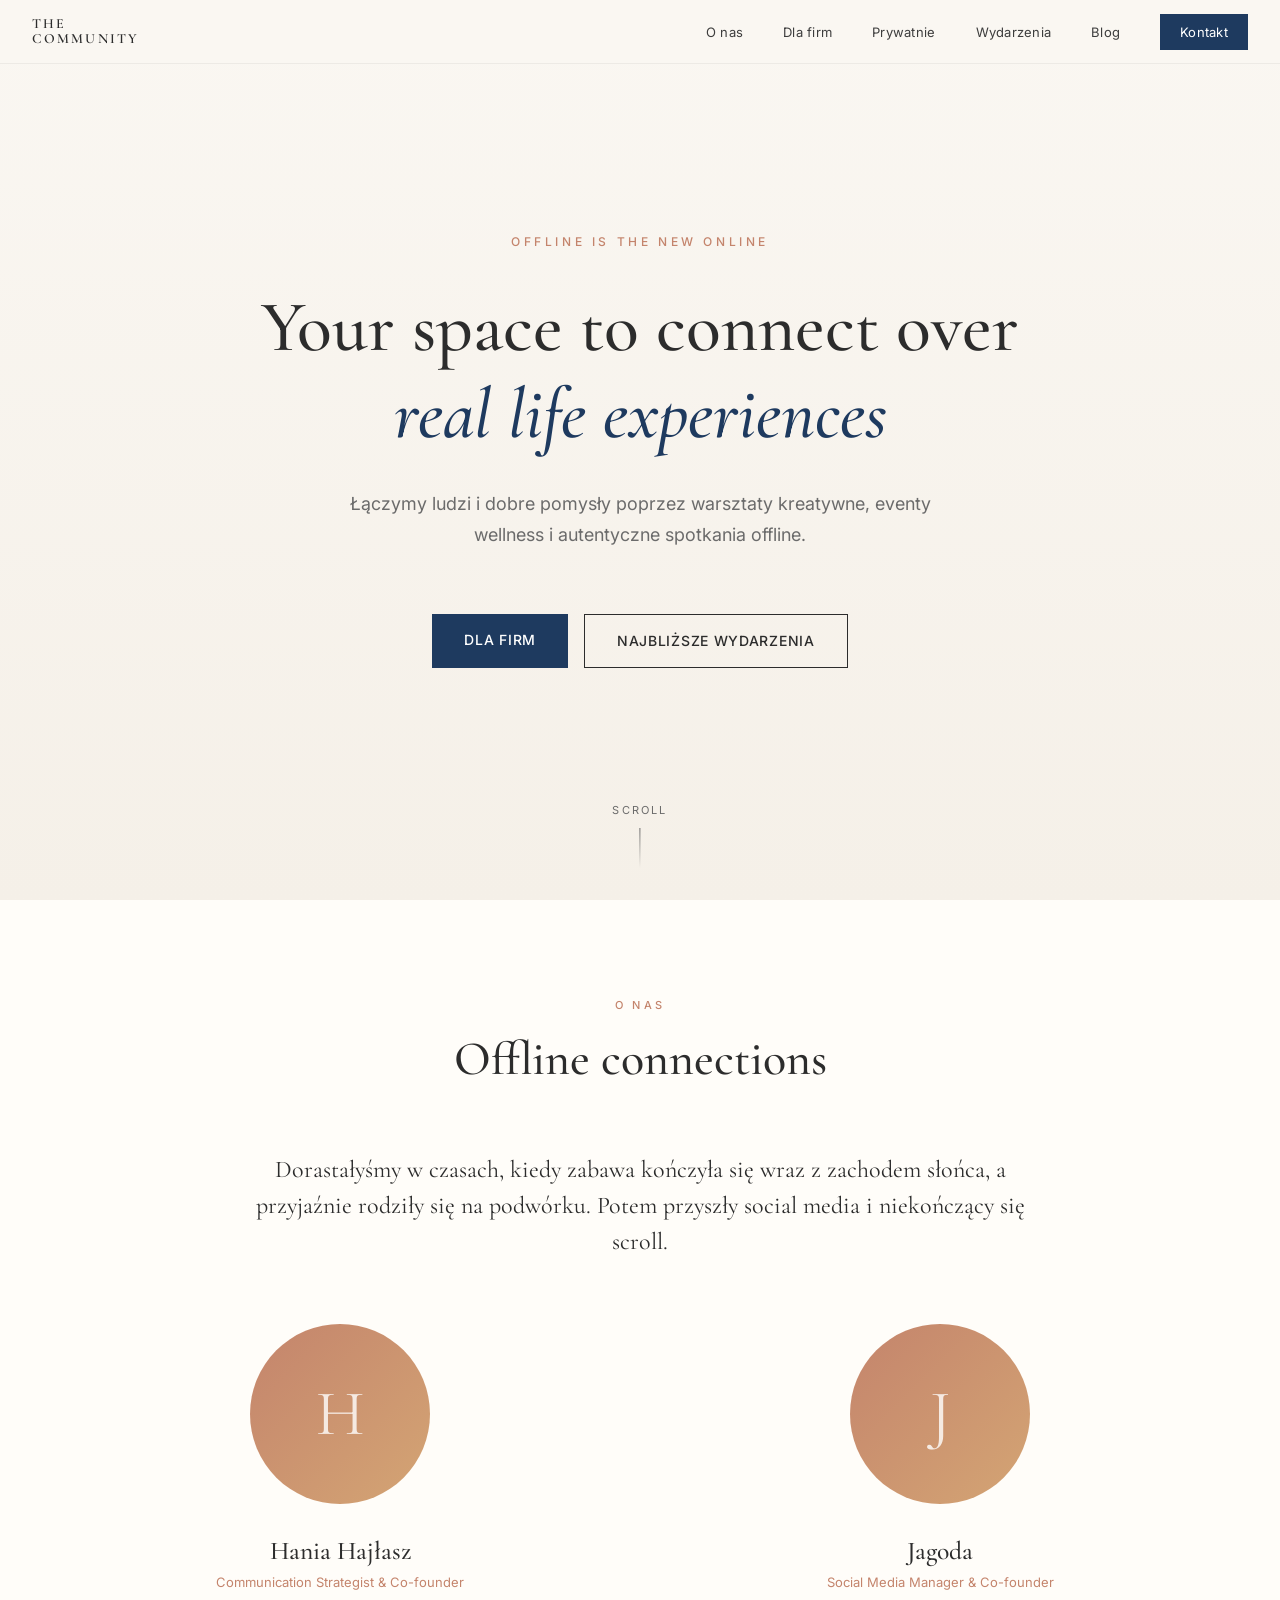
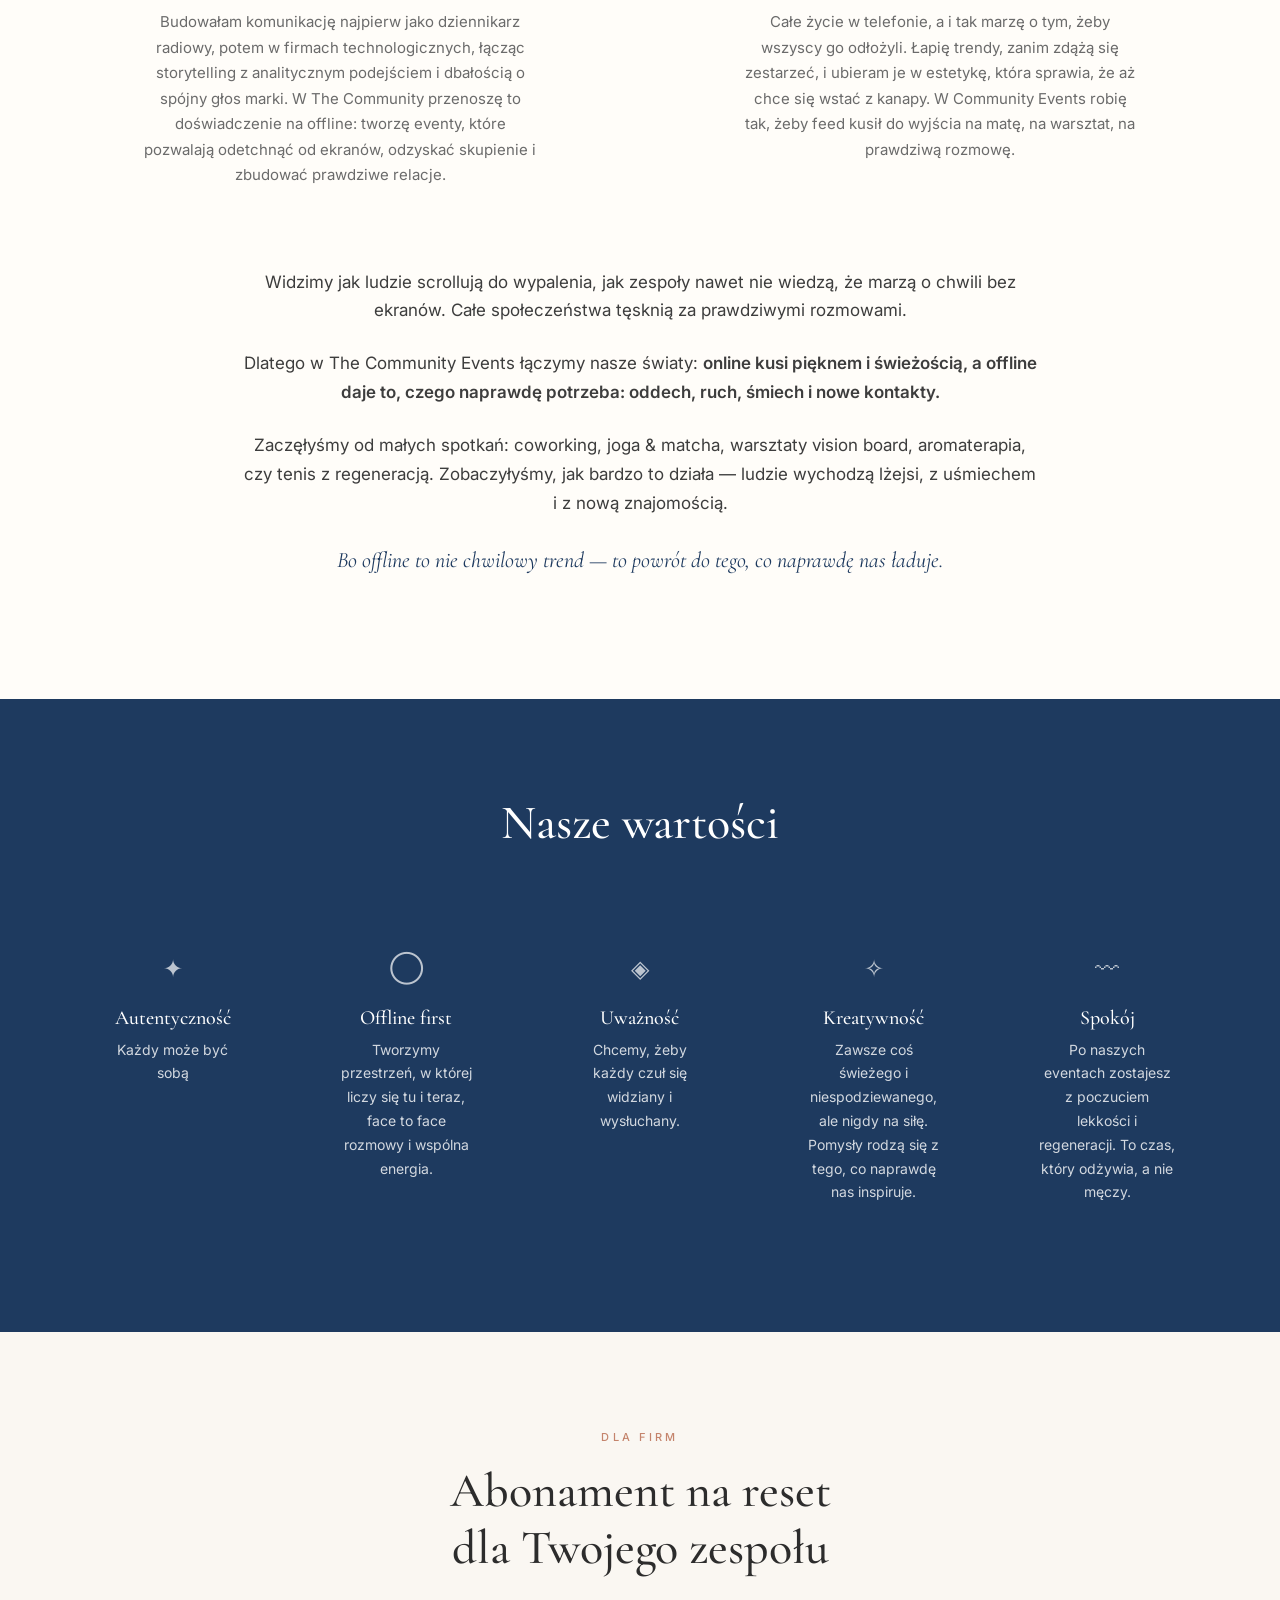
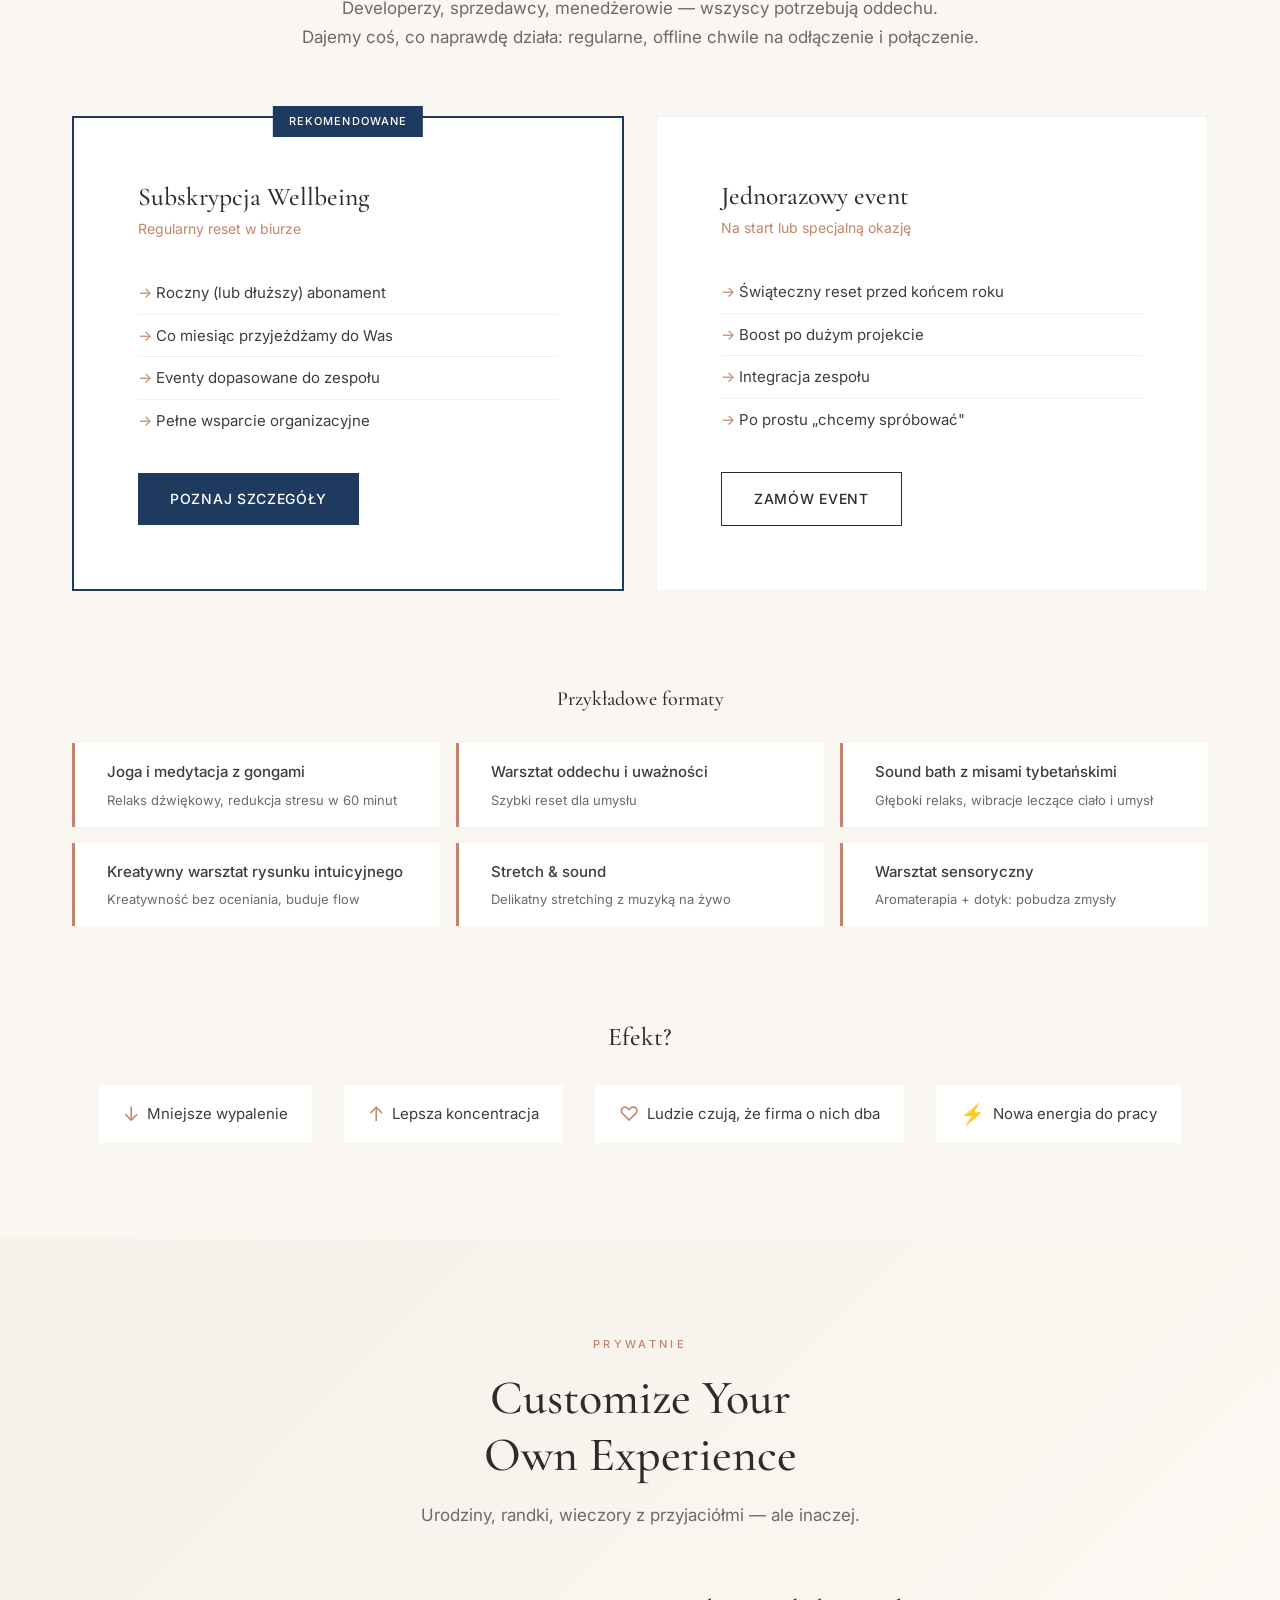
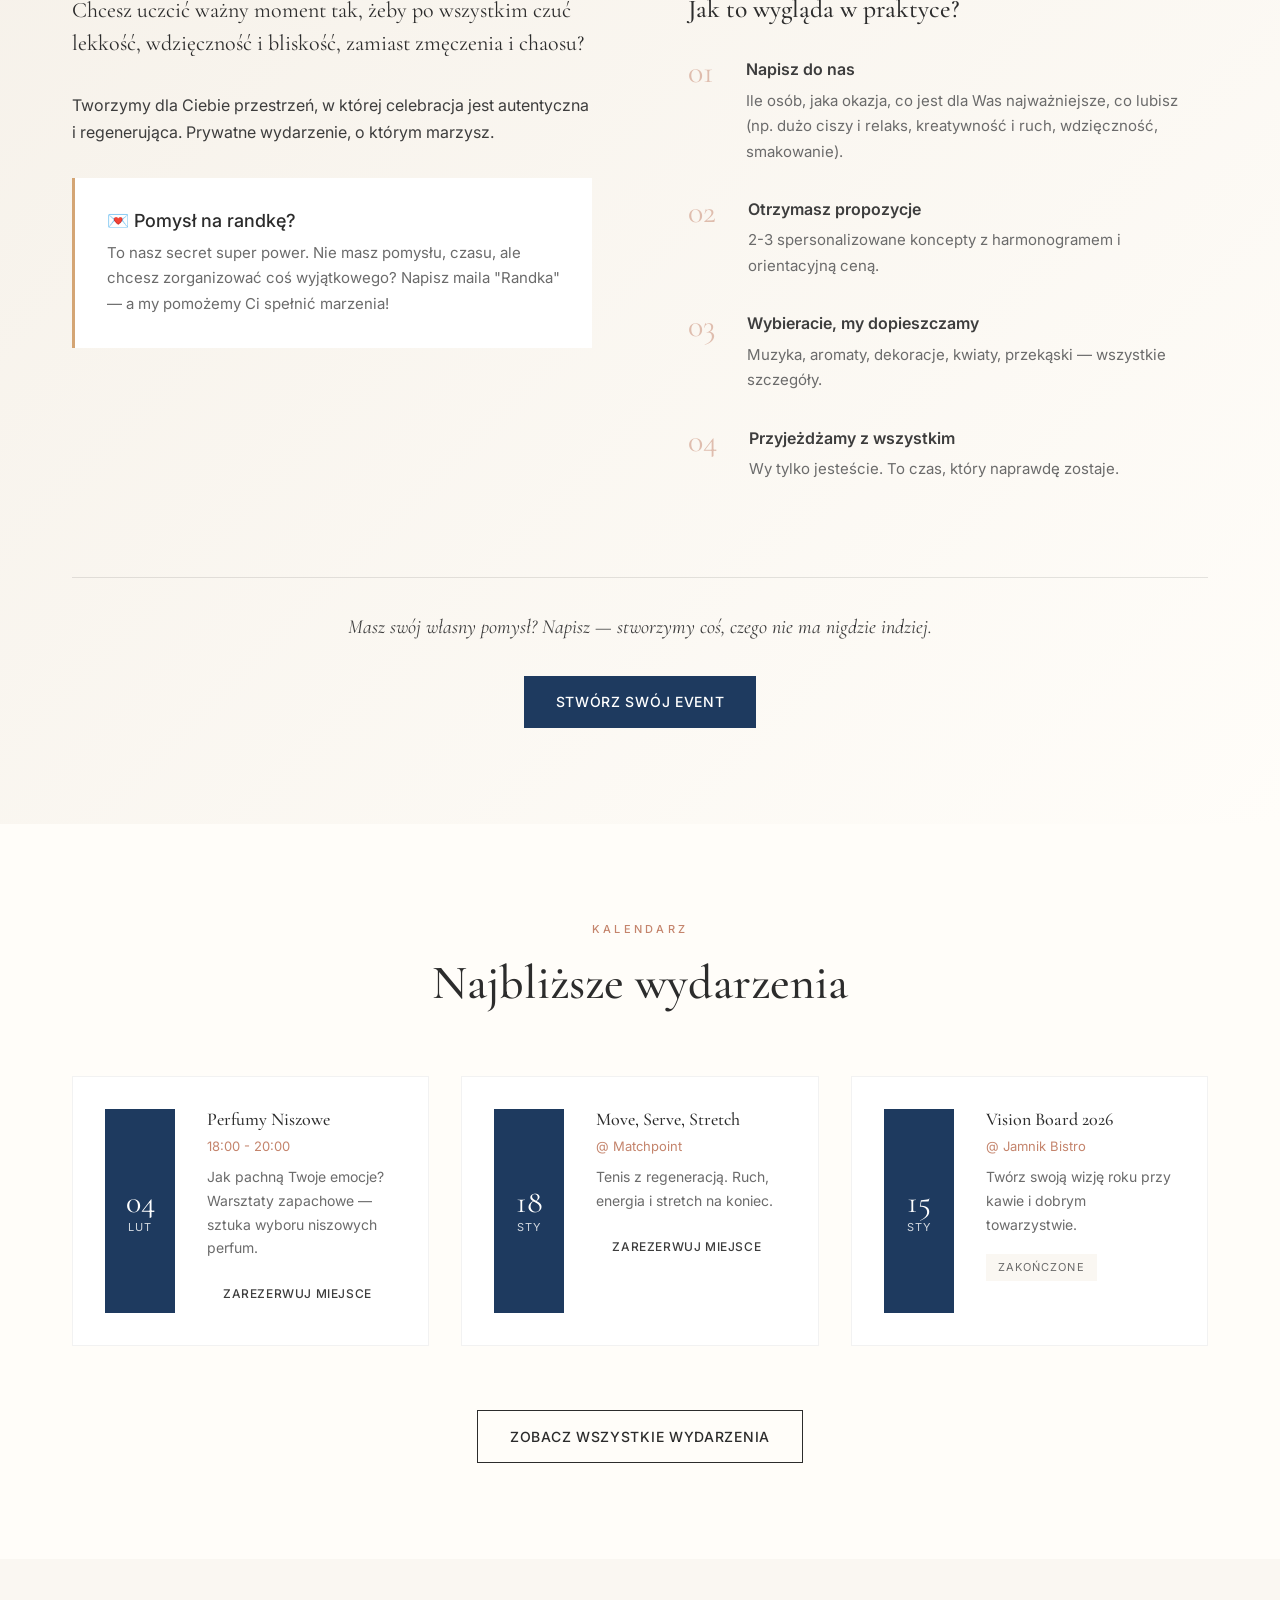
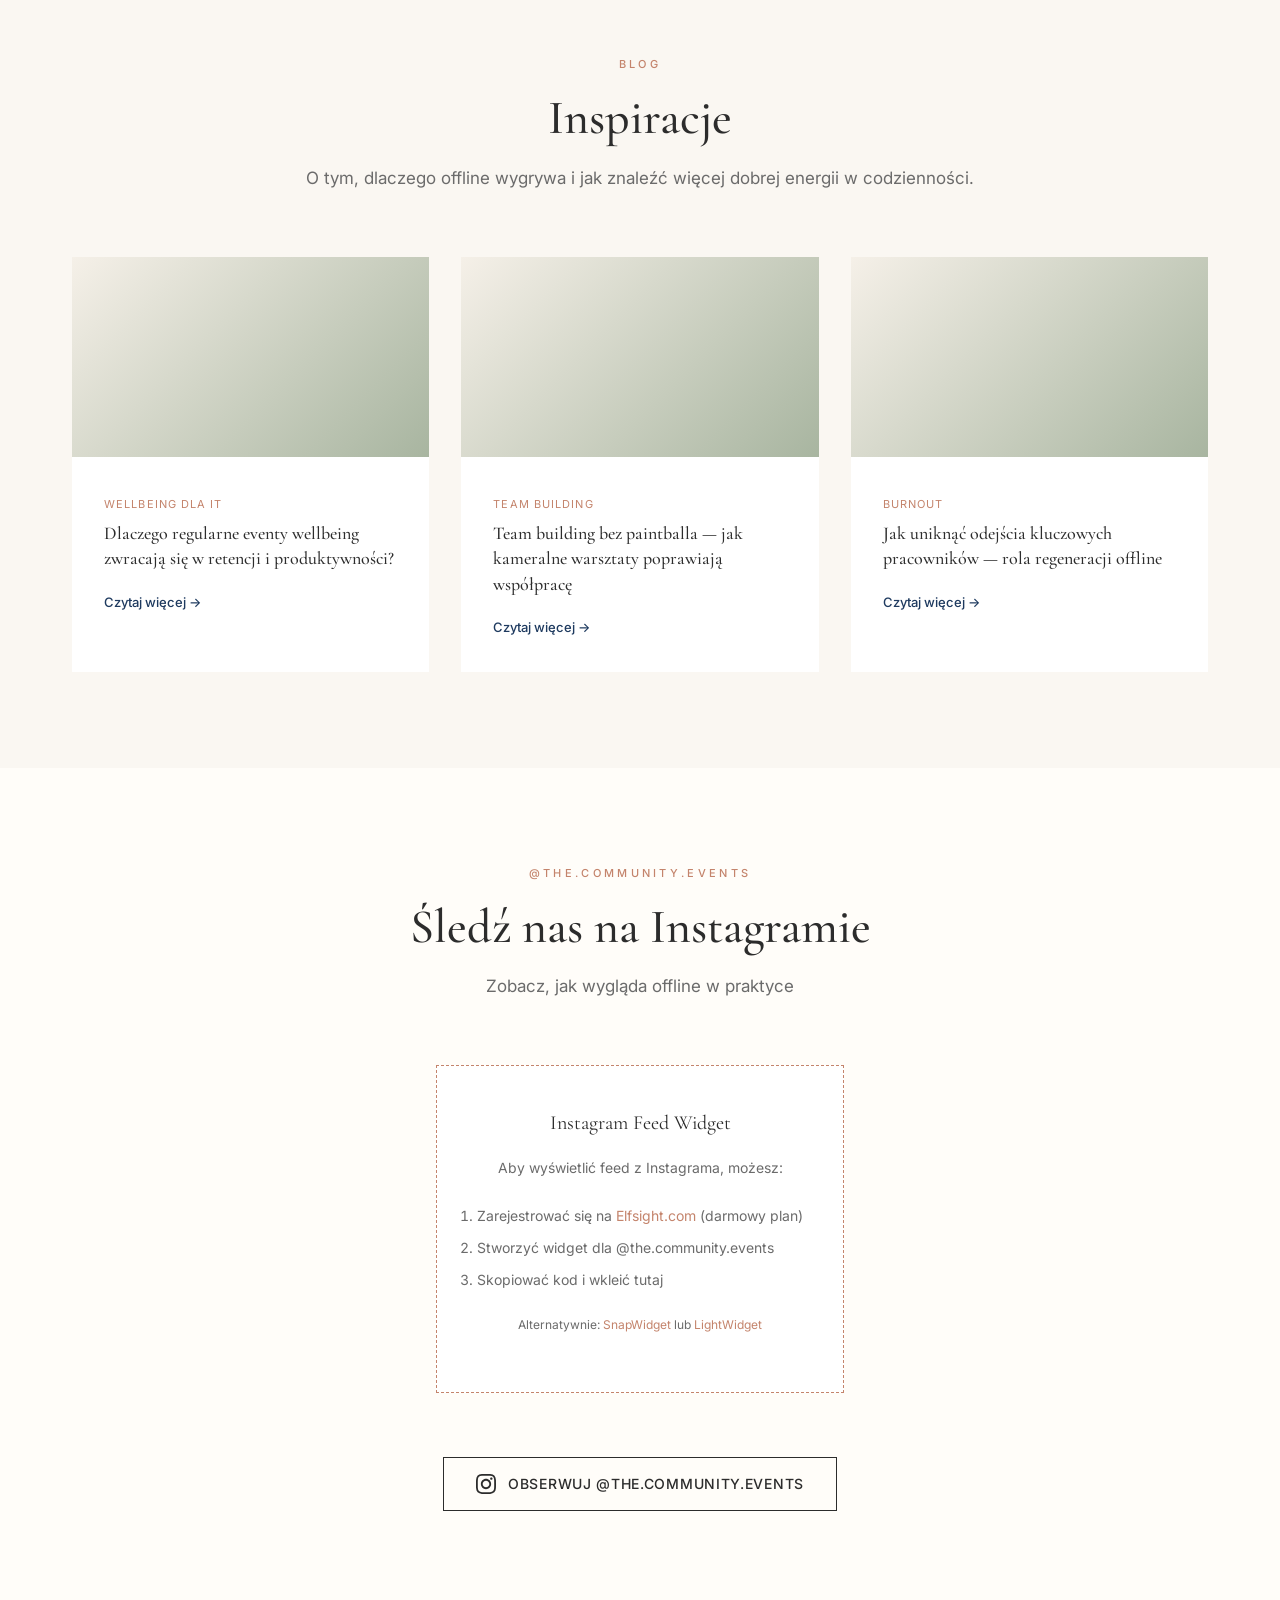
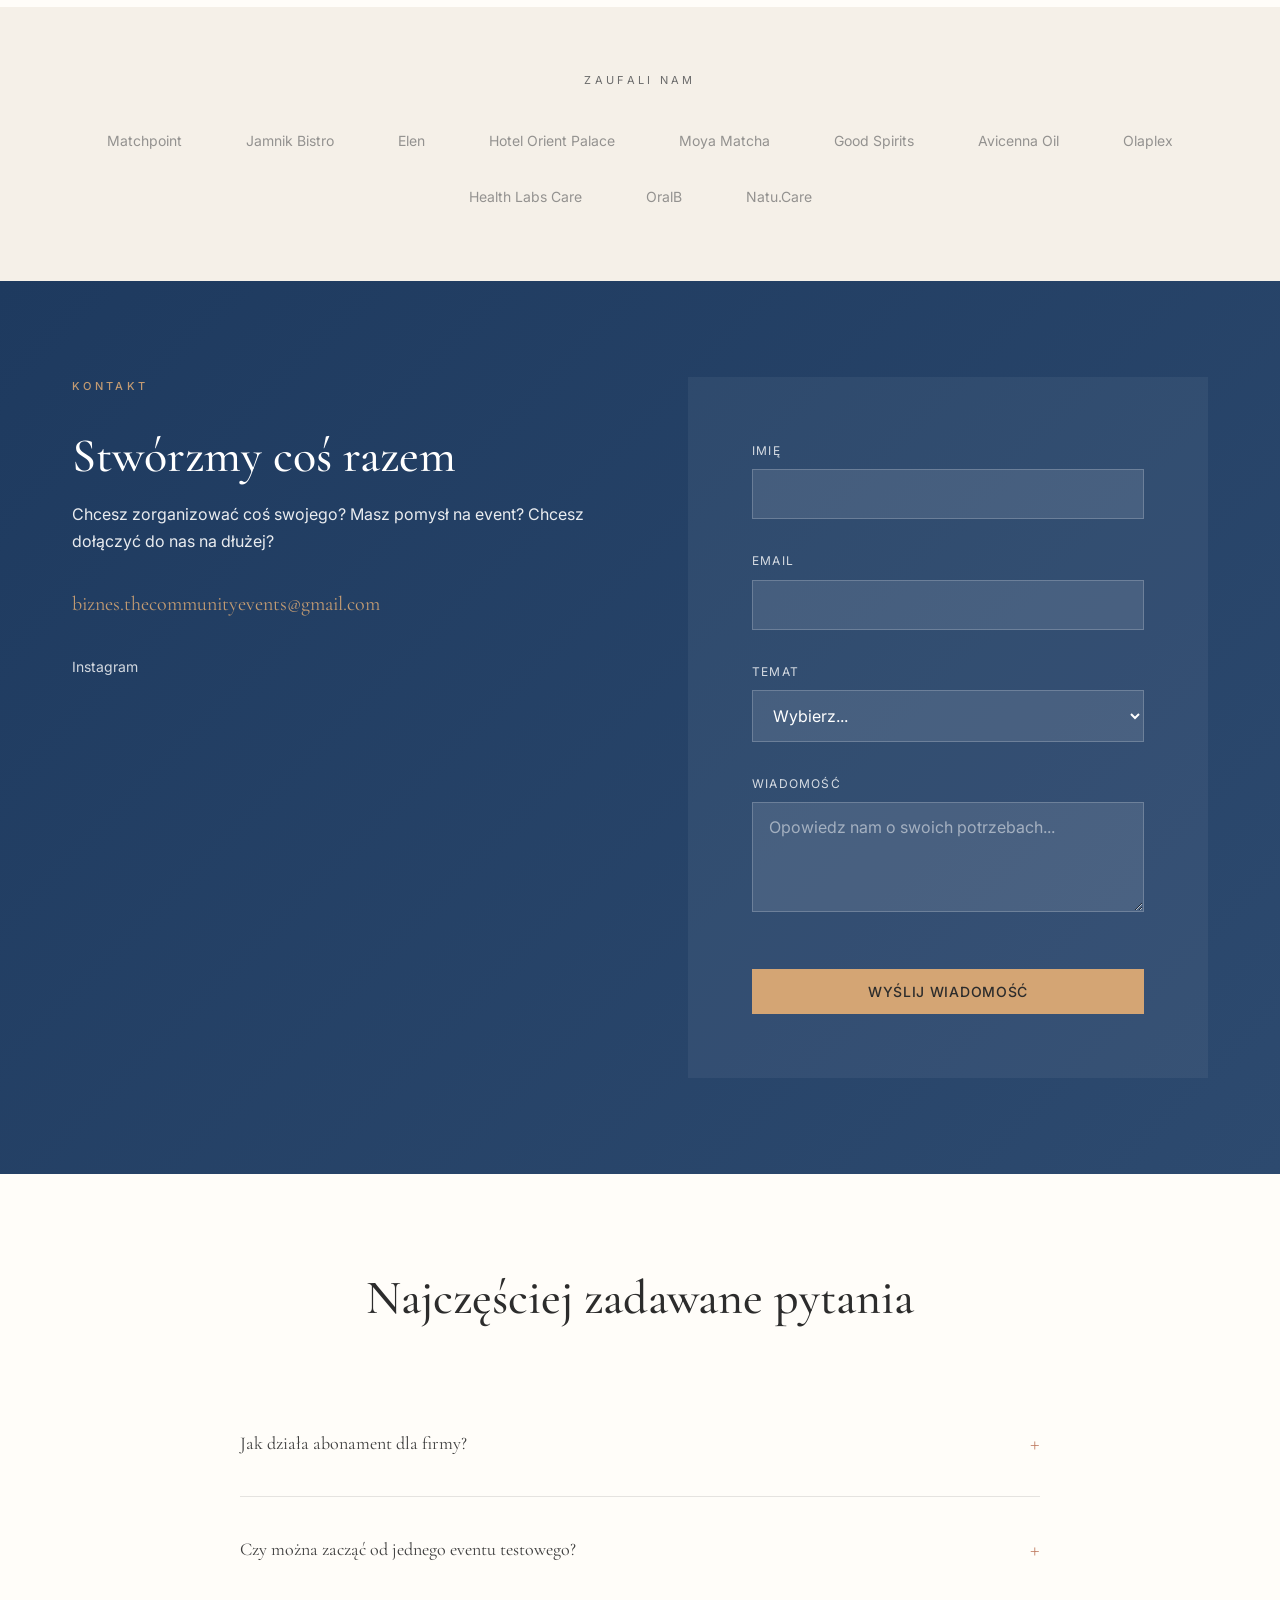
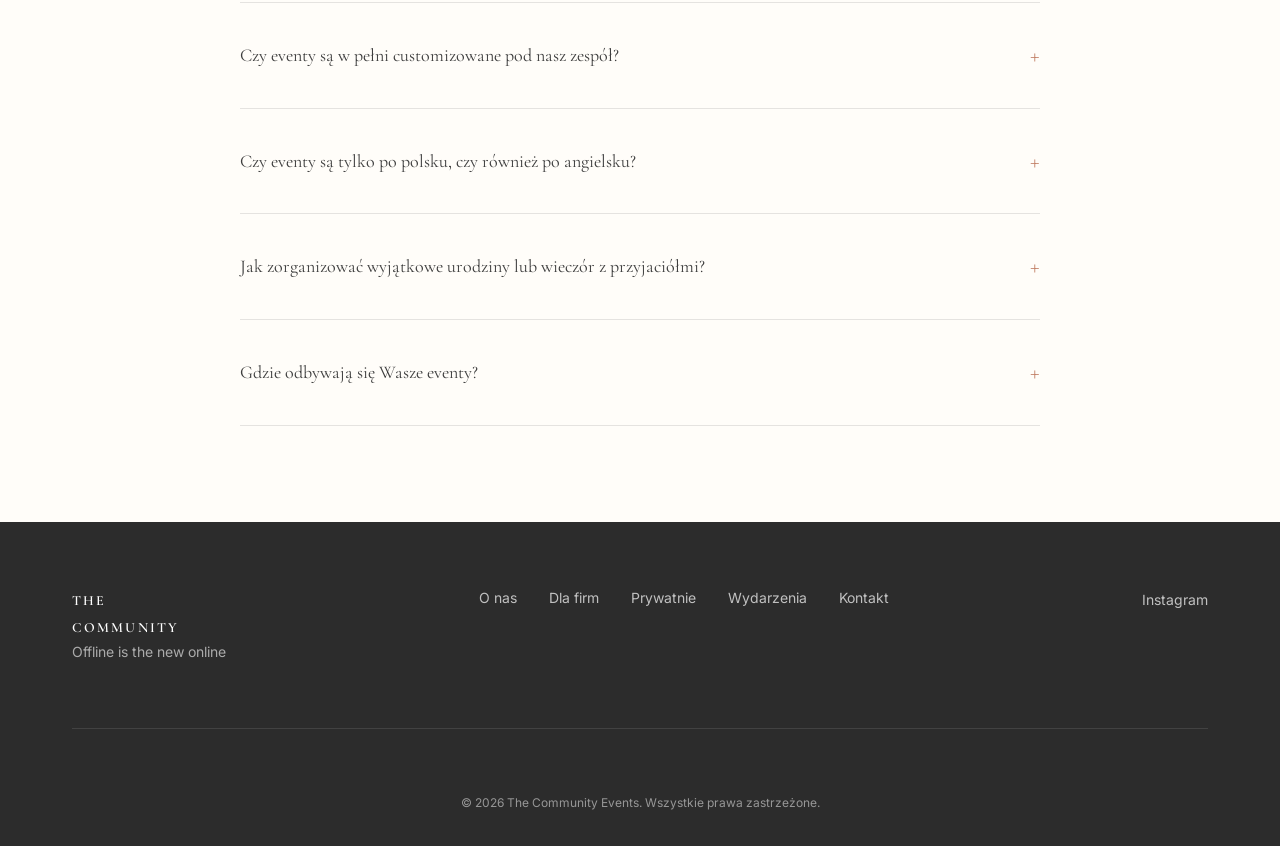
==== index.html @ f22ed038 "Initial commit: The Community landing page - Hero section with tagline "Offline is the new online" -" ====
<!DOCTYPE html>
<html lang="pl">
<head>
    <meta charset="UTF-8">
    <meta name="viewport" content="width=device-width, initial-scale=1.0">
    <title>The Community Events | Offline is the new online</title>
    <meta name="description" content="Your space to connect over real life experiences. Warsztaty kreatywne, eventy wellness i team building offline dla firm i osób prywatnych.">
    <link rel="preconnect" href="https://fonts.googleapis.com">
    <link rel="preconnect" href="https://fonts.gstatic.com" crossorigin>
    <link href="https://fonts.googleapis.com/css2?family=Cormorant+Garamond:ital,wght@0,400;0,500;0,600;1,400&family=Inter:wght@300;400;500;600&display=swap" rel="stylesheet">
    <link rel="stylesheet" href="styles.css">
</head>
<body>
    <!-- Navigation -->
    <nav class="navbar">
        <div class="nav-container">
            <a href="#" class="logo">
                <span class="logo-text">THE<br>COMMUNITY</span>
            </a>
            <button class="nav-toggle" aria-label="Toggle menu">
                <span></span>
                <span></span>
                <span></span>
            </button>
            <ul class="nav-menu">
                <li><a href="#about">O nas</a></li>
                <li><a href="#business">Dla firm</a></li>
                <li><a href="#private">Prywatnie</a></li>
                <li><a href="#events">Wydarzenia</a></li>
                <li><a href="#blog">Blog</a></li>
                <li><a href="#contact" class="nav-cta">Kontakt</a></li>
            </ul>
        </div>
    </nav>

    <!-- Hero Section -->
    <header class="hero">
        <div class="hero-content">
            <p class="hero-tagline">Offline is the new online</p>
            <h1 class="hero-title">Your space to connect over<br><em>real life experiences</em></h1>
            <p class="hero-subtitle">Łączymy ludzi i dobre pomysły poprzez warsztaty kreatywne, eventy wellness i autentyczne spotkania offline.</p>
            <div class="hero-buttons">
                <a href="#business" class="btn btn-primary">Dla firm</a>
                <a href="#events" class="btn btn-secondary">Najbliższe wydarzenia</a>
            </div>
        </div>
        <div class="hero-scroll">
            <span>Scroll</span>
            <div class="scroll-line"></div>
        </div>
    </header>

    <!-- About Section -->
    <section id="about" class="about">
        <div class="container">
            <div class="section-header">
                <p class="section-tag">O nas</p>
                <h2 class="section-title">Offline connections</h2>
            </div>

            <div class="about-intro">
                <p class="lead-text">Dorastałyśmy w czasach, kiedy zabawa kończyła się wraz z zachodem słońca, a przyjaźnie rodziły się na podwórku. Potem przyszły social media i niekończący się scroll.</p>
            </div>

            <div class="founders">
                <div class="founder-card">
                    <div class="founder-image">
                        <div class="image-placeholder">H</div>
                    </div>
                    <div class="founder-info">
                        <h3>Hania Hajłasz</h3>
                        <p class="founder-role">Communication Strategist & Co-founder</p>
                        <p class="founder-bio">Budowałam komunikację najpierw jako dziennikarz radiowy, potem w firmach technologicznych, łącząc storytelling z analitycznym podejściem i dbałością o spójny głos marki. W The Community przenoszę to doświadczenie na offline: tworzę eventy, które pozwalają odetchnąć od ekranów, odzyskać skupienie i zbudować prawdziwe relacje.</p>
                    </div>
                </div>
                <div class="founder-card">
                    <div class="founder-image">
                        <div class="image-placeholder">J</div>
                    </div>
                    <div class="founder-info">
                        <h3>Jagoda</h3>
                        <p class="founder-role">Social Media Manager & Co-founder</p>
                        <p class="founder-bio">Całe życie w telefonie, a i tak marzę o tym, żeby wszyscy go odłożyli. Łapię trendy, zanim zdążą się zestarzeć, i ubieram je w estetykę, która sprawia, że aż chce się wstać z kanapy. W Community Events robię tak, żeby feed kusił do wyjścia na matę, na warsztat, na prawdziwą rozmowę.</p>
                    </div>
                </div>
            </div>

            <div class="about-story">
                <p>Widzimy jak ludzie scrollują do wypalenia, jak zespoły nawet nie wiedzą, że marzą o chwili bez ekranów. Całe społeczeństwa tęsknią za prawdziwymi rozmowami.</p>
                <p>Dlatego w The Community Events łączymy nasze światy: <strong>online kusi pięknem i świeżością, a offline daje to, czego naprawdę potrzeba: oddech, ruch, śmiech i nowe kontakty.</strong></p>
                <p>Zaczęłyśmy od małych spotkań: coworking, joga & matcha, warsztaty vision board, aromaterapia, czy tenis z regeneracją. Zobaczyłyśmy, jak bardzo to działa — ludzie wychodzą lżejsi, z uśmiechem i z nową znajomością.</p>
                <p class="highlight-text">Bo offline to nie chwilowy trend — to powrót do tego, co naprawdę nas ładuje.</p>
            </div>
        </div>
    </section>

    <!-- Values Section -->
    <section class="values">
        <div class="container">
            <h2 class="section-title centered">Nasze wartości</h2>
            <div class="values-grid">
                <div class="value-card">
                    <div class="value-icon">✦</div>
                    <h3>Autentyczność</h3>
                    <p>Każdy może być sobą</p>
                </div>
                <div class="value-card">
                    <div class="value-icon">◯</div>
                    <h3>Offline first</h3>
                    <p>Tworzymy przestrzeń, w której liczy się tu i teraz, face to face rozmowy i wspólna energia.</p>
                </div>
                <div class="value-card">
                    <div class="value-icon">◈</div>
                    <h3>Uważność</h3>
                    <p>Chcemy, żeby każdy czuł się widziany i wysłuchany.</p>
                </div>
                <div class="value-card">
                    <div class="value-icon">✧</div>
                    <h3>Kreatywność</h3>
                    <p>Zawsze coś świeżego i niespodziewanego, ale nigdy na siłę. Pomysły rodzą się z tego, co naprawdę nas inspiruje.</p>
                </div>
                <div class="value-card">
                    <div class="value-icon">〰</div>
                    <h3>Spokój</h3>
                    <p>Po naszych eventach zostajesz z poczuciem lekkości i regeneracji. To czas, który odżywia, a nie męczy.</p>
                </div>
            </div>
        </div>
    </section>

    <!-- Business Section -->
    <section id="business" class="business">
        <div class="container">
            <div class="section-header">
                <p class="section-tag">Dla firm</p>
                <h2 class="section-title">Abonament na reset<br>dla Twojego zespołu</h2>
                <p class="section-subtitle">Developerzy, sprzedawcy, menedżerowie — wszyscy potrzebują oddechu.<br>Dajemy coś, co naprawdę działa: regularne, offline chwile na odłączenie i połączenie.</p>
            </div>

            <div class="business-options">
                <div class="business-card featured">
                    <div class="card-badge">Rekomendowane</div>
                    <h3>Subskrypcja Wellbeing</h3>
                    <p class="card-subtitle">Regularny reset w biurze</p>
                    <ul class="card-features">
                        <li>Roczny (lub dłuższy) abonament</li>
                        <li>Co miesiąc przyjeżdżamy do Was</li>
                        <li>Eventy dopasowane do zespołu</li>
                        <li>Pełne wsparcie organizacyjne</li>
                    </ul>
                    <a href="#contact" class="btn btn-primary">Poznaj szczegóły</a>
                </div>
                <div class="business-card">
                    <h3>Jednorazowy event</h3>
                    <p class="card-subtitle">Na start lub specjalną okazję</p>
                    <ul class="card-features">
                        <li>Świąteczny reset przed końcem roku</li>
                        <li>Boost po dużym projekcie</li>
                        <li>Integracja zespołu</li>
                        <li>Po prostu „chcemy spróbować"</li>
                    </ul>
                    <a href="#contact" class="btn btn-secondary">Zamów event</a>
                </div>
            </div>

            <div class="services-showcase">
                <h3 class="services-title">Przykładowe formaty</h3>
                <div class="services-grid">
                    <div class="service-item">
                        <span class="service-name">Joga i medytacja z gongami</span>
                        <span class="service-desc">Relaks dźwiękowy, redukcja stresu w 60 minut</span>
                    </div>
                    <div class="service-item">
                        <span class="service-name">Warsztat oddechu i uważności</span>
                        <span class="service-desc">Szybki reset dla umysłu</span>
                    </div>
                    <div class="service-item">
                        <span class="service-name">Sound bath z misami tybetańskimi</span>
                        <span class="service-desc">Głęboki relaks, wibracje leczące ciało i umysł</span>
                    </div>
                    <div class="service-item">
                        <span class="service-name">Kreatywny warsztat rysunku intuicyjnego</span>
                        <span class="service-desc">Kreatywność bez oceniania, buduje flow</span>
                    </div>
                    <div class="service-item">
                        <span class="service-name">Stretch & sound</span>
                        <span class="service-desc">Delikatny stretching z muzyką na żywo</span>
                    </div>
                    <div class="service-item">
                        <span class="service-name">Warsztat sensoryczny</span>
                        <span class="service-desc">Aromaterapia + dotyk: pobudza zmysły</span>
                    </div>
                </div>
            </div>

            <div class="business-results">
                <h3>Efekt?</h3>
                <div class="results-grid">
                    <div class="result-item">
                        <span class="result-icon">↓</span>
                        <span>Mniejsze wypalenie</span>
                    </div>
                    <div class="result-item">
                        <span class="result-icon">↑</span>
                        <span>Lepsza koncentracja</span>
                    </div>
                    <div class="result-item">
                        <span class="result-icon">♡</span>
                        <span>Ludzie czują, że firma o nich dba</span>
                    </div>
                    <div class="result-item">
                        <span class="result-icon">⚡</span>
                        <span>Nowa energia do pracy</span>
                    </div>
                </div>
            </div>
        </div>
    </section>

    <!-- Private Section -->
    <section id="private" class="private">
        <div class="container">
            <div class="section-header">
                <p class="section-tag">Prywatnie</p>
                <h2 class="section-title">Customize Your<br>Own Experience</h2>
                <p class="section-subtitle">Urodziny, randki, wieczory z przyjaciółmi — ale inaczej.</p>
            </div>

            <div class="private-content">
                <div class="private-text">
                    <p class="lead-text">Chcesz uczcić ważny moment tak, żeby po wszystkim czuć lekkość, wdzięczność i bliskość, zamiast zmęczenia i chaosu?</p>
                    <p>Tworzymy dla Ciebie przestrzeń, w której celebracja jest autentyczna i regenerująca. Prywatne wydarzenie, o którym marzysz.</p>

                    <div class="special-offer">
                        <h4>💌 Pomysł na randkę?</h4>
                        <p>To nasz secret super power. Nie masz pomysłu, czasu, ale chcesz zorganizować coś wyjątkowego? Napisz maila "Randka" — a my pomożemy Ci spełnić marzenia!</p>
                    </div>
                </div>

                <div class="private-process">
                    <h3>Jak to wygląda w praktyce?</h3>
                    <ol class="process-steps">
                        <li>
                            <span class="step-number">01</span>
                            <div class="step-content">
                                <strong>Napisz do nas</strong>
                                <p>Ile osób, jaka okazja, co jest dla Was najważniejsze, co lubisz (np. dużo ciszy i relaks, kreatywność i ruch, wdzięczność, smakowanie).</p>
                            </div>
                        </li>
                        <li>
                            <span class="step-number">02</span>
                            <div class="step-content">
                                <strong>Otrzymasz propozycje</strong>
                                <p>2-3 spersonalizowane koncepty z harmonogramem i orientacyjną ceną.</p>
                            </div>
                        </li>
                        <li>
                            <span class="step-number">03</span>
                            <div class="step-content">
                                <strong>Wybieracie, my dopieszczamy</strong>
                                <p>Muzyka, aromaty, dekoracje, kwiaty, przekąski — wszystkie szczegóły.</p>
                            </div>
                        </li>
                        <li>
                            <span class="step-number">04</span>
                            <div class="step-content">
                                <strong>Przyjeżdżamy z wszystkim</strong>
                                <p>Wy tylko jesteście. To czas, który naprawdę zostaje.</p>
                            </div>
                        </li>
                    </ol>
                </div>
            </div>

            <div class="private-cta">
                <p>Masz swój własny pomysł? Napisz — stworzymy coś, czego nie ma nigdzie indziej.</p>
                <a href="#contact" class="btn btn-primary">Stwórz swój event</a>
            </div>
        </div>
    </section>

    <!-- Events Section -->
    <section id="events" class="events">
        <div class="container">
            <div class="section-header">
                <p class="section-tag">Kalendarz</p>
                <h2 class="section-title">Najbliższe wydarzenia</h2>
            </div>

            <div class="events-grid">
                <div class="event-card">
                    <div class="event-date">
                        <span class="day">04</span>
                        <span class="month">LUT</span>
                    </div>
                    <div class="event-info">
                        <h3>Perfumy Niszowe</h3>
                        <p class="event-time">18:00 - 20:00</p>
                        <p class="event-desc">Jak pachną Twoje emocje? Warsztaty zapachowe — sztuka wyboru niszowych perfum.</p>
                        <a href="#" class="btn btn-small">Zarezerwuj miejsce</a>
                    </div>
                </div>
                <div class="event-card">
                    <div class="event-date">
                        <span class="day">18</span>
                        <span class="month">STY</span>
                    </div>
                    <div class="event-info">
                        <h3>Move, Serve, Stretch</h3>
                        <p class="event-time">@ Matchpoint</p>
                        <p class="event-desc">Tenis z regeneracją. Ruch, energia i stretch na koniec.</p>
                        <a href="#" class="btn btn-small">Zarezerwuj miejsce</a>
                    </div>
                </div>
                <div class="event-card">
                    <div class="event-date">
                        <span class="day">15</span>
                        <span class="month">STY</span>
                    </div>
                    <div class="event-info">
                        <h3>Vision Board 2026</h3>
                        <p class="event-time">@ Jamnik Bistro</p>
                        <p class="event-desc">Twórz swoją wizję roku przy kawie i dobrym towarzystwie.</p>
                        <span class="event-status">Zakończone</span>
                    </div>
                </div>
            </div>

            <div class="events-cta">
                <a href="https://forms.gle/rM561dA85uQMkpS98" target="_blank" class="btn btn-secondary">Zobacz wszystkie wydarzenia</a>
            </div>
        </div>
    </section>

    <!-- Blog Section -->
    <section id="blog" class="blog">
        <div class="container">
            <div class="section-header">
                <p class="section-tag">Blog</p>
                <h2 class="section-title">Inspiracje</h2>
                <p class="section-subtitle">O tym, dlaczego offline wygrywa i jak znaleźć więcej dobrej energii w codzienności.</p>
            </div>

            <div class="blog-grid">
                <article class="blog-card">
                    <div class="blog-image"></div>
                    <div class="blog-content">
                        <span class="blog-tag">Wellbeing dla IT</span>
                        <h3>Dlaczego regularne eventy wellbeing zwracają się w retencji i produktywności?</h3>
                        <a href="#" class="blog-link">Czytaj więcej →</a>
                    </div>
                </article>
                <article class="blog-card">
                    <div class="blog-image"></div>
                    <div class="blog-content">
                        <span class="blog-tag">Team building</span>
                        <h3>Team building bez paintballa — jak kameralne warsztaty poprawiają współpracę</h3>
                        <a href="#" class="blog-link">Czytaj więcej →</a>
                    </div>
                </article>
                <article class="blog-card">
                    <div class="blog-image"></div>
                    <div class="blog-content">
                        <span class="blog-tag">Burnout</span>
                        <h3>Jak uniknąć odejścia kluczowych pracowników — rola regeneracji offline</h3>
                        <a href="#" class="blog-link">Czytaj więcej →</a>
                    </div>
                </article>
            </div>
        </div>
    </section>

    <!-- Instagram Feed Section -->
    <section id="instagram" class="instagram-section">
        <div class="container">
            <div class="section-header">
                <p class="section-tag">@the.community.events</p>
                <h2 class="section-title">Śledź nas na Instagramie</h2>
                <p class="section-subtitle">Zobacz, jak wygląda offline w praktyce</p>
            </div>

            <div class="instagram-feed">
                <!-- Instagram Embed Profile Widget -->
                <div class="instagram-grid">
                    <!-- Elfsight Instagram Feed Widget - darmowy widget -->
                    <!-- Aby aktywować, zarejestruj się na elfsight.com i wklej swój kod widgetu -->
                    <div class="elfsight-app-placeholder" style="text-align: center; padding: 40px; background: white; border: 1px dashed var(--color-terracotta); max-width: 600px; margin: 0 auto;">
                        <p style="font-family: var(--font-serif); font-size: 1.25rem; color: var(--color-charcoal); margin-bottom: 1rem;">Instagram Feed Widget</p>
                        <p style="font-size: 0.875rem; color: var(--color-text-light); margin-bottom: 1.5rem;">
                            Aby wyświetlić feed z Instagrama, możesz:
                        </p>
                        <ol style="text-align: left; max-width: 400px; margin: 0 auto 1.5rem; font-size: 0.875rem; color: var(--color-text-light);">
                            <li style="margin-bottom: 0.5rem;">Zarejestrować się na <a href="https://elfsight.com/instagram-feed-widget/" target="_blank" style="color: var(--color-terracotta);">Elfsight.com</a> (darmowy plan)</li>
                            <li style="margin-bottom: 0.5rem;">Stworzyć widget dla @the.community.events</li>
                            <li style="margin-bottom: 0.5rem;">Skopiować kod i wkleić tutaj</li>
                        </ol>
                        <p style="font-size: 0.75rem; color: var(--color-text-light);">
                            Alternatywnie: <a href="https://snapwidget.com" target="_blank" style="color: var(--color-terracotta);">SnapWidget</a> lub <a href="https://lightwidget.com" target="_blank" style="color: var(--color-terracotta);">LightWidget</a>
                        </p>
                    </div>

                    <!-- Placeholder Grid - pokazuje się zawsze jako fallback -->
                    <!-- Usuń tę sekcję gdy dodasz prawdziwy widget -->
                    <!--
                    <div class="instagram-placeholder">
                        <div class="instagram-placeholder-item"></div>
                        <div class="instagram-placeholder-item"></div>
                        <div class="instagram-placeholder-item"></div>
                        <div class="instagram-placeholder-item"></div>
                        <div class="instagram-placeholder-item"></div>
                        <div class="instagram-placeholder-item"></div>
                    </div>
                    -->
                </div>

                <!-- Link to Instagram profile -->
                <div class="instagram-cta">
                    <a href="https://instagram.com/the.community.events" target="_blank" class="btn btn-secondary">
                        <span class="instagram-icon">
                            <svg width="20" height="20" viewBox="0 0 24 24" fill="currentColor">
                                <path d="M12 2.163c3.204 0 3.584.012 4.85.07 3.252.148 4.771 1.691 4.919 4.919.058 1.265.069 1.645.069 4.849 0 3.205-.012 3.584-.069 4.849-.149 3.225-1.664 4.771-4.919 4.919-1.266.058-1.644.07-4.85.07-3.204 0-3.584-.012-4.849-.07-3.26-.149-4.771-1.699-4.919-4.92-.058-1.265-.07-1.644-.07-4.849 0-3.204.013-3.583.07-4.849.149-3.227 1.664-4.771 4.919-4.919 1.266-.057 1.645-.069 4.849-.069zm0-2.163c-3.259 0-3.667.014-4.947.072-4.358.2-6.78 2.618-6.98 6.98-.059 1.281-.073 1.689-.073 4.948 0 3.259.014 3.668.072 4.948.2 4.358 2.618 6.78 6.98 6.98 1.281.058 1.689.072 4.948.072 3.259 0 3.668-.014 4.948-.072 4.354-.2 6.782-2.618 6.979-6.98.059-1.28.073-1.689.073-4.948 0-3.259-.014-3.667-.072-4.947-.196-4.354-2.617-6.78-6.979-6.98-1.281-.059-1.69-.073-4.949-.073zm0 5.838c-3.403 0-6.162 2.759-6.162 6.162s2.759 6.163 6.162 6.163 6.162-2.759 6.162-6.163c0-3.403-2.759-6.162-6.162-6.162zm0 10.162c-2.209 0-4-1.79-4-4 0-2.209 1.791-4 4-4s4 1.791 4 4c0 2.21-1.791 4-4 4zm6.406-11.845c-.796 0-1.441.645-1.441 1.44s.645 1.44 1.441 1.44c.795 0 1.439-.645 1.439-1.44s-.644-1.44-1.439-1.44z"/>
                            </svg>
                        </span>
                        Obserwuj @the.community.events
                    </a>
                </div>
            </div>
        </div>
    </section>

    <!-- Trusted By Section -->
    <section class="trusted">
        <div class="container">
            <p class="trusted-title">Zaufali nam</p>
            <div class="trusted-logos">
                <span>Matchpoint</span>
                <span>Jamnik Bistro</span>
                <span>Elen</span>
                <span>Hotel Orient Palace</span>
                <span>Moya Matcha</span>
                <span>Good Spirits</span>
                <span>Avicenna Oil</span>
                <span>Olaplex</span>
                <span>Health Labs Care</span>
                <span>OralB</span>
                <span>Natu.Care</span>
            </div>
        </div>
    </section>

    <!-- Contact Section -->
    <section id="contact" class="contact">
        <div class="container">
            <div class="contact-wrapper">
                <div class="contact-info">
                    <p class="section-tag">Kontakt</p>
                    <h2 class="section-title">Stwórzmy coś razem</h2>
                    <p>Chcesz zorganizować coś swojego? Masz pomysł na event? Chcesz dołączyć do nas na dłużej?</p>
                    <p class="contact-email">biznes.thecommunityevents@gmail.com</p>
                    <div class="contact-social">
                        <a href="https://instagram.com/the.community.events" target="_blank">Instagram</a>
                    </div>
                </div>
                <form class="contact-form" action="#" method="POST">
                    <div class="form-group">
                        <label for="name">Imię</label>
                        <input type="text" id="name" name="name" required>
                    </div>
                    <div class="form-group">
                        <label for="email">Email</label>
                        <input type="email" id="email" name="email" required>
                    </div>
                    <div class="form-group">
                        <label for="topic">Temat</label>
                        <select id="topic" name="topic">
                            <option value="">Wybierz...</option>
                            <option value="business">Abonament firmowy</option>
                            <option value="private">Event prywatny</option>
                            <option value="workshop">Warsztat otwarty</option>
                            <option value="collab">Współpraca</option>
                            <option value="other">Inne</option>
                        </select>
                    </div>
                    <div class="form-group">
                        <label for="message">Wiadomość</label>
                        <textarea id="message" name="message" rows="4" placeholder="Opowiedz nam o swoich potrzebach..."></textarea>
                    </div>
                    <button type="submit" class="btn btn-primary btn-full">Wyślij wiadomość</button>
                </form>
            </div>
        </div>
    </section>

    <!-- FAQ Section -->
    <section class="faq">
        <div class="container">
            <h2 class="section-title centered">Najczęściej zadawane pytania</h2>
            <div class="faq-list">
                <details class="faq-item">
                    <summary>Jak działa abonament dla firmy?</summary>
                    <p>Podpisujecie z nami roczny (lub dłuższy) abonament. Co miesiąc przyjeżdżamy do Was do biura lub w inne wybrane miejsce i organizujemy event dopasowany do potrzeb zespołu.</p>
                </details>
                <details class="faq-item">
                    <summary>Czy można zacząć od jednego eventu testowego?</summary>
                    <p>Tak! Możecie zacząć od pojedynczego wydarzenia, żeby przetestować i zobaczyć efekty. To świetna opcja na start.</p>
                </details>
                <details class="faq-item">
                    <summary>Czy eventy są w pełni customizowane pod nasz zespół?</summary>
                    <p>Absolutnie. Każdy event dopasowujemy do wielkości zespołu, jego potrzeb i wyzwań (wypalenie, integracja, redukcja stresu, budowanie relacji).</p>
                </details>
                <details class="faq-item">
                    <summary>Czy eventy są tylko po polsku, czy również po angielsku?</summary>
                    <p>Prowadzimy eventy zarówno po polsku, jak i po angielsku — w zależności od potrzeb Waszego zespołu.</p>
                </details>
                <details class="faq-item">
                    <summary>Jak zorganizować wyjątkowe urodziny lub wieczór z przyjaciółmi?</summary>
                    <p>Napisz do nas ile osób, jaka okazja i co jest dla Was najważniejsze. Otrzymasz 2-3 spersonalizowane propozycje z harmonogramem i orientacyjną ceną.</p>
                </details>
                <details class="faq-item">
                    <summary>Gdzie odbywają się Wasze eventy?</summary>
                    <p>Eventy firmowe organizujemy u Was w biurze lub w wybranym przez Was miejscu. Eventy otwarte odbywają się w różnych lokalizacjach — sprawdź nasz kalendarz wydarzeń.</p>
                </details>
            </div>
        </div>
    </section>

    <!-- Footer -->
    <footer class="footer">
        <div class="container">
            <div class="footer-content">
                <div class="footer-brand">
                    <span class="logo-text">THE<br>COMMUNITY</span>
                    <p>Offline is the new online</p>
                </div>
                <div class="footer-links">
                    <a href="#about">O nas</a>
                    <a href="#business">Dla firm</a>
                    <a href="#private">Prywatnie</a>
                    <a href="#events">Wydarzenia</a>
                    <a href="#contact">Kontakt</a>
                </div>
                <div class="footer-social">
                    <a href="https://instagram.com/the.community.events" target="_blank">Instagram</a>
                </div>
            </div>
            <div class="footer-bottom">
                <p>&copy; 2026 The Community Events. Wszystkie prawa zastrzeżone.</p>
            </div>
        </div>
    </footer>

    <script src="script.js"></script>
    <!-- Instagram Embed Script -->
    <script async src="//www.instagram.com/embed.js"></script>
</body>
</html>
---- styles.css ----
/* ===================================
   THE COMMUNITY - Landing Page Styles
   Aesthetic: Warm, elegant, vintage meets modern
   =================================== */

/* CSS Variables */
:root {
    /* Colors - warm, earthy palette inspired by Instagram feed */
    --color-cream: #FAF7F2;
    --color-cream-dark: #F5F0E8;
    --color-warm-white: #FFFDF9;
    --color-terracotta: #C4846C;
    --color-terracotta-dark: #A66B54;
    --color-navy: #1E3A5F;
    --color-navy-light: #2D4A6F;
    --color-charcoal: #2C2C2C;
    --color-text: #3D3D3D;
    --color-text-light: #6B6B6B;
    --color-gold: #D4A574;
    --color-sage: #A8B5A0;

    /* Typography */
    --font-serif: 'Cormorant Garamond', Georgia, serif;
    --font-sans: 'Inter', -apple-system, BlinkMacSystemFont, sans-serif;

    /* Spacing */
    --space-xs: 0.5rem;
    --space-sm: 1rem;
    --space-md: 2rem;
    --space-lg: 4rem;
    --space-xl: 6rem;
    --space-xxl: 10rem;

    /* Transitions */
    --transition-fast: 0.2s ease;
    --transition-normal: 0.3s ease;
    --transition-slow: 0.5s ease;
}

/* Reset & Base */
*, *::before, *::after {
    box-sizing: border-box;
    margin: 0;
    padding: 0;
}

html {
    scroll-behavior: smooth;
    font-size: 16px;
}

body {
    font-family: var(--font-sans);
    font-size: 1rem;
    line-height: 1.7;
    color: var(--color-text);
    background-color: var(--color-cream);
    -webkit-font-smoothing: antialiased;
    -moz-osx-font-smoothing: grayscale;
}

img {
    max-width: 100%;
    height: auto;
    display: block;
}

a {
    color: inherit;
    text-decoration: none;
    transition: var(--transition-fast);
}

/* Typography */
h1, h2, h3, h4 {
    font-family: var(--font-serif);
    font-weight: 500;
    line-height: 1.2;
    color: var(--color-charcoal);
}

h1 { font-size: clamp(2.5rem, 6vw, 4.5rem); }
h2 { font-size: clamp(2rem, 4vw, 3rem); }
h3 { font-size: clamp(1.25rem, 2vw, 1.75rem); }
h4 { font-size: 1.125rem; }

p {
    margin-bottom: 1rem;
}

em {
    font-style: italic;
}

strong {
    font-weight: 600;
}

/* Layout */
.container {
    width: 100%;
    max-width: 1200px;
    margin: 0 auto;
    padding: 0 var(--space-md);
}

/* Buttons */
.btn {
    display: inline-block;
    padding: 0.875rem 2rem;
    font-family: var(--font-sans);
    font-size: 0.875rem;
    font-weight: 500;
    letter-spacing: 0.05em;
    text-transform: uppercase;
    border: none;
    border-radius: 0;
    cursor: pointer;
    transition: var(--transition-normal);
}

.btn-primary {
    background-color: var(--color-navy);
    color: white;
}

.btn-primary:hover {
    background-color: var(--color-navy-light);
    transform: translateY(-2px);
}

.btn-secondary {
    background-color: transparent;
    color: var(--color-charcoal);
    border: 1px solid var(--color-charcoal);
}

.btn-secondary:hover {
    background-color: var(--color-charcoal);
    color: white;
}

.btn-small {
    padding: 0.5rem 1rem;
    font-size: 0.75rem;
}

.btn-full {
    width: 100%;
}

/* ===================================
   NAVIGATION
   =================================== */
.navbar {
    position: fixed;
    top: 0;
    left: 0;
    right: 0;
    z-index: 1000;
    background-color: rgba(250, 247, 242, 0.95);
    backdrop-filter: blur(10px);
    border-bottom: 1px solid rgba(0,0,0,0.05);
    transition: var(--transition-normal);
}

.nav-container {
    display: flex;
    justify-content: space-between;
    align-items: center;
    max-width: 1400px;
    margin: 0 auto;
    padding: 1rem 2rem;
}

.logo {
    display: flex;
    align-items: center;
}

.logo-text {
    font-family: var(--font-serif);
    font-size: 0.875rem;
    font-weight: 600;
    letter-spacing: 0.15em;
    line-height: 1.1;
    text-transform: uppercase;
    color: var(--color-charcoal);
}

.nav-menu {
    display: flex;
    align-items: center;
    gap: 2.5rem;
    list-style: none;
}

.nav-menu a {
    font-size: 0.8125rem;
    font-weight: 400;
    letter-spacing: 0.02em;
    color: var(--color-text);
}

.nav-menu a:hover {
    color: var(--color-terracotta);
}

.nav-cta {
    padding: 0.625rem 1.25rem;
    background-color: var(--color-navy);
    color: white !important;
}

.nav-cta:hover {
    background-color: var(--color-navy-light);
}

.nav-toggle {
    display: none;
    flex-direction: column;
    gap: 5px;
    background: none;
    border: none;
    cursor: pointer;
    padding: 5px;
}

.nav-toggle span {
    display: block;
    width: 24px;
    height: 2px;
    background-color: var(--color-charcoal);
    transition: var(--transition-fast);
}

/* ===================================
   HERO SECTION
   =================================== */
.hero {
    min-height: 100vh;
    display: flex;
    flex-direction: column;
    justify-content: center;
    align-items: center;
    text-align: center;
    padding: var(--space-xxl) var(--space-md);
    background: linear-gradient(180deg, var(--color-cream) 0%, var(--color-cream-dark) 100%);
    position: relative;
}

.hero-content {
    max-width: 900px;
}

.hero-tagline {
    font-family: var(--font-sans);
    font-size: 0.75rem;
    font-weight: 500;
    letter-spacing: 0.3em;
    text-transform: uppercase;
    color: var(--color-terracotta);
    margin-bottom: var(--space-md);
}

.hero-title {
    margin-bottom: var(--space-md);
    color: var(--color-charcoal);
}

.hero-title em {
    color: var(--color-navy);
}

.hero-subtitle {
    font-size: 1.125rem;
    color: var(--color-text-light);
    max-width: 600px;
    margin: 0 auto var(--space-lg);
}

.hero-buttons {
    display: flex;
    gap: var(--space-sm);
    justify-content: center;
    flex-wrap: wrap;
}

.hero-scroll {
    position: absolute;
    bottom: 2rem;
    left: 50%;
    transform: translateX(-50%);
    display: flex;
    flex-direction: column;
    align-items: center;
    gap: 0.5rem;
}

.hero-scroll span {
    font-size: 0.6875rem;
    letter-spacing: 0.2em;
    text-transform: uppercase;
    color: var(--color-text-light);
}

.scroll-line {
    width: 1px;
    height: 40px;
    background: linear-gradient(to bottom, var(--color-text-light), transparent);
    animation: scrollPulse 2s ease-in-out infinite;
}

@keyframes scrollPulse {
    0%, 100% { opacity: 0.3; transform: scaleY(1); }
    50% { opacity: 1; transform: scaleY(1.2); }
}

/* ===================================
   SECTION STYLES
   =================================== */
section {
    padding: var(--space-xl) 0;
}

.section-header {
    text-align: center;
    max-width: 700px;
    margin: 0 auto var(--space-lg);
}

.section-tag {
    font-size: 0.6875rem;
    font-weight: 500;
    letter-spacing: 0.3em;
    text-transform: uppercase;
    color: var(--color-terracotta);
    margin-bottom: var(--space-sm);
}

.section-title {
    margin-bottom: var(--space-sm);
}

.section-title.centered {
    text-align: center;
}

.section-subtitle {
    font-size: 1.0625rem;
    color: var(--color-text-light);
}

/* ===================================
   ABOUT SECTION
   =================================== */
.about {
    background-color: var(--color-warm-white);
}

.about-intro {
    max-width: 800px;
    margin: 0 auto var(--space-lg);
    text-align: center;
}

.lead-text {
    font-family: var(--font-serif);
    font-size: 1.5rem;
    font-weight: 400;
    line-height: 1.5;
    color: var(--color-charcoal);
}

.founders {
    display: grid;
    grid-template-columns: repeat(auto-fit, minmax(300px, 1fr));
    gap: var(--space-lg);
    margin-bottom: var(--space-lg);
}

.founder-card {
    display: flex;
    flex-direction: column;
    align-items: center;
    text-align: center;
}

.founder-image {
    width: 180px;
    height: 180px;
    border-radius: 50%;
    overflow: hidden;
    margin-bottom: var(--space-md);
    background: linear-gradient(135deg, var(--color-terracotta) 0%, var(--color-gold) 100%);
}

.image-placeholder {
    width: 100%;
    height: 100%;
    display: flex;
    align-items: center;
    justify-content: center;
    font-family: var(--font-serif);
    font-size: 4rem;
    color: white;
    opacity: 0.8;
}

.founder-info h3 {
    margin-bottom: 0.25rem;
}

.founder-role {
    font-size: 0.8125rem;
    color: var(--color-terracotta);
    margin-bottom: var(--space-sm);
}

.founder-bio {
    font-size: 0.9375rem;
    color: var(--color-text-light);
    max-width: 400px;
}

.about-story {
    max-width: 800px;
    margin: 0 auto;
    text-align: center;
}

.about-story p {
    font-size: 1.0625rem;
    margin-bottom: 1.5rem;
}

.highlight-text {
    font-family: var(--font-serif);
    font-size: 1.375rem !important;
    font-style: italic;
    color: var(--color-navy);
}

/* ===================================
   VALUES SECTION
   =================================== */
.values {
    background-color: var(--color-navy);
    color: white;
    padding: var(--space-xl) 0;
}

.values .section-title {
    color: white;
    margin-bottom: var(--space-lg);
}

.values-grid {
    display: grid;
    grid-template-columns: repeat(auto-fit, minmax(200px, 1fr));
    gap: var(--space-md);
}

.value-card {
    text-align: center;
    padding: var(--space-md);
}

.value-icon {
    font-size: 1.5rem;
    margin-bottom: var(--space-sm);
    opacity: 0.7;
}

.value-card h3 {
    color: white;
    font-size: 1.25rem;
    margin-bottom: 0.5rem;
}

.value-card p {
    font-size: 0.875rem;
    opacity: 0.8;
    margin-bottom: 0;
}

/* ===================================
   BUSINESS SECTION
   =================================== */
.business {
    background-color: var(--color-cream);
}

.business-options {
    display: grid;
    grid-template-columns: repeat(auto-fit, minmax(300px, 1fr));
    gap: var(--space-md);
    margin-bottom: var(--space-xl);
}

.business-card {
    background: white;
    padding: var(--space-lg);
    position: relative;
    border: 1px solid rgba(0,0,0,0.05);
    transition: var(--transition-normal);
}

.business-card:hover {
    transform: translateY(-5px);
    box-shadow: 0 20px 40px rgba(0,0,0,0.08);
}

.business-card.featured {
    border: 2px solid var(--color-navy);
}

.card-badge {
    position: absolute;
    top: -12px;
    left: 50%;
    transform: translateX(-50%);
    background: var(--color-navy);
    color: white;
    font-size: 0.6875rem;
    font-weight: 500;
    letter-spacing: 0.1em;
    text-transform: uppercase;
    padding: 0.375rem 1rem;
}

.business-card h3 {
    margin-bottom: 0.25rem;
}

.card-subtitle {
    font-size: 0.875rem;
    color: var(--color-terracotta);
    margin-bottom: var(--space-md);
}

.card-features {
    list-style: none;
    margin-bottom: var(--space-md);
}

.card-features li {
    padding: 0.5rem 0;
    font-size: 0.9375rem;
    border-bottom: 1px solid rgba(0,0,0,0.05);
}

.card-features li:last-child {
    border-bottom: none;
}

.card-features li::before {
    content: "→ ";
    color: var(--color-terracotta);
}

/* Services Showcase */
.services-showcase {
    margin-bottom: var(--space-xl);
}

.services-title {
    text-align: center;
    margin-bottom: var(--space-md);
    font-size: 1.25rem;
}

.services-grid {
    display: grid;
    grid-template-columns: repeat(auto-fit, minmax(280px, 1fr));
    gap: var(--space-sm);
}

.service-item {
    display: flex;
    flex-direction: column;
    padding: var(--space-sm) var(--space-md);
    background: white;
    border-left: 3px solid var(--color-terracotta);
}

.service-name {
    font-weight: 500;
    font-size: 0.9375rem;
    margin-bottom: 0.25rem;
}

.service-desc {
    font-size: 0.8125rem;
    color: var(--color-text-light);
}

/* Business Results */
.business-results {
    text-align: center;
}

.business-results h3 {
    margin-bottom: var(--space-md);
}

.results-grid {
    display: flex;
    flex-wrap: wrap;
    justify-content: center;
    gap: var(--space-md);
}

.result-item {
    display: flex;
    align-items: center;
    gap: 0.5rem;
    padding: 0.75rem 1.5rem;
    background: white;
    font-size: 0.9375rem;
}

.result-icon {
    font-size: 1.25rem;
    color: var(--color-terracotta);
}

/* ===================================
   PRIVATE SECTION
   =================================== */
.private {
    background: linear-gradient(135deg, var(--color-cream-dark) 0%, var(--color-warm-white) 100%);
}

.private-content {
    display: grid;
    grid-template-columns: 1fr 1fr;
    gap: var(--space-xl);
    margin-bottom: var(--space-lg);
}

.private-text .lead-text {
    font-size: 1.375rem;
    margin-bottom: var(--space-md);
}

.special-offer {
    background: white;
    padding: var(--space-md);
    margin-top: var(--space-md);
    border-left: 3px solid var(--color-gold);
}

.special-offer h4 {
    font-family: var(--font-sans);
    margin-bottom: 0.5rem;
}

.special-offer p {
    font-size: 0.9375rem;
    color: var(--color-text-light);
    margin-bottom: 0;
}

/* Process Steps */
.private-process h3 {
    margin-bottom: var(--space-md);
}

.process-steps {
    list-style: none;
}

.process-steps li {
    display: flex;
    gap: var(--space-md);
    margin-bottom: var(--space-md);
}

.step-number {
    font-family: var(--font-serif);
    font-size: 2rem;
    color: var(--color-terracotta);
    opacity: 0.5;
    line-height: 1;
}

.step-content strong {
    display: block;
    margin-bottom: 0.25rem;
}

.step-content p {
    font-size: 0.9375rem;
    color: var(--color-text-light);
    margin-bottom: 0;
}

.private-cta {
    text-align: center;
    padding-top: var(--space-md);
    border-top: 1px solid rgba(0,0,0,0.1);
}

.private-cta p {
    font-family: var(--font-serif);
    font-size: 1.25rem;
    font-style: italic;
    margin-bottom: var(--space-md);
}

/* ===================================
   EVENTS SECTION
   =================================== */
.events {
    background-color: var(--color-warm-white);
}

.events-grid {
    display: grid;
    grid-template-columns: repeat(auto-fit, minmax(300px, 1fr));
    gap: var(--space-md);
    margin-bottom: var(--space-lg);
}

.event-card {
    display: flex;
    gap: var(--space-md);
    background: white;
    padding: var(--space-md);
    border: 1px solid rgba(0,0,0,0.05);
    transition: var(--transition-normal);
}

.event-card:hover {
    transform: translateY(-3px);
    box-shadow: 0 10px 30px rgba(0,0,0,0.08);
}

.event-date {
    display: flex;
    flex-direction: column;
    align-items: center;
    justify-content: center;
    min-width: 70px;
    padding: var(--space-sm);
    background: var(--color-navy);
    color: white;
    text-align: center;
}

.event-date .day {
    font-family: var(--font-serif);
    font-size: 2rem;
    line-height: 1;
}

.event-date .month {
    font-size: 0.6875rem;
    letter-spacing: 0.1em;
    text-transform: uppercase;
    opacity: 0.8;
}

.event-info h3 {
    font-size: 1.125rem;
    margin-bottom: 0.25rem;
}

.event-time {
    font-size: 0.8125rem;
    color: var(--color-terracotta);
    margin-bottom: 0.5rem;
}

.event-desc {
    font-size: 0.875rem;
    color: var(--color-text-light);
    margin-bottom: var(--space-sm);
}

.event-status {
    display: inline-block;
    font-size: 0.6875rem;
    letter-spacing: 0.1em;
    text-transform: uppercase;
    color: var(--color-text-light);
    padding: 0.25rem 0.75rem;
    background: var(--color-cream);
}

.events-cta {
    text-align: center;
}

/* ===================================
   BLOG SECTION
   =================================== */
.blog {
    background-color: var(--color-cream);
}

.blog-grid {
    display: grid;
    grid-template-columns: repeat(auto-fit, minmax(300px, 1fr));
    gap: var(--space-md);
}

.blog-card {
    background: white;
    overflow: hidden;
    transition: var(--transition-normal);
}

.blog-card:hover {
    transform: translateY(-5px);
    box-shadow: 0 15px 40px rgba(0,0,0,0.1);
}

.blog-image {
    height: 200px;
    background: linear-gradient(135deg, var(--color-cream-dark) 0%, var(--color-sage) 100%);
}

.blog-content {
    padding: var(--space-md);
}

.blog-tag {
    display: inline-block;
    font-size: 0.6875rem;
    letter-spacing: 0.1em;
    text-transform: uppercase;
    color: var(--color-terracotta);
    margin-bottom: 0.5rem;
}

.blog-card h3 {
    font-size: 1.125rem;
    margin-bottom: var(--space-sm);
    line-height: 1.4;
}

.blog-link {
    font-size: 0.8125rem;
    font-weight: 500;
    color: var(--color-navy);
}

.blog-link:hover {
    color: var(--color-terracotta);
}

/* ===================================
   INSTAGRAM SECTION
   =================================== */
.instagram-section {
    background-color: var(--color-warm-white);
    padding: var(--space-xl) 0;
}

.instagram-feed {
    max-width: 100%;
}

.instagram-grid {
    display: flex;
    justify-content: center;
    margin-bottom: var(--space-lg);
}

.instagram-grid .instagram-media {
    max-width: 540px !important;
    min-width: 326px !important;
    width: 100% !important;
    margin: 0 auto !important;
}

.instagram-cta {
    text-align: center;
}

.instagram-cta .btn {
    display: inline-flex;
    align-items: center;
    gap: 0.75rem;
}

.instagram-icon {
    display: flex;
    align-items: center;
}

.instagram-icon svg {
    width: 20px;
    height: 20px;
}

/* Instagram Embed Placeholder Styling */
.instagram-placeholder {
    display: grid;
    grid-template-columns: repeat(3, 1fr);
    gap: 4px;
    max-width: 600px;
    margin: 0 auto var(--space-lg);
}

.instagram-placeholder-item {
    aspect-ratio: 1;
    background: linear-gradient(135deg, var(--color-cream-dark) 0%, var(--color-sage) 50%, var(--color-terracotta) 100%);
    background-size: 200% 200%;
    animation: gradientShift 3s ease infinite;
    opacity: 0.6;
}

.instagram-placeholder-item:nth-child(2) {
    animation-delay: 0.5s;
}

.instagram-placeholder-item:nth-child(3) {
    animation-delay: 1s;
}

.instagram-placeholder-item:nth-child(4) {
    animation-delay: 1.5s;
}

.instagram-placeholder-item:nth-child(5) {
    animation-delay: 2s;
}

.instagram-placeholder-item:nth-child(6) {
    animation-delay: 2.5s;
}

@keyframes gradientShift {
    0% { background-position: 0% 50%; }
    50% { background-position: 100% 50%; }
    100% { background-position: 0% 50%; }
}

/* ===================================
   TRUSTED SECTION
   =================================== */
.trusted {
    padding: var(--space-lg) 0;
    background-color: var(--color-cream-dark);
    text-align: center;
}

.trusted-title {
    font-size: 0.6875rem;
    letter-spacing: 0.3em;
    text-transform: uppercase;
    color: var(--color-text-light);
    margin-bottom: var(--space-md);
}

.trusted-logos {
    display: flex;
    flex-wrap: wrap;
    justify-content: center;
    gap: var(--space-sm) var(--space-md);
}

.trusted-logos span {
    font-size: 0.875rem;
    color: var(--color-text-light);
    padding: 0.5rem 1rem;
    opacity: 0.7;
    transition: var(--transition-fast);
}

.trusted-logos span:hover {
    opacity: 1;
    color: var(--color-charcoal);
}

/* ===================================
   CONTACT SECTION
   =================================== */
.contact {
    background: linear-gradient(135deg, var(--color-navy) 0%, var(--color-navy-light) 100%);
    color: white;
}

.contact .section-tag {
    color: var(--color-gold);
}

.contact .section-title {
    color: white;
}

.contact-wrapper {
    display: grid;
    grid-template-columns: 1fr 1fr;
    gap: var(--space-xl);
    align-items: start;
}

.contact-info p {
    opacity: 0.9;
    margin-bottom: var(--space-md);
}

.contact-email {
    font-family: var(--font-serif);
    font-size: 1.25rem;
    color: var(--color-gold);
    margin-bottom: var(--space-md);
}

.contact-social a {
    font-size: 0.875rem;
    opacity: 0.8;
}

.contact-social a:hover {
    opacity: 1;
    color: var(--color-gold);
}

/* Contact Form */
.contact-form {
    background: rgba(255,255,255,0.05);
    padding: var(--space-lg);
}

.form-group {
    margin-bottom: var(--space-md);
}

.form-group label {
    display: block;
    font-size: 0.75rem;
    letter-spacing: 0.1em;
    text-transform: uppercase;
    margin-bottom: 0.5rem;
    opacity: 0.8;
}

.form-group input,
.form-group select,
.form-group textarea {
    width: 100%;
    padding: 0.875rem 1rem;
    font-family: var(--font-sans);
    font-size: 1rem;
    color: white;
    background: rgba(255,255,255,0.1);
    border: 1px solid rgba(255,255,255,0.2);
    transition: var(--transition-fast);
}

.form-group input::placeholder,
.form-group textarea::placeholder {
    color: rgba(255,255,255,0.5);
}

.form-group input:focus,
.form-group select:focus,
.form-group textarea:focus {
    outline: none;
    border-color: var(--color-gold);
    background: rgba(255,255,255,0.15);
}

.form-group select {
    cursor: pointer;
}

.form-group select option {
    color: var(--color-charcoal);
    background: white;
}

.contact-form .btn-primary {
    background: var(--color-gold);
    color: var(--color-charcoal);
    margin-top: var(--space-sm);
}

.contact-form .btn-primary:hover {
    background: white;
}

/* ===================================
   FAQ SECTION
   =================================== */
.faq {
    background-color: var(--color-warm-white);
    padding: var(--space-xl) 0;
}

.faq .section-title {
    margin-bottom: var(--space-lg);
}

.faq-list {
    max-width: 800px;
    margin: 0 auto;
}

.faq-item {
    border-bottom: 1px solid rgba(0,0,0,0.1);
}

.faq-item summary {
    padding: var(--space-md) 0;
    font-family: var(--font-serif);
    font-size: 1.125rem;
    cursor: pointer;
    list-style: none;
    display: flex;
    justify-content: space-between;
    align-items: center;
}

.faq-item summary::-webkit-details-marker {
    display: none;
}

.faq-item summary::after {
    content: "+";
    font-size: 1.5rem;
    font-weight: 300;
    color: var(--color-terracotta);
    transition: var(--transition-fast);
}

.faq-item[open] summary::after {
    transform: rotate(45deg);
}

.faq-item p {
    padding: 0 0 var(--space-md);
    color: var(--color-text-light);
    font-size: 0.9375rem;
}

/* ===================================
   FOOTER
   =================================== */
.footer {
    background-color: var(--color-charcoal);
    color: white;
    padding: var(--space-lg) 0 var(--space-md);
}

.footer-content {
    display: flex;
    justify-content: space-between;
    align-items: start;
    flex-wrap: wrap;
    gap: var(--space-lg);
    margin-bottom: var(--space-lg);
    padding-bottom: var(--space-lg);
    border-bottom: 1px solid rgba(255,255,255,0.1);
}

.footer-brand .logo-text {
    color: white;
    margin-bottom: 0.5rem;
}

.footer-brand p {
    font-size: 0.875rem;
    opacity: 0.6;
    margin-bottom: 0;
}

.footer-links {
    display: flex;
    flex-wrap: wrap;
    gap: var(--space-sm) var(--space-md);
}

.footer-links a {
    font-size: 0.875rem;
    opacity: 0.7;
}

.footer-links a:hover {
    opacity: 1;
}

.footer-social a {
    font-size: 0.875rem;
    opacity: 0.7;
}

.footer-social a:hover {
    opacity: 1;
}

.footer-bottom {
    text-align: center;
}

.footer-bottom p {
    font-size: 0.75rem;
    opacity: 0.5;
    margin-bottom: 0;
}

/* ===================================
   RESPONSIVE DESIGN
   =================================== */
@media (max-width: 992px) {
    .private-content {
        grid-template-columns: 1fr;
    }

    .contact-wrapper {
        grid-template-columns: 1fr;
    }
}

@media (max-width: 768px) {
    :root {
        --space-xl: 4rem;
        --space-xxl: 6rem;
    }

    .nav-menu {
        position: fixed;
        top: 0;
        right: -100%;
        width: 80%;
        max-width: 300px;
        height: 100vh;
        flex-direction: column;
        justify-content: center;
        background-color: var(--color-cream);
        padding: var(--space-lg);
        gap: var(--space-md);
        transition: var(--transition-normal);
        box-shadow: -10px 0 30px rgba(0,0,0,0.1);
    }

    .nav-menu.active {
        right: 0;
    }

    .nav-toggle {
        display: flex;
        z-index: 1001;
    }

    .nav-toggle.active span:nth-child(1) {
        transform: rotate(45deg) translate(5px, 5px);
    }

    .nav-toggle.active span:nth-child(2) {
        opacity: 0;
    }

    .nav-toggle.active span:nth-child(3) {
        transform: rotate(-45deg) translate(5px, -5px);
    }

    .hero-buttons {
        flex-direction: column;
        align-items: center;
    }

    .founders {
        grid-template-columns: 1fr;
    }

    .business-options {
        grid-template-columns: 1fr;
    }

    .events-grid {
        grid-template-columns: 1fr;
    }

    .blog-grid {
        grid-template-columns: 1fr;
    }

    .footer-content {
        flex-direction: column;
        text-align: center;
    }

    .footer-links {
        justify-content: center;
    }
}

@media (max-width: 480px) {
    .container {
        padding: 0 var(--space-sm);
    }

    .btn {
        padding: 0.75rem 1.5rem;
    }

    .founder-image {
        width: 140px;
        height: 140px;
    }

    .event-card {
        flex-direction: column;
    }

    .event-date {
        flex-direction: row;
        gap: var(--space-sm);
        justify-content: flex-start;
    }

    .contact-form {
        padding: var(--space-md);
    }
}

/* ===================================
   ANIMATIONS
   =================================== */
@keyframes fadeInUp {
    from {
        opacity: 0;
        transform: translateY(30px);
    }
    to {
        opacity: 1;
        transform: translateY(0);
    }
}

.fade-in-up {
    animation: fadeInUp 0.6s ease forwards;
}

/* Smooth reveal on scroll */
.reveal {
    opacity: 0;
    transform: translateY(20px);
    transition: opacity 0.6s ease, transform 0.6s ease;
}

.reveal.visible {
    opacity: 1;
    transform: translateY(0);
}
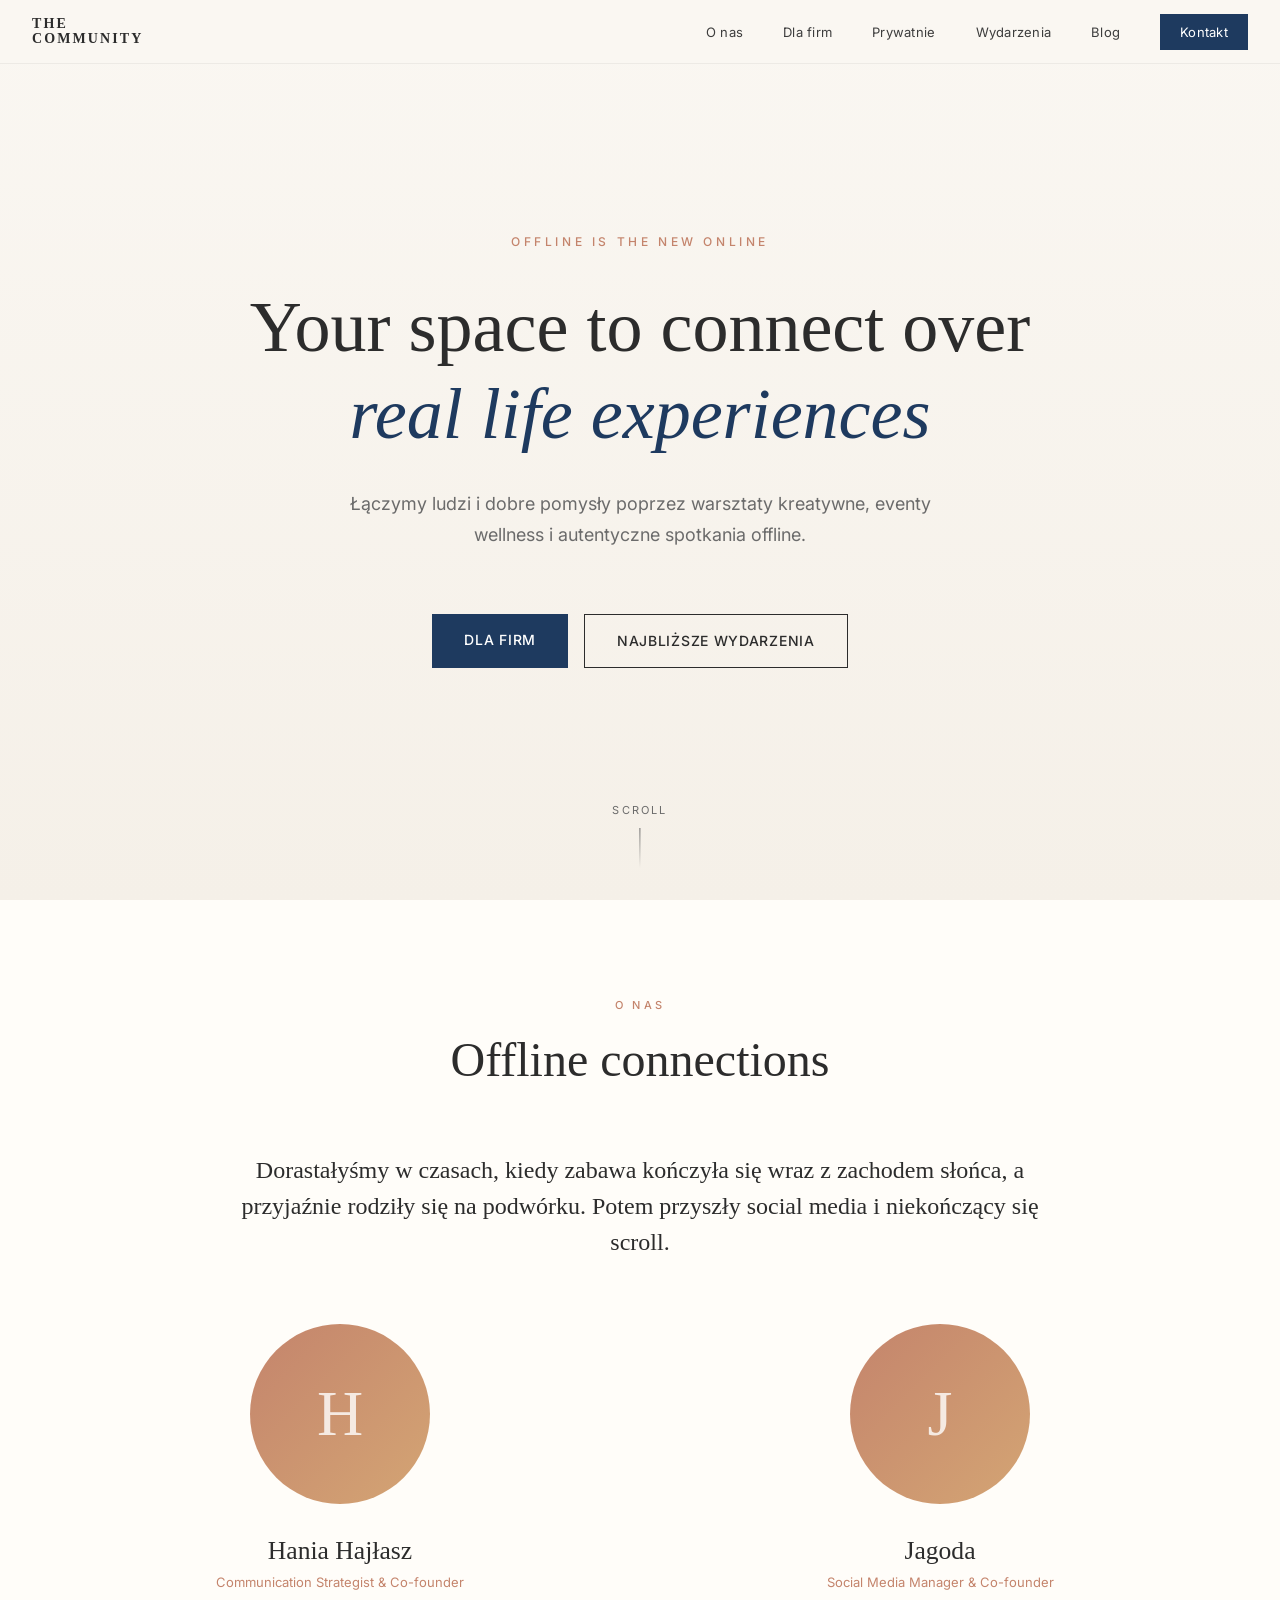
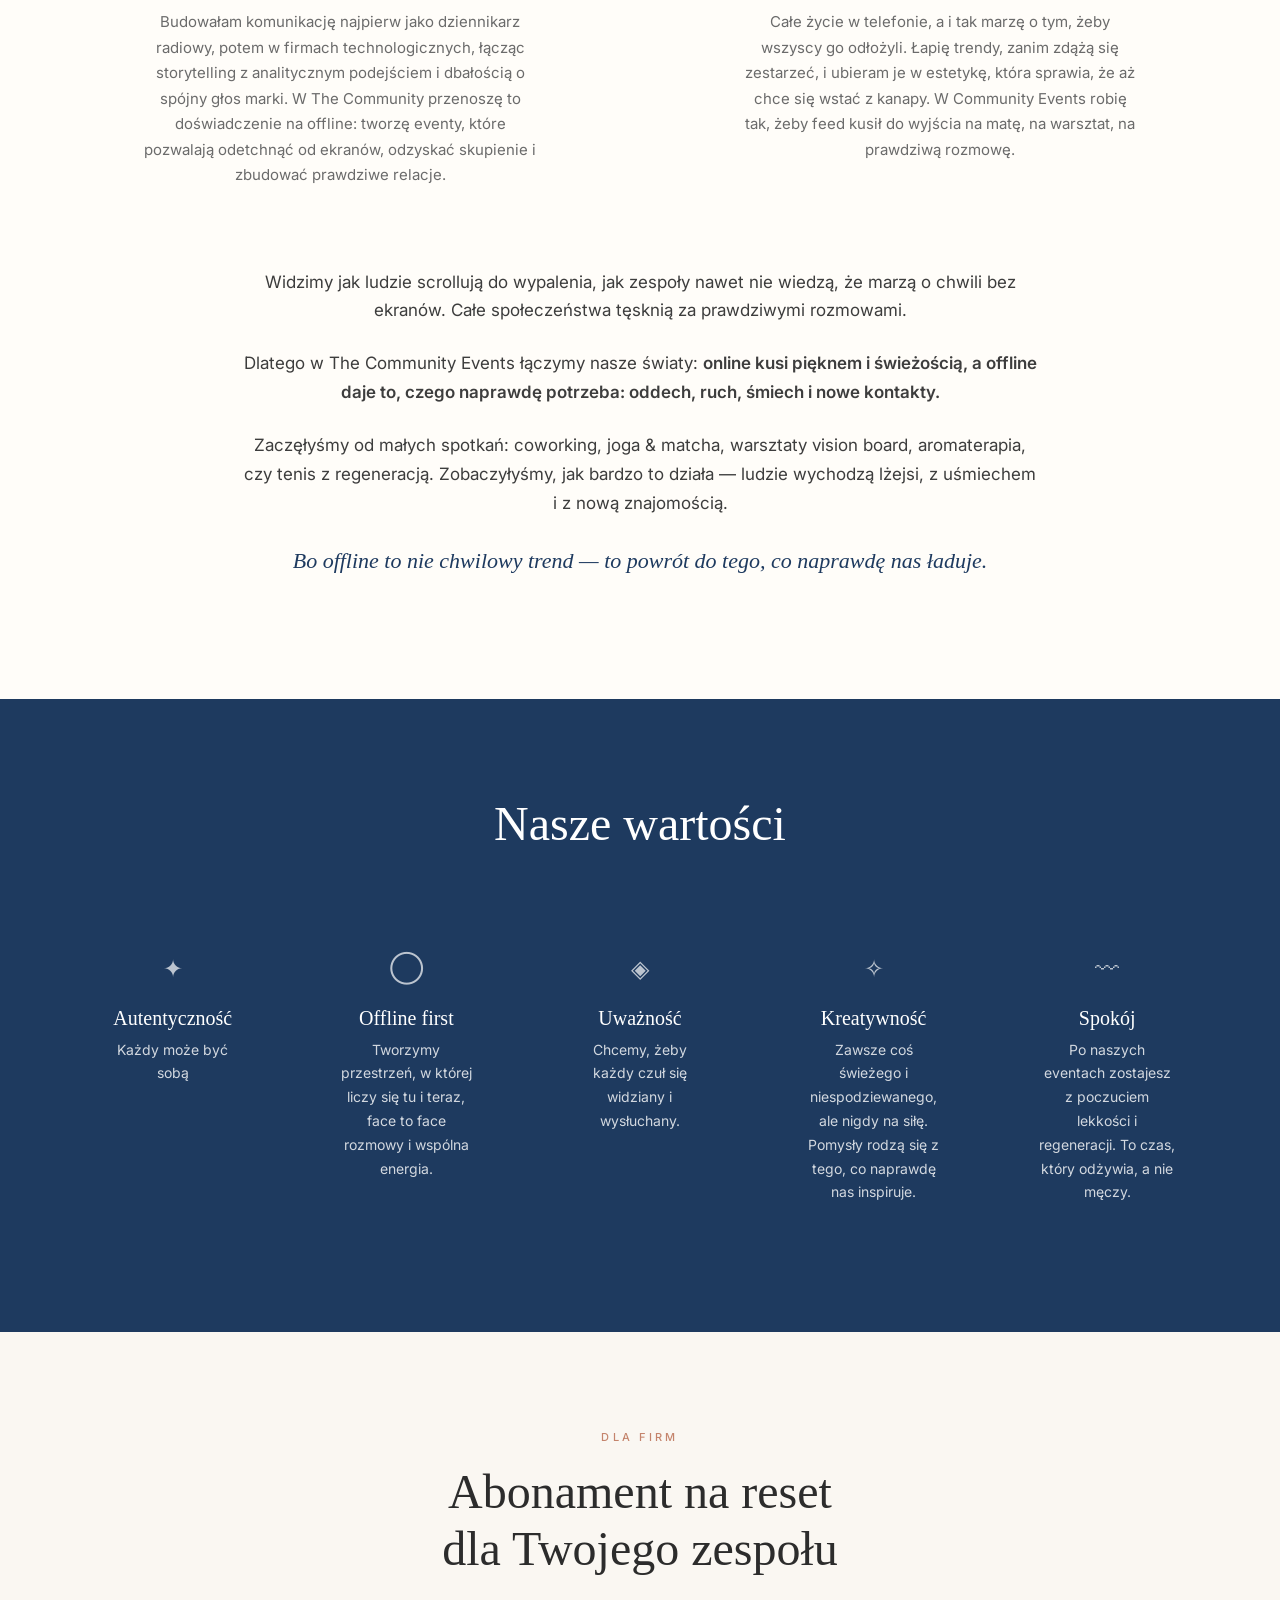
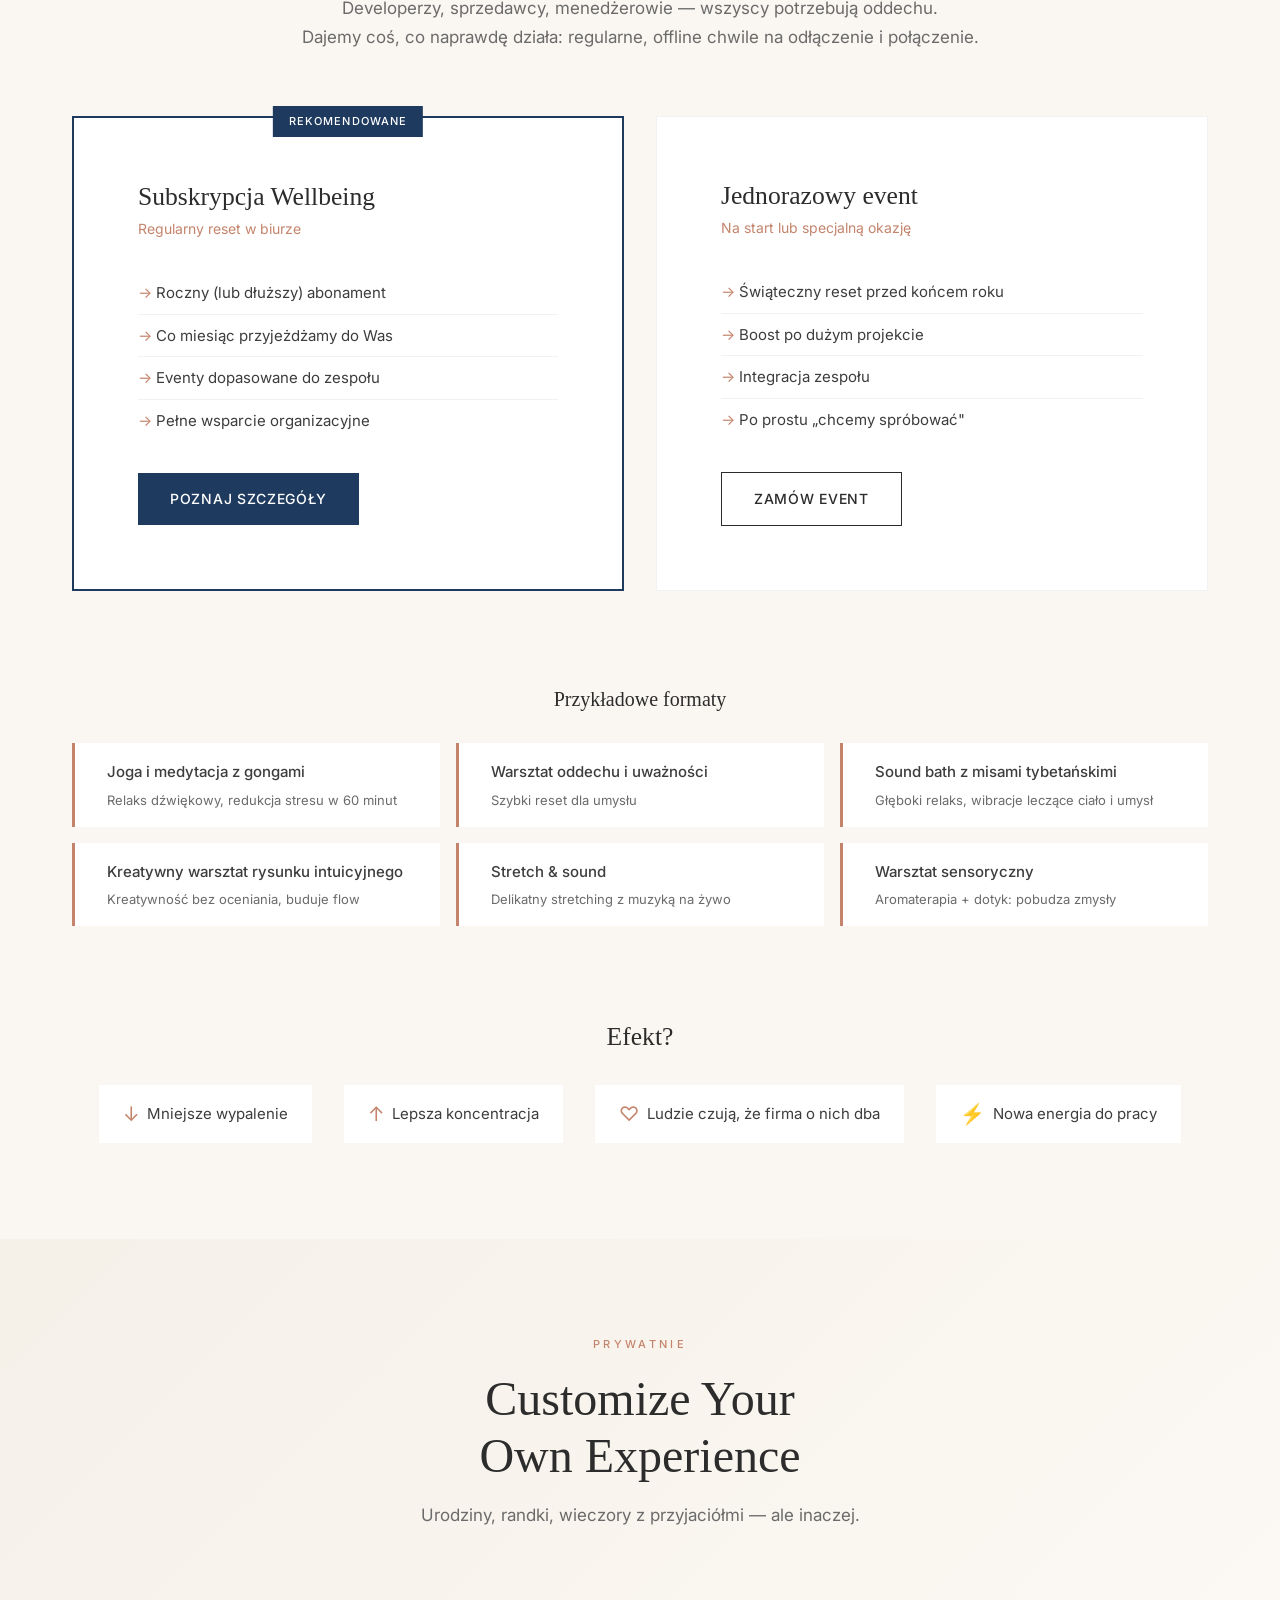
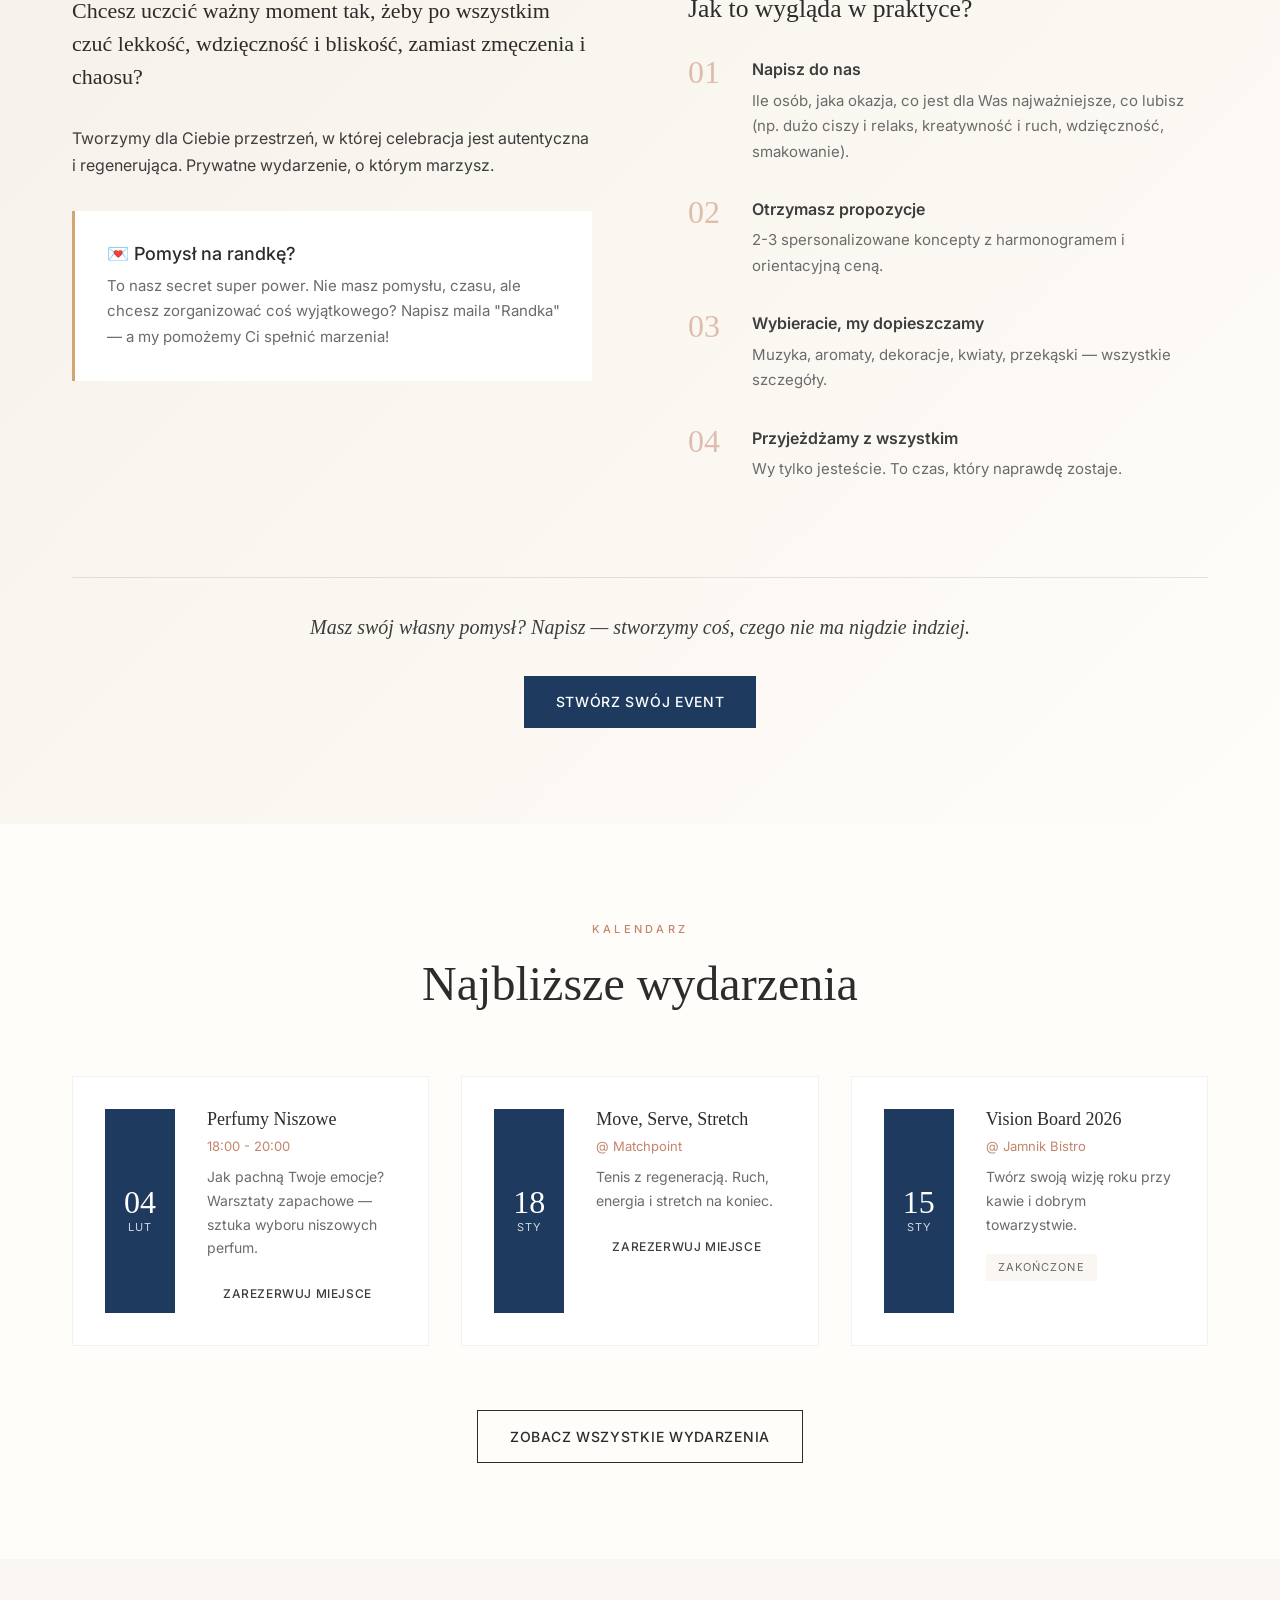
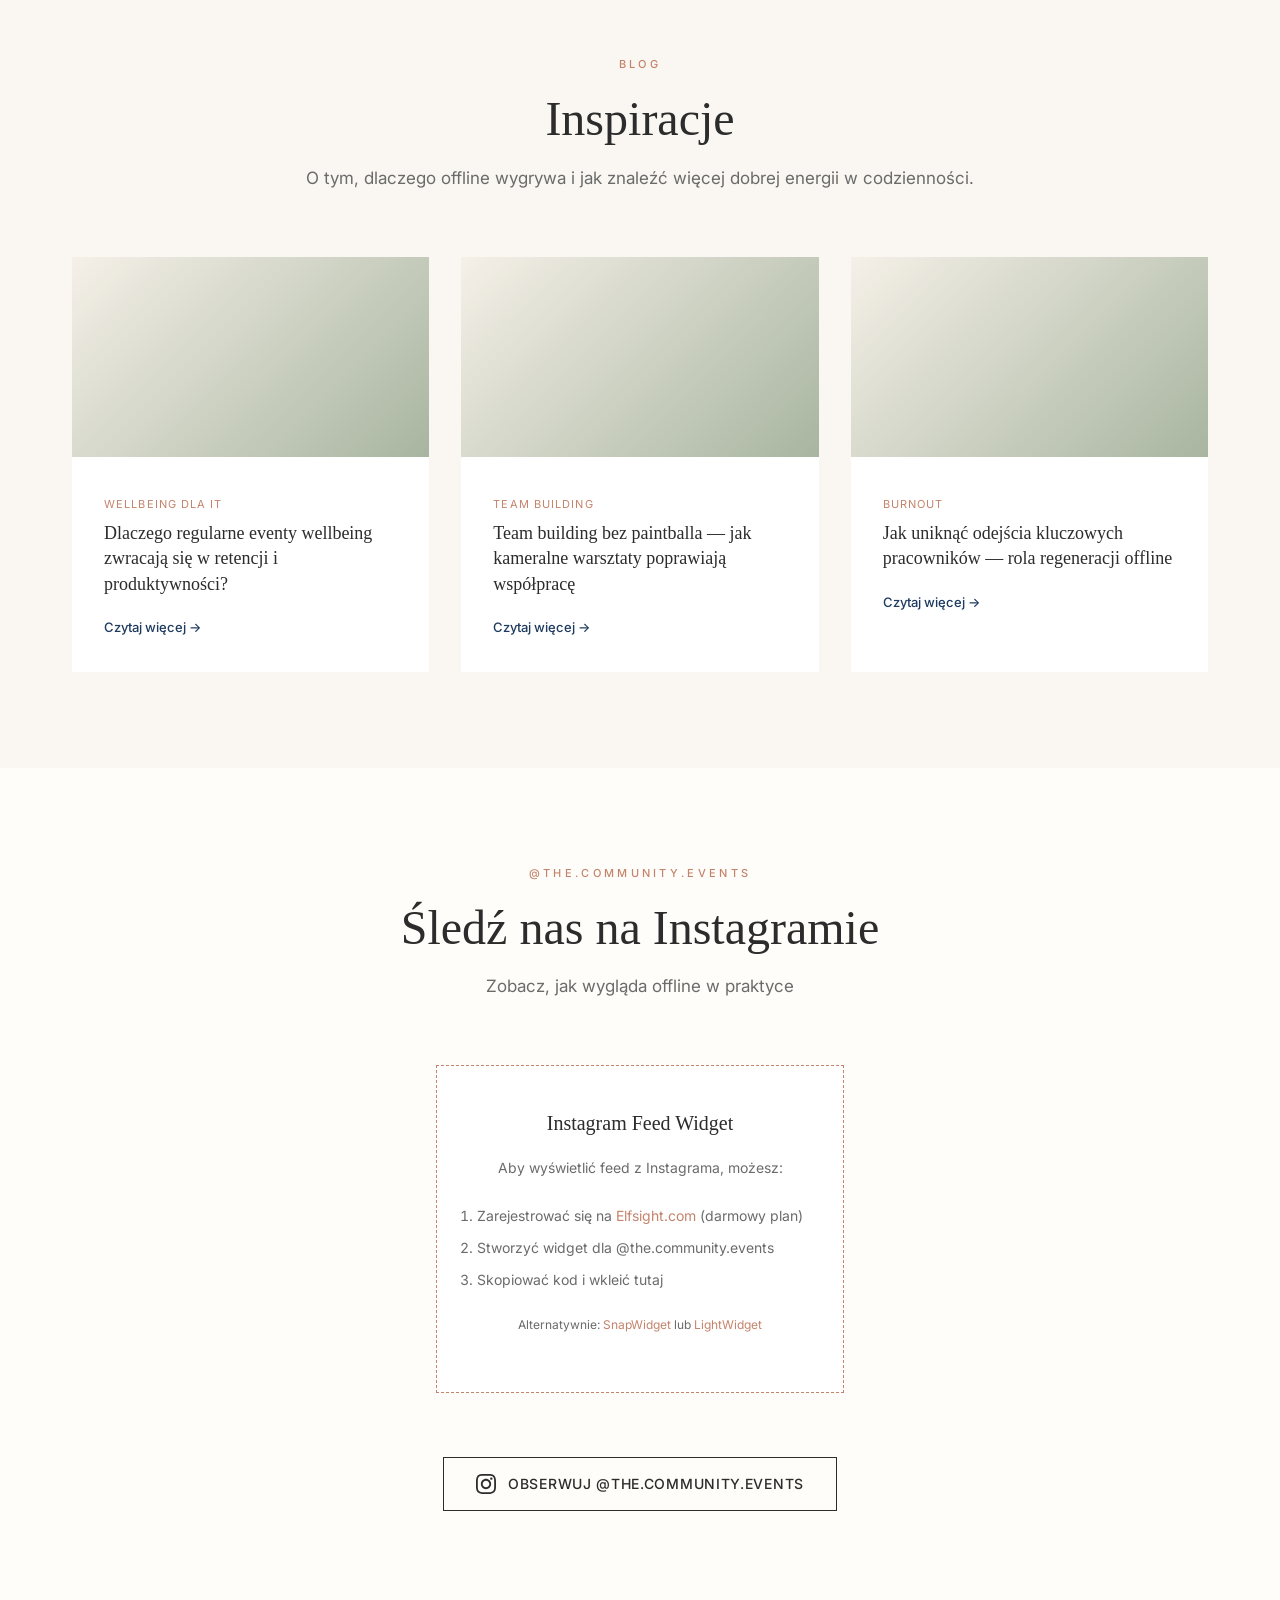
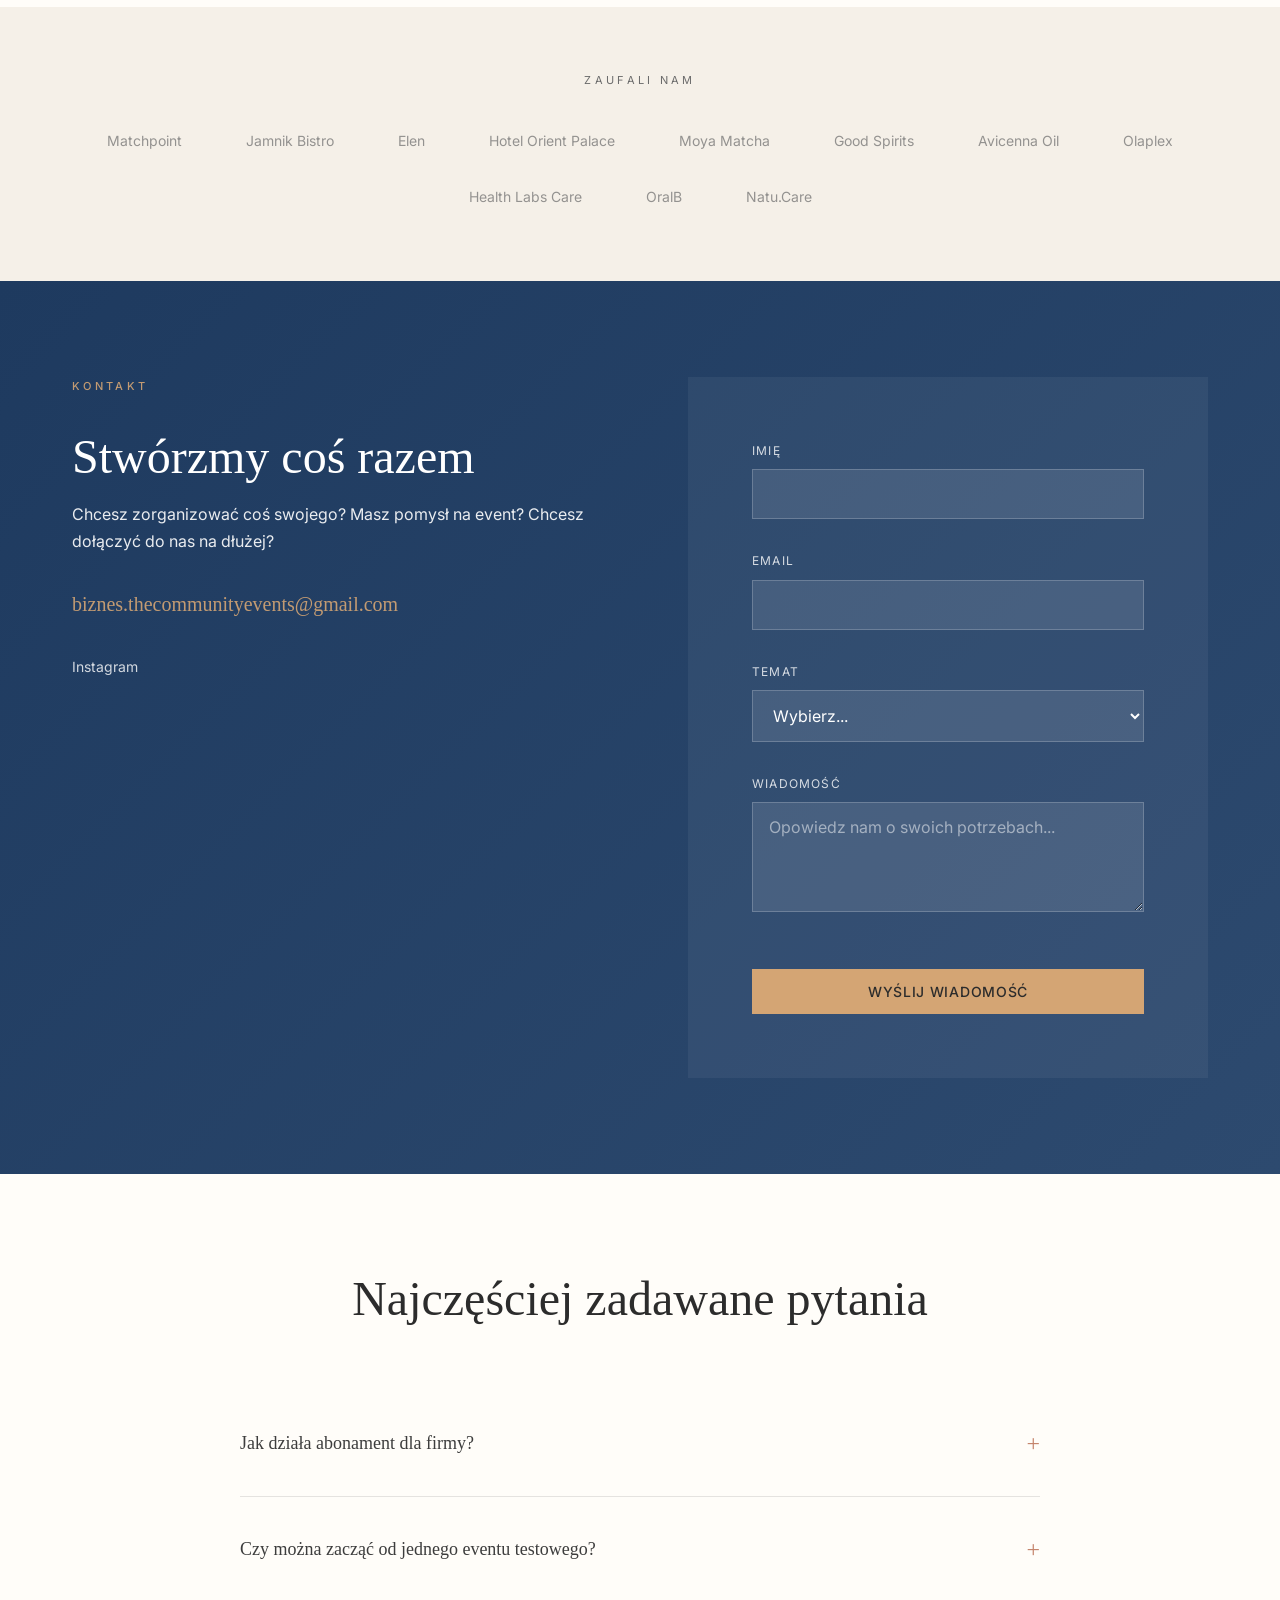
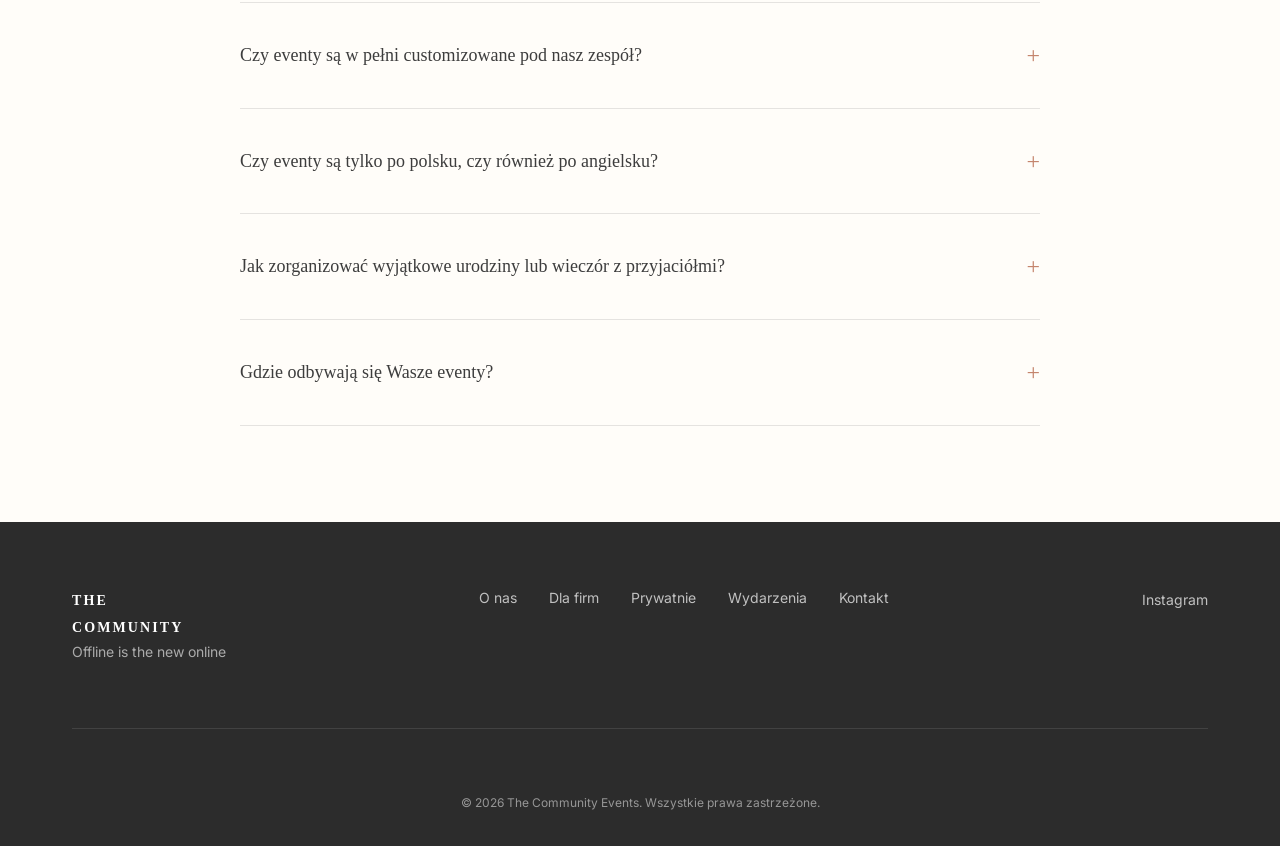
==== commit 7de8111d: "Replace Cormorant Garamond with Old Standard TT serif font Co-Authored-By: Claude Opus 4.6 <noreply@" ====
--- a/index.html
+++ b/index.html
@@ -7,7 +7,7 @@
     <meta name="description" content="Your space to connect over real life experiences. Warsztaty kreatywne, eventy wellness i team building offline dla firm i osób prywatnych.">
     <link rel="preconnect" href="https://fonts.googleapis.com">
     <link rel="preconnect" href="https://fonts.gstatic.com" crossorigin>
-    <link href="https://fonts.googleapis.com/css2?family=Cormorant+Garamond:ital,wght@0,400;0,500;0,600;1,400&family=Inter:wght@300;400;500;600&display=swap" rel="stylesheet">
+    <link href="https://fonts.googleapis.com/css2?family=Old+Standard+TT:ital,wght@0,400;0,700;1,400&family=Inter:wght@300;400;500;600&display=swap" rel="stylesheet">
     <link rel="stylesheet" href="styles.css">
 </head>
 <body>
--- a/styles.css
+++ b/styles.css
@@ -20,7 +20,7 @@
     --color-sage: #A8B5A0;
 
     /* Typography */
-    --font-serif: 'Cormorant Garamond', Georgia, serif;
+    --font-serif: 'Old Standard TT', Georgia, serif;
     --font-sans: 'Inter', -apple-system, BlinkMacSystemFont, sans-serif;
 
     /* Spacing */
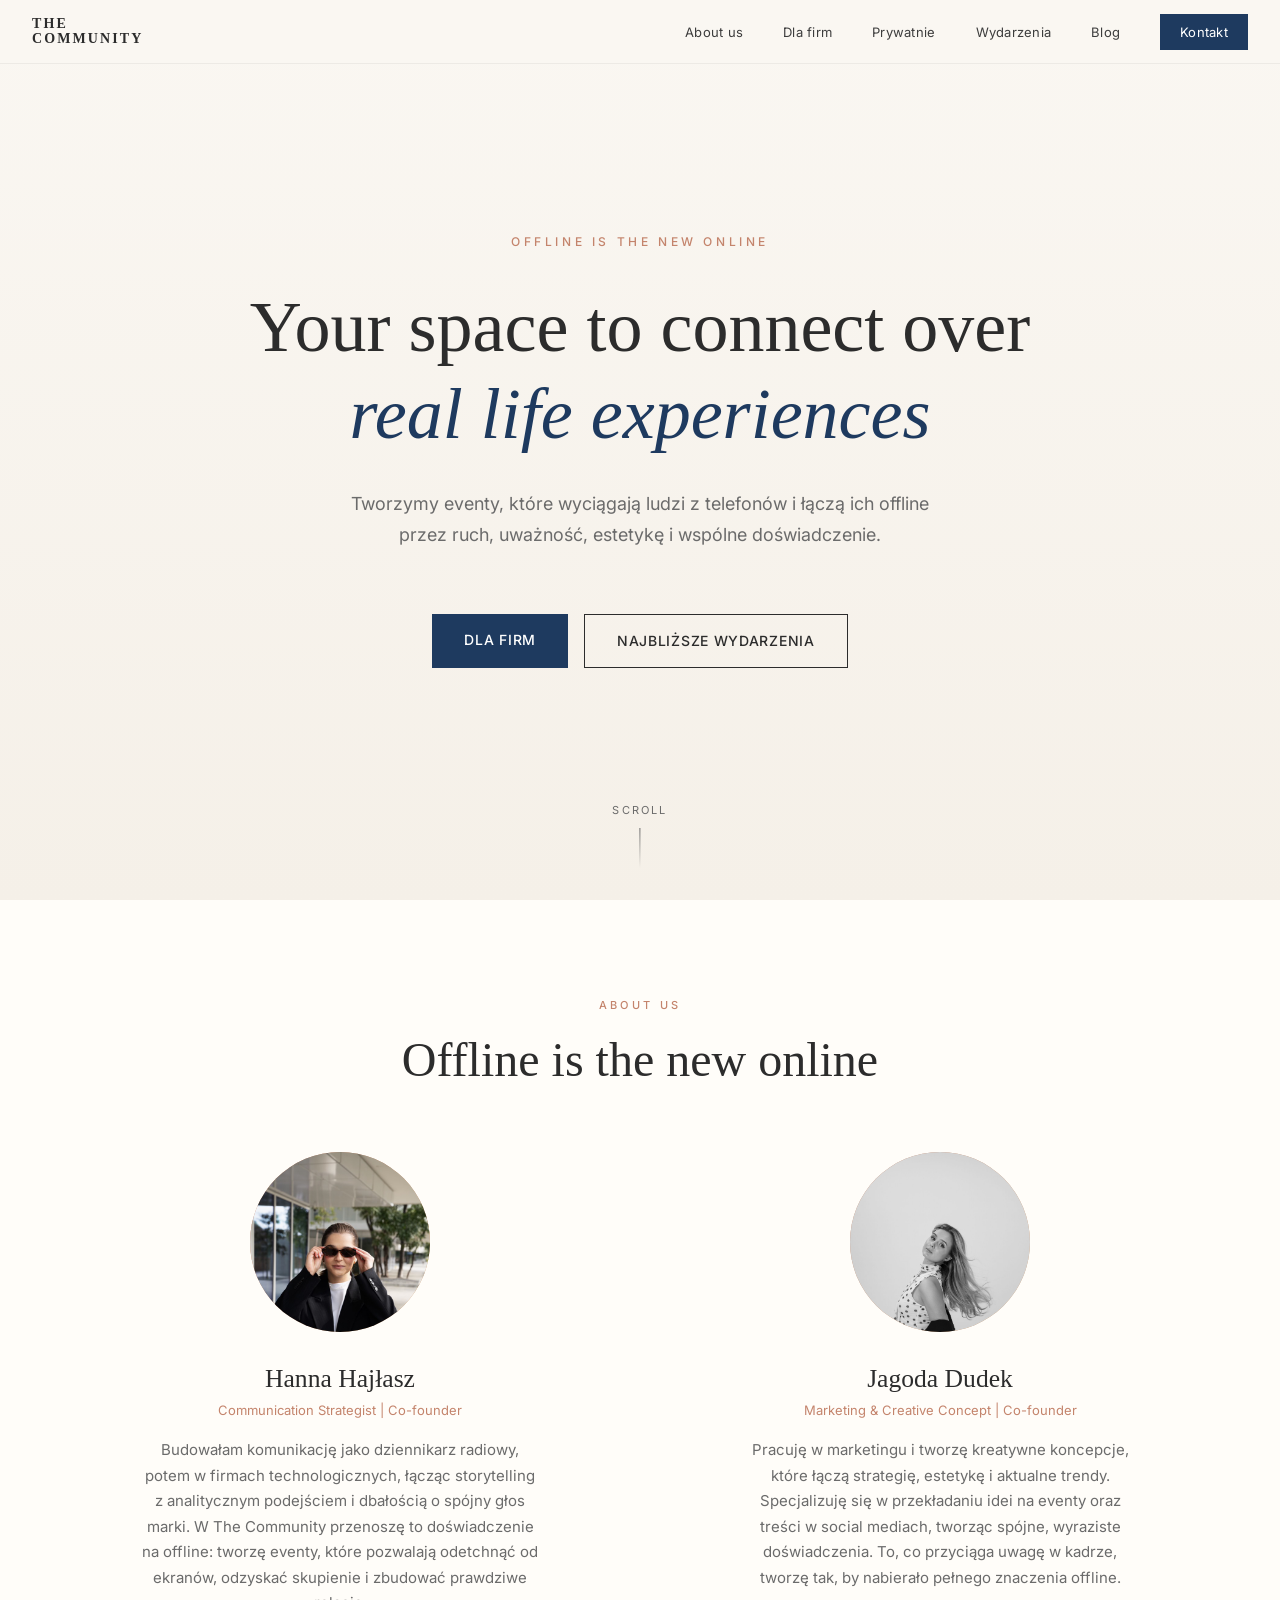
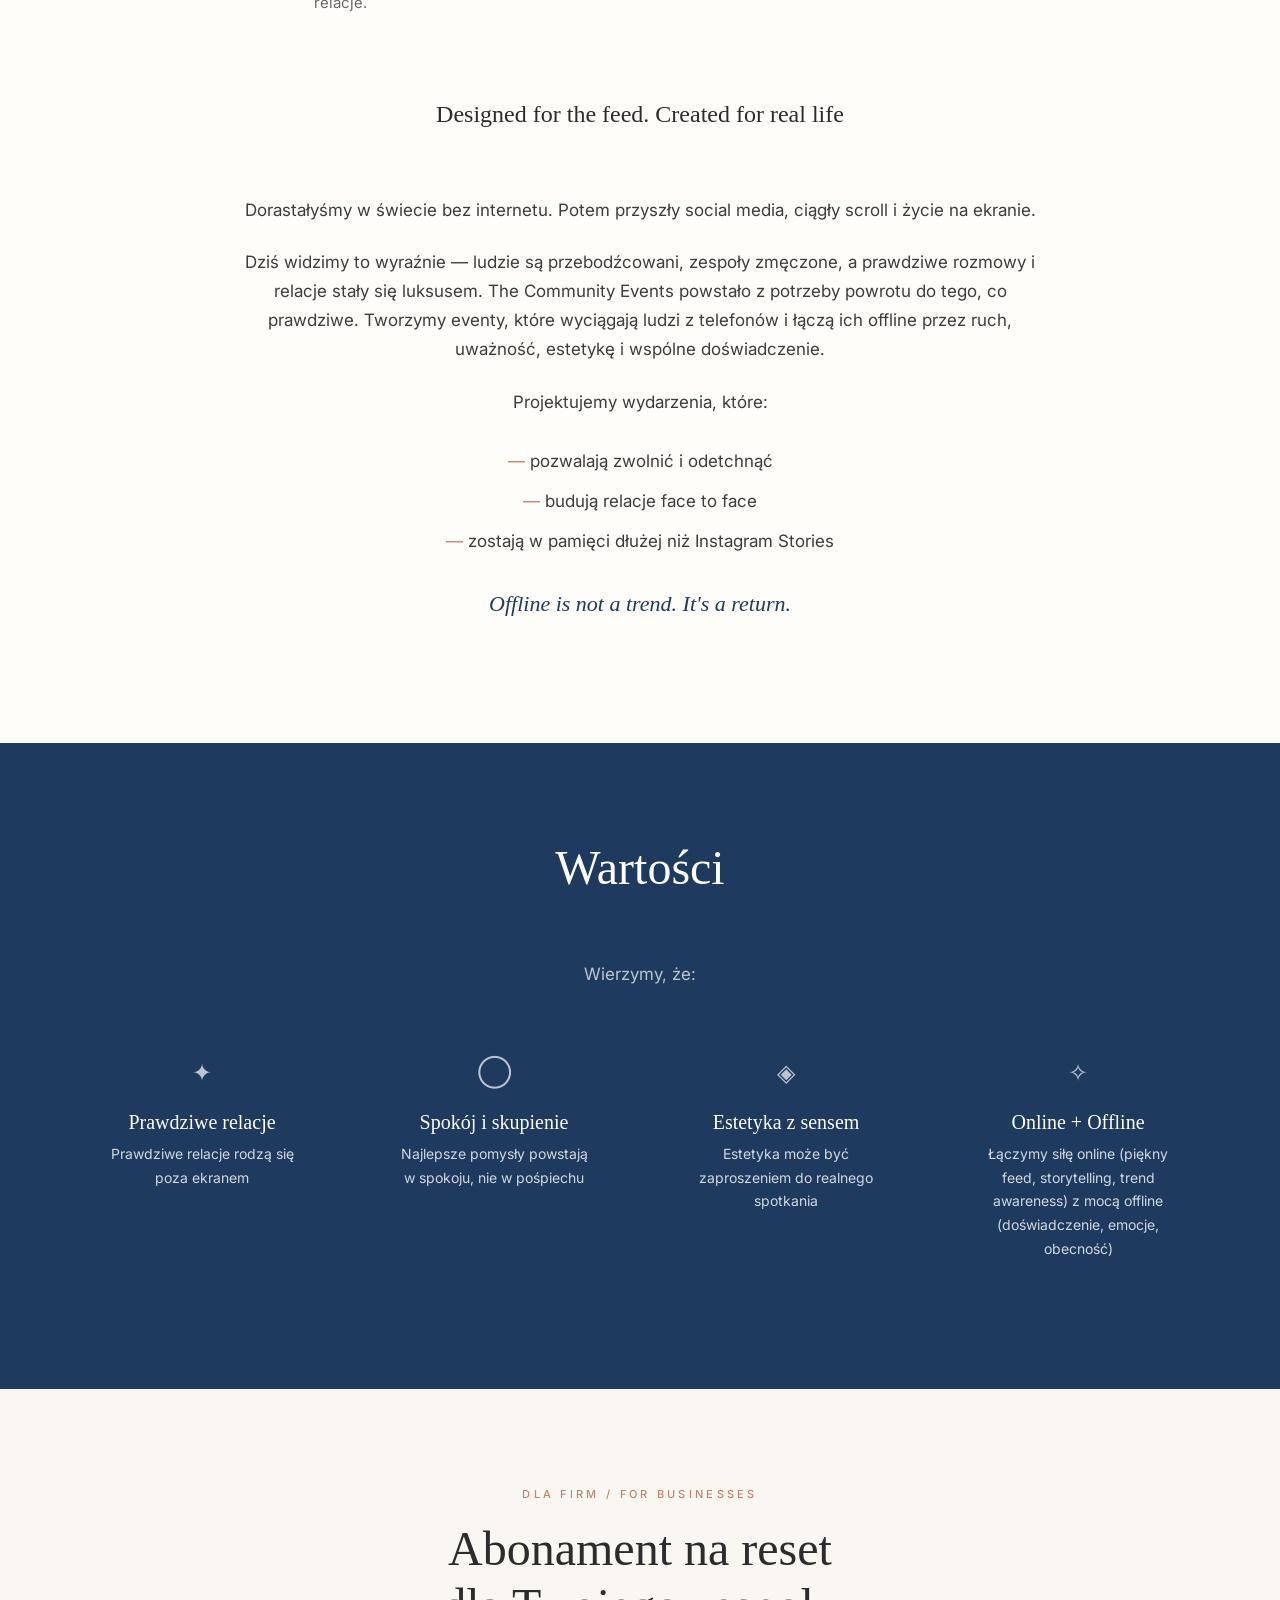
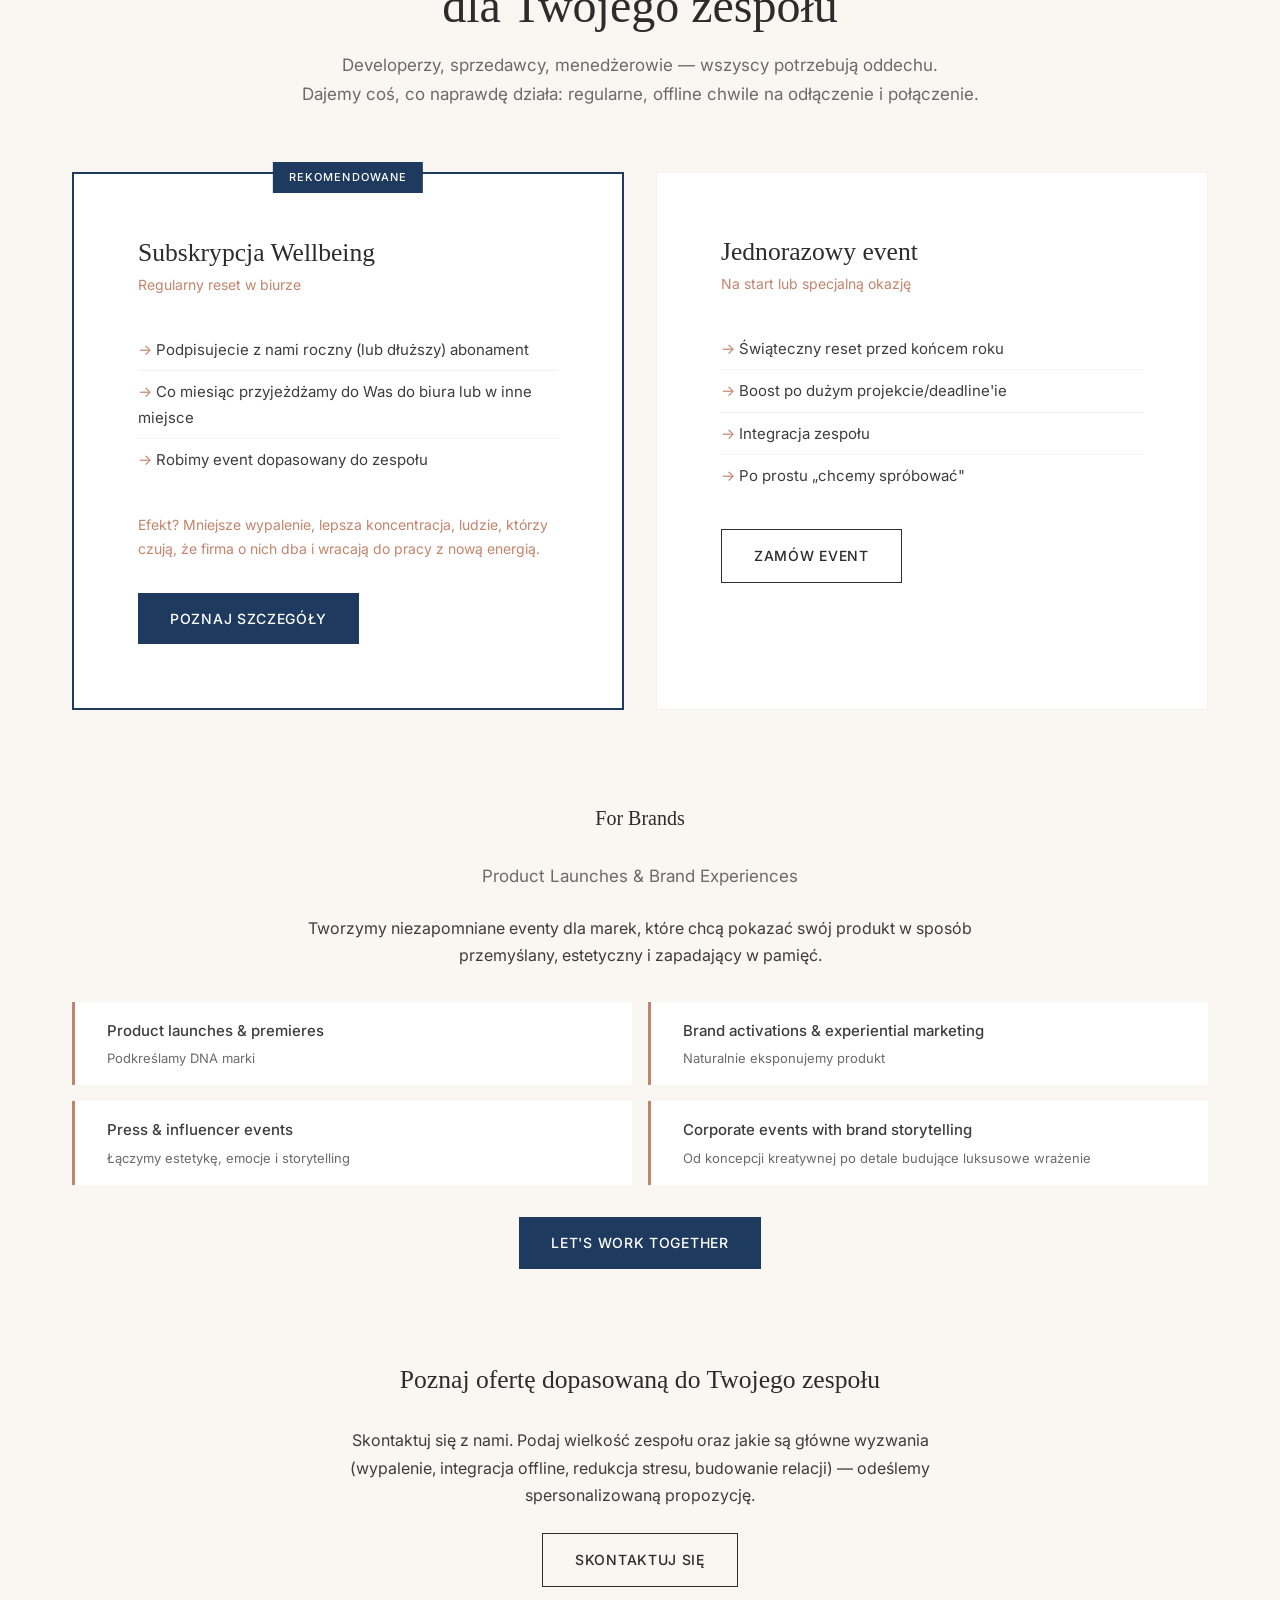
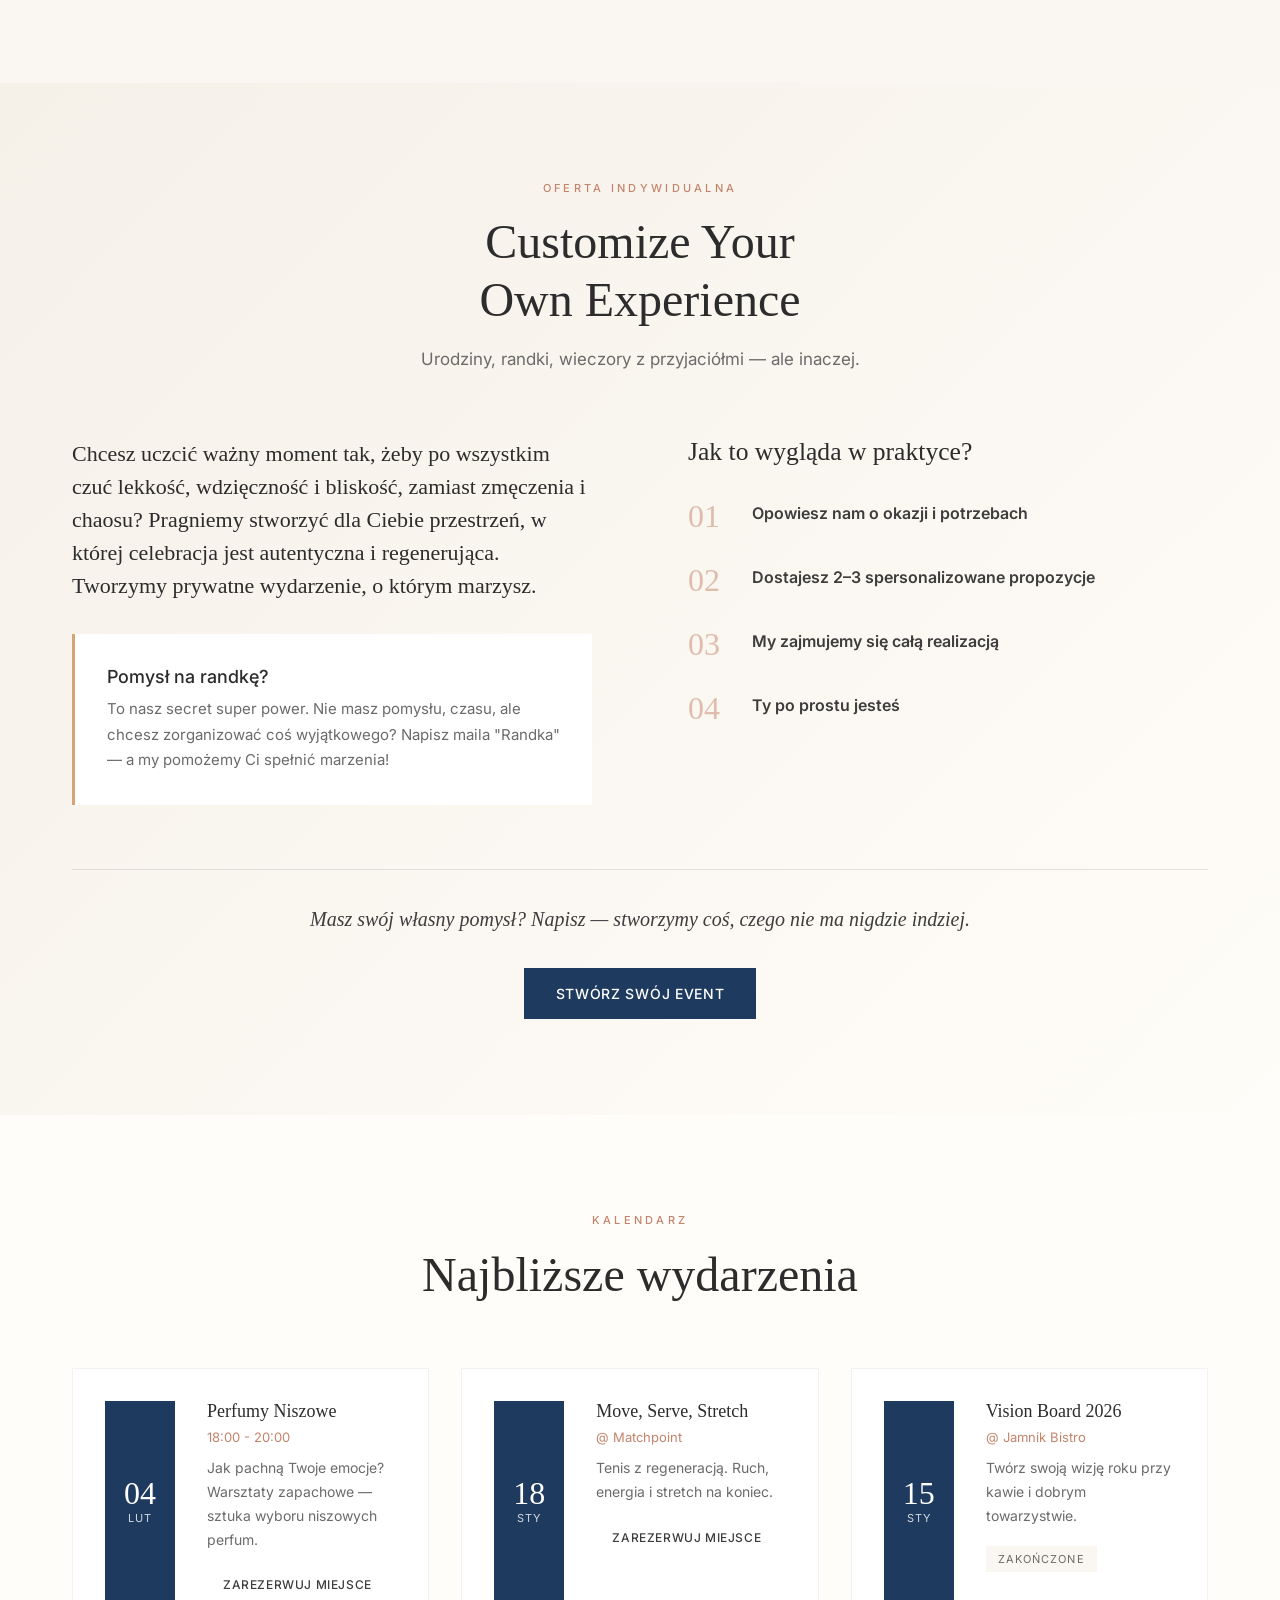
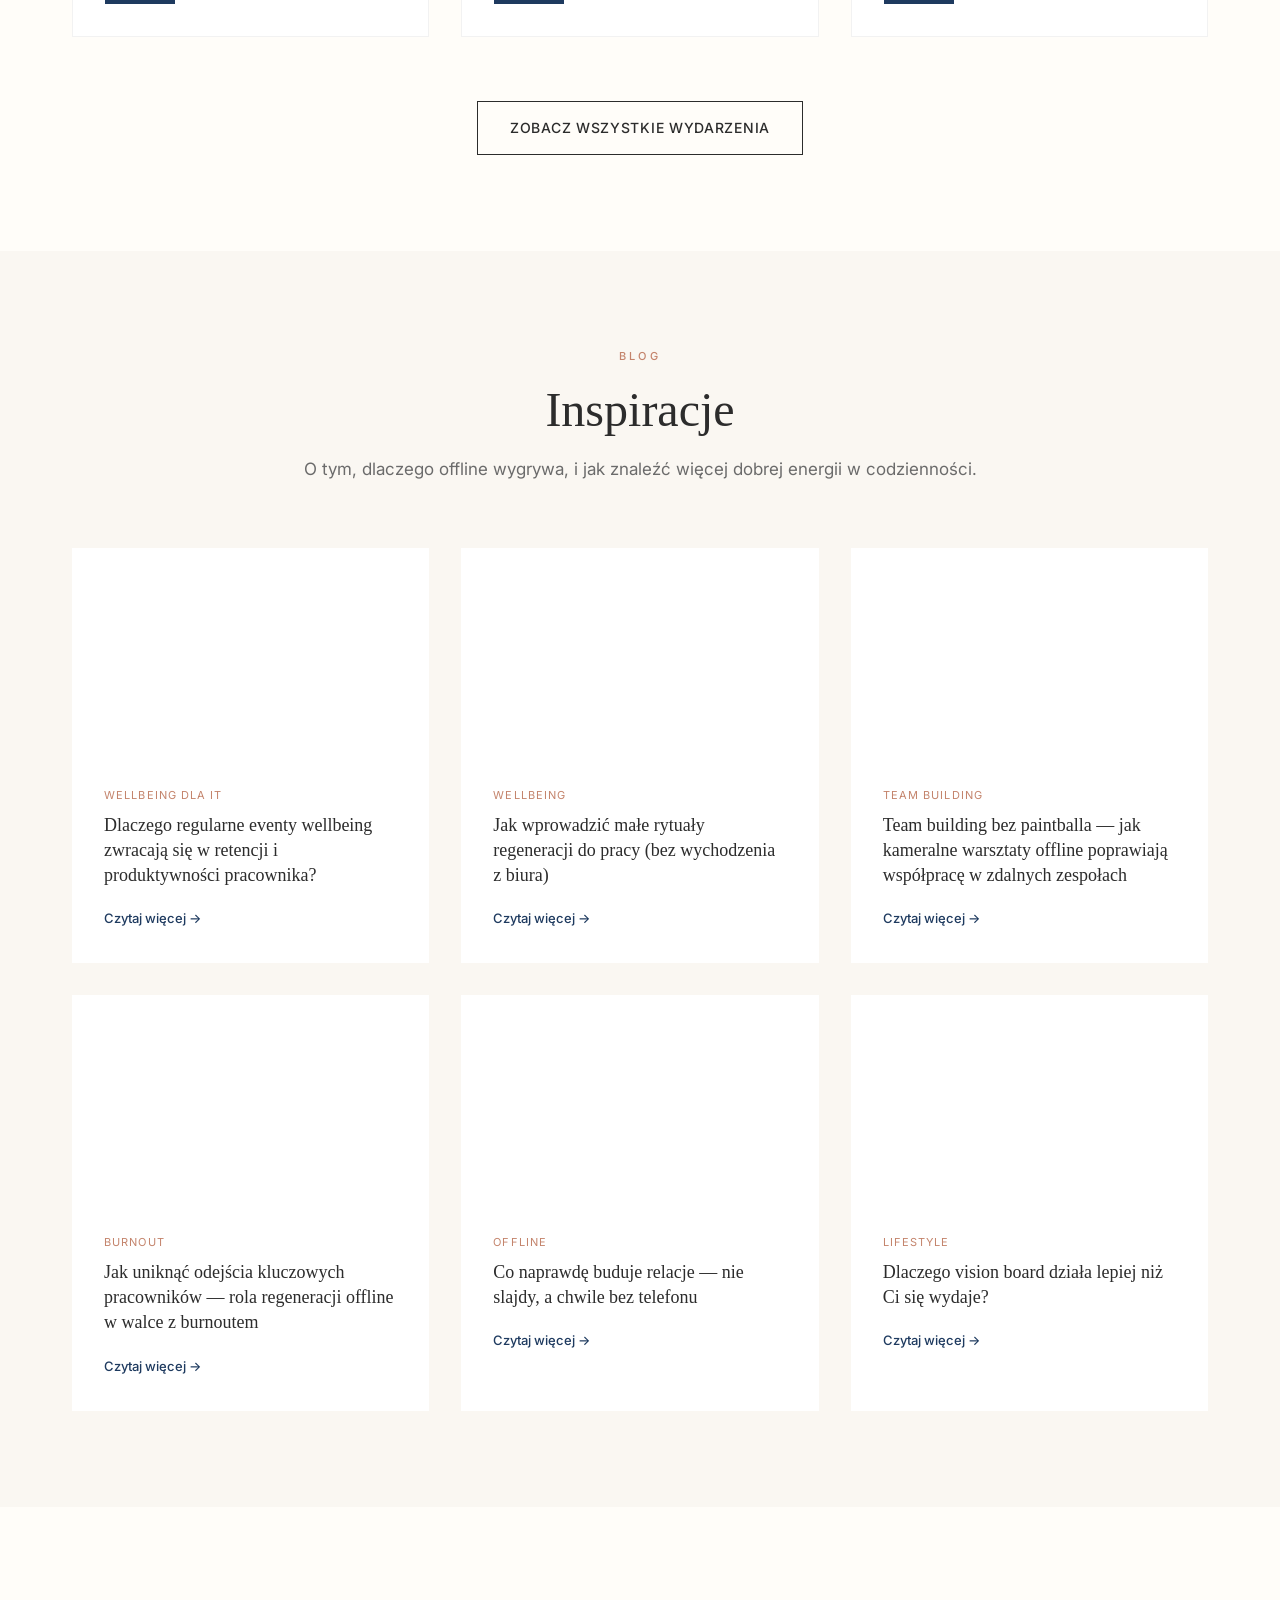
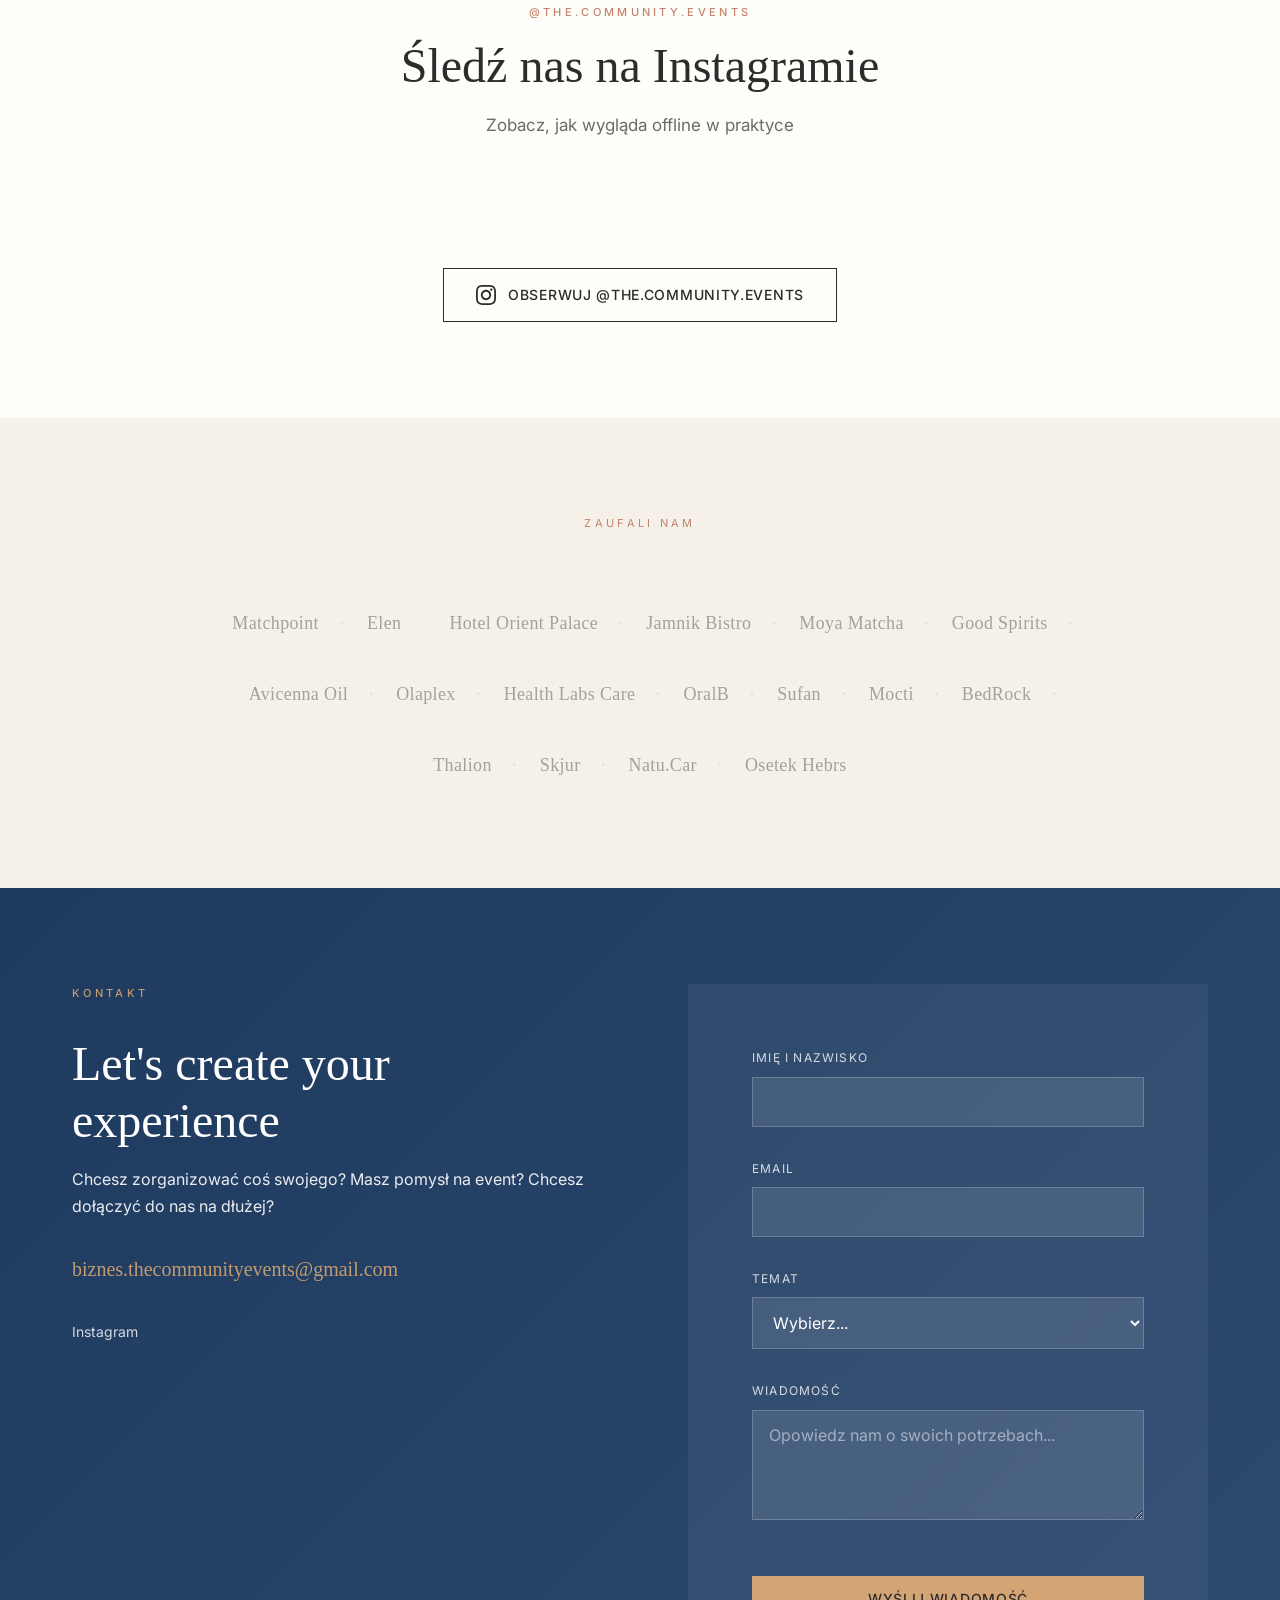
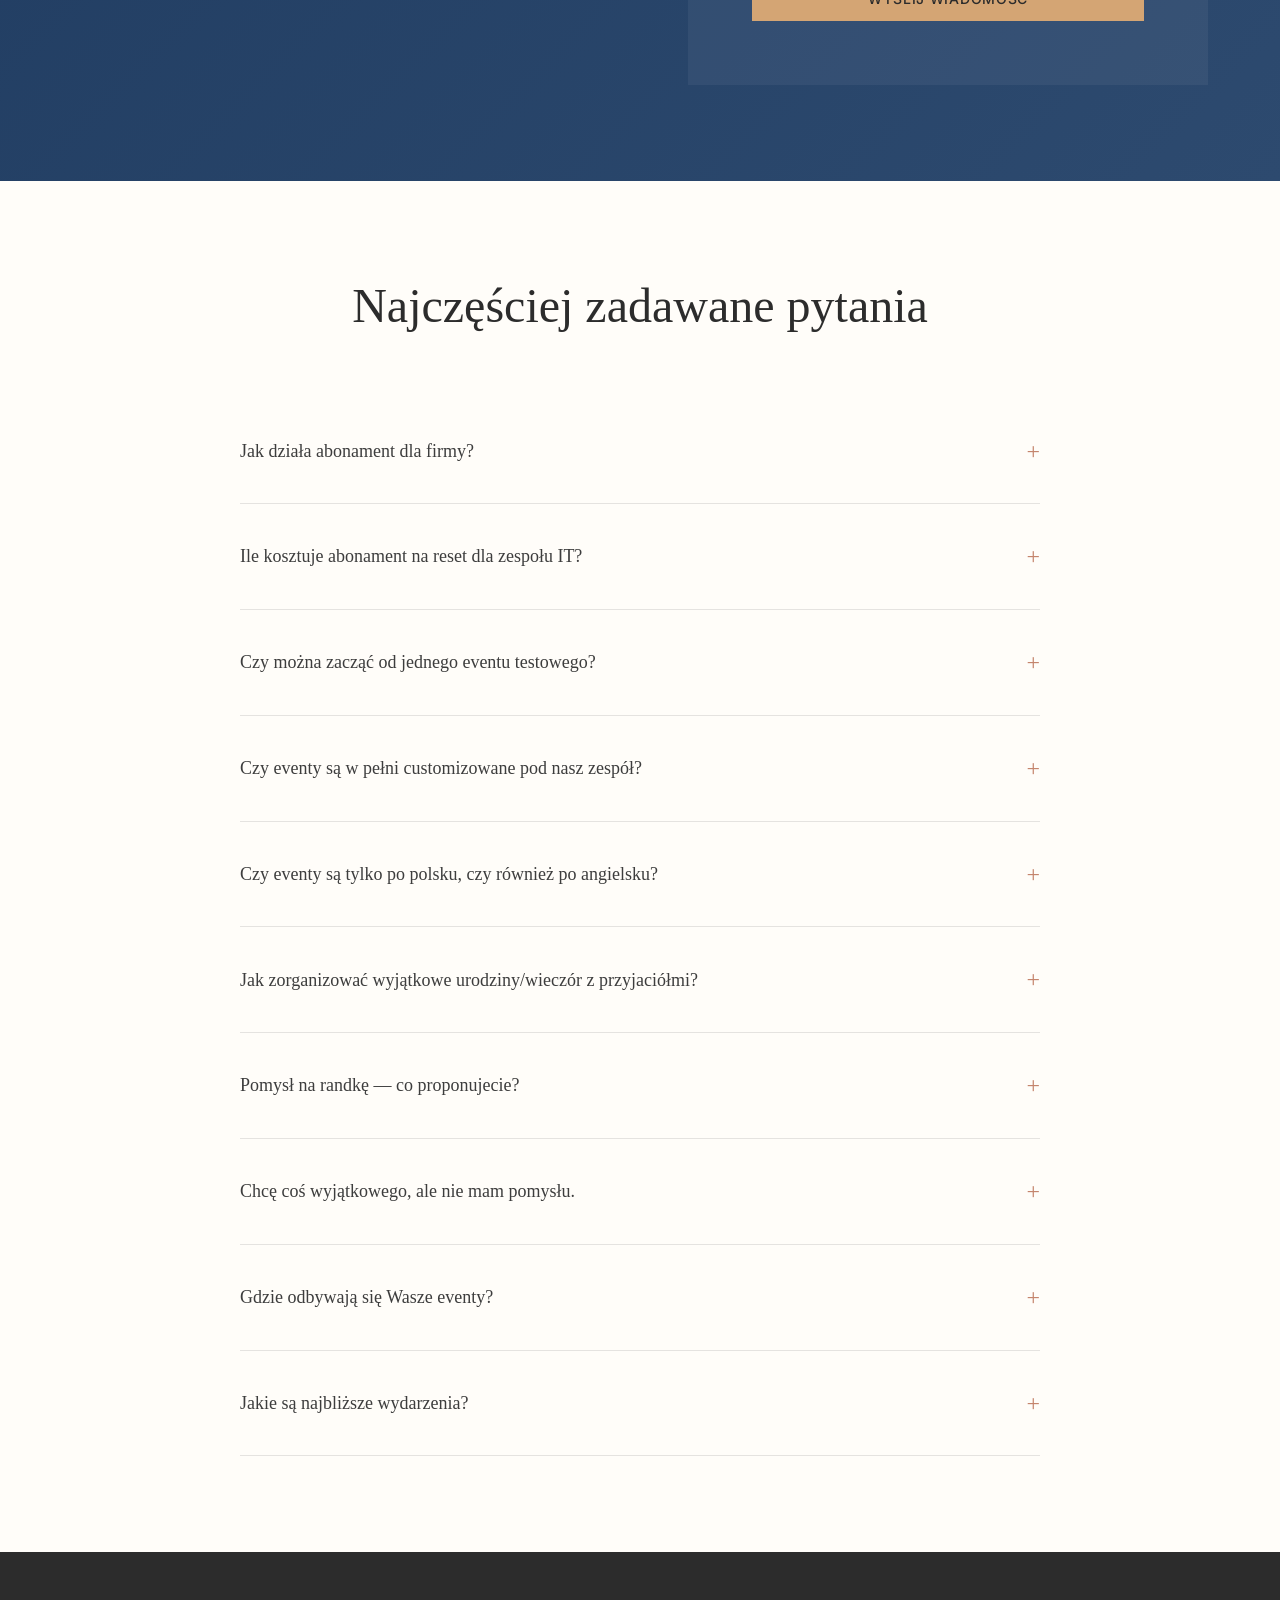
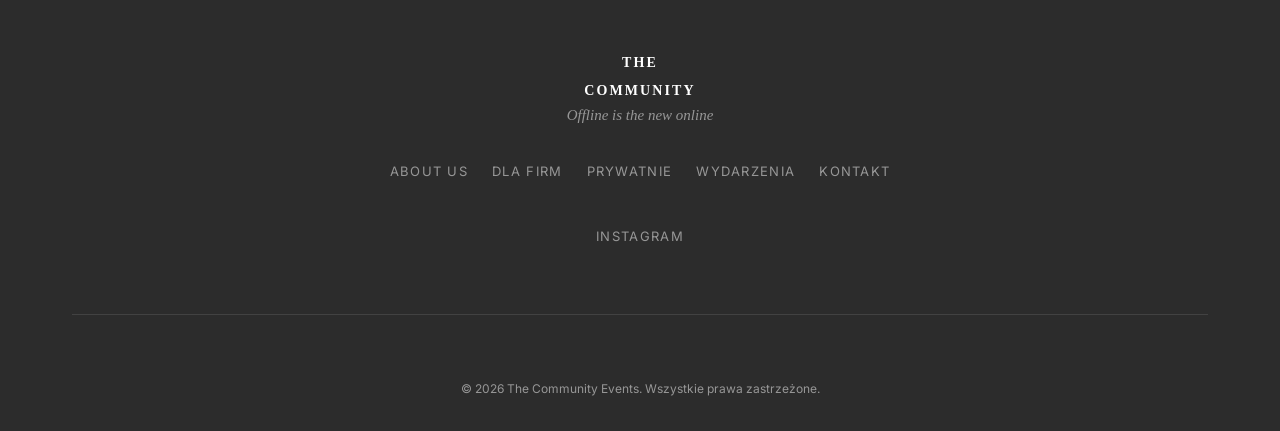
==== commit 4acd3ddc: "Update landing page copy, design and features - Replace copy with new content from brand document (a" ====
--- a/index.html
+++ b/index.html
@@ -4,7 +4,7 @@
     <meta charset="UTF-8">
     <meta name="viewport" content="width=device-width, initial-scale=1.0">
     <title>The Community Events | Offline is the new online</title>
-    <meta name="description" content="Your space to connect over real life experiences. Warsztaty kreatywne, eventy wellness i team building offline dla firm i osób prywatnych.">
+    <meta name="description" content="Your space to connect over real life experiences. Tworzymy eventy, które wyciągają ludzi z telefonów i łączą ich offline przez ruch, uważność, estetykę i wspólne doświadczenie.">
     <link rel="preconnect" href="https://fonts.googleapis.com">
     <link rel="preconnect" href="https://fonts.gstatic.com" crossorigin>
     <link href="https://fonts.googleapis.com/css2?family=Old+Standard+TT:ital,wght@0,400;0,700;1,400&family=Inter:wght@300;400;500;600&display=swap" rel="stylesheet">
@@ -23,7 +23,7 @@
                 <span></span>
             </button>
             <ul class="nav-menu">
-                <li><a href="#about">O nas</a></li>
+                <li><a href="#about">About us</a></li>
                 <li><a href="#business">Dla firm</a></li>
                 <li><a href="#private">Prywatnie</a></li>
                 <li><a href="#events">Wydarzenia</a></li>
@@ -38,7 +38,7 @@
         <div class="hero-content">
             <p class="hero-tagline">Offline is the new online</p>
             <h1 class="hero-title">Your space to connect over<br><em>real life experiences</em></h1>
-            <p class="hero-subtitle">Łączymy ludzi i dobre pomysły poprzez warsztaty kreatywne, eventy wellness i autentyczne spotkania offline.</p>
+            <p class="hero-subtitle">Tworzymy eventy, które wyciągają ludzi z telefonów i łączą ich offline przez ruch, uważność, estetykę i wspólne doświadczenie.</p>
             <div class="hero-buttons">
                 <a href="#business" class="btn btn-primary">Dla firm</a>
                 <a href="#events" class="btn btn-secondary">Najbliższe wydarzenia</a>
@@ -54,42 +54,47 @@
     <section id="about" class="about">
         <div class="container">
             <div class="section-header">
-                <p class="section-tag">O nas</p>
-                <h2 class="section-title">Offline connections</h2>
-            </div>
-
-            <div class="about-intro">
-                <p class="lead-text">Dorastałyśmy w czasach, kiedy zabawa kończyła się wraz z zachodem słońca, a przyjaźnie rodziły się na podwórku. Potem przyszły social media i niekończący się scroll.</p>
+                <p class="section-tag">About us</p>
+                <h2 class="section-title">Offline is the new online</h2>
             </div>
 
             <div class="founders">
                 <div class="founder-card">
                     <div class="founder-image">
-                        <div class="image-placeholder">H</div>
+                        <img src="images/hania.jpg" alt="Hanna Hajłasz">
                     </div>
                     <div class="founder-info">
-                        <h3>Hania Hajłasz</h3>
-                        <p class="founder-role">Communication Strategist & Co-founder</p>
-                        <p class="founder-bio">Budowałam komunikację najpierw jako dziennikarz radiowy, potem w firmach technologicznych, łącząc storytelling z analitycznym podejściem i dbałością o spójny głos marki. W The Community przenoszę to doświadczenie na offline: tworzę eventy, które pozwalają odetchnąć od ekranów, odzyskać skupienie i zbudować prawdziwe relacje.</p>
+                        <h3>Hanna Hajłasz</h3>
+                        <p class="founder-role">Communication Strategist | Co-founder</p>
+                        <p class="founder-bio">Budowałam komunikację jako dziennikarz radiowy, potem w firmach technologicznych, łącząc storytelling z analitycznym podejściem i dbałością o spójny głos marki. W The Community przenoszę to doświadczenie na offline: tworzę eventy, które pozwalają odetchnąć od ekranów, odzyskać skupienie i zbudować prawdziwe relacje.</p>
                     </div>
                 </div>
                 <div class="founder-card">
                     <div class="founder-image">
-                        <div class="image-placeholder">J</div>
+                        <img src="images/jagoda.jpg" alt="Jagoda Dudek">
                     </div>
                     <div class="founder-info">
-                        <h3>Jagoda</h3>
-                        <p class="founder-role">Social Media Manager & Co-founder</p>
-                        <p class="founder-bio">Całe życie w telefonie, a i tak marzę o tym, żeby wszyscy go odłożyli. Łapię trendy, zanim zdążą się zestarzeć, i ubieram je w estetykę, która sprawia, że aż chce się wstać z kanapy. W Community Events robię tak, żeby feed kusił do wyjścia na matę, na warsztat, na prawdziwą rozmowę.</p>
-                    </div>
-                </div>
+                        <h3>Jagoda Dudek</h3>
+                        <p class="founder-role">Marketing & Creative Concept | Co-founder</p>
+                        <p class="founder-bio">Pracuję w marketingu i tworzę kreatywne koncepcje, które łączą strategię, estetykę i aktualne trendy. Specjalizuję się w przekładaniu idei na eventy oraz treści w social mediach, tworząc spójne, wyraziste doświadczenia. To, co przyciąga uwagę w kadrze, tworzę tak, by nabierało pełnego znaczenia offline.</p>
+                    </div>
+                </div>
+            </div>
+
+            <div class="about-intro">
+                <p class="lead-text">Designed for the feed. Created for real life</p>
             </div>
 
             <div class="about-story">
-                <p>Widzimy jak ludzie scrollują do wypalenia, jak zespoły nawet nie wiedzą, że marzą o chwili bez ekranów. Całe społeczeństwa tęsknią za prawdziwymi rozmowami.</p>
-                <p>Dlatego w The Community Events łączymy nasze światy: <strong>online kusi pięknem i świeżością, a offline daje to, czego naprawdę potrzeba: oddech, ruch, śmiech i nowe kontakty.</strong></p>
-                <p>Zaczęłyśmy od małych spotkań: coworking, joga & matcha, warsztaty vision board, aromaterapia, czy tenis z regeneracją. Zobaczyłyśmy, jak bardzo to działa — ludzie wychodzą lżejsi, z uśmiechem i z nową znajomością.</p>
-                <p class="highlight-text">Bo offline to nie chwilowy trend — to powrót do tego, co naprawdę nas ładuje.</p>
+                <p>Dorastałyśmy w świecie bez internetu. Potem przyszły social media, ciągły scroll i życie na ekranie.</p>
+                <p>Dziś widzimy to wyraźnie — ludzie są przebodźcowani, zespoły zmęczone, a prawdziwe rozmowy i relacje stały się luksusem. The Community Events powstało z potrzeby powrotu do tego, co prawdziwe. Tworzymy eventy, które wyciągają ludzi z telefonów i łączą ich offline przez ruch, uważność, estetykę i wspólne doświadczenie.</p>
+                <p>Projektujemy wydarzenia, które:</p>
+                <ul>
+                    <li>pozwalają zwolnić i odetchnąć</li>
+                    <li>budują relacje face to face</li>
+                    <li>zostają w pamięci dłużej niż Instagram Stories</li>
+                </ul>
+                <p class="highlight-text">Offline is not a trend. It's a return.</p>
             </div>
         </div>
     </section>
@@ -97,32 +102,28 @@
     <!-- Values Section -->
     <section class="values">
         <div class="container">
-            <h2 class="section-title centered">Nasze wartości</h2>
+            <h2 class="section-title centered">Wartości</h2>
+            <p style="text-align: center; color: rgba(255,255,255,0.7); font-size: 1.0625rem; margin-bottom: 2rem;">Wierzymy, że:</p>
             <div class="values-grid">
                 <div class="value-card">
                     <div class="value-icon">✦</div>
-                    <h3>Autentyczność</h3>
-                    <p>Każdy może być sobą</p>
+                    <h3>Prawdziwe relacje</h3>
+                    <p>Prawdziwe relacje rodzą się poza ekranem</p>
                 </div>
                 <div class="value-card">
                     <div class="value-icon">◯</div>
-                    <h3>Offline first</h3>
-                    <p>Tworzymy przestrzeń, w której liczy się tu i teraz, face to face rozmowy i wspólna energia.</p>
+                    <h3>Spokój i skupienie</h3>
+                    <p>Najlepsze pomysły powstają w spokoju, nie w pośpiechu</p>
                 </div>
                 <div class="value-card">
                     <div class="value-icon">◈</div>
-                    <h3>Uważność</h3>
-                    <p>Chcemy, żeby każdy czuł się widziany i wysłuchany.</p>
+                    <h3>Estetyka z sensem</h3>
+                    <p>Estetyka może być zaproszeniem do realnego spotkania</p>
                 </div>
                 <div class="value-card">
                     <div class="value-icon">✧</div>
-                    <h3>Kreatywność</h3>
-                    <p>Zawsze coś świeżego i niespodziewanego, ale nigdy na siłę. Pomysły rodzą się z tego, co naprawdę nas inspiruje.</p>
-                </div>
-                <div class="value-card">
-                    <div class="value-icon">〰</div>
-                    <h3>Spokój</h3>
-                    <p>Po naszych eventach zostajesz z poczuciem lekkości i regeneracji. To czas, który odżywia, a nie męczy.</p>
+                    <h3>Online + Offline</h3>
+                    <p>Łączymy siłę online (piękny feed, storytelling, trend awareness) z mocą offline (doświadczenie, emocje, obecność)</p>
                 </div>
             </div>
         </div>
@@ -132,7 +133,7 @@
     <section id="business" class="business">
         <div class="container">
             <div class="section-header">
-                <p class="section-tag">Dla firm</p>
+                <p class="section-tag">Dla firm / For Businesses</p>
                 <h2 class="section-title">Abonament na reset<br>dla Twojego zespołu</h2>
                 <p class="section-subtitle">Developerzy, sprzedawcy, menedżerowie — wszyscy potrzebują oddechu.<br>Dajemy coś, co naprawdę działa: regularne, offline chwile na odłączenie i połączenie.</p>
             </div>
@@ -143,11 +144,11 @@
                     <h3>Subskrypcja Wellbeing</h3>
                     <p class="card-subtitle">Regularny reset w biurze</p>
                     <ul class="card-features">
-                        <li>Roczny (lub dłuższy) abonament</li>
-                        <li>Co miesiąc przyjeżdżamy do Was</li>
-                        <li>Eventy dopasowane do zespołu</li>
-                        <li>Pełne wsparcie organizacyjne</li>
+                        <li>Podpisujecie z nami roczny (lub dłuższy) abonament</li>
+                        <li>Co miesiąc przyjeżdżamy do Was do biura lub w inne miejsce</li>
+                        <li>Robimy event dopasowany do zespołu</li>
                     </ul>
+                    <p class="card-subtitle" style="margin-top: 1rem;">Efekt? Mniejsze wypalenie, lepsza koncentracja, ludzie, którzy czują, że firma o nich dba i wracają do pracy z nową energią.</p>
                     <a href="#contact" class="btn btn-primary">Poznaj szczegóły</a>
                 </div>
                 <div class="business-card">
@@ -155,7 +156,7 @@
                     <p class="card-subtitle">Na start lub specjalną okazję</p>
                     <ul class="card-features">
                         <li>Świąteczny reset przed końcem roku</li>
-                        <li>Boost po dużym projekcie</li>
+                        <li>Boost po dużym projekcie/deadline'ie</li>
                         <li>Integracja zespołu</li>
                         <li>Po prostu „chcemy spróbować"</li>
                     </ul>
@@ -164,54 +165,37 @@
             </div>
 
             <div class="services-showcase">
-                <h3 class="services-title">Przykładowe formaty</h3>
+                <h3 class="services-title">For Brands</h3>
+                <p style="text-align: center; font-size: 1.0625rem; color: var(--color-text-light); margin-bottom: 1.5rem;">Product Launches & Brand Experiences</p>
+                <p style="max-width: 700px; margin: 0 auto 2rem; color: var(--color-text); text-align: center;">Tworzymy niezapomniane eventy dla marek, które chcą pokazać swój produkt w sposób przemyślany, estetyczny i zapadający w pamięć.</p>
                 <div class="services-grid">
                     <div class="service-item">
-                        <span class="service-name">Joga i medytacja z gongami</span>
-                        <span class="service-desc">Relaks dźwiękowy, redukcja stresu w 60 minut</span>
+                        <span class="service-name">Product launches & premieres</span>
+                        <span class="service-desc">Podkreślamy DNA marki</span>
                     </div>
                     <div class="service-item">
-                        <span class="service-name">Warsztat oddechu i uważności</span>
-                        <span class="service-desc">Szybki reset dla umysłu</span>
+                        <span class="service-name">Brand activations & experiential marketing</span>
+                        <span class="service-desc">Naturalnie eksponujemy produkt</span>
                     </div>
                     <div class="service-item">
-                        <span class="service-name">Sound bath z misami tybetańskimi</span>
-                        <span class="service-desc">Głęboki relaks, wibracje leczące ciało i umysł</span>
+                        <span class="service-name">Press & influencer events</span>
+                        <span class="service-desc">Łączymy estetykę, emocje i storytelling</span>
                     </div>
                     <div class="service-item">
-                        <span class="service-name">Kreatywny warsztat rysunku intuicyjnego</span>
-                        <span class="service-desc">Kreatywność bez oceniania, buduje flow</span>
-                    </div>
-                    <div class="service-item">
-                        <span class="service-name">Stretch & sound</span>
-                        <span class="service-desc">Delikatny stretching z muzyką na żywo</span>
-                    </div>
-                    <div class="service-item">
-                        <span class="service-name">Warsztat sensoryczny</span>
-                        <span class="service-desc">Aromaterapia + dotyk: pobudza zmysły</span>
-                    </div>
+                        <span class="service-name">Corporate events with brand storytelling</span>
+                        <span class="service-desc">Od koncepcji kreatywnej po detale budujące luksusowe wrażenie</span>
+                    </div>
+                </div>
+                <div style="text-align: center; margin-top: 2rem;">
+                    <a href="#contact" class="btn btn-primary">Let's work together</a>
                 </div>
             </div>
 
             <div class="business-results">
-                <h3>Efekt?</h3>
-                <div class="results-grid">
-                    <div class="result-item">
-                        <span class="result-icon">↓</span>
-                        <span>Mniejsze wypalenie</span>
-                    </div>
-                    <div class="result-item">
-                        <span class="result-icon">↑</span>
-                        <span>Lepsza koncentracja</span>
-                    </div>
-                    <div class="result-item">
-                        <span class="result-icon">♡</span>
-                        <span>Ludzie czują, że firma o nich dba</span>
-                    </div>
-                    <div class="result-item">
-                        <span class="result-icon">⚡</span>
-                        <span>Nowa energia do pracy</span>
-                    </div>
+                <h3>Poznaj ofertę dopasowaną do Twojego zespołu</h3>
+                <p style="text-align: center; max-width: 600px; margin: 1rem auto;">Skontaktuj się z nami. Podaj wielkość zespołu oraz jakie są główne wyzwania (wypalenie, integracja offline, redukcja stresu, budowanie relacji) — odeślemy spersonalizowaną propozycję.</p>
+                <div style="text-align: center; margin-top: 1.5rem;">
+                    <a href="#contact" class="btn btn-secondary">Skontaktuj się</a>
                 </div>
             </div>
         </div>
@@ -221,18 +205,17 @@
     <section id="private" class="private">
         <div class="container">
             <div class="section-header">
-                <p class="section-tag">Prywatnie</p>
+                <p class="section-tag">Oferta Indywidualna</p>
                 <h2 class="section-title">Customize Your<br>Own Experience</h2>
                 <p class="section-subtitle">Urodziny, randki, wieczory z przyjaciółmi — ale inaczej.</p>
             </div>
 
             <div class="private-content">
                 <div class="private-text">
-                    <p class="lead-text">Chcesz uczcić ważny moment tak, żeby po wszystkim czuć lekkość, wdzięczność i bliskość, zamiast zmęczenia i chaosu?</p>
-                    <p>Tworzymy dla Ciebie przestrzeń, w której celebracja jest autentyczna i regenerująca. Prywatne wydarzenie, o którym marzysz.</p>
+                    <p class="lead-text">Chcesz uczcić ważny moment tak, żeby po wszystkim czuć lekkość, wdzięczność i bliskość, zamiast zmęczenia i chaosu? Pragniemy stworzyć dla Ciebie przestrzeń, w której celebracja jest autentyczna i regenerująca. Tworzymy prywatne wydarzenie, o którym marzysz.</p>
 
                     <div class="special-offer">
-                        <h4>💌 Pomysł na randkę?</h4>
+                        <h4>Pomysł na randkę?</h4>
                         <p>To nasz secret super power. Nie masz pomysłu, czasu, ale chcesz zorganizować coś wyjątkowego? Napisz maila "Randka" — a my pomożemy Ci spełnić marzenia!</p>
                     </div>
                 </div>
@@ -243,29 +226,25 @@
                         <li>
                             <span class="step-number">01</span>
                             <div class="step-content">
-                                <strong>Napisz do nas</strong>
-                                <p>Ile osób, jaka okazja, co jest dla Was najważniejsze, co lubisz (np. dużo ciszy i relaks, kreatywność i ruch, wdzięczność, smakowanie).</p>
+                                <strong>Opowiesz nam o okazji i potrzebach</strong>
                             </div>
                         </li>
                         <li>
                             <span class="step-number">02</span>
                             <div class="step-content">
-                                <strong>Otrzymasz propozycje</strong>
-                                <p>2-3 spersonalizowane koncepty z harmonogramem i orientacyjną ceną.</p>
+                                <strong>Dostajesz 2–3 spersonalizowane propozycje</strong>
                             </div>
                         </li>
                         <li>
                             <span class="step-number">03</span>
                             <div class="step-content">
-                                <strong>Wybieracie, my dopieszczamy</strong>
-                                <p>Muzyka, aromaty, dekoracje, kwiaty, przekąski — wszystkie szczegóły.</p>
+                                <strong>My zajmujemy się całą realizacją</strong>
                             </div>
                         </li>
                         <li>
                             <span class="step-number">04</span>
                             <div class="step-content">
-                                <strong>Przyjeżdżamy z wszystkim</strong>
-                                <p>Wy tylko jesteście. To czas, który naprawdę zostaje.</p>
+                                <strong>Ty po prostu jesteś</strong>
                             </div>
                         </li>
                     </ol>
@@ -338,31 +317,55 @@
             <div class="section-header">
                 <p class="section-tag">Blog</p>
                 <h2 class="section-title">Inspiracje</h2>
-                <p class="section-subtitle">O tym, dlaczego offline wygrywa i jak znaleźć więcej dobrej energii w codzienności.</p>
+                <p class="section-subtitle">O tym, dlaczego offline wygrywa, i jak znaleźć więcej dobrej energii w codzienności.</p>
             </div>
 
             <div class="blog-grid">
                 <article class="blog-card">
-                    <div class="blog-image"></div>
+                    <div class="blog-image" style="background-image: url('https://images.unsplash.com/photo-1632146639278-c2203c404d89?w=600&h=400&fit=crop');"></div>
                     <div class="blog-content">
                         <span class="blog-tag">Wellbeing dla IT</span>
-                        <h3>Dlaczego regularne eventy wellbeing zwracają się w retencji i produktywności?</h3>
+                        <h3>Dlaczego regularne eventy wellbeing zwracają się w retencji i produktywności pracownika?</h3>
                         <a href="#" class="blog-link">Czytaj więcej →</a>
                     </div>
                 </article>
                 <article class="blog-card">
-                    <div class="blog-image"></div>
+                    <div class="blog-image" style="background-image: url('https://images.unsplash.com/photo-1749104953222-9d6ed76e4bf0?w=600&h=400&fit=crop');"></div>
+                    <div class="blog-content">
+                        <span class="blog-tag">Wellbeing</span>
+                        <h3>Jak wprowadzić małe rytuały regeneracji do pracy (bez wychodzenia z biura)</h3>
+                        <a href="#" class="blog-link">Czytaj więcej →</a>
+                    </div>
+                </article>
+                <article class="blog-card">
+                    <div class="blog-image" style="background-image: url('https://images.unsplash.com/photo-1739430170523-29f7a6c7093f?w=600&h=400&fit=crop');"></div>
                     <div class="blog-content">
                         <span class="blog-tag">Team building</span>
-                        <h3>Team building bez paintballa — jak kameralne warsztaty poprawiają współpracę</h3>
+                        <h3>Team building bez paintballa — jak kameralne warsztaty offline poprawiają współpracę w zdalnych zespołach</h3>
                         <a href="#" class="blog-link">Czytaj więcej →</a>
                     </div>
                 </article>
                 <article class="blog-card">
-                    <div class="blog-image"></div>
+                    <div class="blog-image" style="background-image: url('https://images.unsplash.com/photo-1758237782492-be2393b4d945?w=600&h=400&fit=crop');"></div>
                     <div class="blog-content">
                         <span class="blog-tag">Burnout</span>
-                        <h3>Jak uniknąć odejścia kluczowych pracowników — rola regeneracji offline</h3>
+                        <h3>Jak uniknąć odejścia kluczowych pracowników — rola regeneracji offline w walce z burnoutem</h3>
+                        <a href="#" class="blog-link">Czytaj więcej →</a>
+                    </div>
+                </article>
+                <article class="blog-card">
+                    <div class="blog-image" style="background-image: url('https://images.unsplash.com/photo-1758525225745-c91556434170?w=600&h=400&fit=crop');"></div>
+                    <div class="blog-content">
+                        <span class="blog-tag">Offline</span>
+                        <h3>Co naprawdę buduje relacje — nie slajdy, a chwile bez telefonu</h3>
+                        <a href="#" class="blog-link">Czytaj więcej →</a>
+                    </div>
+                </article>
+                <article class="blog-card">
+                    <div class="blog-image" style="background-image: url('https://images.unsplash.com/photo-1690733546551-1007bc0a3414?w=600&h=400&fit=crop');"></div>
+                    <div class="blog-content">
+                        <span class="blog-tag">Lifestyle</span>
+                        <h3>Dlaczego vision board działa lepiej niż Ci się wydaje?</h3>
                         <a href="#" class="blog-link">Czytaj więcej →</a>
                     </div>
                 </article>
@@ -382,35 +385,8 @@
             <div class="instagram-feed">
                 <!-- Instagram Embed Profile Widget -->
                 <div class="instagram-grid">
-                    <!-- Elfsight Instagram Feed Widget - darmowy widget -->
-                    <!-- Aby aktywować, zarejestruj się na elfsight.com i wklej swój kod widgetu -->
-                    <div class="elfsight-app-placeholder" style="text-align: center; padding: 40px; background: white; border: 1px dashed var(--color-terracotta); max-width: 600px; margin: 0 auto;">
-                        <p style="font-family: var(--font-serif); font-size: 1.25rem; color: var(--color-charcoal); margin-bottom: 1rem;">Instagram Feed Widget</p>
-                        <p style="font-size: 0.875rem; color: var(--color-text-light); margin-bottom: 1.5rem;">
-                            Aby wyświetlić feed z Instagrama, możesz:
-                        </p>
-                        <ol style="text-align: left; max-width: 400px; margin: 0 auto 1.5rem; font-size: 0.875rem; color: var(--color-text-light);">
-                            <li style="margin-bottom: 0.5rem;">Zarejestrować się na <a href="https://elfsight.com/instagram-feed-widget/" target="_blank" style="color: var(--color-terracotta);">Elfsight.com</a> (darmowy plan)</li>
-                            <li style="margin-bottom: 0.5rem;">Stworzyć widget dla @the.community.events</li>
-                            <li style="margin-bottom: 0.5rem;">Skopiować kod i wkleić tutaj</li>
-                        </ol>
-                        <p style="font-size: 0.75rem; color: var(--color-text-light);">
-                            Alternatywnie: <a href="https://snapwidget.com" target="_blank" style="color: var(--color-terracotta);">SnapWidget</a> lub <a href="https://lightwidget.com" target="_blank" style="color: var(--color-terracotta);">LightWidget</a>
-                        </p>
-                    </div>
-
-                    <!-- Placeholder Grid - pokazuje się zawsze jako fallback -->
-                    <!-- Usuń tę sekcję gdy dodasz prawdziwy widget -->
-                    <!--
-                    <div class="instagram-placeholder">
-                        <div class="instagram-placeholder-item"></div>
-                        <div class="instagram-placeholder-item"></div>
-                        <div class="instagram-placeholder-item"></div>
-                        <div class="instagram-placeholder-item"></div>
-                        <div class="instagram-placeholder-item"></div>
-                        <div class="instagram-placeholder-item"></div>
-                    </div>
-                    -->
+                    <script src="https://elfsightcdn.com/platform.js" async></script>
+                    <div class="elfsight-app-535de3e3-f8a9-46e5-823b-0073999b1a4b" data-elfsight-app-lazy></div>
                 </div>
 
                 <!-- Link to Instagram profile -->
@@ -434,16 +410,22 @@
             <p class="trusted-title">Zaufali nam</p>
             <div class="trusted-logos">
                 <span>Matchpoint</span>
-                <span>Jamnik Bistro</span>
                 <span>Elen</span>
                 <span>Hotel Orient Palace</span>
+                <span>Jamnik Bistro</span>
                 <span>Moya Matcha</span>
                 <span>Good Spirits</span>
                 <span>Avicenna Oil</span>
                 <span>Olaplex</span>
                 <span>Health Labs Care</span>
                 <span>OralB</span>
-                <span>Natu.Care</span>
+                <span>Sufan</span>
+                <span>Mocti</span>
+                <span>BedRock</span>
+                <span>Thalion</span>
+                <span>Skjur</span>
+                <span>Natu.Car</span>
+                <span>Osetek Hebrs</span>
             </div>
         </div>
     </section>
@@ -454,16 +436,20 @@
             <div class="contact-wrapper">
                 <div class="contact-info">
                     <p class="section-tag">Kontakt</p>
-                    <h2 class="section-title">Stwórzmy coś razem</h2>
+                    <h2 class="section-title">Let's create your experience</h2>
                     <p>Chcesz zorganizować coś swojego? Masz pomysł na event? Chcesz dołączyć do nas na dłużej?</p>
                     <p class="contact-email">biznes.thecommunityevents@gmail.com</p>
                     <div class="contact-social">
                         <a href="https://instagram.com/the.community.events" target="_blank">Instagram</a>
                     </div>
                 </div>
-                <form class="contact-form" action="#" method="POST">
+                <form class="contact-form" action="https://formsubmit.co/biznes.thecommunityevents@gmail.com" method="POST">
+                    <input type="hidden" name="_subject" value="Nowe zgłoszenie z The Community Events">
+                    <input type="hidden" name="_captcha" value="false">
+                    <input type="hidden" name="_next" value="https://thecommunityevents.com/#contact">
+                    <input type="text" name="_honey" style="display:none">
                     <div class="form-group">
-                        <label for="name">Imię</label>
+                        <label for="name">Imię i Nazwisko</label>
                         <input type="text" id="name" name="name" required>
                     </div>
                     <div class="form-group">
@@ -501,6 +487,10 @@
                     <p>Podpisujecie z nami roczny (lub dłuższy) abonament. Co miesiąc przyjeżdżamy do Was do biura lub w inne wybrane miejsce i organizujemy event dopasowany do potrzeb zespołu.</p>
                 </details>
                 <details class="faq-item">
+                    <summary>Ile kosztuje abonament na reset dla zespołu IT?</summary>
+                    <p>Cena zależy od wielkości zespołu, częstotliwości i rodzaju eventów. Skontaktuj się z nami — przygotujemy spersonalizowaną ofertę dopasowaną do Waszych potrzeb i budżetu.</p>
+                </details>
+                <details class="faq-item">
                     <summary>Czy można zacząć od jednego eventu testowego?</summary>
                     <p>Tak! Możecie zacząć od pojedynczego wydarzenia, żeby przetestować i zobaczyć efekty. To świetna opcja na start.</p>
                 </details>
@@ -513,12 +503,24 @@
                     <p>Prowadzimy eventy zarówno po polsku, jak i po angielsku — w zależności od potrzeb Waszego zespołu.</p>
                 </details>
                 <details class="faq-item">
-                    <summary>Jak zorganizować wyjątkowe urodziny lub wieczór z przyjaciółmi?</summary>
-                    <p>Napisz do nas ile osób, jaka okazja i co jest dla Was najważniejsze. Otrzymasz 2-3 spersonalizowane propozycje z harmonogramem i orientacyjną ceną.</p>
+                    <summary>Jak zorganizować wyjątkowe urodziny/wieczór z przyjaciółmi?</summary>
+                    <p>Napisz do nas ile osób, jaka okazja i co jest dla Was najważniejsze. Otrzymasz 2–3 spersonalizowane propozycje z harmonogramem i orientacyjną ceną.</p>
+                </details>
+                <details class="faq-item">
+                    <summary>Pomysł na randkę — co proponujecie?</summary>
+                    <p>To nasz secret super power! Napisz maila z tematem „Randka" — a my przygotujemy coś wyjątkowego, dopasowanego do Waszych gustów i okazji.</p>
+                </details>
+                <details class="faq-item">
+                    <summary>Chcę coś wyjątkowego, ale nie mam pomysłu.</summary>
+                    <p>Idealna sytuacja dla nas! Opowiedz nam o okazji i osobach, a my zaproponujemy 2–3 unikalne koncepcje. Tworzymy doświadczenia, których nie ma nigdzie indziej.</p>
                 </details>
                 <details class="faq-item">
                     <summary>Gdzie odbywają się Wasze eventy?</summary>
                     <p>Eventy firmowe organizujemy u Was w biurze lub w wybranym przez Was miejscu. Eventy otwarte odbywają się w różnych lokalizacjach — sprawdź nasz kalendarz wydarzeń.</p>
+                </details>
+                <details class="faq-item">
+                    <summary>Jakie są najbliższe wydarzenia?</summary>
+                    <p>Aktualny kalendarz wydarzeń znajdziesz w sekcji „Najbliższe wydarzenia" na naszej stronie. Obserwuj nas też na Instagramie, żeby nie przegapić nowych terminów!</p>
                 </details>
             </div>
         </div>
@@ -533,7 +535,7 @@
                     <p>Offline is the new online</p>
                 </div>
                 <div class="footer-links">
-                    <a href="#about">O nas</a>
+                    <a href="#about">About us</a>
                     <a href="#business">Dla firm</a>
                     <a href="#private">Prywatnie</a>
                     <a href="#events">Wydarzenia</a>
@@ -550,7 +552,5 @@
     </footer>
 
     <script src="script.js"></script>
-    <!-- Instagram Embed Script -->
-    <script async src="//www.instagram.com/embed.js"></script>
 </body>
 </html>
--- a/styles.css
+++ b/styles.css
@@ -178,6 +178,11 @@
     align-items: center;
 }
 
+.logo-img {
+    height: 80px;
+    width: auto;
+}
+
 .logo-text {
     font-family: var(--font-serif);
     font-size: 0.875rem;
@@ -247,6 +252,7 @@
     padding: var(--space-xxl) var(--space-md);
     background: linear-gradient(180deg, var(--color-cream) 0%, var(--color-cream-dark) 100%);
     position: relative;
+    overflow: hidden;
 }
 
 .hero-content {
@@ -407,6 +413,13 @@
     opacity: 0.8;
 }
 
+.founder-image img {
+    width: 100%;
+    height: 100%;
+    object-fit: cover;
+    object-position: center top;
+}
+
 .founder-info h3 {
     margin-bottom: 0.25rem;
 }
@@ -432,6 +445,23 @@
 .about-story p {
     font-size: 1.0625rem;
     margin-bottom: 1.5rem;
+}
+
+.about-story ul {
+    list-style: none;
+    padding: 0;
+    margin: 0 auto 1.5rem;
+    max-width: 400px;
+}
+
+.about-story ul li {
+    font-size: 1.0625rem;
+    padding: 0.35rem 0;
+}
+
+.about-story ul li::before {
+    content: "— ";
+    color: var(--color-terracotta);
 }
 
 .highlight-text {
@@ -572,7 +602,7 @@
 
 .services-grid {
     display: grid;
-    grid-template-columns: repeat(auto-fit, minmax(280px, 1fr));
+    grid-template-columns: repeat(2, 1fr);
     gap: var(--space-sm);
 }
 
@@ -820,6 +850,8 @@
 .blog-image {
     height: 200px;
     background: linear-gradient(135deg, var(--color-cream-dark) 0%, var(--color-sage) 100%);
+    background-size: cover;
+    background-position: center;
 }
 
 .blog-content {
@@ -943,7 +975,7 @@
    TRUSTED SECTION
    =================================== */
 .trusted {
-    padding: var(--space-lg) 0;
+    padding: var(--space-xl) 0;
     background-color: var(--color-cream-dark);
     text-align: center;
 }
@@ -952,28 +984,50 @@
     font-size: 0.6875rem;
     letter-spacing: 0.3em;
     text-transform: uppercase;
-    color: var(--color-text-light);
-    margin-bottom: var(--space-md);
+    color: var(--color-terracotta);
+    margin-bottom: var(--space-lg);
 }
 
 .trusted-logos {
     display: flex;
     flex-wrap: wrap;
     justify-content: center;
-    gap: var(--space-sm) var(--space-md);
+    align-items: center;
+    gap: var(--space-sm) 0;
+    max-width: 900px;
+    margin: 0 auto;
 }
 
 .trusted-logos span {
-    font-size: 0.875rem;
-    color: var(--color-text-light);
-    padding: 0.5rem 1rem;
-    opacity: 0.7;
+    font-family: var(--font-serif);
+    font-size: 1.125rem;
+    font-weight: 400;
+    color: var(--color-charcoal);
+    padding: 0.75rem 1.5rem;
+    opacity: 0.4;
     transition: var(--transition-fast);
+    letter-spacing: 0.02em;
+    position: relative;
 }
 
 .trusted-logos span:hover {
     opacity: 1;
-    color: var(--color-charcoal);
+    color: var(--color-navy);
+}
+
+.trusted-logos span::after {
+    content: "·";
+    position: absolute;
+    right: -0.1rem;
+    top: 50%;
+    transform: translateY(-50%);
+    color: var(--color-terracotta);
+    opacity: 0.5;
+    font-size: 1.25rem;
+}
+
+.trusted-logos span:last-child::after {
+    content: none;
 }
 
 /* ===================================
@@ -1145,53 +1199,73 @@
 .footer {
     background-color: var(--color-charcoal);
     color: white;
-    padding: var(--space-lg) 0 var(--space-md);
+    padding: var(--space-xl) 0 var(--space-md);
 }
 
 .footer-content {
     display: flex;
-    justify-content: space-between;
-    align-items: start;
-    flex-wrap: wrap;
-    gap: var(--space-lg);
+    flex-direction: column;
+    align-items: center;
+    text-align: center;
+    gap: var(--space-md);
     margin-bottom: var(--space-lg);
     padding-bottom: var(--space-lg);
     border-bottom: 1px solid rgba(255,255,255,0.1);
 }
 
+.footer-logo-img {
+    height: 50px;
+    width: auto;
+    filter: brightness(0) invert(1);
+    margin-bottom: 0.5rem;
+}
+
 .footer-brand .logo-text {
     color: white;
     margin-bottom: 0.5rem;
 }
 
 .footer-brand p {
-    font-size: 0.875rem;
-    opacity: 0.6;
+    font-size: 0.9375rem;
+    font-style: italic;
+    font-family: var(--font-serif);
+    opacity: 0.5;
     margin-bottom: 0;
 }
 
 .footer-links {
     display: flex;
     flex-wrap: wrap;
-    gap: var(--space-sm) var(--space-md);
+    justify-content: center;
+    gap: 0.5rem 1.5rem;
 }
 
 .footer-links a {
-    font-size: 0.875rem;
-    opacity: 0.7;
+    font-size: 0.8125rem;
+    letter-spacing: 0.1em;
+    text-transform: uppercase;
+    opacity: 0.5;
 }
 
 .footer-links a:hover {
     opacity: 1;
+    color: var(--color-terracotta);
+}
+
+.footer-social {
+    margin-top: 0.5rem;
 }
 
 .footer-social a {
-    font-size: 0.875rem;
-    opacity: 0.7;
+    font-size: 0.8125rem;
+    letter-spacing: 0.1em;
+    text-transform: uppercase;
+    opacity: 0.5;
 }
 
 .footer-social a:hover {
     opacity: 1;
+    color: var(--color-terracotta);
 }
 
 .footer-bottom {
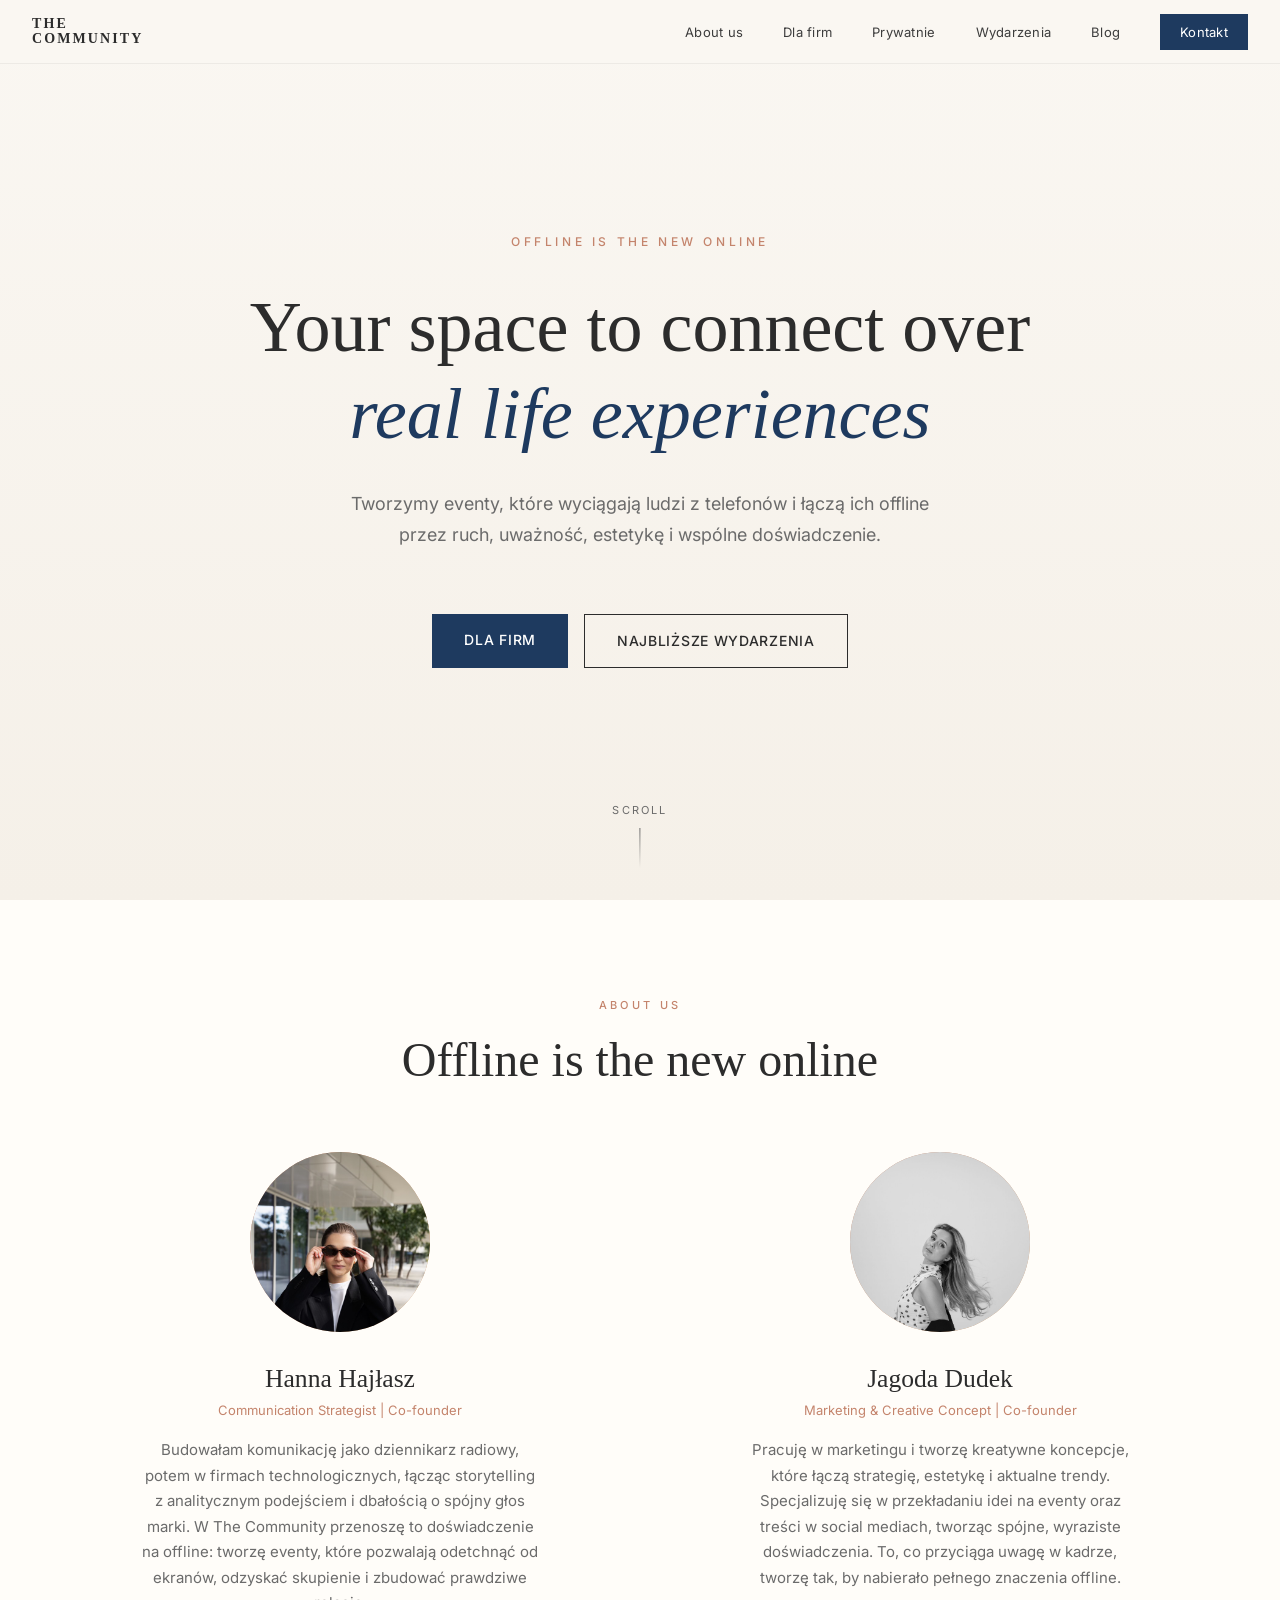
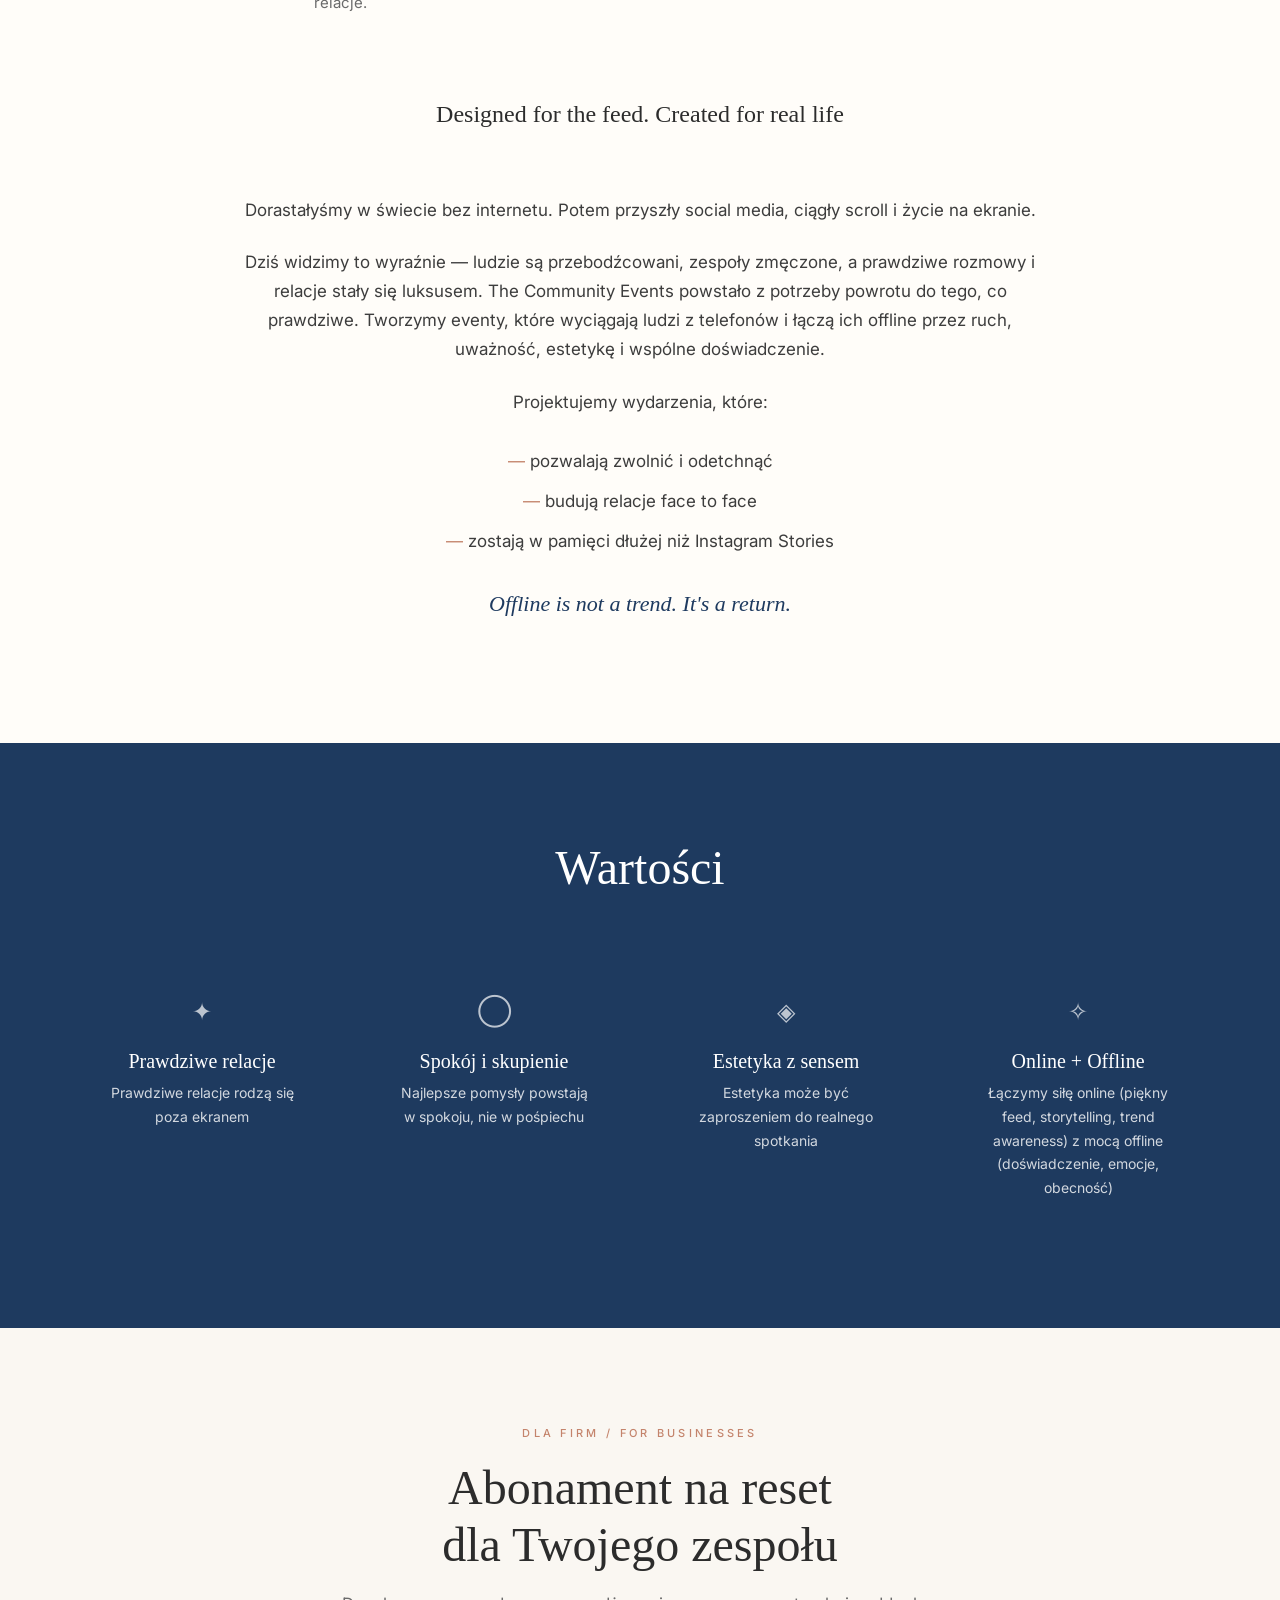
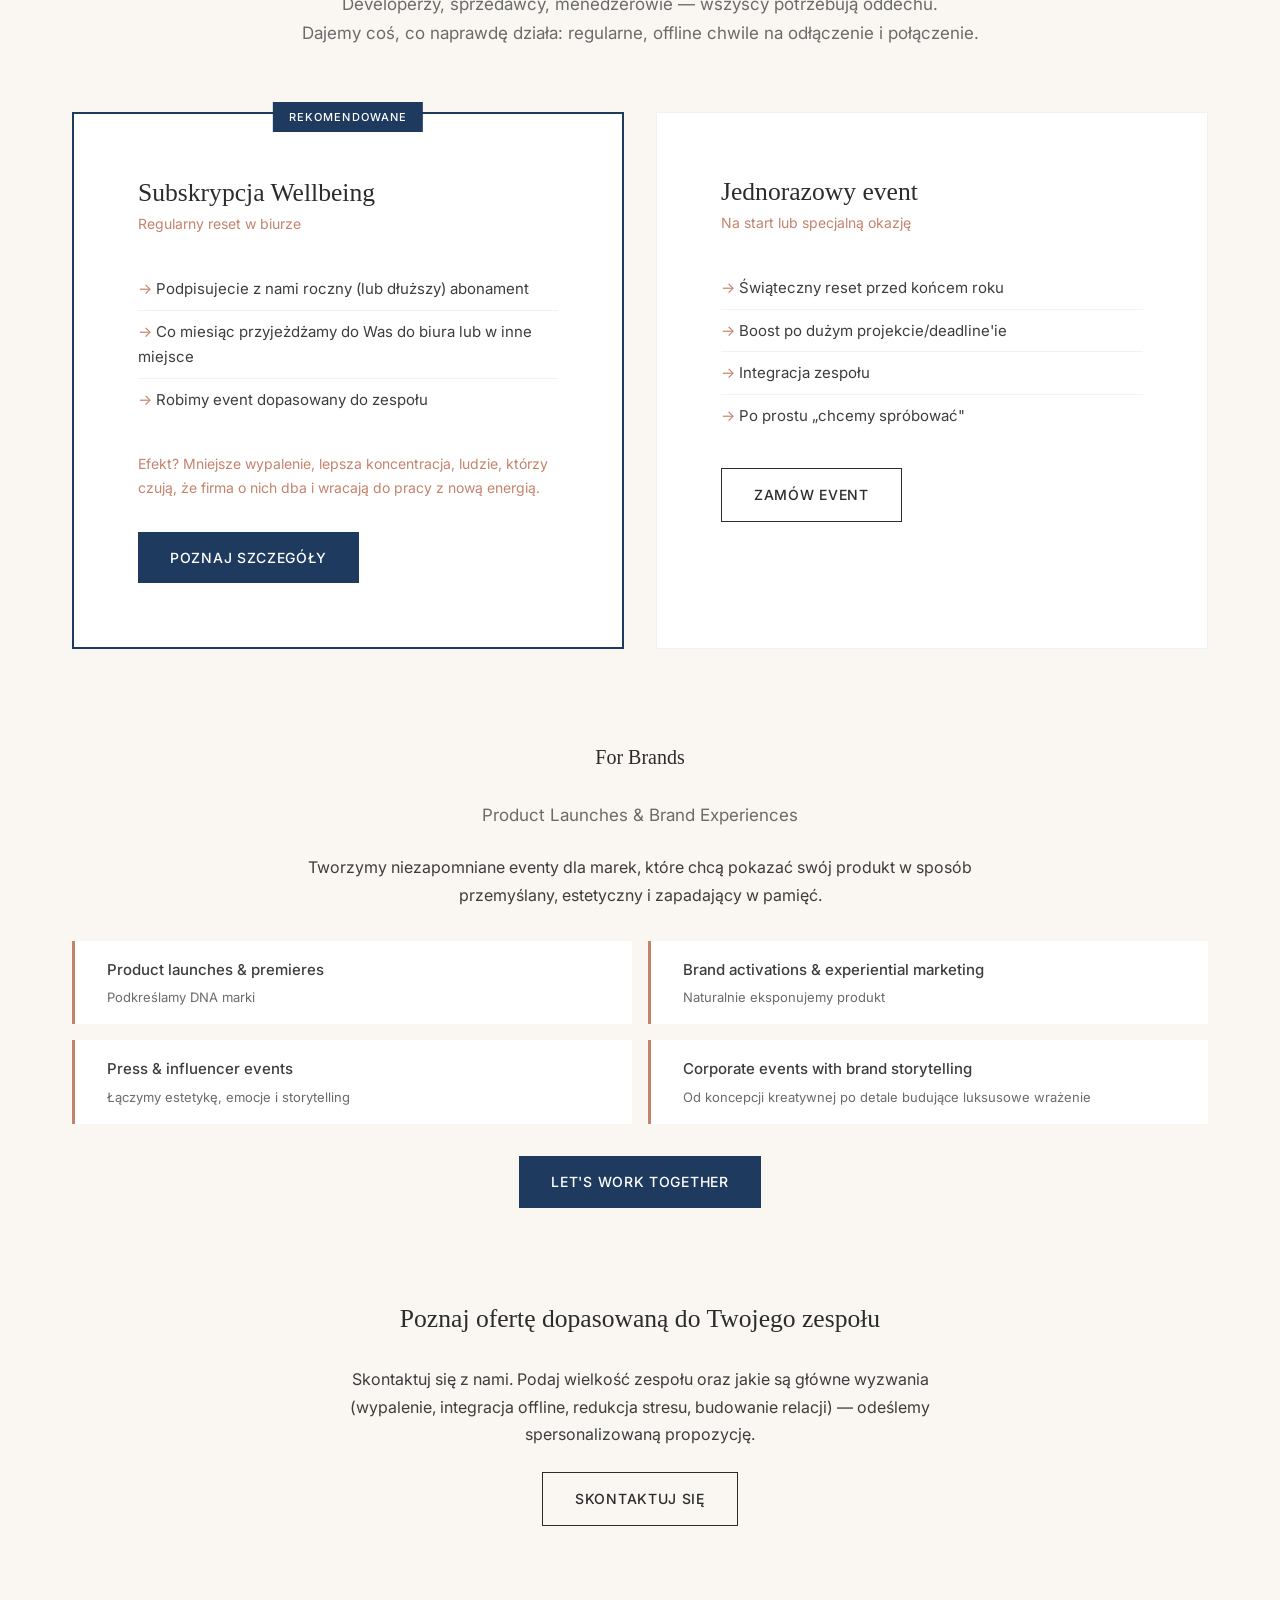
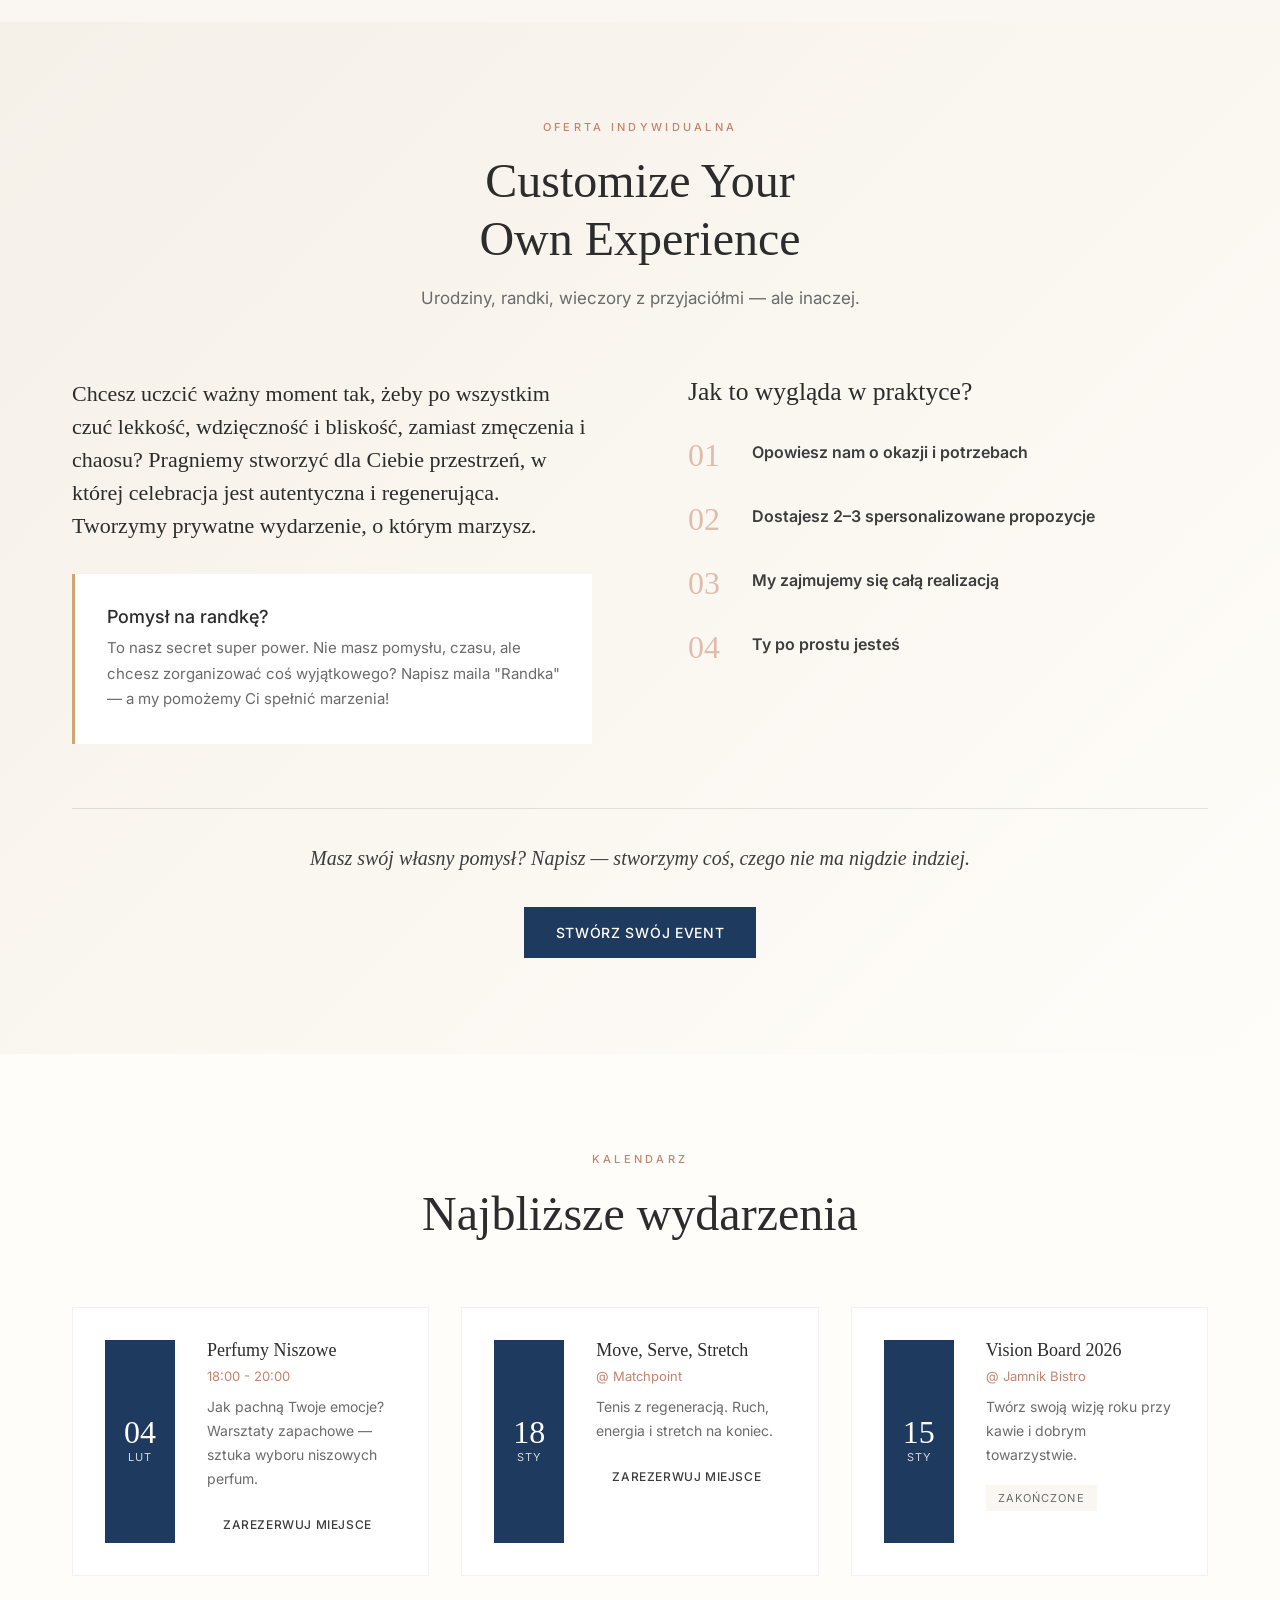
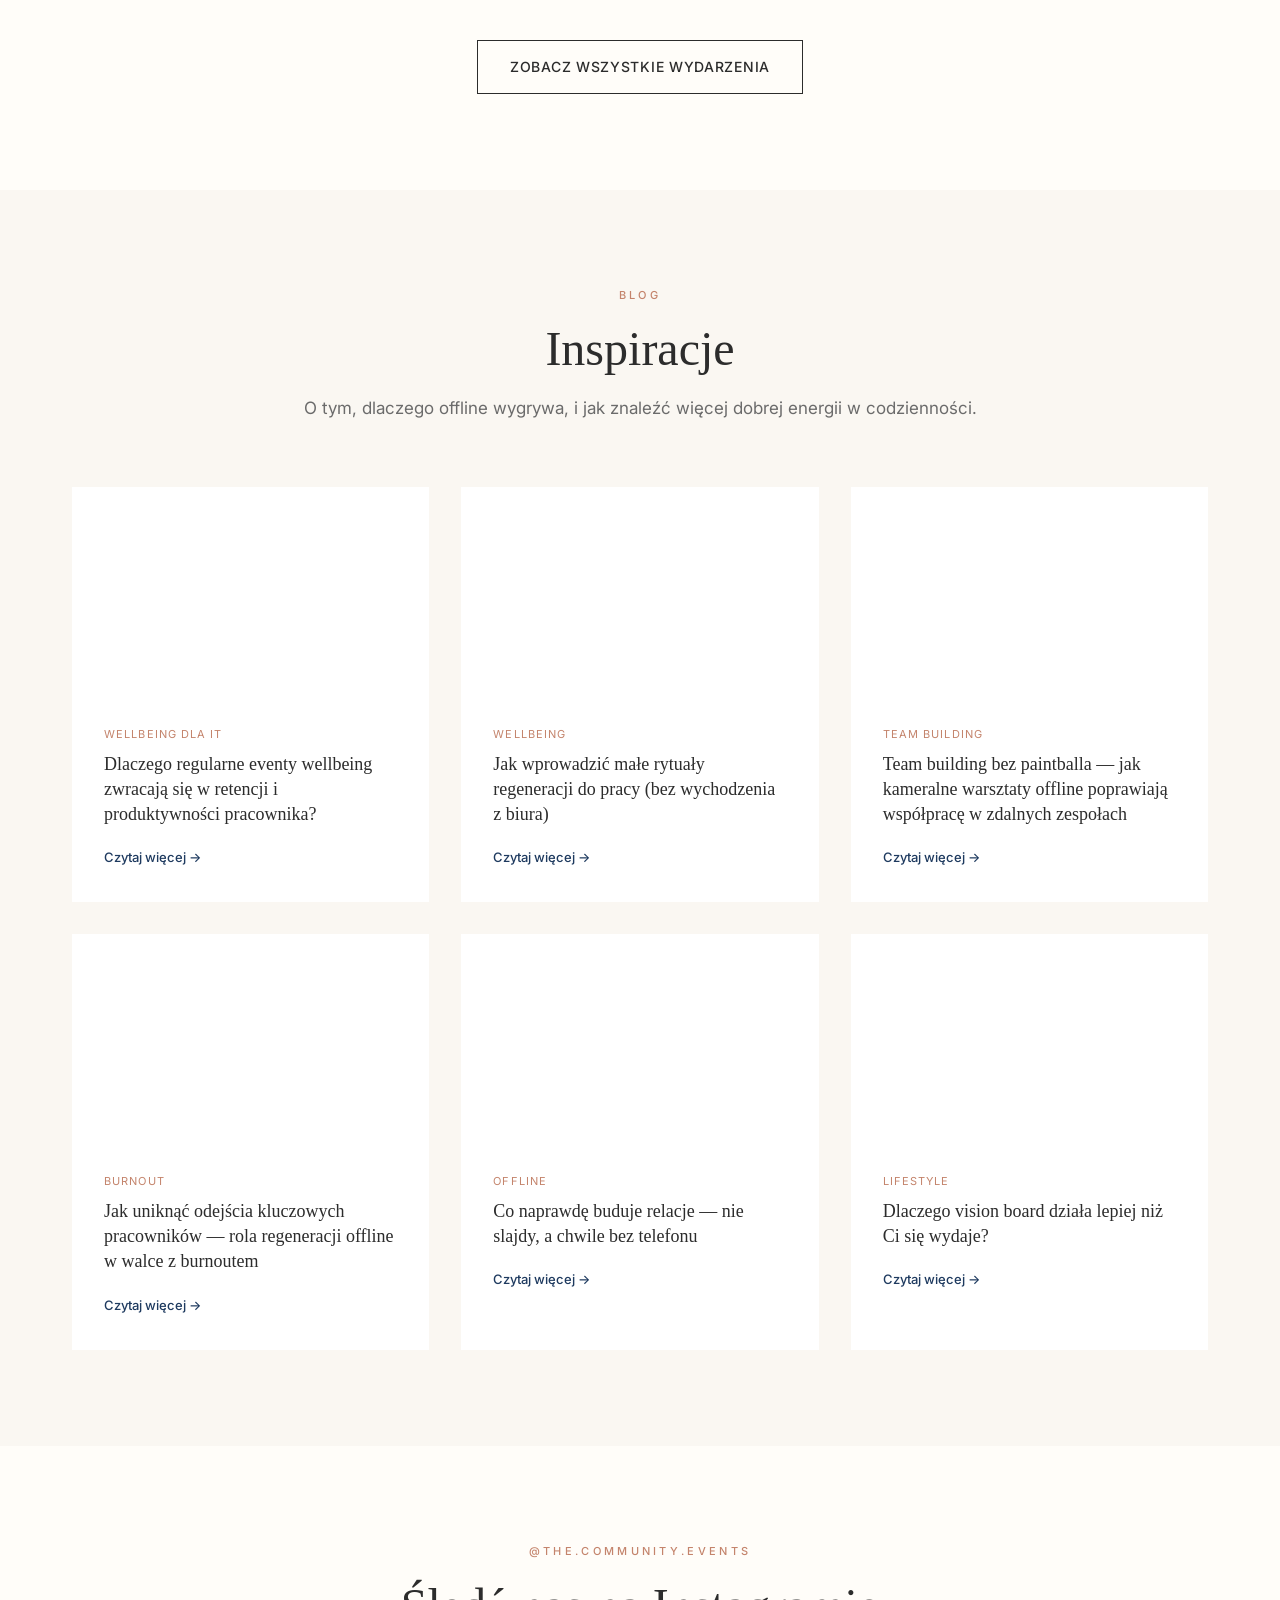
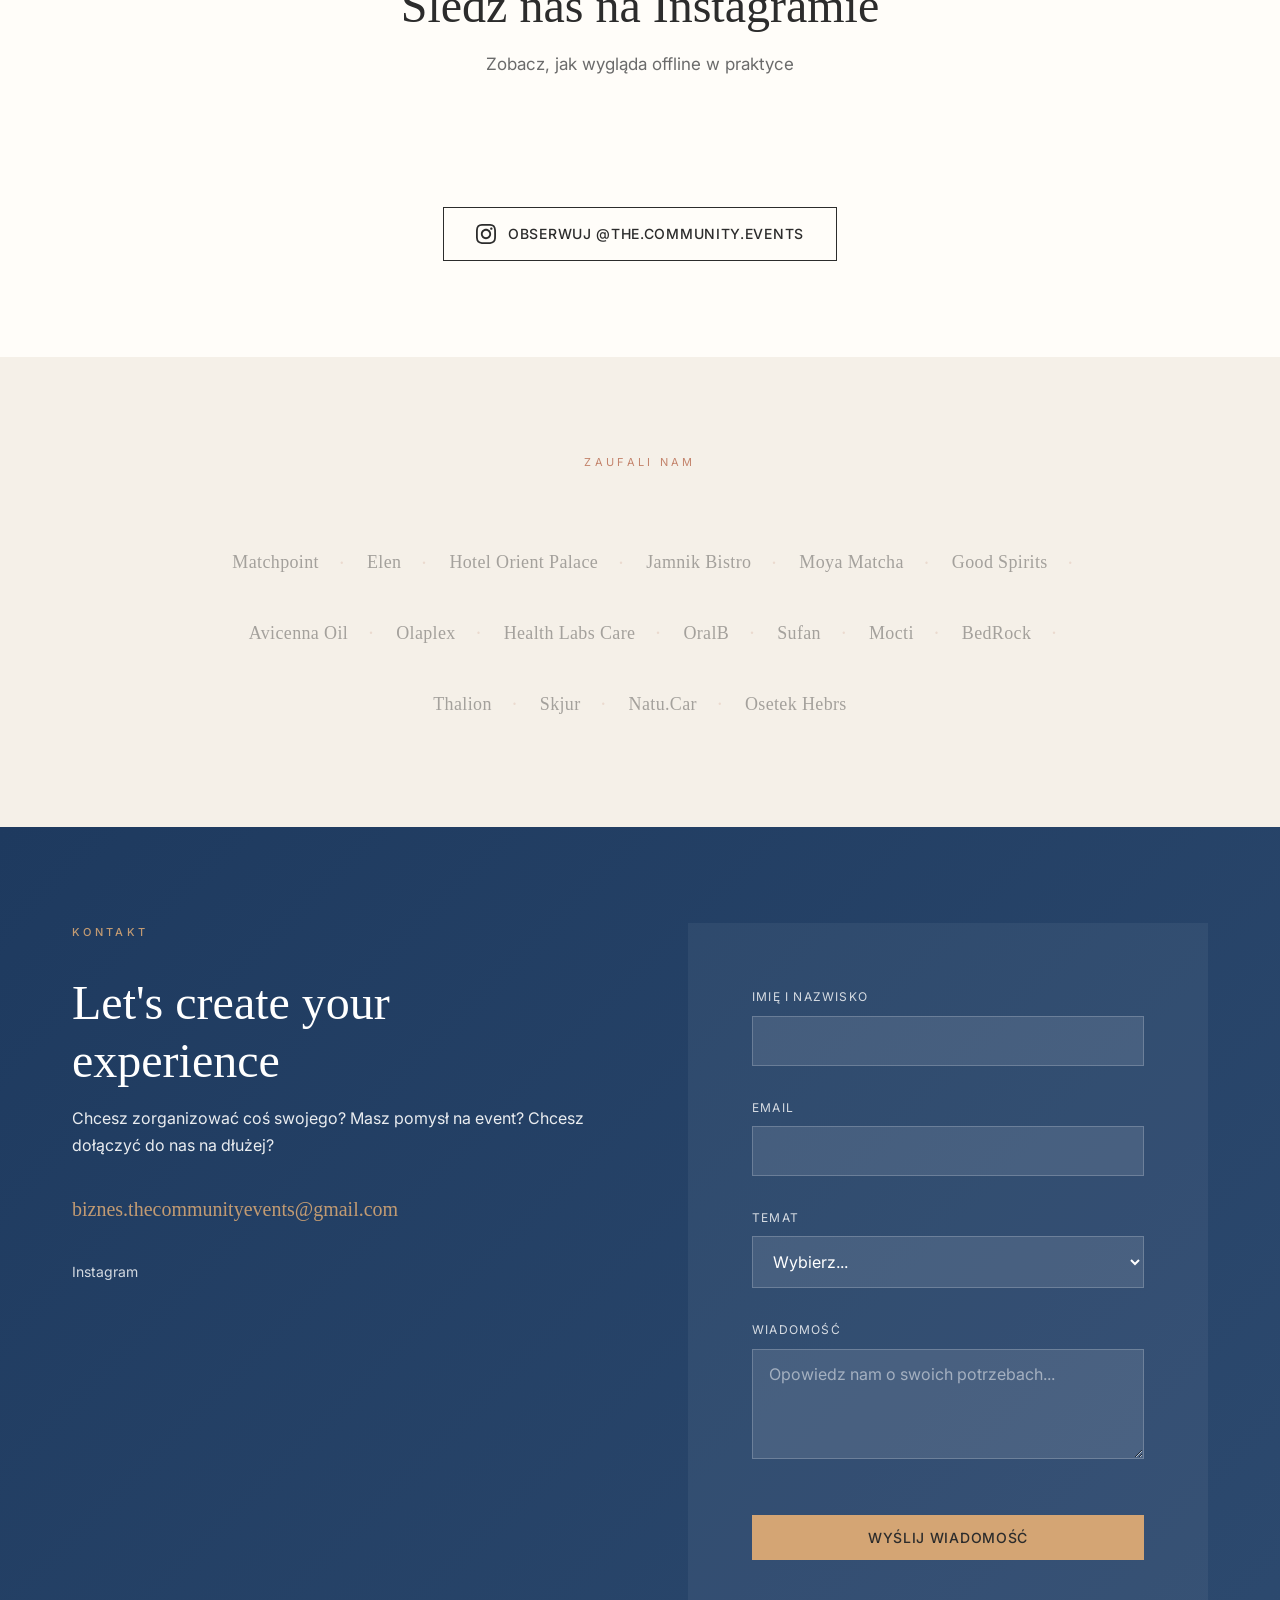
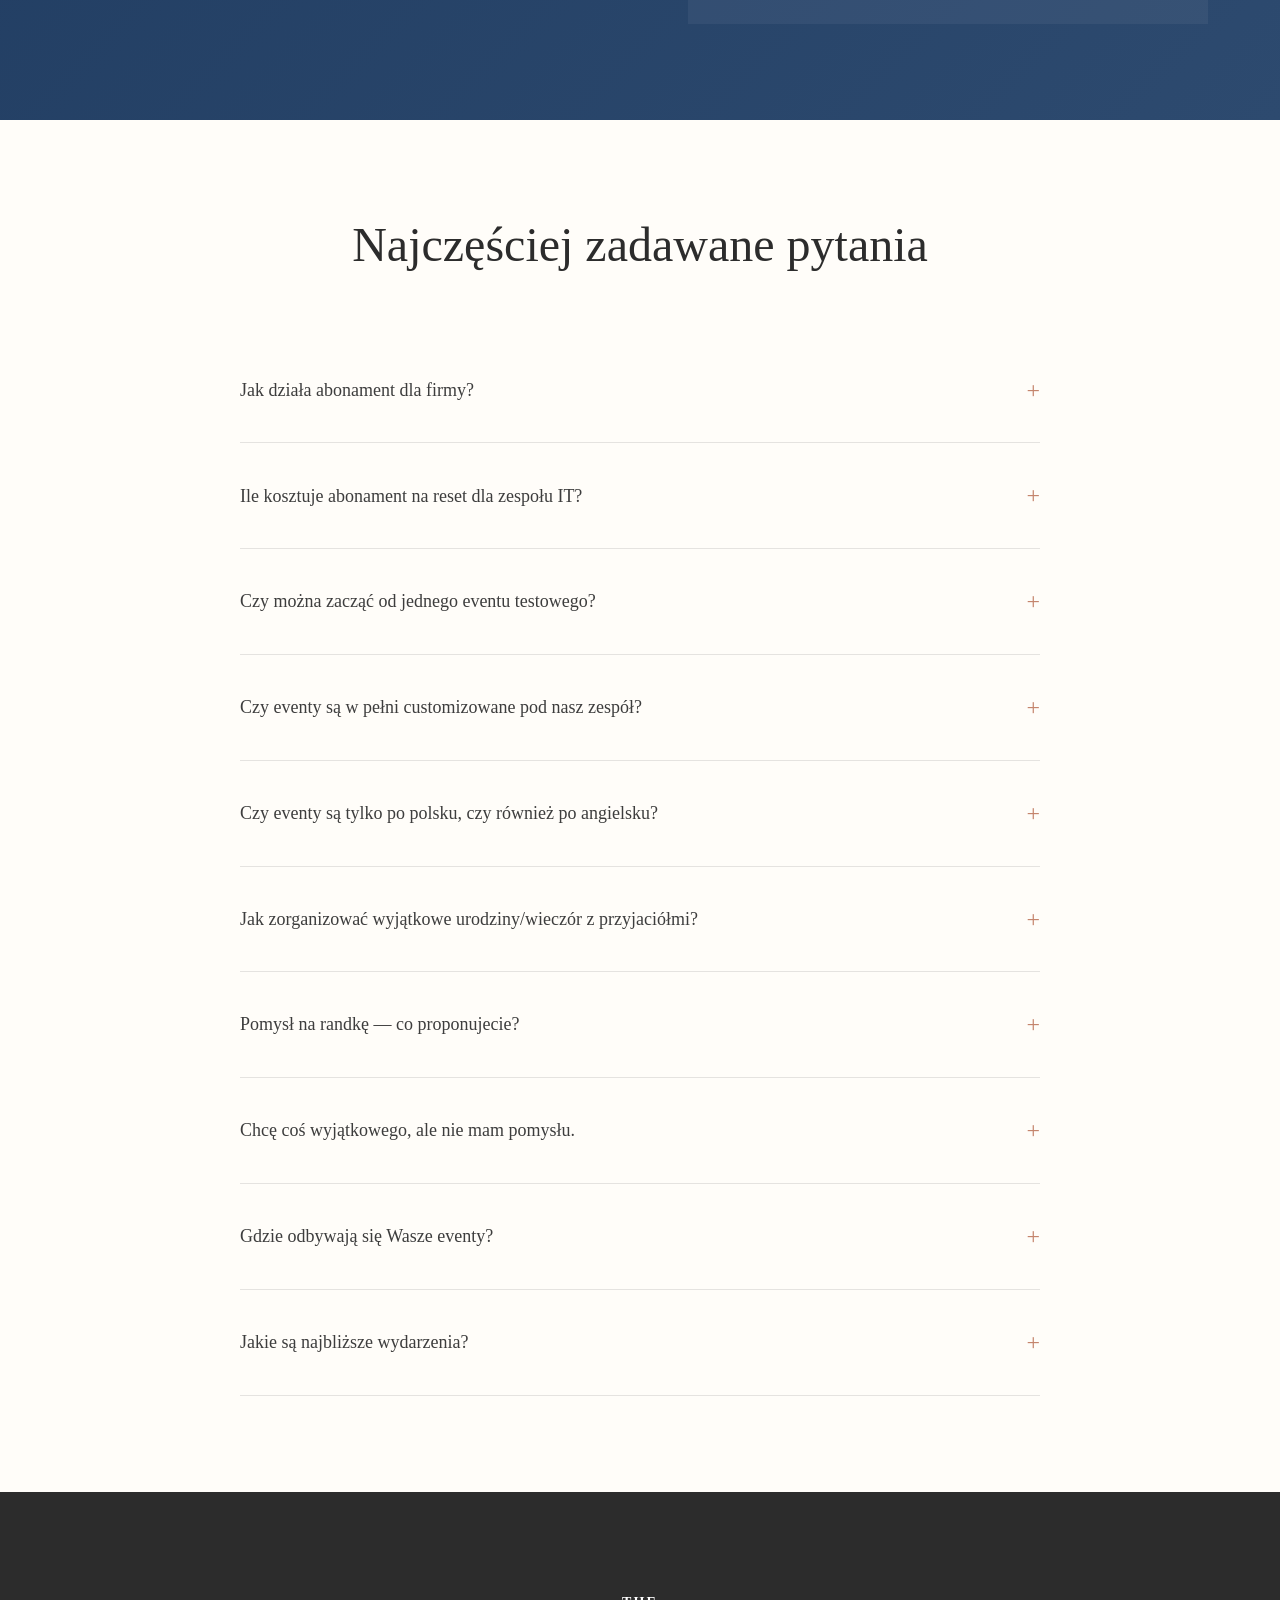
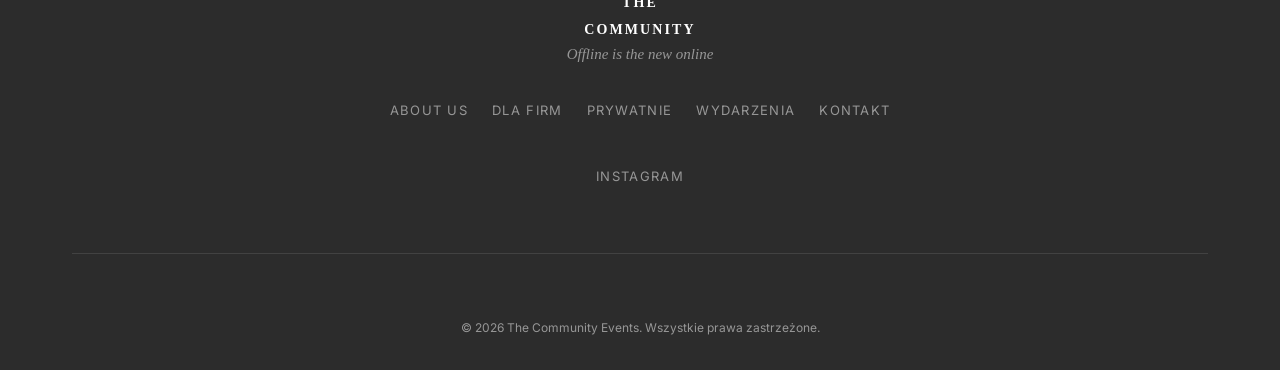
==== commit 1da582f4: "Remove "Wierzymy, że:" subtitle from values section Co-Authored-By: Claude Opus 4.6 <noreply@anthrop" ====
--- a/index.html
+++ b/index.html
@@ -103,7 +103,6 @@
     <section class="values">
         <div class="container">
             <h2 class="section-title centered">Wartości</h2>
-            <p style="text-align: center; color: rgba(255,255,255,0.7); font-size: 1.0625rem; margin-bottom: 2rem;">Wierzymy, że:</p>
             <div class="values-grid">
                 <div class="value-card">
                     <div class="value-icon">✦</div>
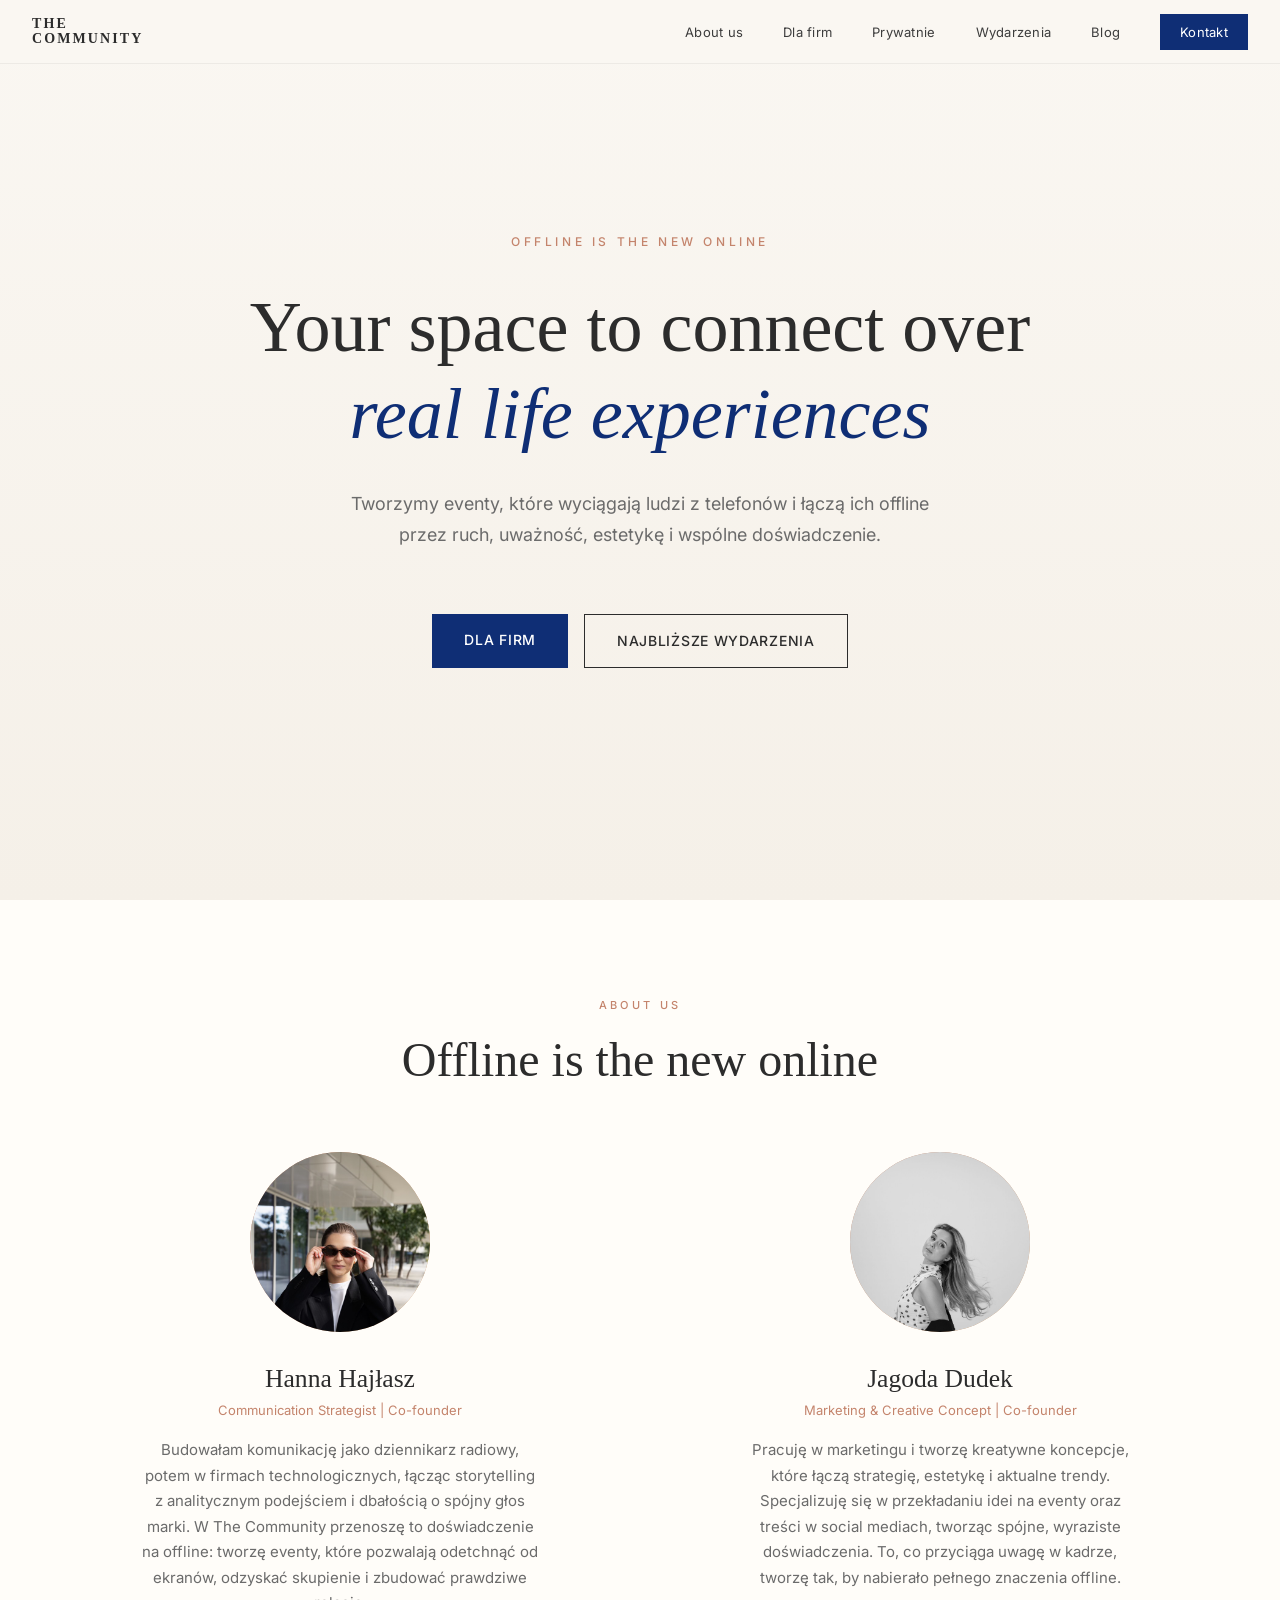
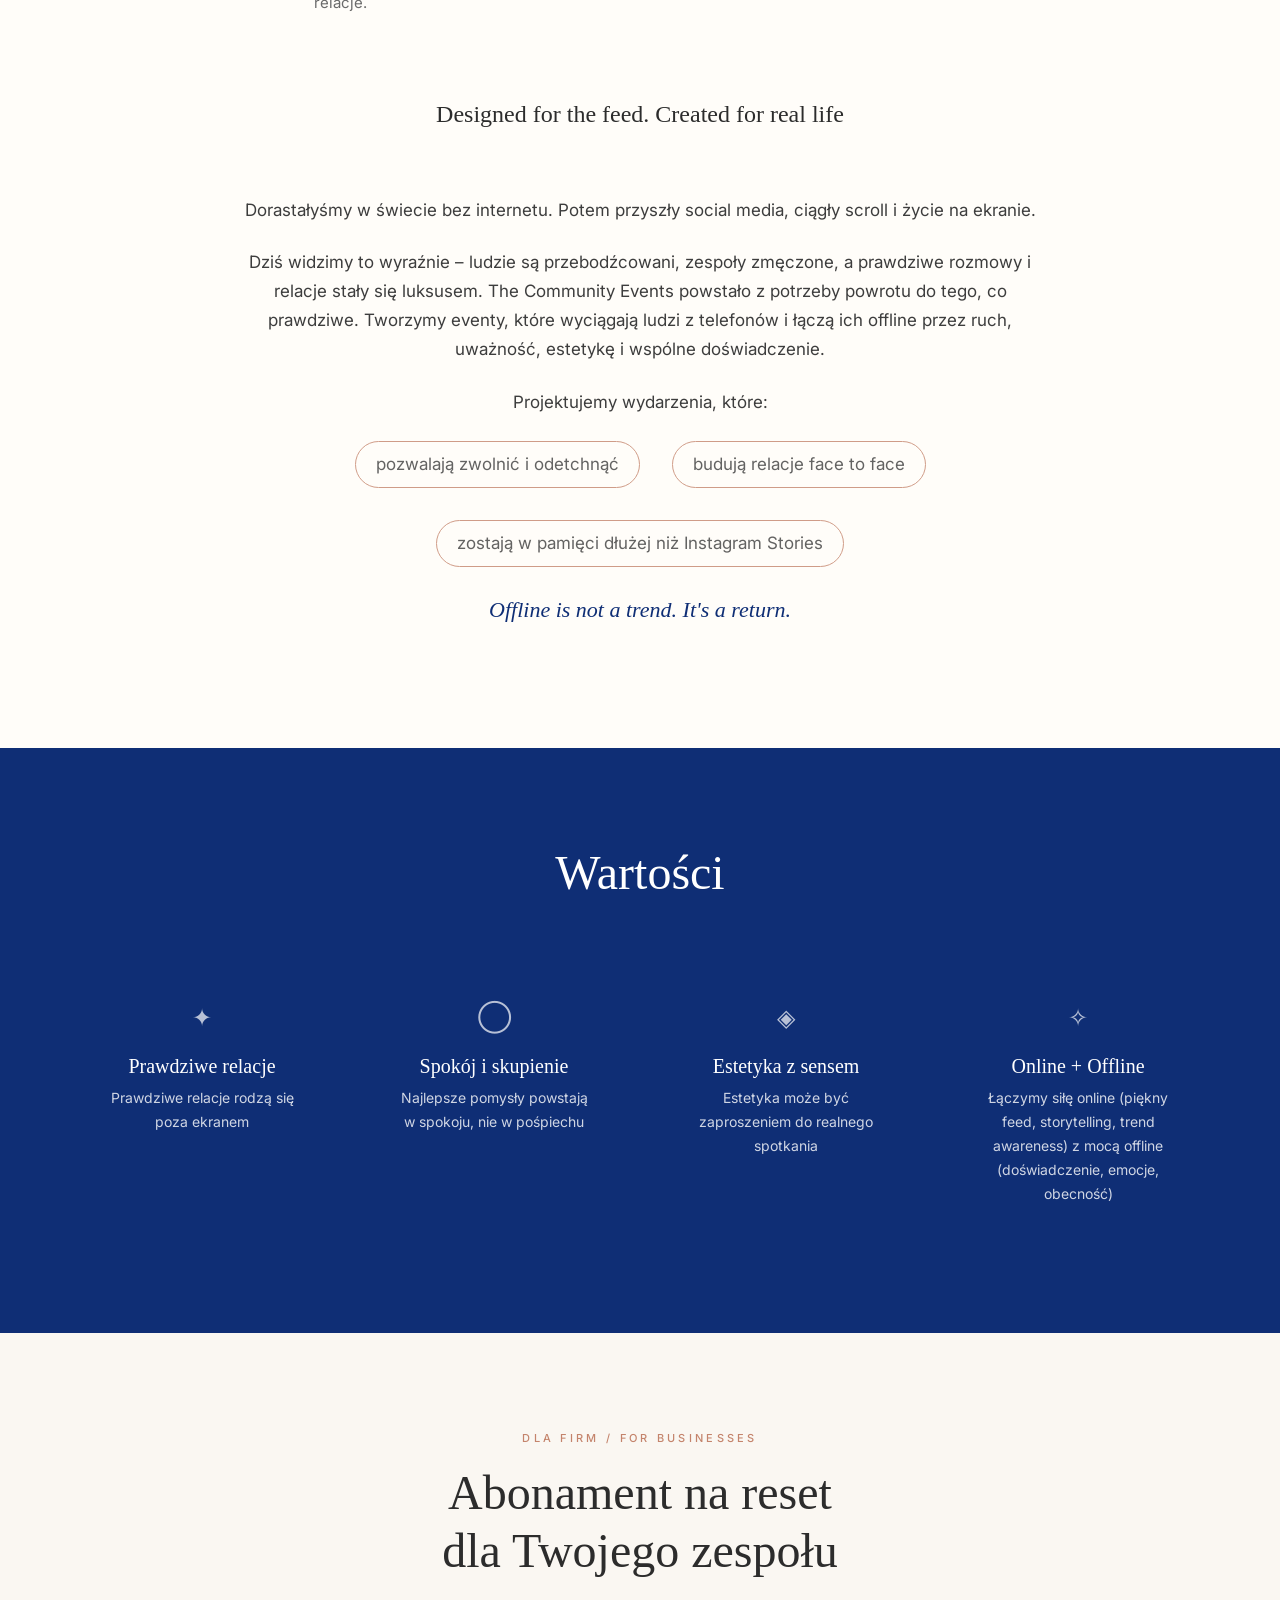
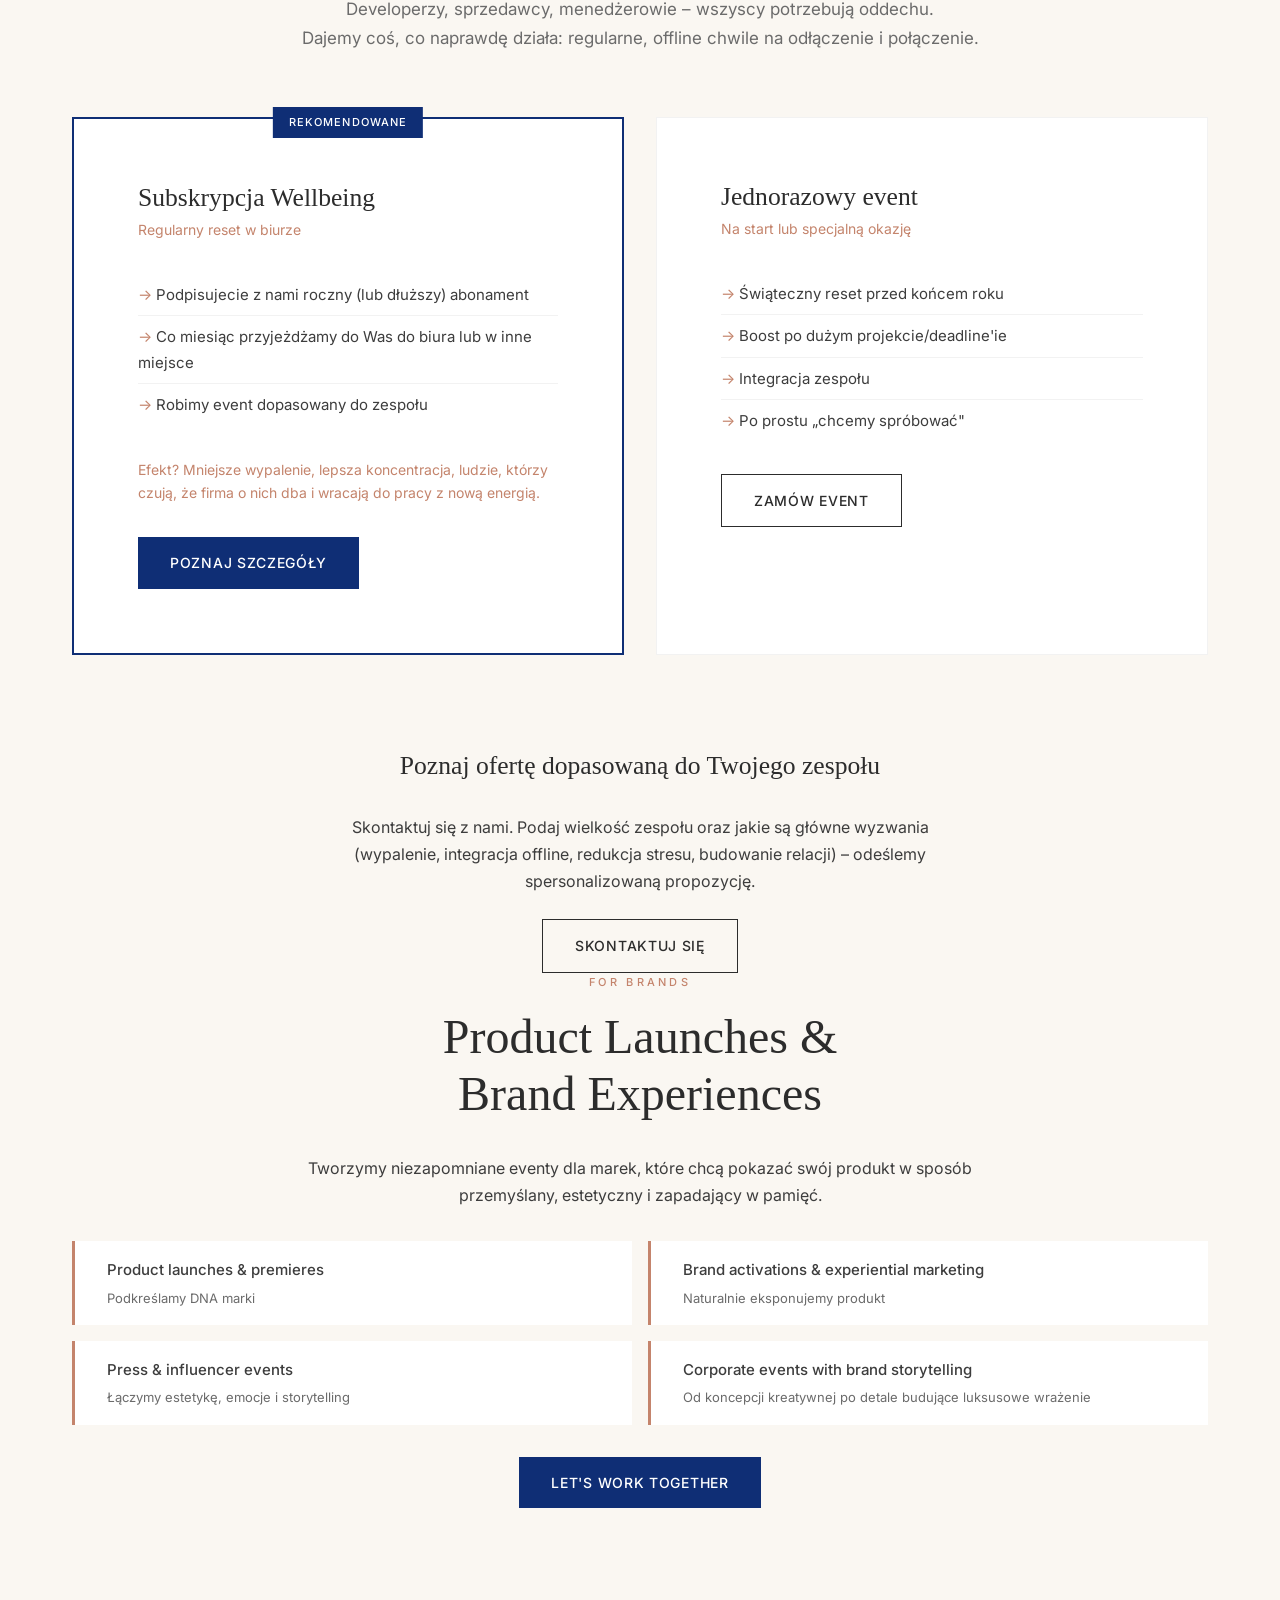
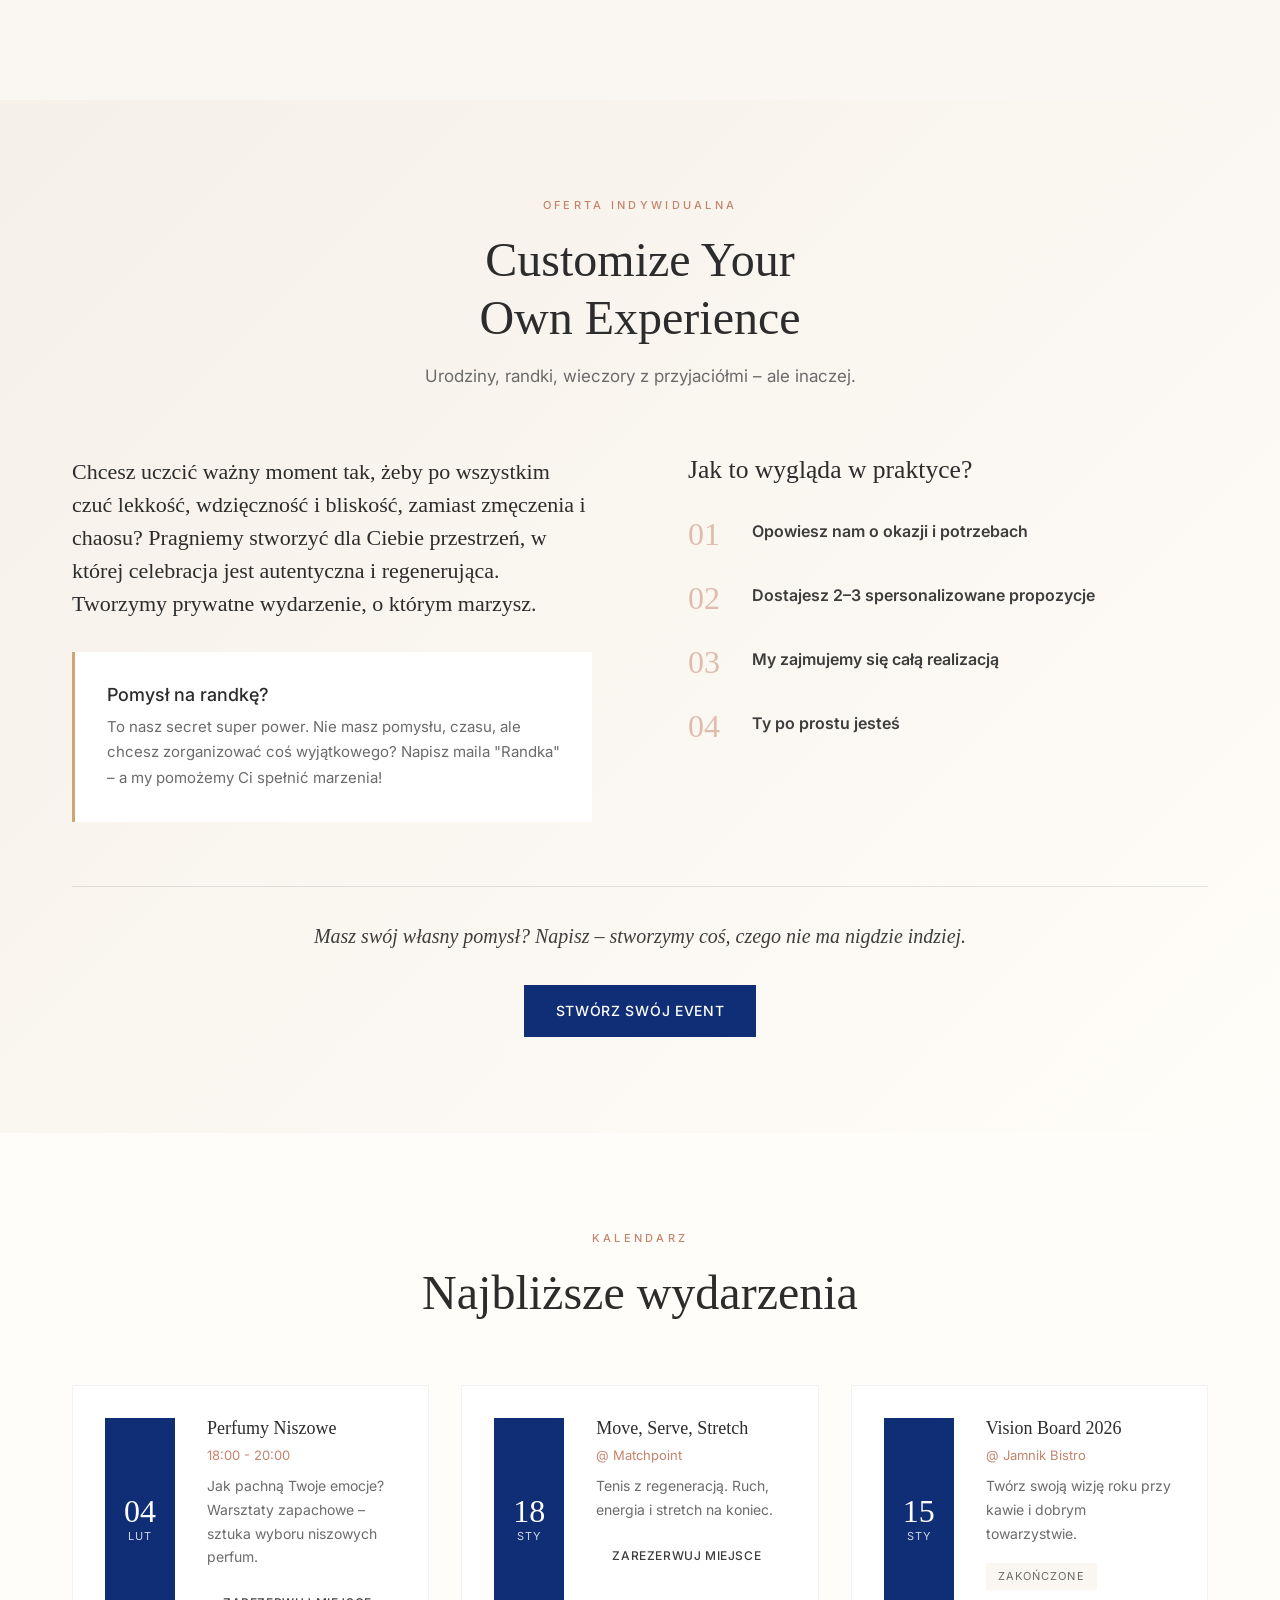
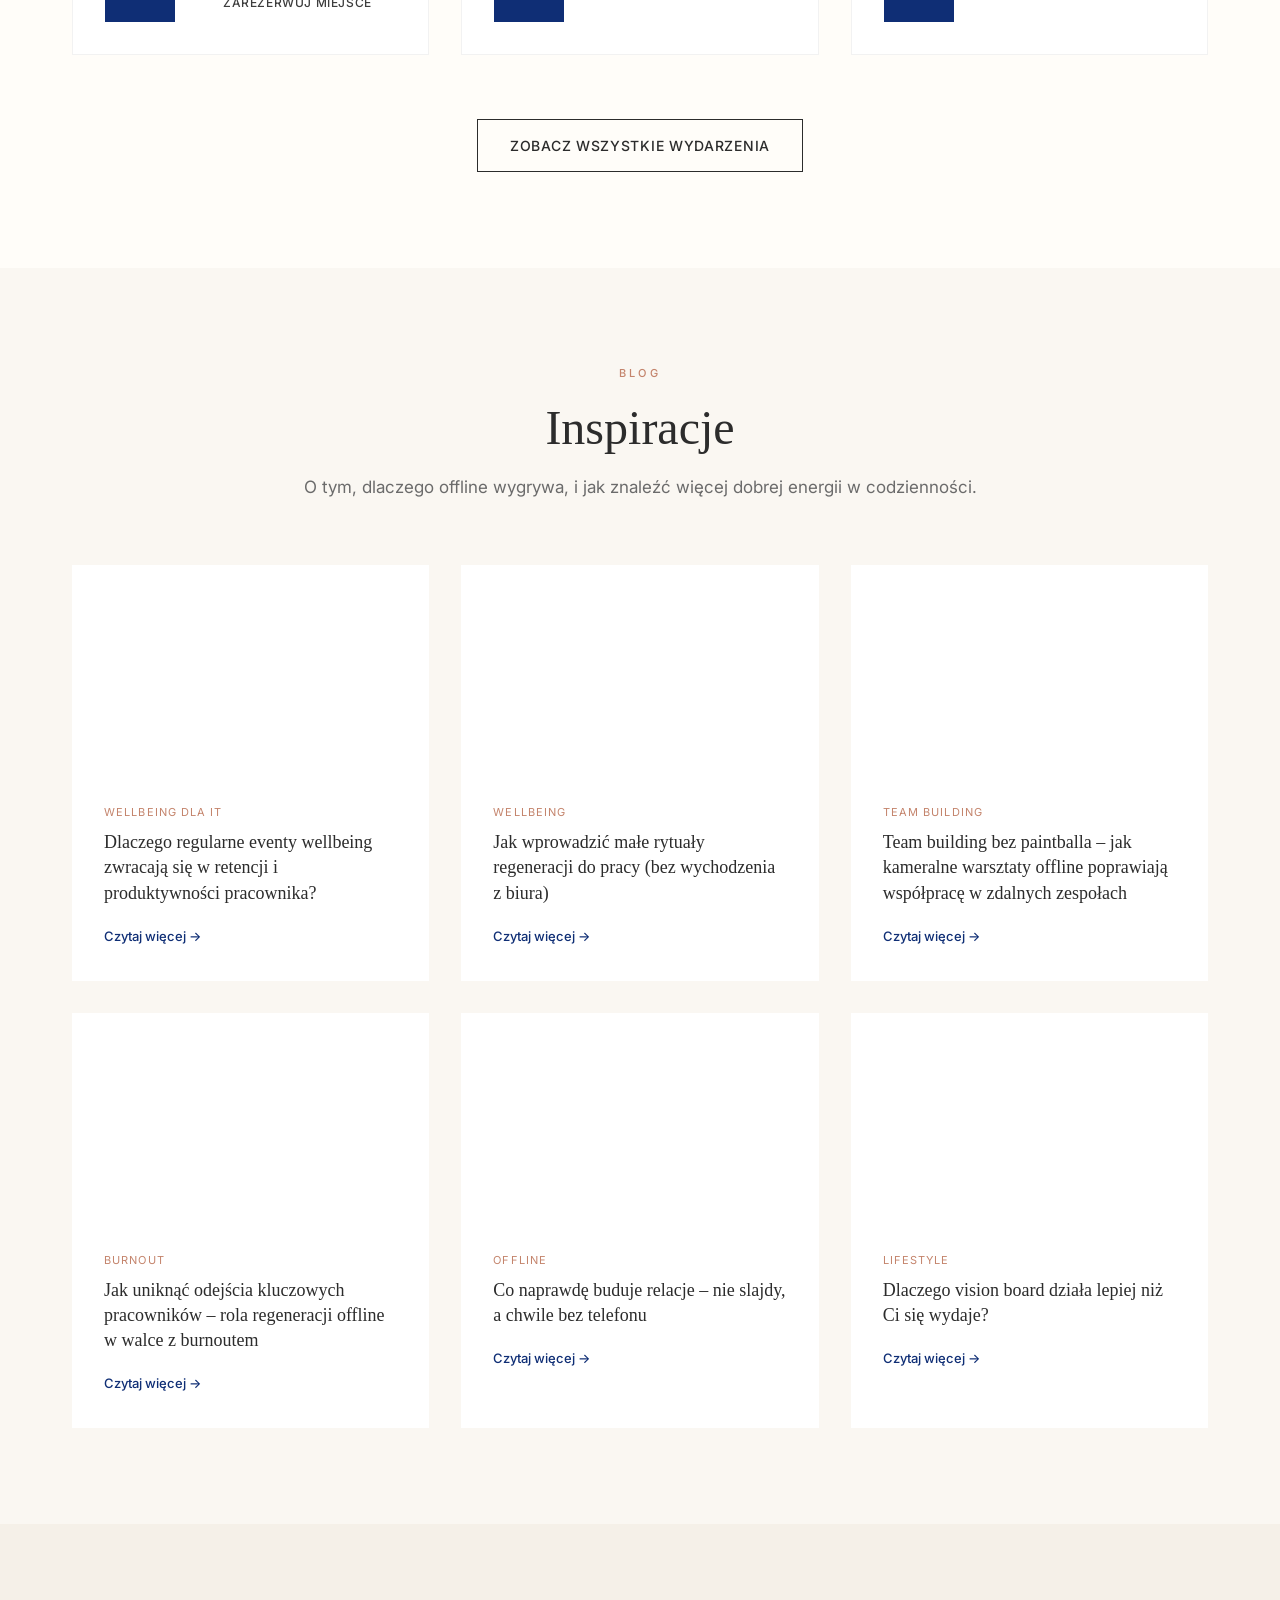
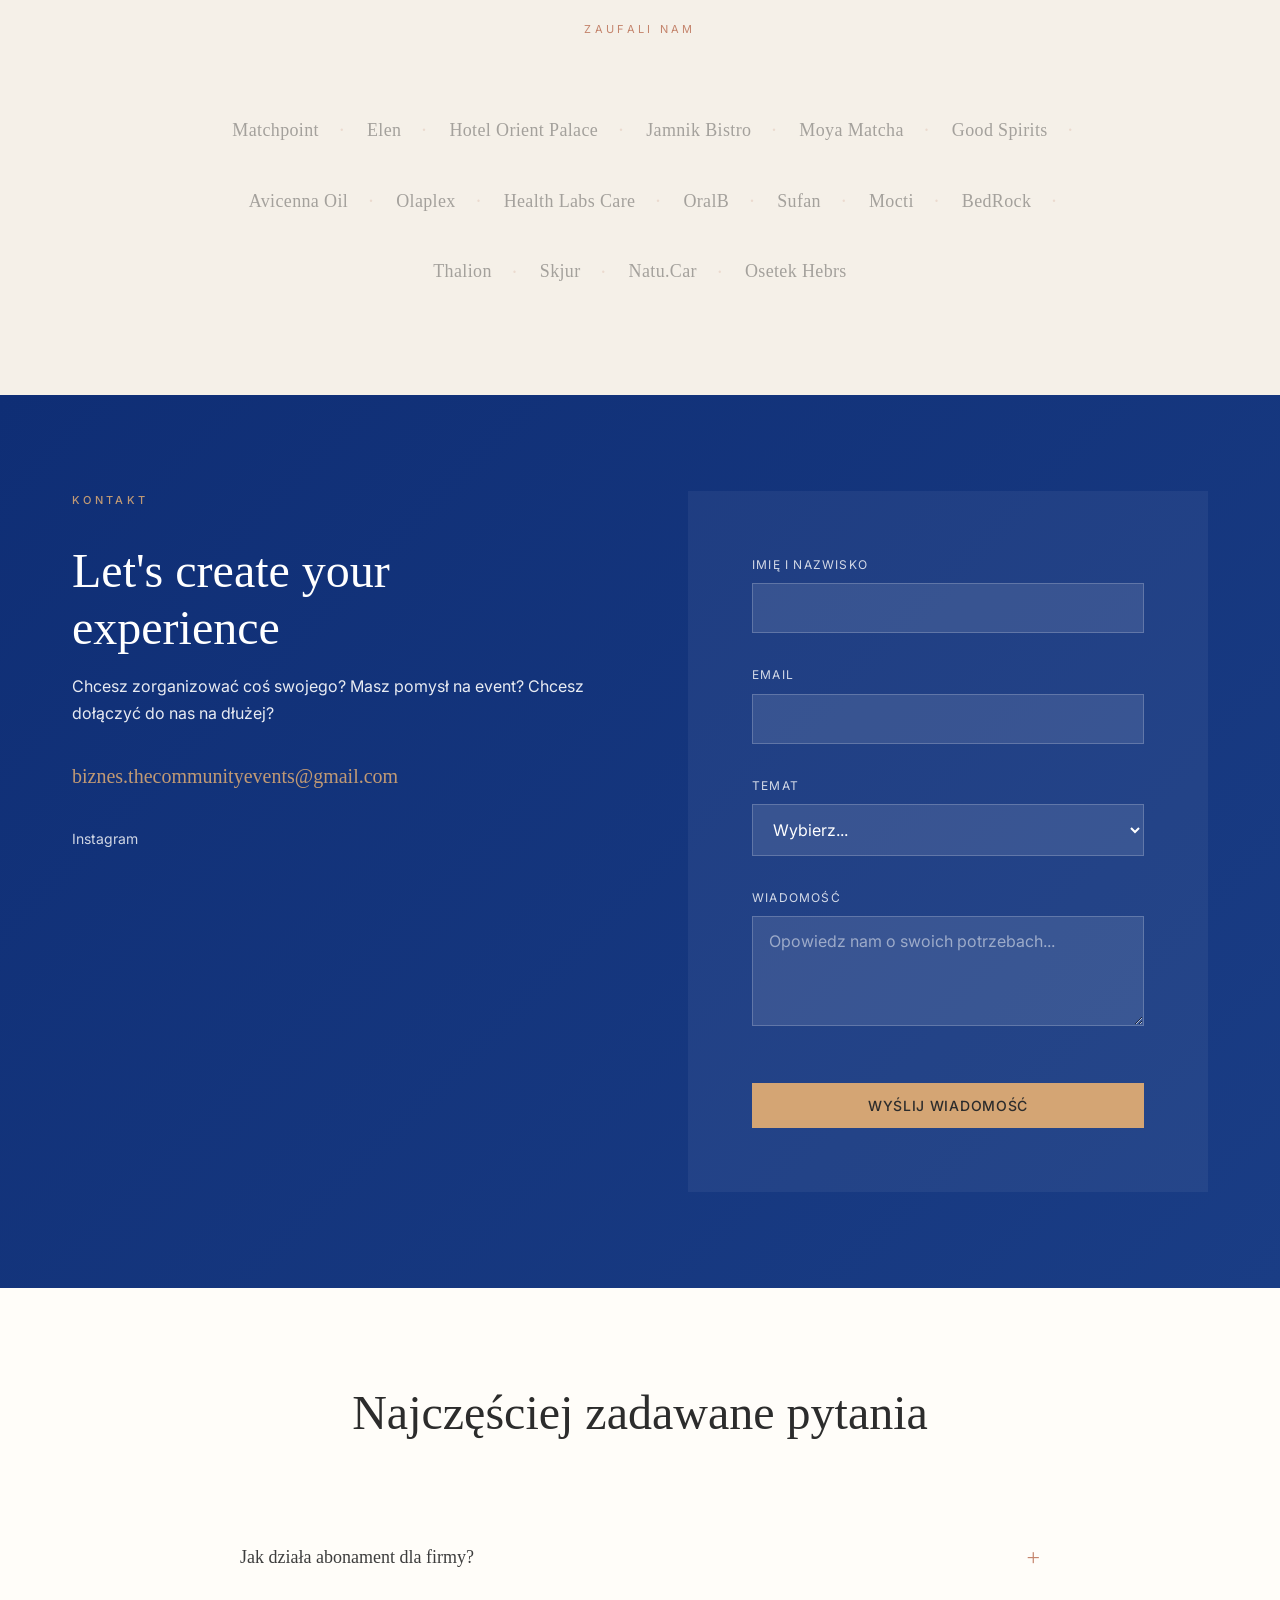
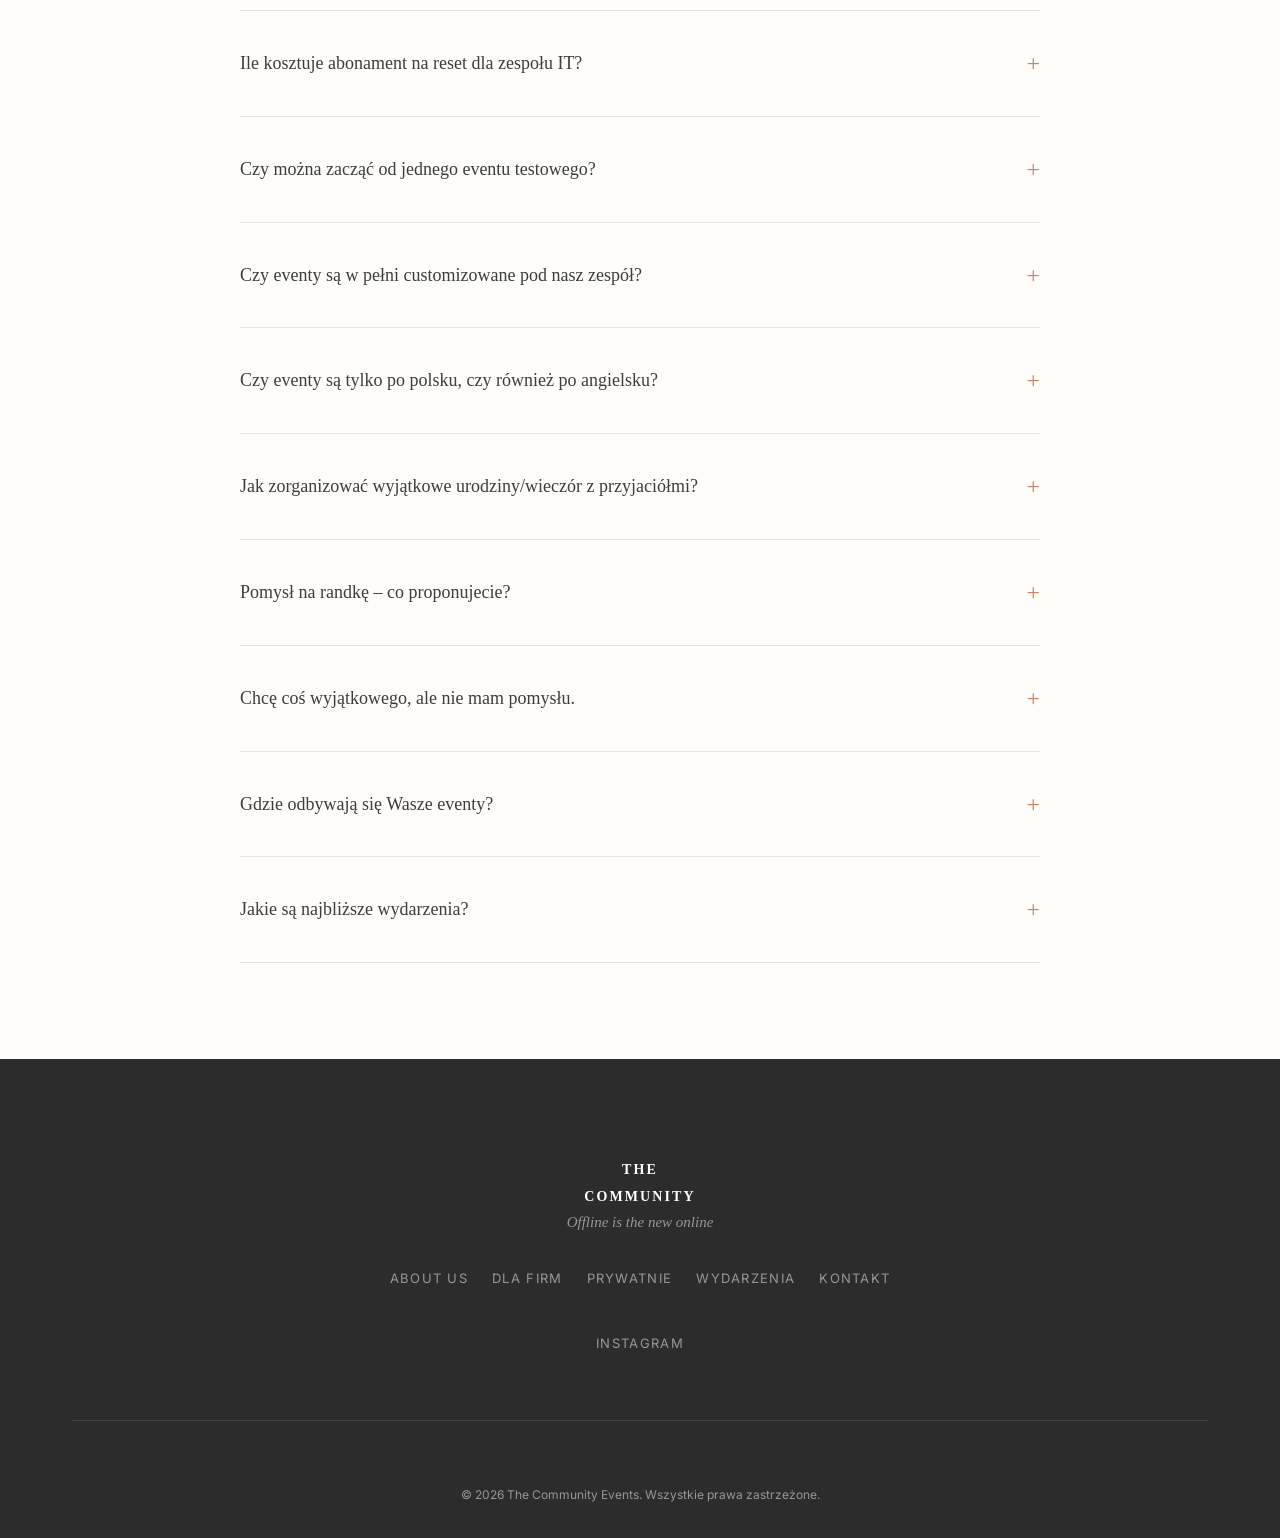
==== commit 2bed1acb: "Poprawki WWW v2: kolory, SEO, układ sekcji, czyszczenie UI - Zmiana koloru navy #1E3A5F → #0F2E75 w " ====
--- a/index.html
+++ b/index.html
@@ -44,10 +44,6 @@
                 <a href="#events" class="btn btn-secondary">Najbliższe wydarzenia</a>
             </div>
         </div>
-        <div class="hero-scroll">
-            <span>Scroll</span>
-            <div class="scroll-line"></div>
-        </div>
     </header>
 
     <!-- About Section -->
@@ -87,7 +83,7 @@
 
             <div class="about-story">
                 <p>Dorastałyśmy w świecie bez internetu. Potem przyszły social media, ciągły scroll i życie na ekranie.</p>
-                <p>Dziś widzimy to wyraźnie — ludzie są przebodźcowani, zespoły zmęczone, a prawdziwe rozmowy i relacje stały się luksusem. The Community Events powstało z potrzeby powrotu do tego, co prawdziwe. Tworzymy eventy, które wyciągają ludzi z telefonów i łączą ich offline przez ruch, uważność, estetykę i wspólne doświadczenie.</p>
+                <p>Dziś widzimy to wyraźnie – ludzie są przebodźcowani, zespoły zmęczone, a prawdziwe rozmowy i relacje stały się luksusem. The Community Events powstało z potrzeby powrotu do tego, co prawdziwe. Tworzymy eventy, które wyciągają ludzi z telefonów i łączą ich offline przez ruch, uważność, estetykę i wspólne doświadczenie.</p>
                 <p>Projektujemy wydarzenia, które:</p>
                 <ul>
                     <li>pozwalają zwolnić i odetchnąć</li>
@@ -134,7 +130,7 @@
             <div class="section-header">
                 <p class="section-tag">Dla firm / For Businesses</p>
                 <h2 class="section-title">Abonament na reset<br>dla Twojego zespołu</h2>
-                <p class="section-subtitle">Developerzy, sprzedawcy, menedżerowie — wszyscy potrzebują oddechu.<br>Dajemy coś, co naprawdę działa: regularne, offline chwile na odłączenie i połączenie.</p>
+                <p class="section-subtitle">Developerzy, sprzedawcy, menedżerowie – wszyscy potrzebują oddechu.<br>Dajemy coś, co naprawdę działa: regularne, offline chwile na odłączenie i połączenie.</p>
             </div>
 
             <div class="business-options">
@@ -163,9 +159,19 @@
                 </div>
             </div>
 
+            <div class="business-results">
+                <h3>Poznaj ofertę dopasowaną do Twojego zespołu</h3>
+                <p style="text-align: center; max-width: 600px; margin: 1rem auto;">Skontaktuj się z nami. Podaj wielkość zespołu oraz jakie są główne wyzwania (wypalenie, integracja offline, redukcja stresu, budowanie relacji) – odeślemy spersonalizowaną propozycję.</p>
+                <div style="text-align: center; margin-top: 1.5rem;">
+                    <a href="#contact" class="btn btn-secondary">Skontaktuj się</a>
+                </div>
+            </div>
+
             <div class="services-showcase">
-                <h3 class="services-title">For Brands</h3>
-                <p style="text-align: center; font-size: 1.0625rem; color: var(--color-text-light); margin-bottom: 1.5rem;">Product Launches & Brand Experiences</p>
+                <div class="section-header">
+                    <p class="section-tag">For Brands</p>
+                    <h2 class="section-title">Product Launches &<br>Brand Experiences</h2>
+                </div>
                 <p style="max-width: 700px; margin: 0 auto 2rem; color: var(--color-text); text-align: center;">Tworzymy niezapomniane eventy dla marek, które chcą pokazać swój produkt w sposób przemyślany, estetyczny i zapadający w pamięć.</p>
                 <div class="services-grid">
                     <div class="service-item">
@@ -189,14 +195,6 @@
                     <a href="#contact" class="btn btn-primary">Let's work together</a>
                 </div>
             </div>
-
-            <div class="business-results">
-                <h3>Poznaj ofertę dopasowaną do Twojego zespołu</h3>
-                <p style="text-align: center; max-width: 600px; margin: 1rem auto;">Skontaktuj się z nami. Podaj wielkość zespołu oraz jakie są główne wyzwania (wypalenie, integracja offline, redukcja stresu, budowanie relacji) — odeślemy spersonalizowaną propozycję.</p>
-                <div style="text-align: center; margin-top: 1.5rem;">
-                    <a href="#contact" class="btn btn-secondary">Skontaktuj się</a>
-                </div>
-            </div>
         </div>
     </section>
 
@@ -206,7 +204,7 @@
             <div class="section-header">
                 <p class="section-tag">Oferta Indywidualna</p>
                 <h2 class="section-title">Customize Your<br>Own Experience</h2>
-                <p class="section-subtitle">Urodziny, randki, wieczory z przyjaciółmi — ale inaczej.</p>
+                <p class="section-subtitle">Urodziny, randki, wieczory z przyjaciółmi – ale inaczej.</p>
             </div>
 
             <div class="private-content">
@@ -215,7 +213,7 @@
 
                     <div class="special-offer">
                         <h4>Pomysł na randkę?</h4>
-                        <p>To nasz secret super power. Nie masz pomysłu, czasu, ale chcesz zorganizować coś wyjątkowego? Napisz maila "Randka" — a my pomożemy Ci spełnić marzenia!</p>
+                        <p>To nasz secret super power. Nie masz pomysłu, czasu, ale chcesz zorganizować coś wyjątkowego? Napisz maila "Randka" – a my pomożemy Ci spełnić marzenia!</p>
                     </div>
                 </div>
 
@@ -251,7 +249,7 @@
             </div>
 
             <div class="private-cta">
-                <p>Masz swój własny pomysł? Napisz — stworzymy coś, czego nie ma nigdzie indziej.</p>
+                <p>Masz swój własny pomysł? Napisz – stworzymy coś, czego nie ma nigdzie indziej.</p>
                 <a href="#contact" class="btn btn-primary">Stwórz swój event</a>
             </div>
         </div>
@@ -274,7 +272,7 @@
                     <div class="event-info">
                         <h3>Perfumy Niszowe</h3>
                         <p class="event-time">18:00 - 20:00</p>
-                        <p class="event-desc">Jak pachną Twoje emocje? Warsztaty zapachowe — sztuka wyboru niszowych perfum.</p>
+                        <p class="event-desc">Jak pachną Twoje emocje? Warsztaty zapachowe – sztuka wyboru niszowych perfum.</p>
                         <a href="#" class="btn btn-small">Zarezerwuj miejsce</a>
                     </div>
                 </div>
@@ -340,7 +338,7 @@
                     <div class="blog-image" style="background-image: url('https://images.unsplash.com/photo-1739430170523-29f7a6c7093f?w=600&h=400&fit=crop');"></div>
                     <div class="blog-content">
                         <span class="blog-tag">Team building</span>
-                        <h3>Team building bez paintballa — jak kameralne warsztaty offline poprawiają współpracę w zdalnych zespołach</h3>
+                        <h3>Team building bez paintballa – jak kameralne warsztaty offline poprawiają współpracę w zdalnych zespołach</h3>
                         <a href="#" class="blog-link">Czytaj więcej →</a>
                     </div>
                 </article>
@@ -348,7 +346,7 @@
                     <div class="blog-image" style="background-image: url('https://images.unsplash.com/photo-1758237782492-be2393b4d945?w=600&h=400&fit=crop');"></div>
                     <div class="blog-content">
                         <span class="blog-tag">Burnout</span>
-                        <h3>Jak uniknąć odejścia kluczowych pracowników — rola regeneracji offline w walce z burnoutem</h3>
+                        <h3>Jak uniknąć odejścia kluczowych pracowników – rola regeneracji offline w walce z burnoutem</h3>
                         <a href="#" class="blog-link">Czytaj więcej →</a>
                     </div>
                 </article>
@@ -356,7 +354,7 @@
                     <div class="blog-image" style="background-image: url('https://images.unsplash.com/photo-1758525225745-c91556434170?w=600&h=400&fit=crop');"></div>
                     <div class="blog-content">
                         <span class="blog-tag">Offline</span>
-                        <h3>Co naprawdę buduje relacje — nie slajdy, a chwile bez telefonu</h3>
+                        <h3>Co naprawdę buduje relacje – nie slajdy, a chwile bez telefonu</h3>
                         <a href="#" class="blog-link">Czytaj więcej →</a>
                     </div>
                 </article>
@@ -372,8 +370,8 @@
         </div>
     </section>
 
-    <!-- Instagram Feed Section -->
-    <section id="instagram" class="instagram-section">
+    <!-- Instagram Feed Section (ukryte tymczasowo) -->
+    <section id="instagram" class="instagram-section" style="display: none;">
         <div class="container">
             <div class="section-header">
                 <p class="section-tag">@the.community.events</p>
@@ -487,7 +485,7 @@
                 </details>
                 <details class="faq-item">
                     <summary>Ile kosztuje abonament na reset dla zespołu IT?</summary>
-                    <p>Cena zależy od wielkości zespołu, częstotliwości i rodzaju eventów. Skontaktuj się z nami — przygotujemy spersonalizowaną ofertę dopasowaną do Waszych potrzeb i budżetu.</p>
+                    <p>Cena zależy od wielkości zespołu, częstotliwości i rodzaju eventów. Skontaktuj się z nami – przygotujemy spersonalizowaną ofertę dopasowaną do Waszych potrzeb i budżetu.</p>
                 </details>
                 <details class="faq-item">
                     <summary>Czy można zacząć od jednego eventu testowego?</summary>
@@ -499,15 +497,15 @@
                 </details>
                 <details class="faq-item">
                     <summary>Czy eventy są tylko po polsku, czy również po angielsku?</summary>
-                    <p>Prowadzimy eventy zarówno po polsku, jak i po angielsku — w zależności od potrzeb Waszego zespołu.</p>
+                    <p>Prowadzimy eventy zarówno po polsku, jak i po angielsku – w zależności od potrzeb Waszego zespołu.</p>
                 </details>
                 <details class="faq-item">
                     <summary>Jak zorganizować wyjątkowe urodziny/wieczór z przyjaciółmi?</summary>
                     <p>Napisz do nas ile osób, jaka okazja i co jest dla Was najważniejsze. Otrzymasz 2–3 spersonalizowane propozycje z harmonogramem i orientacyjną ceną.</p>
                 </details>
                 <details class="faq-item">
-                    <summary>Pomysł na randkę — co proponujecie?</summary>
-                    <p>To nasz secret super power! Napisz maila z tematem „Randka" — a my przygotujemy coś wyjątkowego, dopasowanego do Waszych gustów i okazji.</p>
+                    <summary>Pomysł na randkę – co proponujecie?</summary>
+                    <p>To nasz secret super power! Napisz maila z tematem „Randka" – a my przygotujemy coś wyjątkowego, dopasowanego do Waszych gustów i okazji.</p>
                 </details>
                 <details class="faq-item">
                     <summary>Chcę coś wyjątkowego, ale nie mam pomysłu.</summary>
@@ -515,7 +513,7 @@
                 </details>
                 <details class="faq-item">
                     <summary>Gdzie odbywają się Wasze eventy?</summary>
-                    <p>Eventy firmowe organizujemy u Was w biurze lub w wybranym przez Was miejscu. Eventy otwarte odbywają się w różnych lokalizacjach — sprawdź nasz kalendarz wydarzeń.</p>
+                    <p>Eventy firmowe organizujemy u Was w biurze lub w wybranym przez Was miejscu. Eventy otwarte odbywają się w różnych lokalizacjach – sprawdź nasz kalendarz wydarzeń.</p>
                 </details>
                 <details class="faq-item">
                     <summary>Jakie są najbliższe wydarzenia?</summary>
--- a/styles.css
+++ b/styles.css
@@ -11,8 +11,8 @@
     --color-warm-white: #FFFDF9;
     --color-terracotta: #C4846C;
     --color-terracotta-dark: #A66B54;
-    --color-navy: #1E3A5F;
-    --color-navy-light: #2D4A6F;
+    --color-navy: #0F2E75;
+    --color-navy-light: #1A3D85;
     --color-charcoal: #2C2C2C;
     --color-text: #3D3D3D;
     --color-text-light: #6B6B6B;
@@ -292,35 +292,6 @@
     flex-wrap: wrap;
 }
 
-.hero-scroll {
-    position: absolute;
-    bottom: 2rem;
-    left: 50%;
-    transform: translateX(-50%);
-    display: flex;
-    flex-direction: column;
-    align-items: center;
-    gap: 0.5rem;
-}
-
-.hero-scroll span {
-    font-size: 0.6875rem;
-    letter-spacing: 0.2em;
-    text-transform: uppercase;
-    color: var(--color-text-light);
-}
-
-.scroll-line {
-    width: 1px;
-    height: 40px;
-    background: linear-gradient(to bottom, var(--color-text-light), transparent);
-    animation: scrollPulse 2s ease-in-out infinite;
-}
-
-@keyframes scrollPulse {
-    0%, 100% { opacity: 0.3; transform: scaleY(1); }
-    50% { opacity: 1; transform: scaleY(1.2); }
-}
 
 /* ===================================
    SECTION STYLES
@@ -451,17 +422,19 @@
     list-style: none;
     padding: 0;
     margin: 0 auto 1.5rem;
-    max-width: 400px;
+    display: flex;
+    justify-content: center;
+    gap: 2rem;
+    flex-wrap: wrap;
 }
 
 .about-story ul li {
     font-size: 1.0625rem;
-    padding: 0.35rem 0;
-}
-
-.about-story ul li::before {
-    content: "— ";
-    color: var(--color-terracotta);
+    padding: 0.5rem 1.25rem;
+    border: 1px solid var(--color-terracotta);
+    border-radius: 2rem;
+    color: var(--color-text);
+    opacity: 0.8;
 }
 
 .highlight-text {
@@ -597,7 +570,10 @@
 .services-title {
     text-align: center;
     margin-bottom: var(--space-md);
-    font-size: 1.25rem;
+}
+
+.services-showcase .section-header {
+    margin-bottom: var(--space-md);
 }
 
 .services-grid {
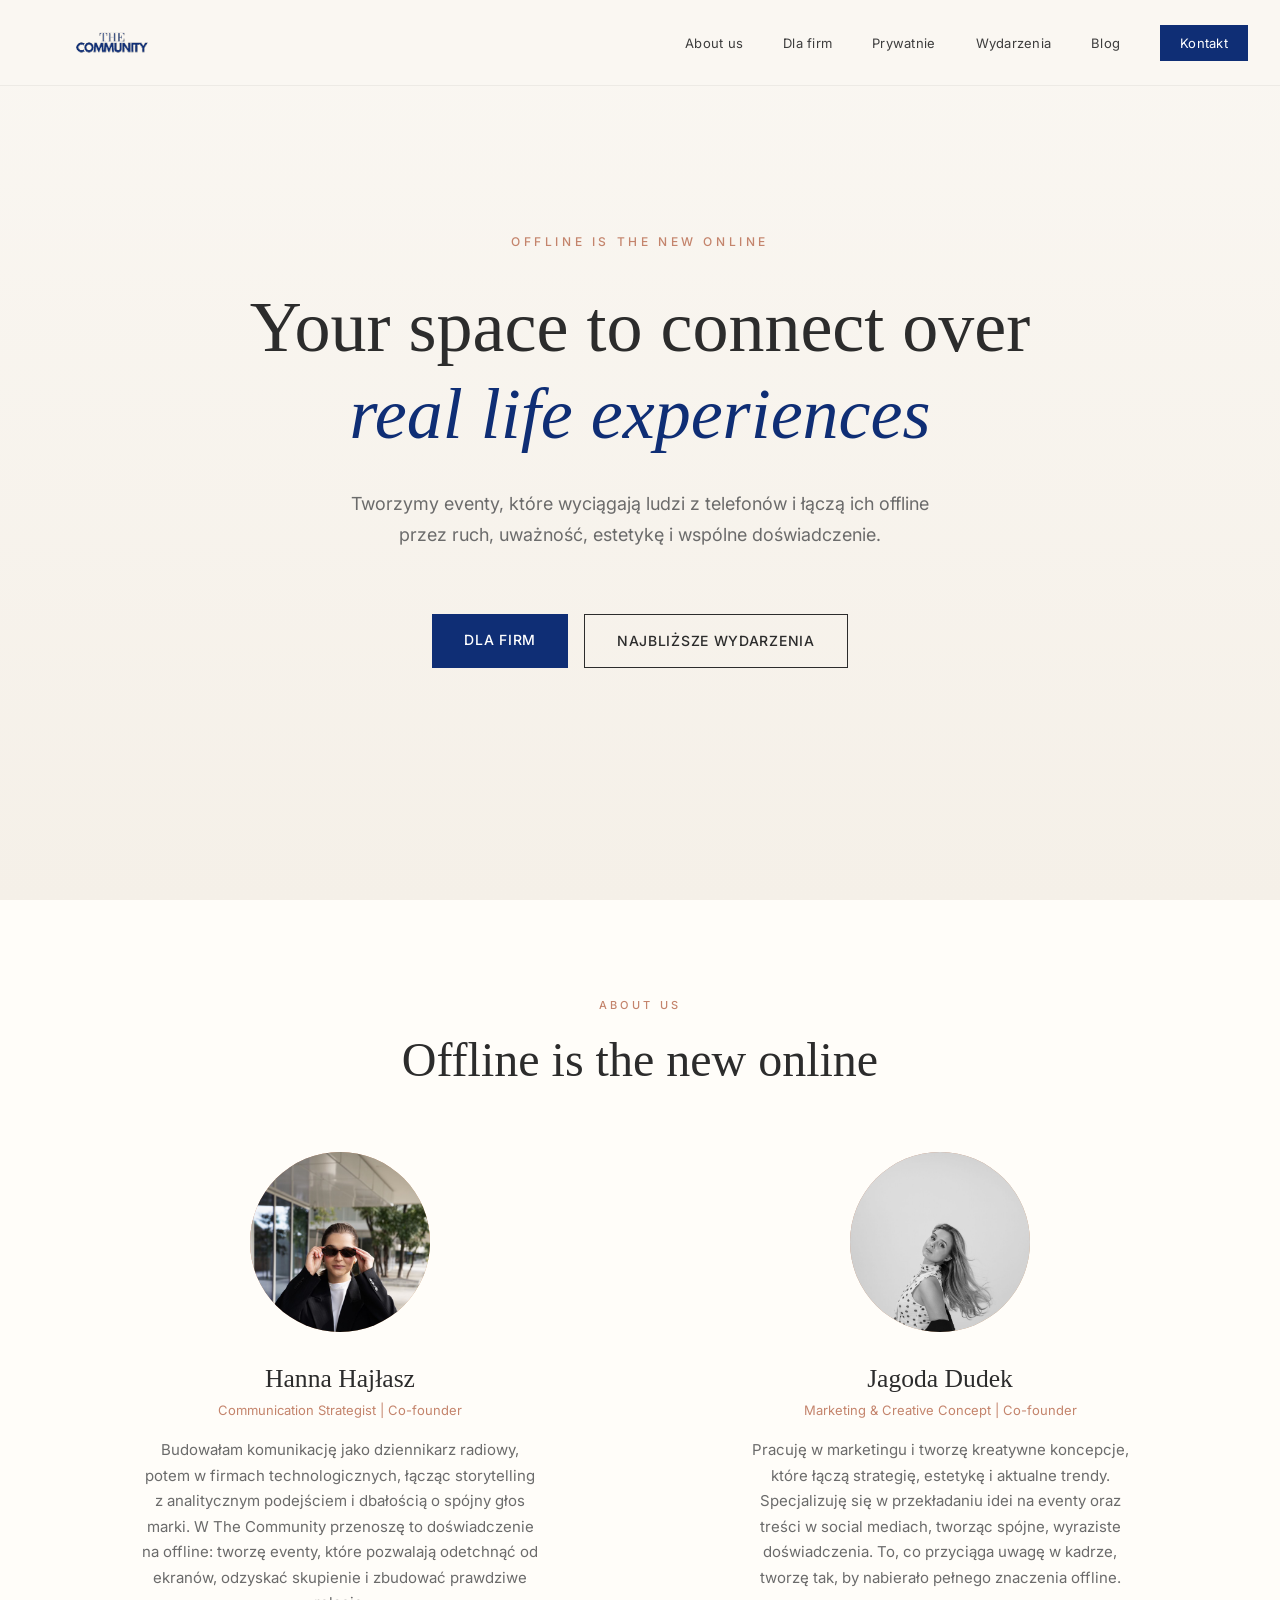
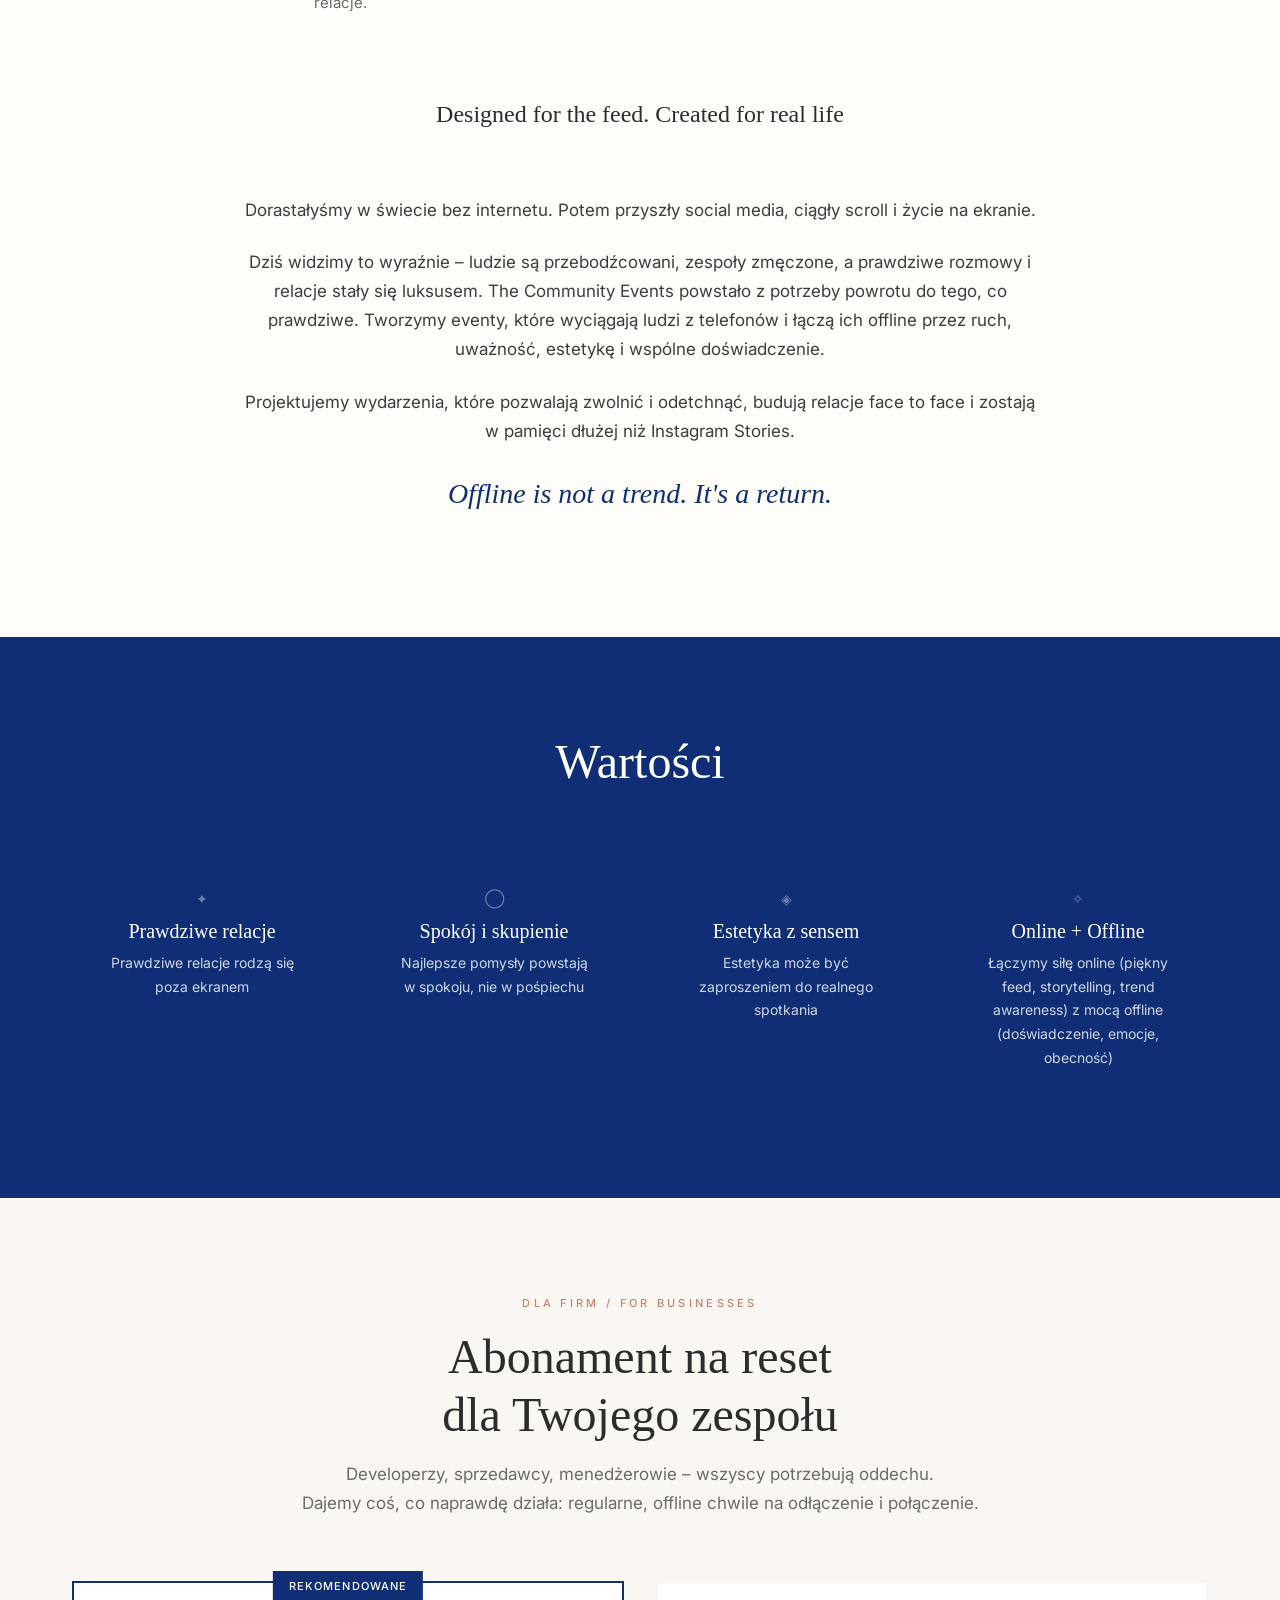
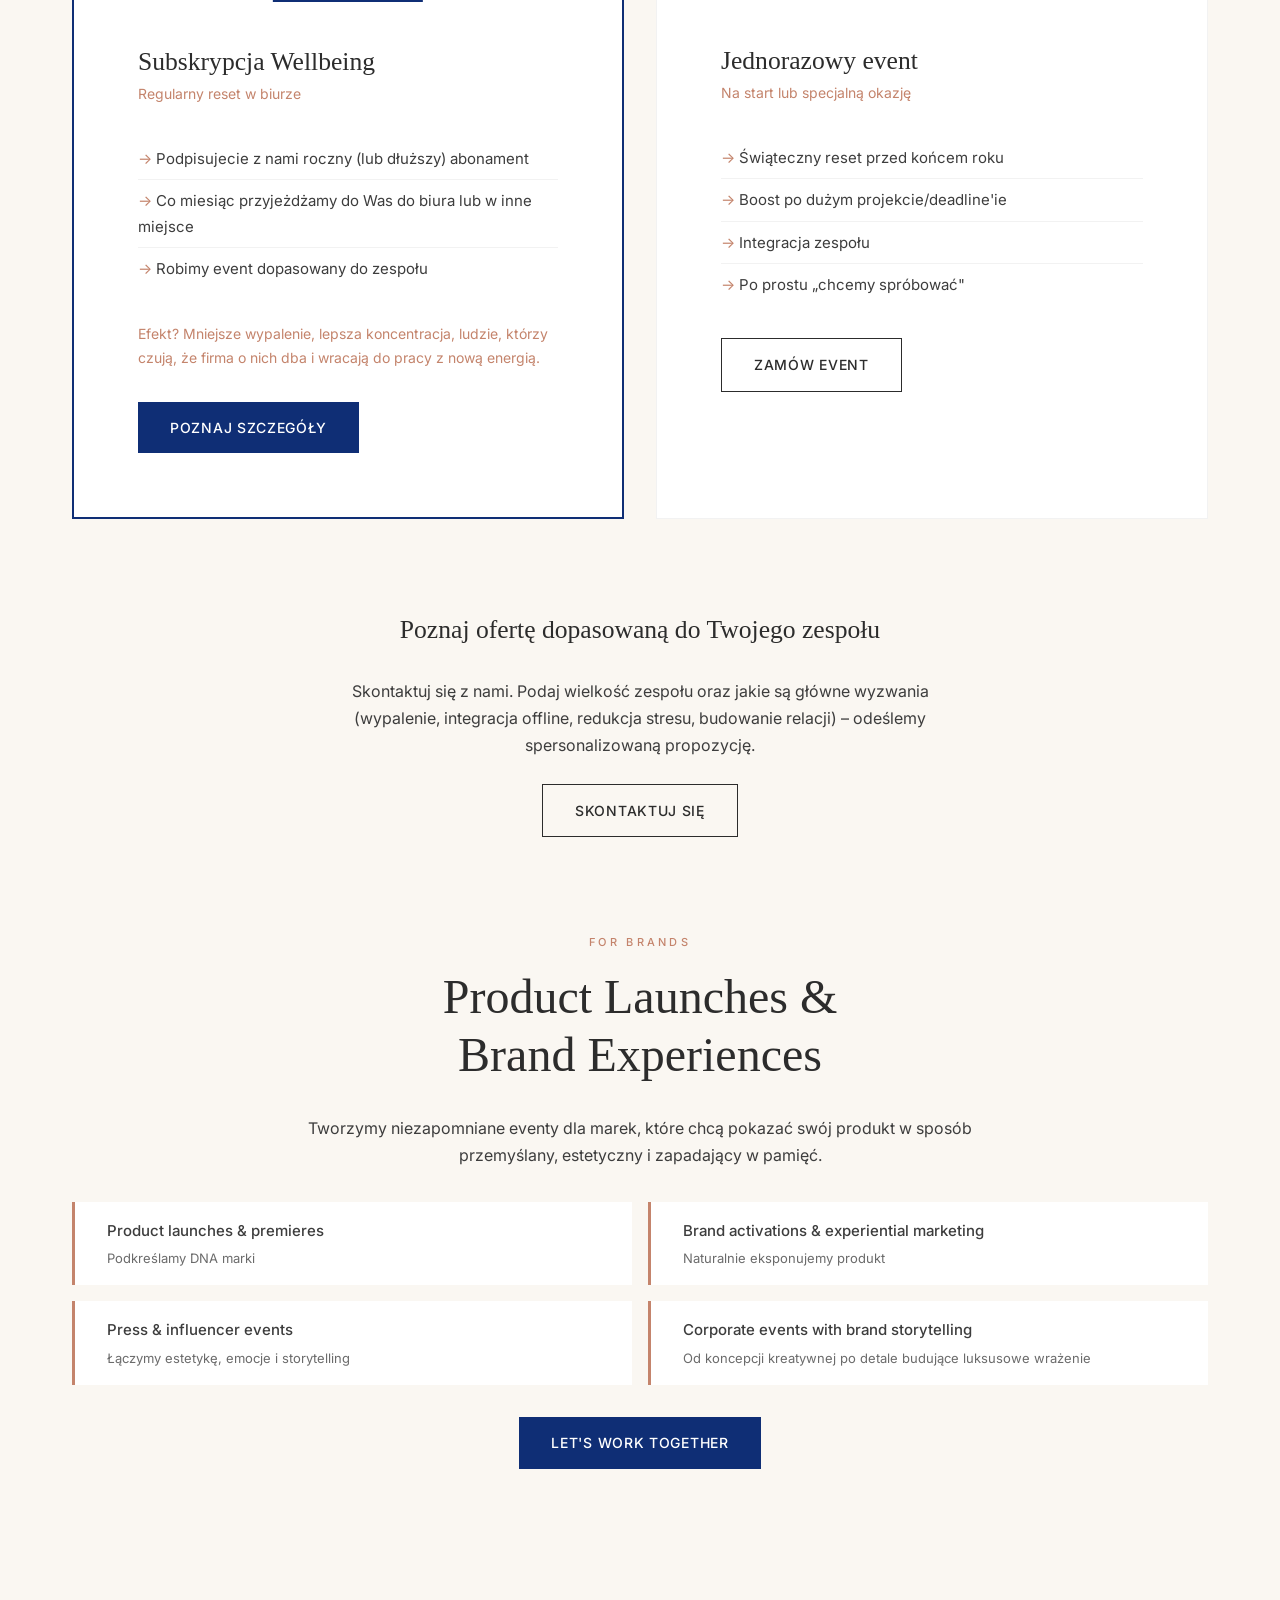
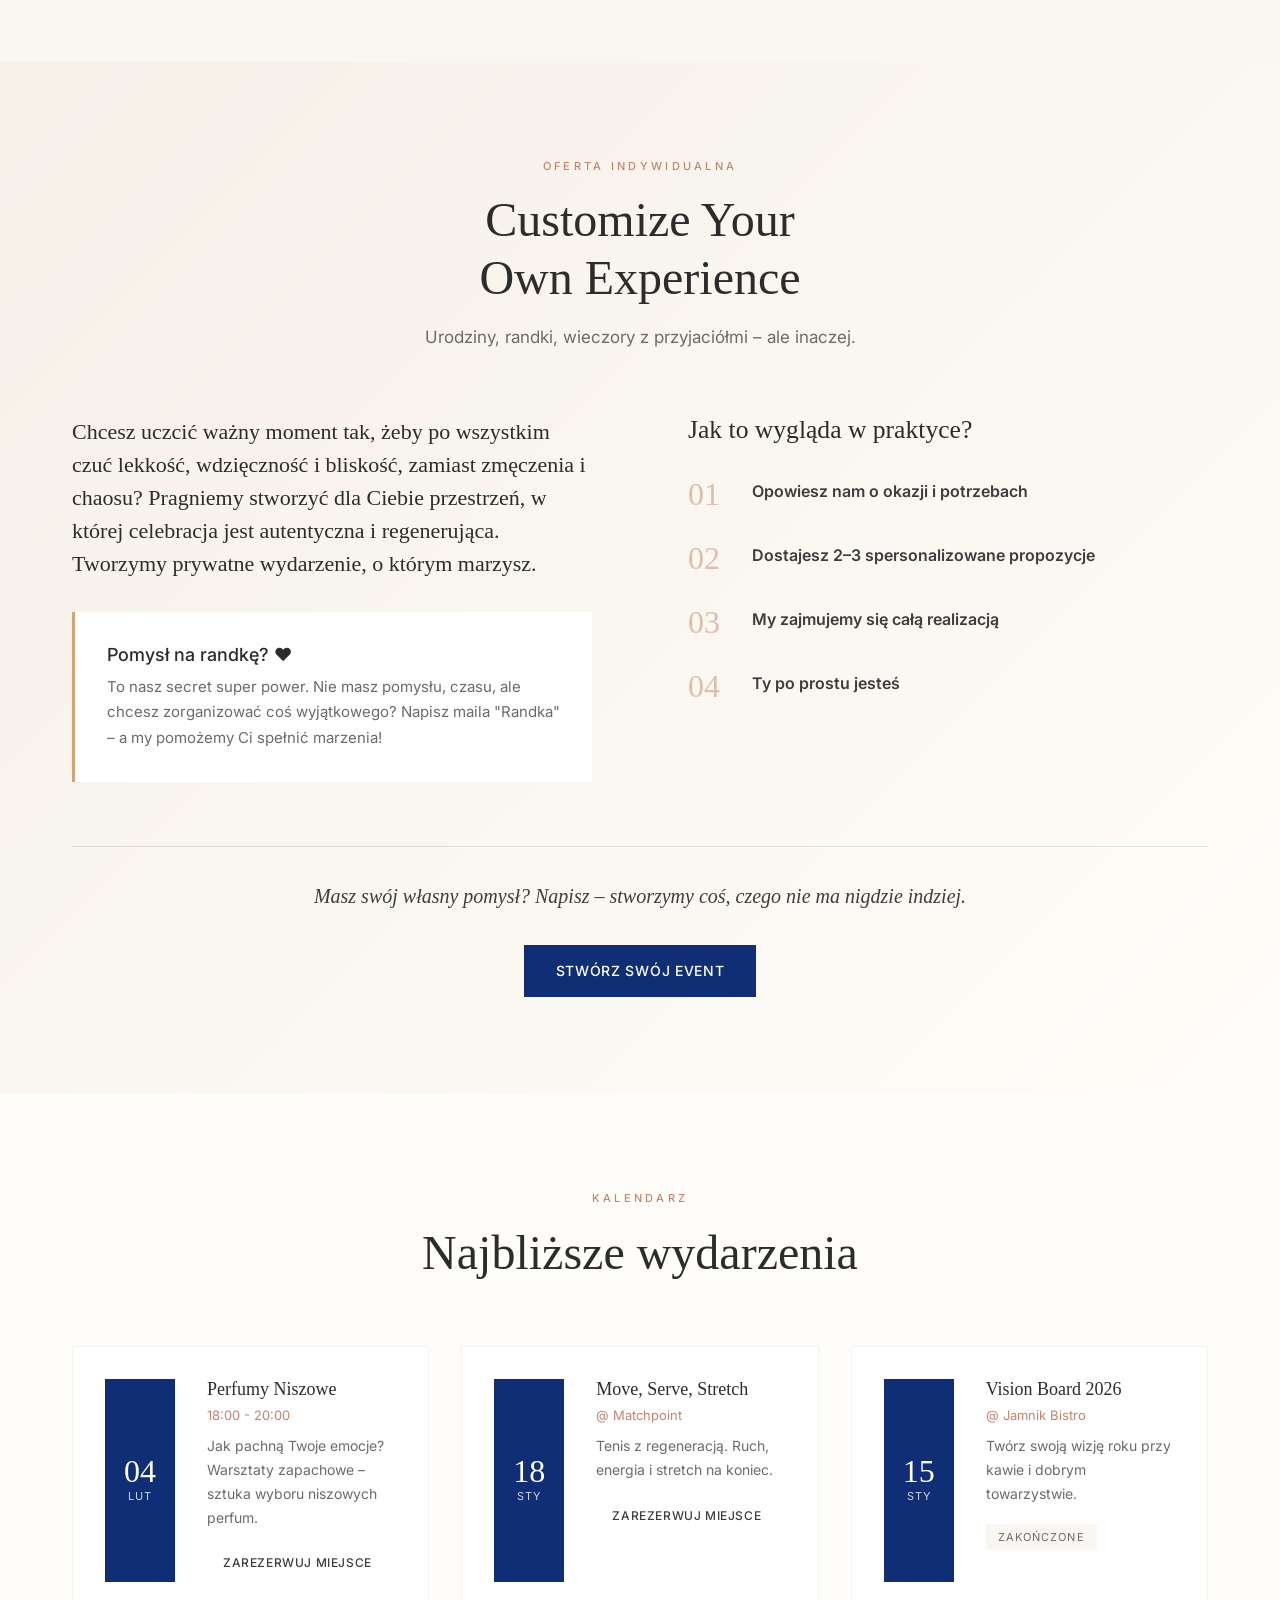
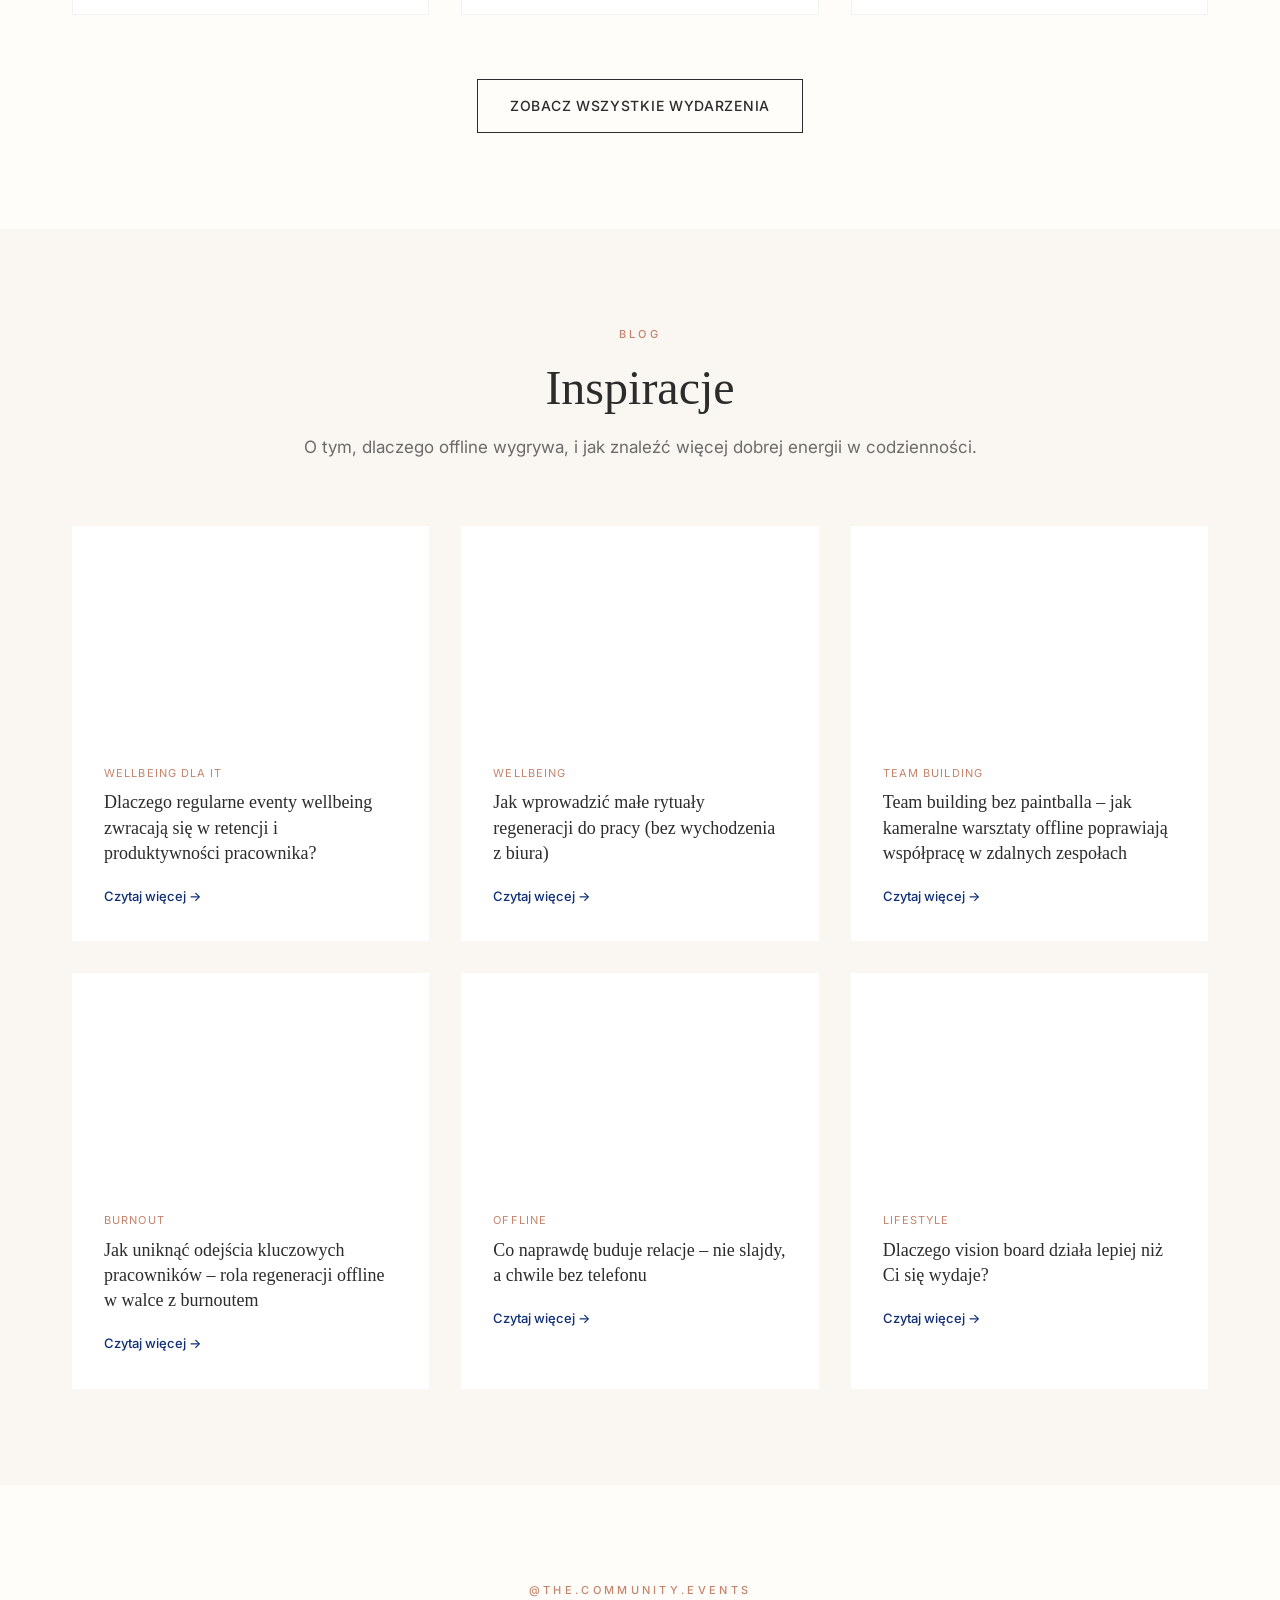
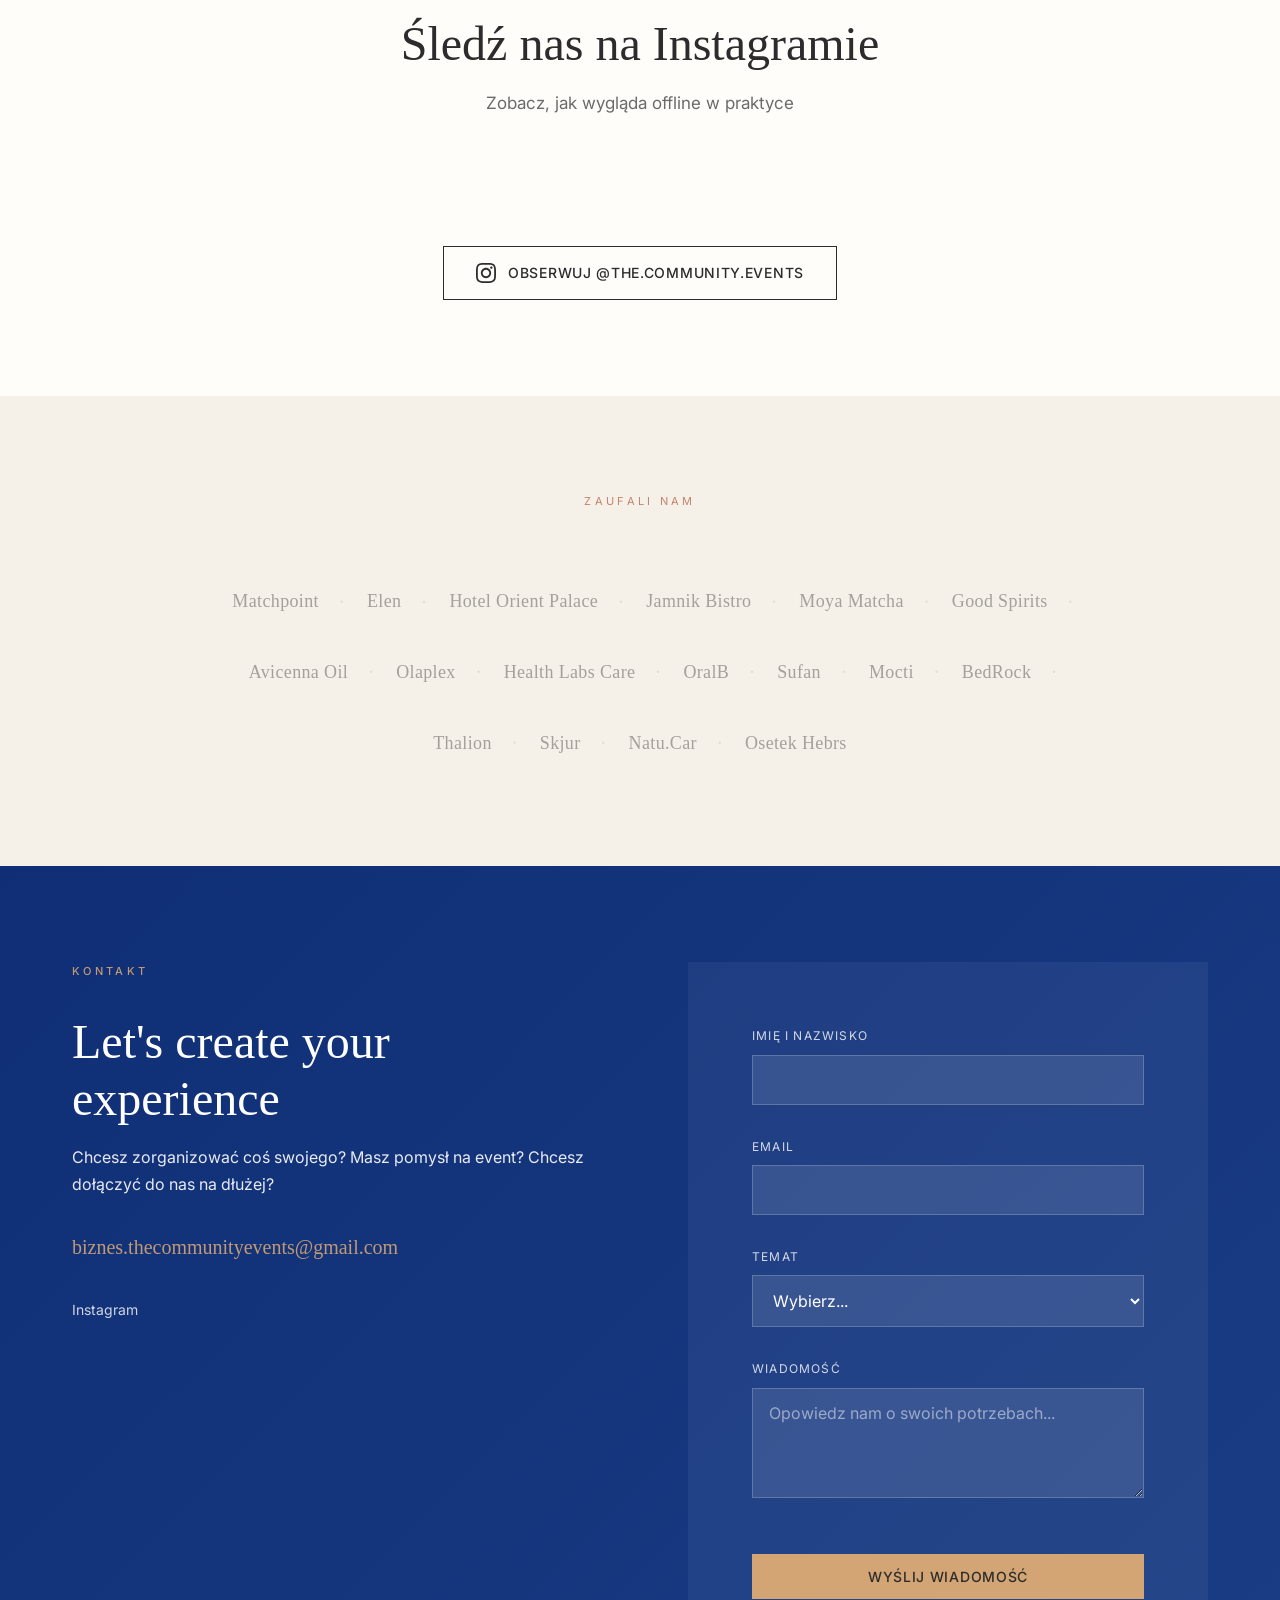
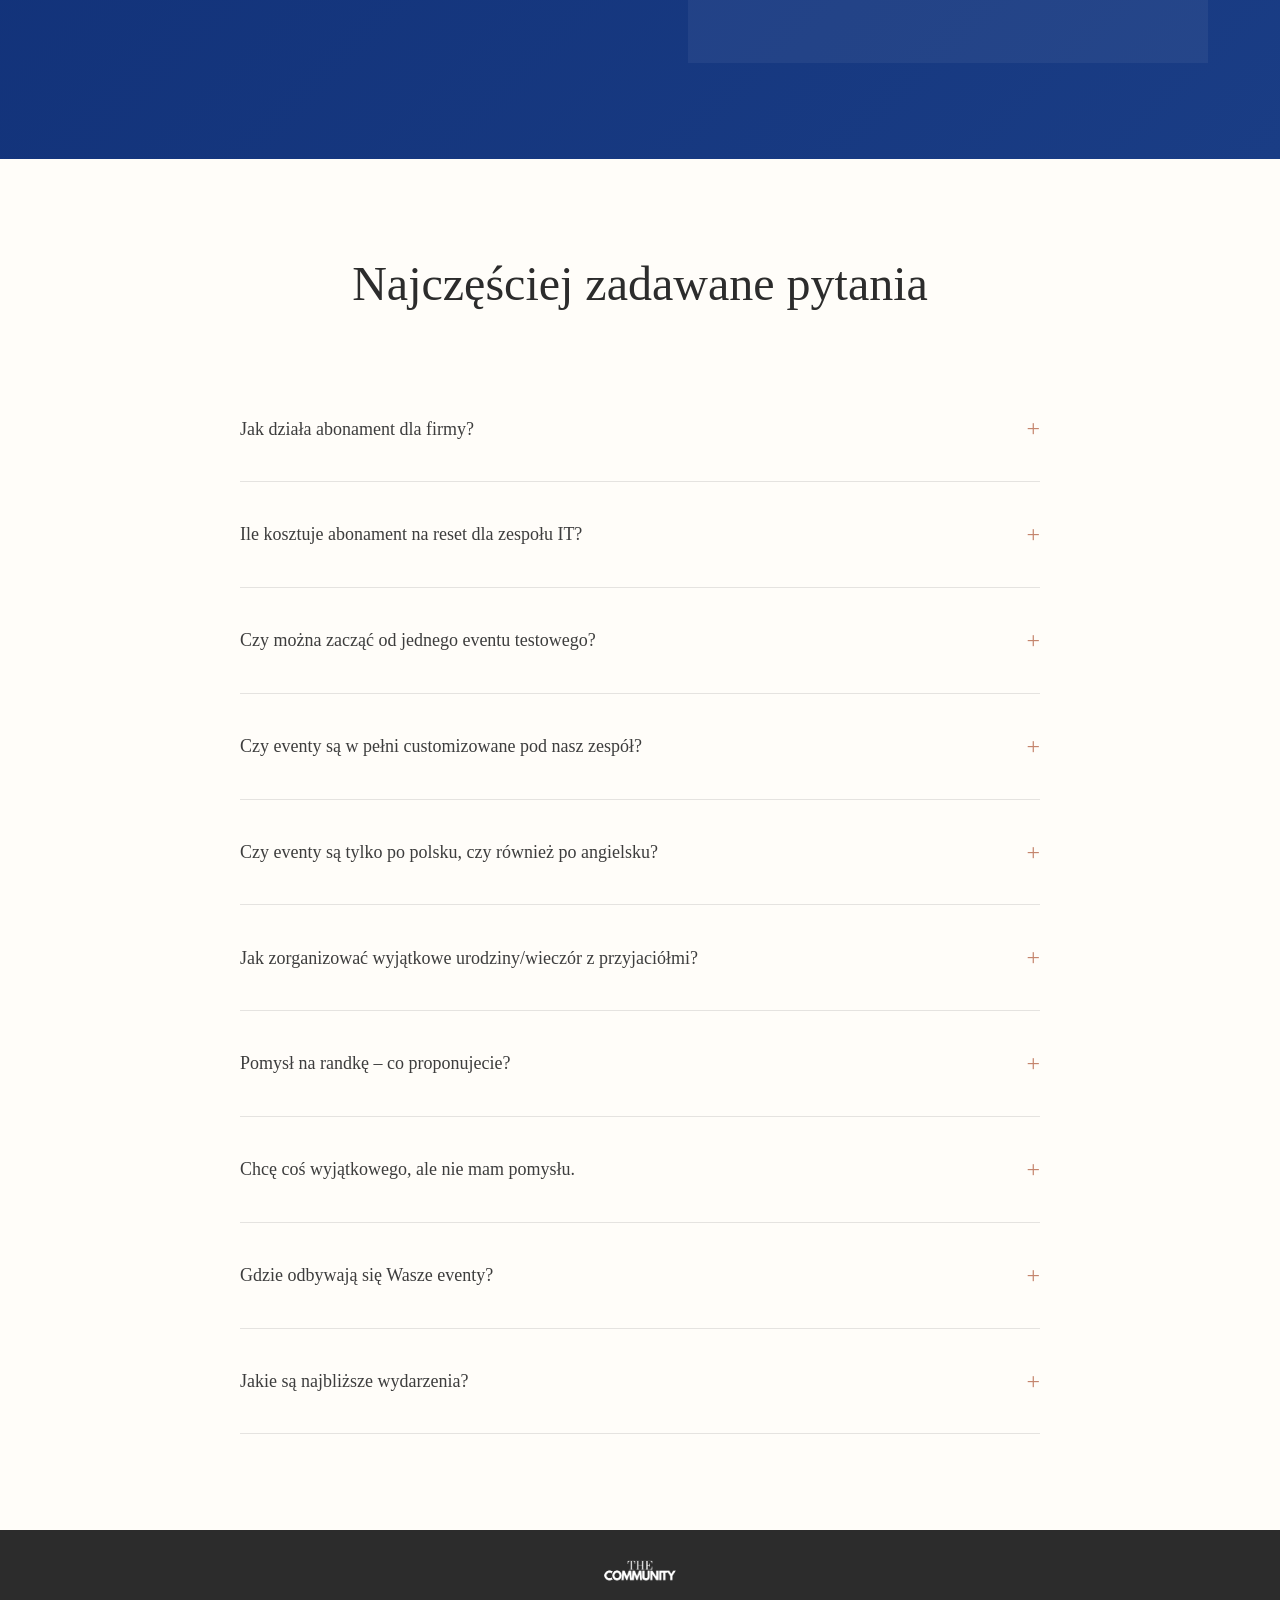
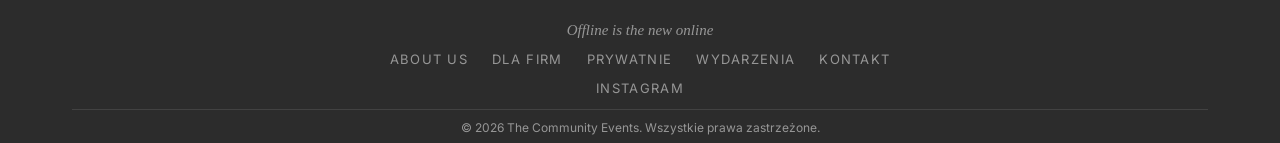
==== commit 2ab84a55: "Poprawki WWW v3: logo SVG, kompaktowy footer, UI tweaks - Dodano logo SVG do nawigacji i footera (za" ====
--- a/index.html
+++ b/index.html
@@ -15,7 +15,7 @@
     <nav class="navbar">
         <div class="nav-container">
             <a href="#" class="logo">
-                <span class="logo-text">THE<br>COMMUNITY</span>
+                <img src="images/logo.svg" alt="The Community Events" class="logo-img">
             </a>
             <button class="nav-toggle" aria-label="Toggle menu">
                 <span></span>
@@ -84,12 +84,7 @@
             <div class="about-story">
                 <p>Dorastałyśmy w świecie bez internetu. Potem przyszły social media, ciągły scroll i życie na ekranie.</p>
                 <p>Dziś widzimy to wyraźnie – ludzie są przebodźcowani, zespoły zmęczone, a prawdziwe rozmowy i relacje stały się luksusem. The Community Events powstało z potrzeby powrotu do tego, co prawdziwe. Tworzymy eventy, które wyciągają ludzi z telefonów i łączą ich offline przez ruch, uważność, estetykę i wspólne doświadczenie.</p>
-                <p>Projektujemy wydarzenia, które:</p>
-                <ul>
-                    <li>pozwalają zwolnić i odetchnąć</li>
-                    <li>budują relacje face to face</li>
-                    <li>zostają w pamięci dłużej niż Instagram Stories</li>
-                </ul>
+                <p>Projektujemy wydarzenia, które pozwalają zwolnić i odetchnąć, budują relacje face to face i zostają w pamięci dłużej niż Instagram Stories.</p>
                 <p class="highlight-text">Offline is not a trend. It's a return.</p>
             </div>
         </div>
@@ -212,7 +207,7 @@
                     <p class="lead-text">Chcesz uczcić ważny moment tak, żeby po wszystkim czuć lekkość, wdzięczność i bliskość, zamiast zmęczenia i chaosu? Pragniemy stworzyć dla Ciebie przestrzeń, w której celebracja jest autentyczna i regenerująca. Tworzymy prywatne wydarzenie, o którym marzysz.</p>
 
                     <div class="special-offer">
-                        <h4>Pomysł na randkę?</h4>
+                        <h4>Pomysł na randkę? ❤️</h4>
                         <p>To nasz secret super power. Nie masz pomysłu, czasu, ale chcesz zorganizować coś wyjątkowego? Napisz maila "Randka" – a my pomożemy Ci spełnić marzenia!</p>
                     </div>
                 </div>
@@ -303,7 +298,7 @@
             </div>
 
             <div class="events-cta">
-                <a href="https://forms.gle/rM561dA85uQMkpS98" target="_blank" class="btn btn-secondary">Zobacz wszystkie wydarzenia</a>
+                <a href="https://instagram.com/the.community.events" target="_blank" class="btn btn-secondary">Zobacz wszystkie wydarzenia</a>
             </div>
         </div>
     </section>
@@ -371,7 +366,7 @@
     </section>
 
     <!-- Instagram Feed Section (ukryte tymczasowo) -->
-    <section id="instagram" class="instagram-section" style="display: none;">
+    <section id="instagram" class="instagram-section">
         <div class="container">
             <div class="section-header">
                 <p class="section-tag">@the.community.events</p>
@@ -383,7 +378,7 @@
                 <!-- Instagram Embed Profile Widget -->
                 <div class="instagram-grid">
                     <script src="https://elfsightcdn.com/platform.js" async></script>
-                    <div class="elfsight-app-535de3e3-f8a9-46e5-823b-0073999b1a4b" data-elfsight-app-lazy></div>
+                    <div class="elfsight-app-0e4be773-77ea-4b0b-a264-be6cd1091923" data-elfsight-app-lazy></div>
                 </div>
 
                 <!-- Link to Instagram profile -->
@@ -528,7 +523,7 @@
         <div class="container">
             <div class="footer-content">
                 <div class="footer-brand">
-                    <span class="logo-text">THE<br>COMMUNITY</span>
+                    <img src="images/logo.svg" alt="The Community Events" class="footer-logo-img">
                     <p>Offline is the new online</p>
                 </div>
                 <div class="footer-links">
--- a/styles.css
+++ b/styles.css
@@ -170,7 +170,7 @@
     align-items: center;
     max-width: 1400px;
     margin: 0 auto;
-    padding: 1rem 2rem;
+    padding: 0.25rem 2rem;
 }
 
 .logo {
@@ -179,8 +179,9 @@
 }
 
 .logo-img {
-    height: 80px;
+    height: 160px;
     width: auto;
+    margin: -2.6rem 0;
 }
 
 .logo-text {
@@ -439,7 +440,7 @@
 
 .highlight-text {
     font-family: var(--font-serif);
-    font-size: 1.375rem !important;
+    font-size: 1.75rem !important;
     font-style: italic;
     color: var(--color-navy);
 }
@@ -470,9 +471,9 @@
 }
 
 .value-icon {
-    font-size: 1.5rem;
-    margin-bottom: var(--space-sm);
-    opacity: 0.7;
+    font-size: 0.875rem;
+    margin-bottom: var(--space-xs);
+    opacity: 0.4;
 }
 
 .value-card h3 {
@@ -564,6 +565,7 @@
 
 /* Services Showcase */
 .services-showcase {
+    margin-top: var(--space-xl);
     margin-bottom: var(--space-xl);
 }
 
@@ -1175,7 +1177,7 @@
 .footer {
     background-color: var(--color-charcoal);
     color: white;
-    padding: var(--space-xl) 0 var(--space-md);
+    padding: 0.5rem 0 0.25rem;
 }
 
 .footer-content {
@@ -1183,17 +1185,17 @@
     flex-direction: column;
     align-items: center;
     text-align: center;
-    gap: var(--space-md);
-    margin-bottom: var(--space-lg);
-    padding-bottom: var(--space-lg);
+    gap: 0.25rem;
+    margin-bottom: 0.5rem;
+    padding-bottom: 0.5rem;
     border-bottom: 1px solid rgba(255,255,255,0.1);
 }
 
 .footer-logo-img {
-    height: 50px;
+    height: 160px;
     width: auto;
     filter: brightness(0) invert(1);
-    margin-bottom: 0.5rem;
+    margin: -3rem auto -2rem;
 }
 
 .footer-brand .logo-text {
@@ -1229,7 +1231,7 @@
 }
 
 .footer-social {
-    margin-top: 0.5rem;
+    margin-top: 0;
 }
 
 .footer-social a {
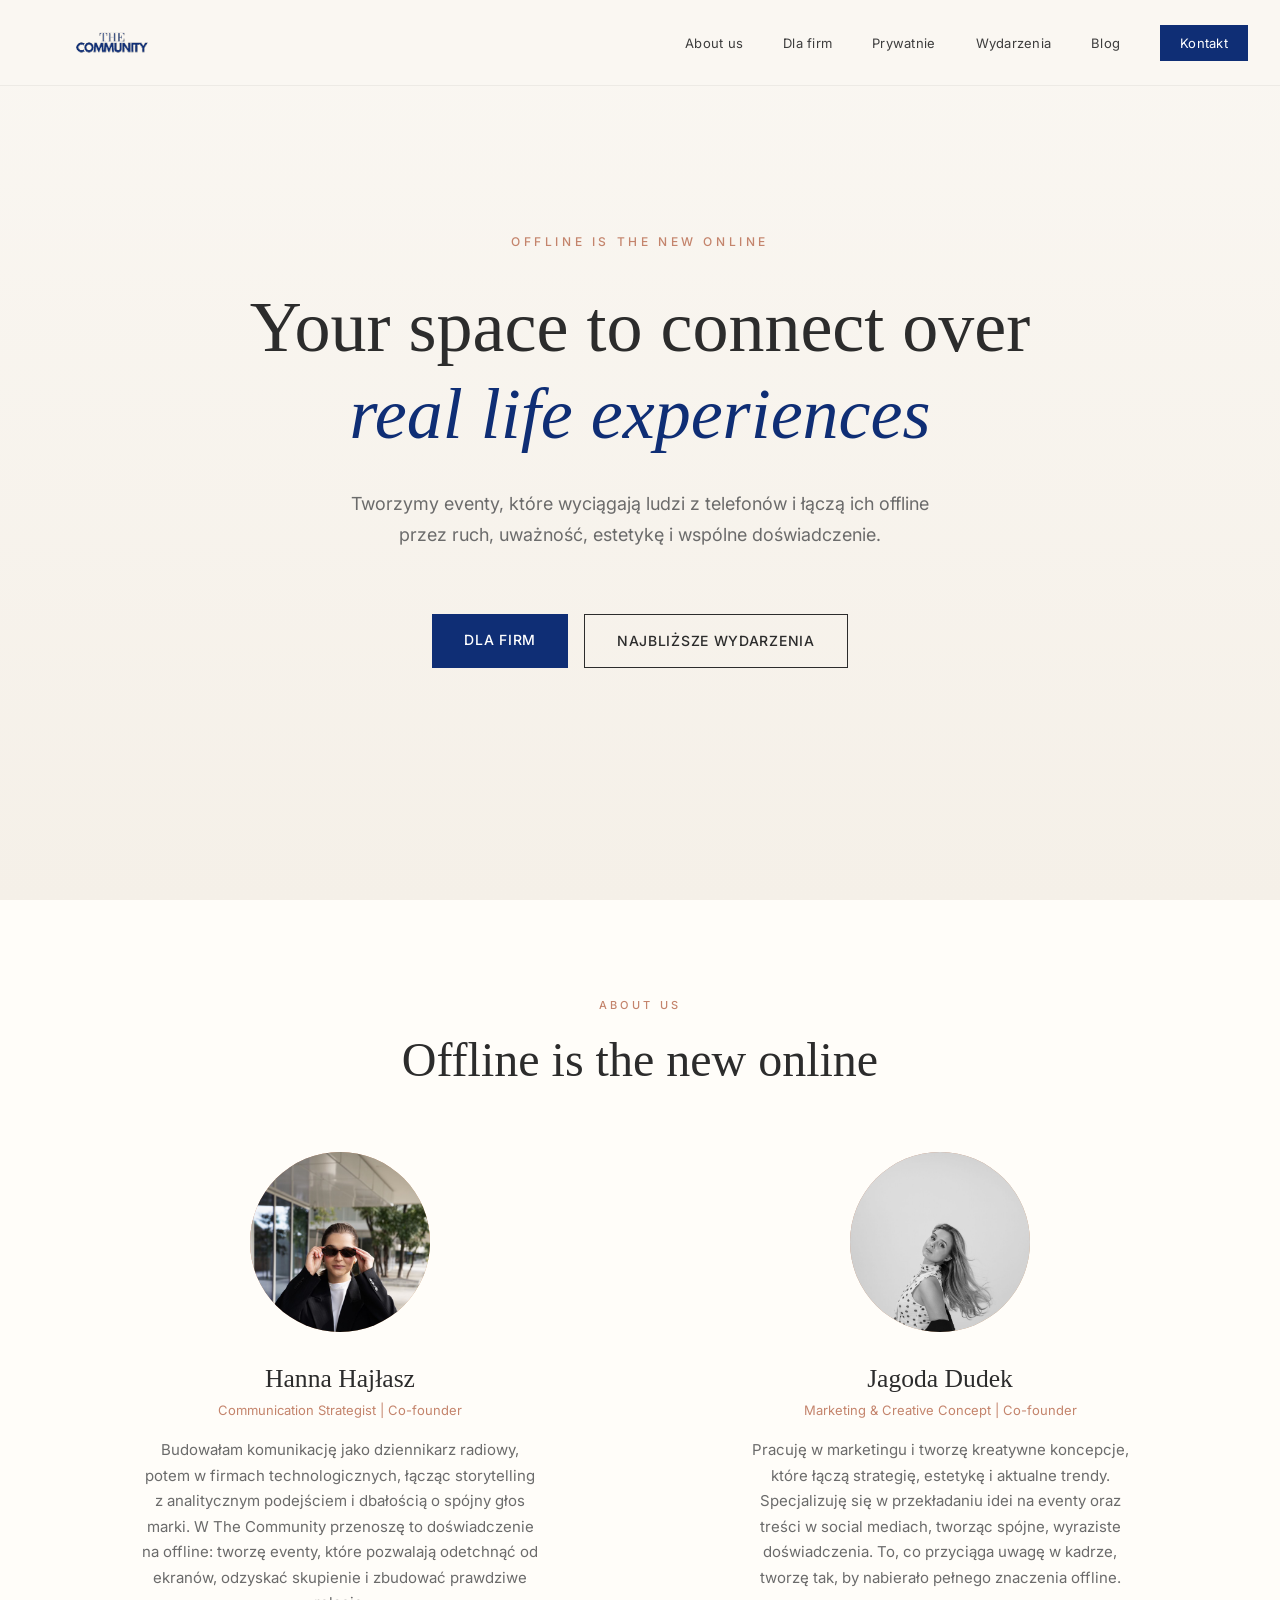
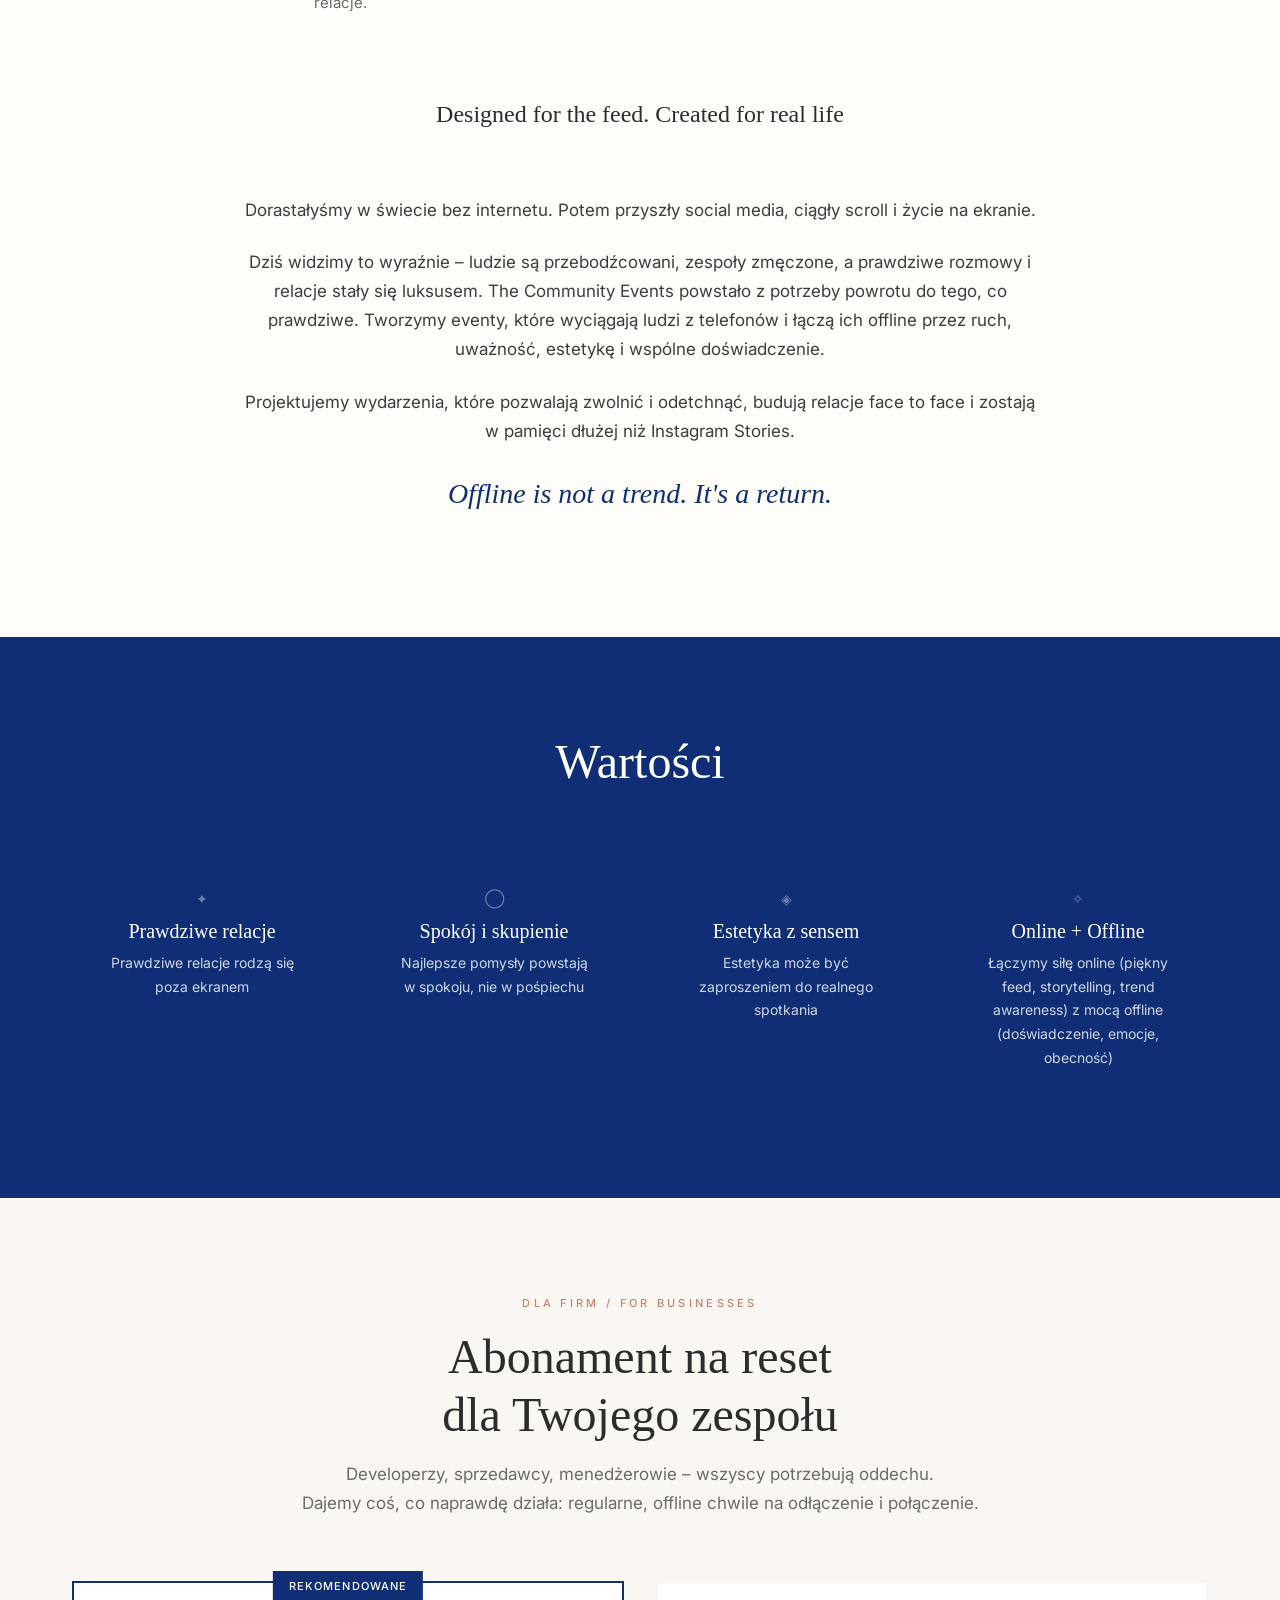
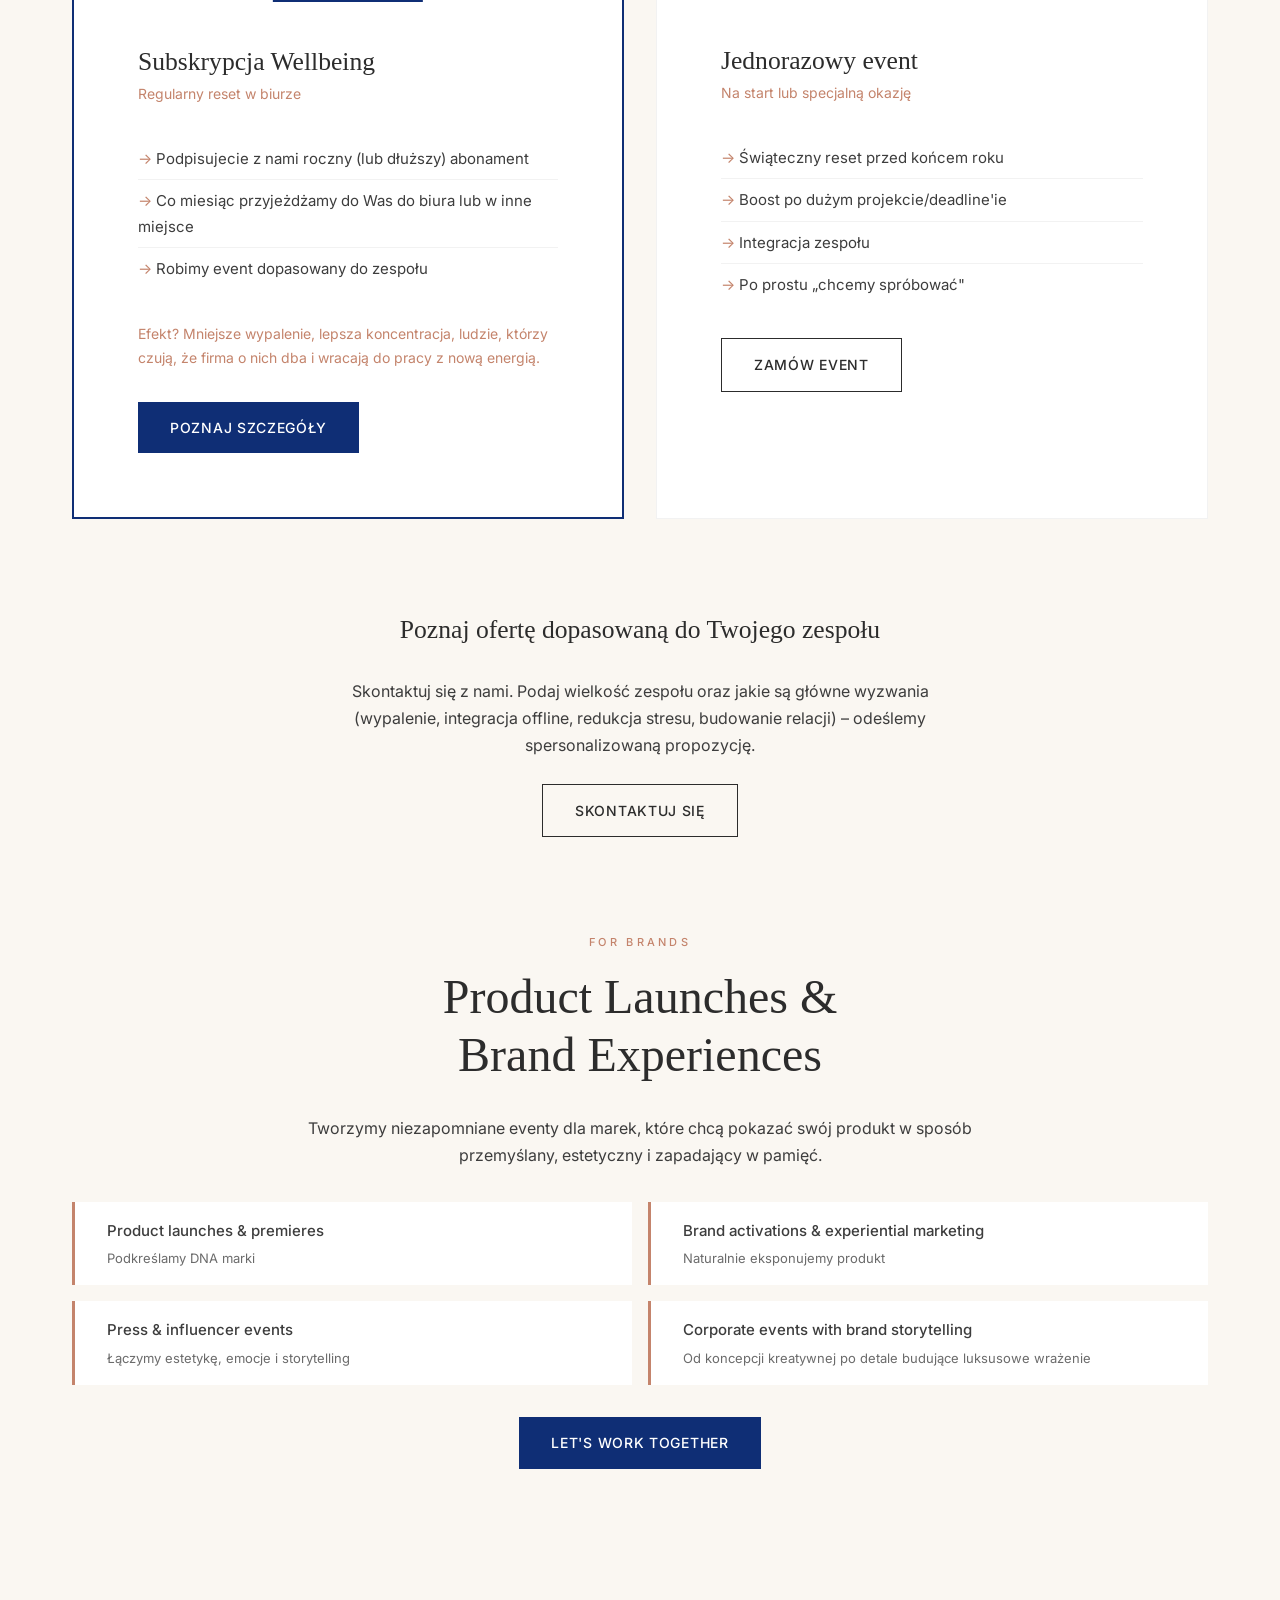
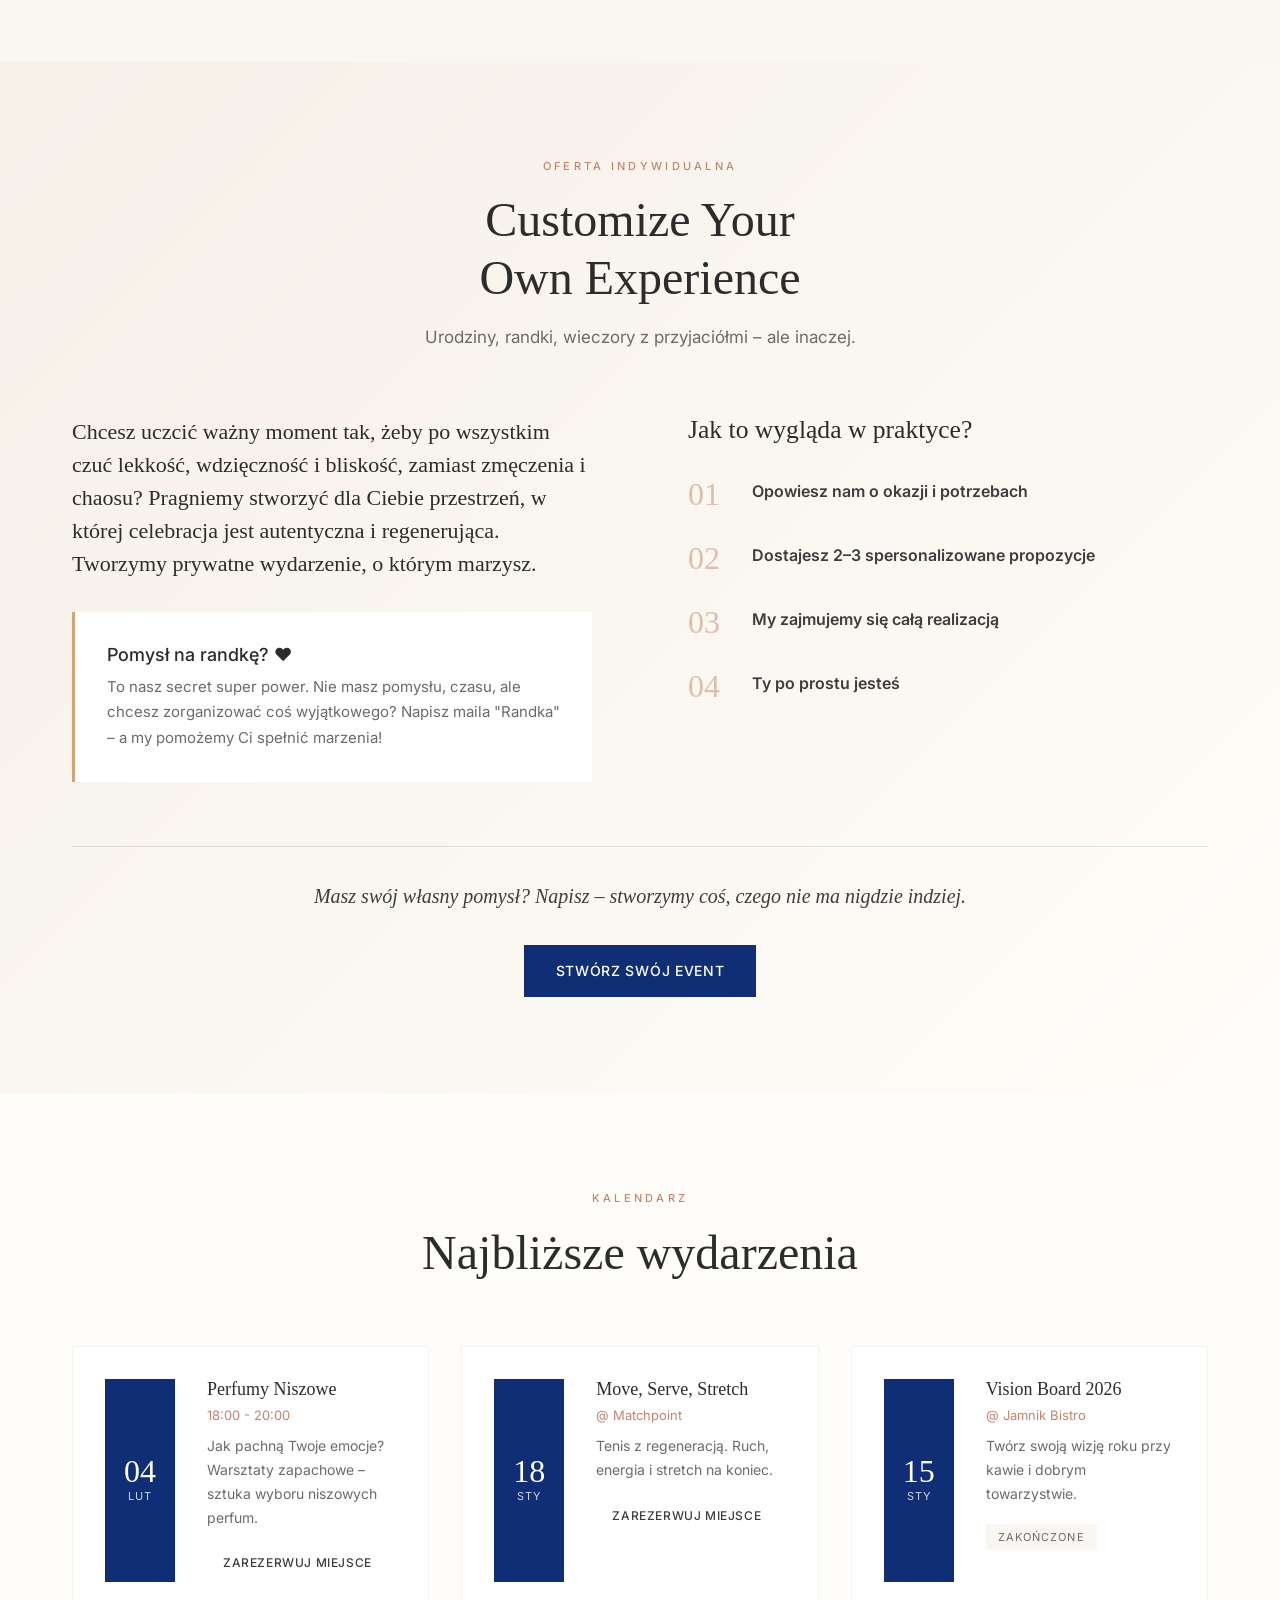
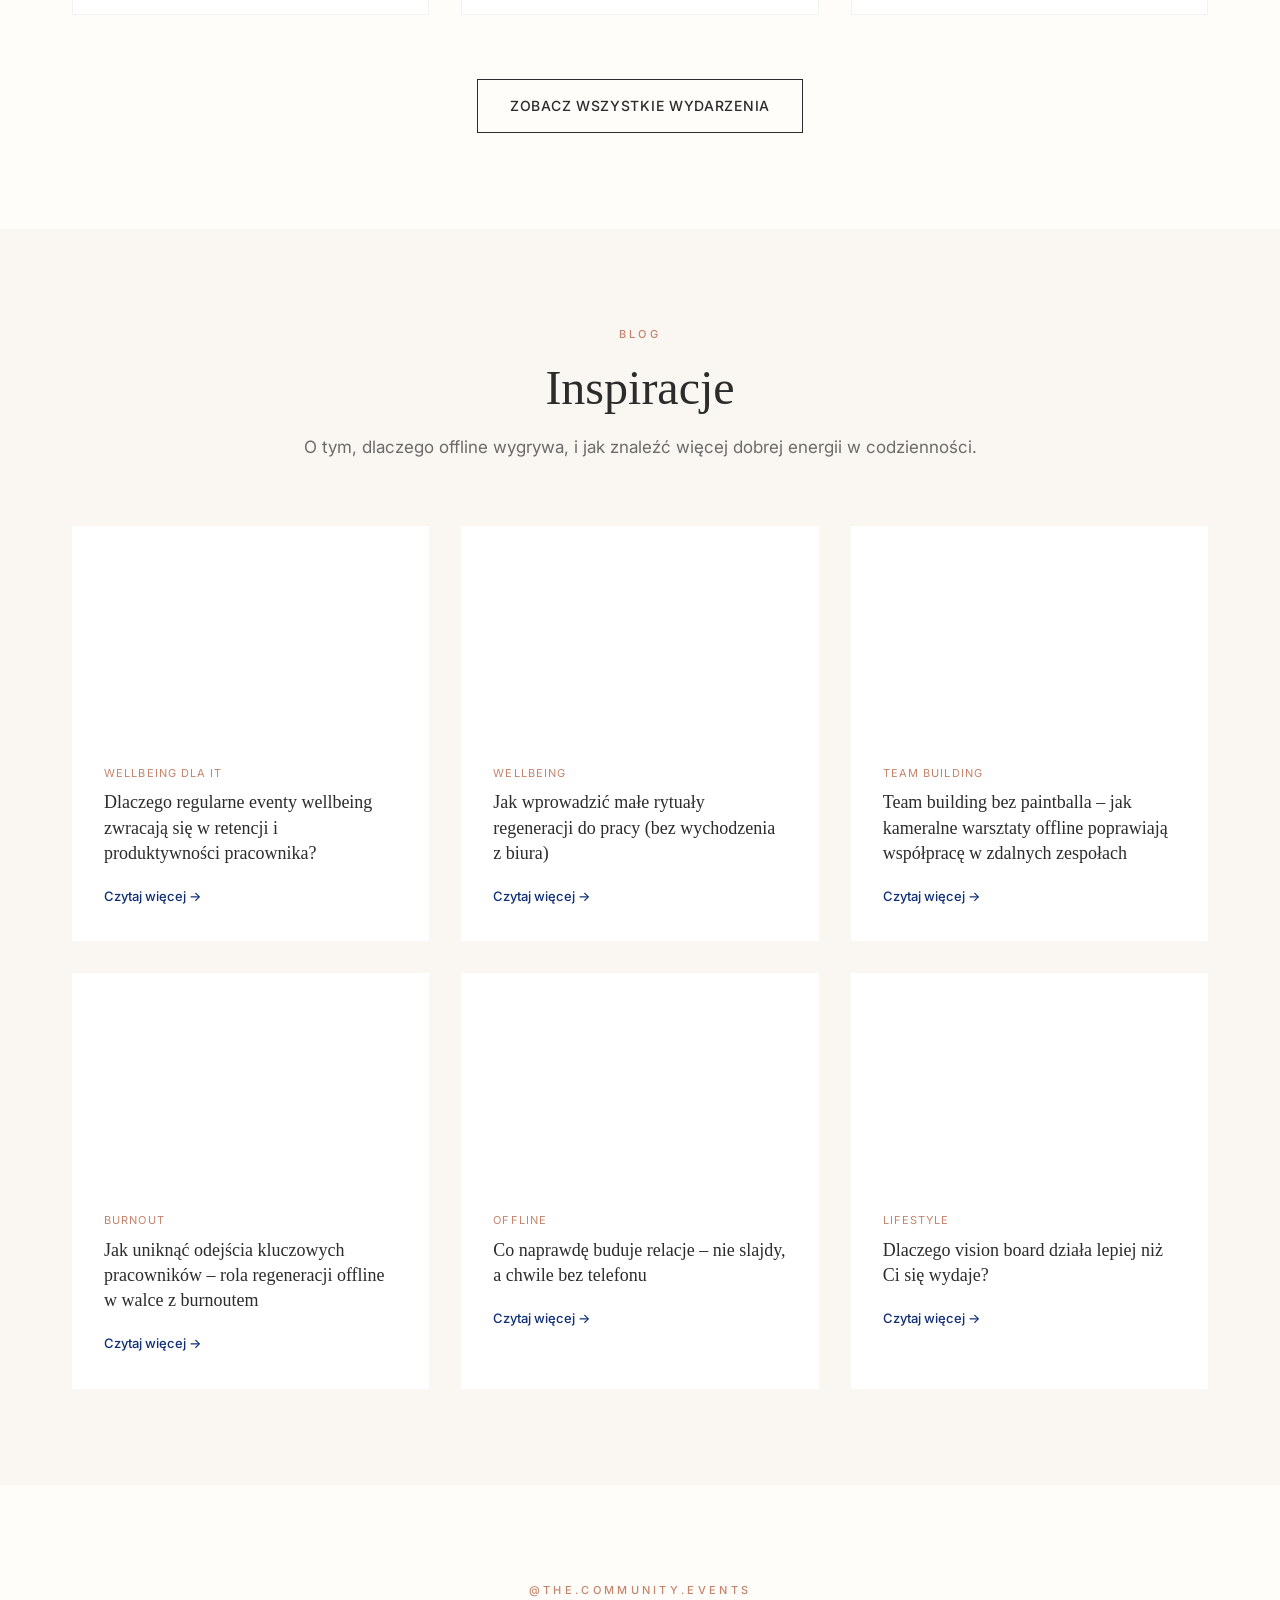
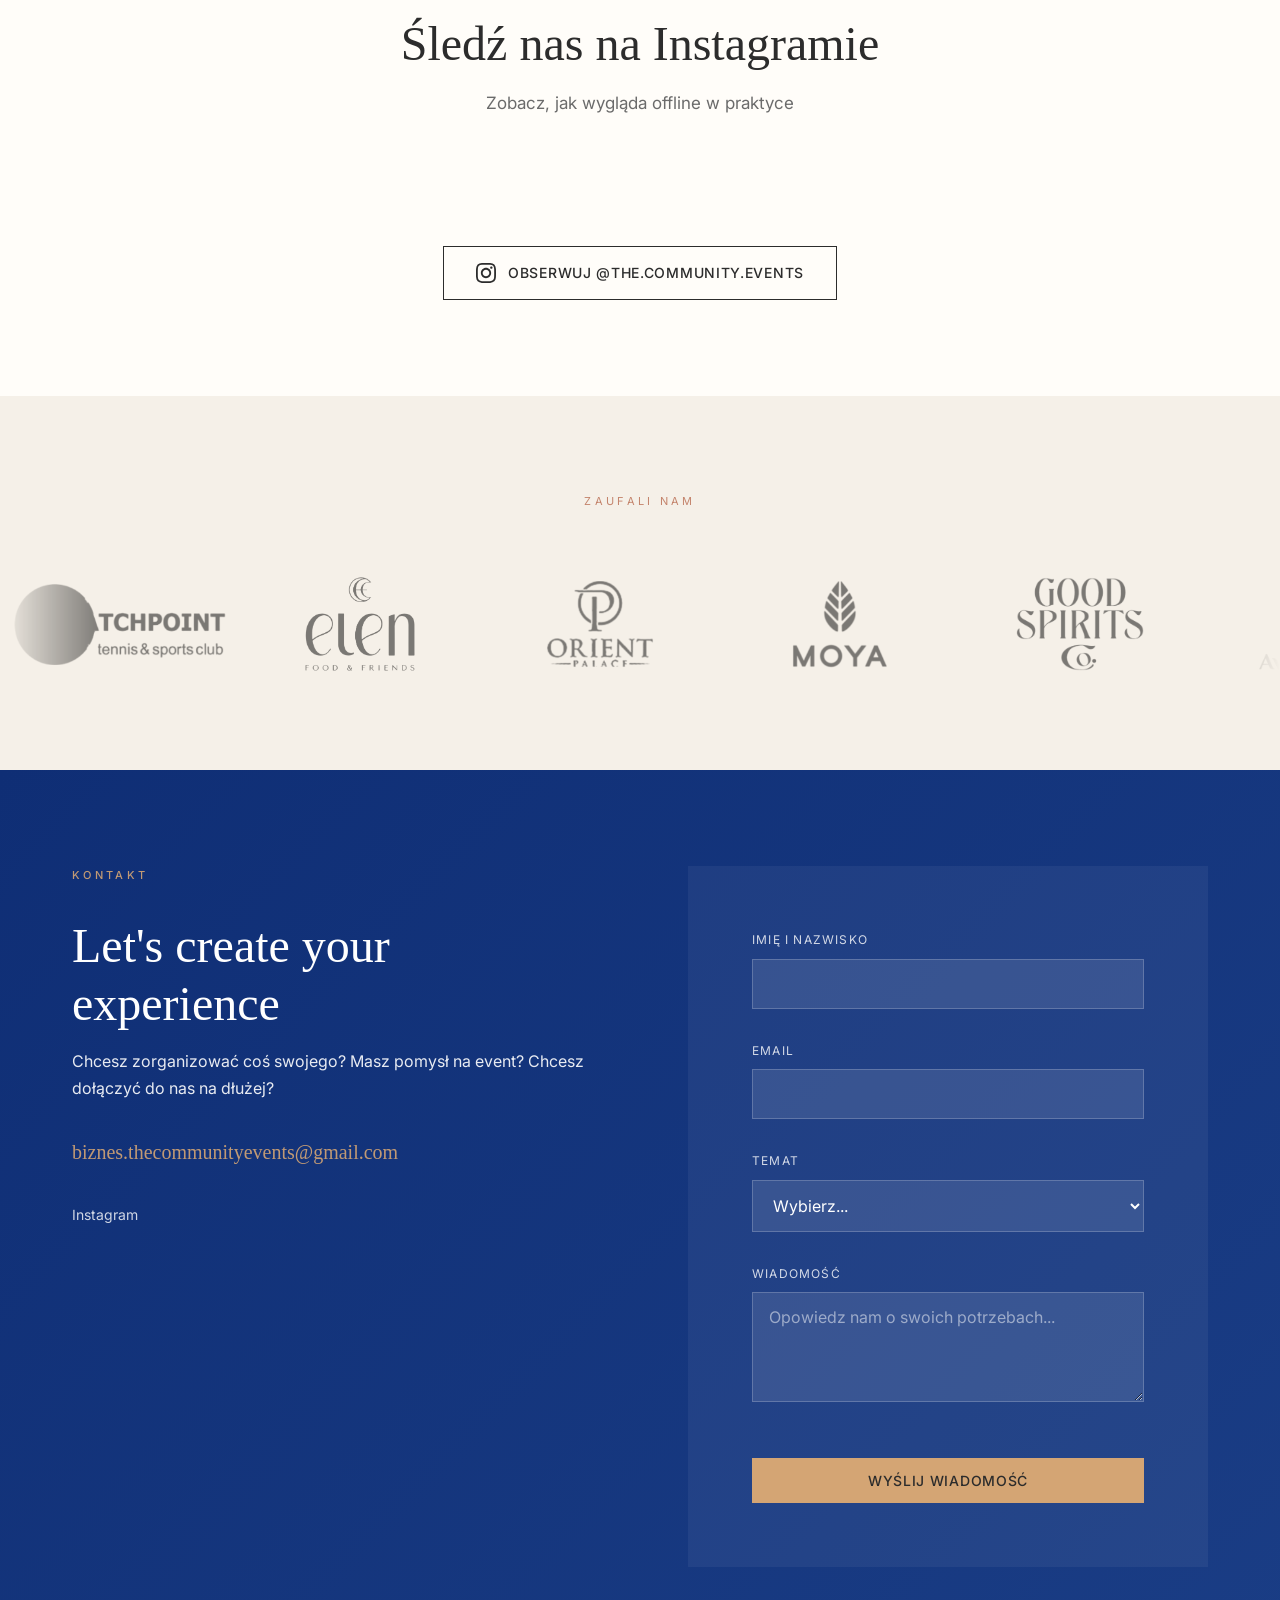
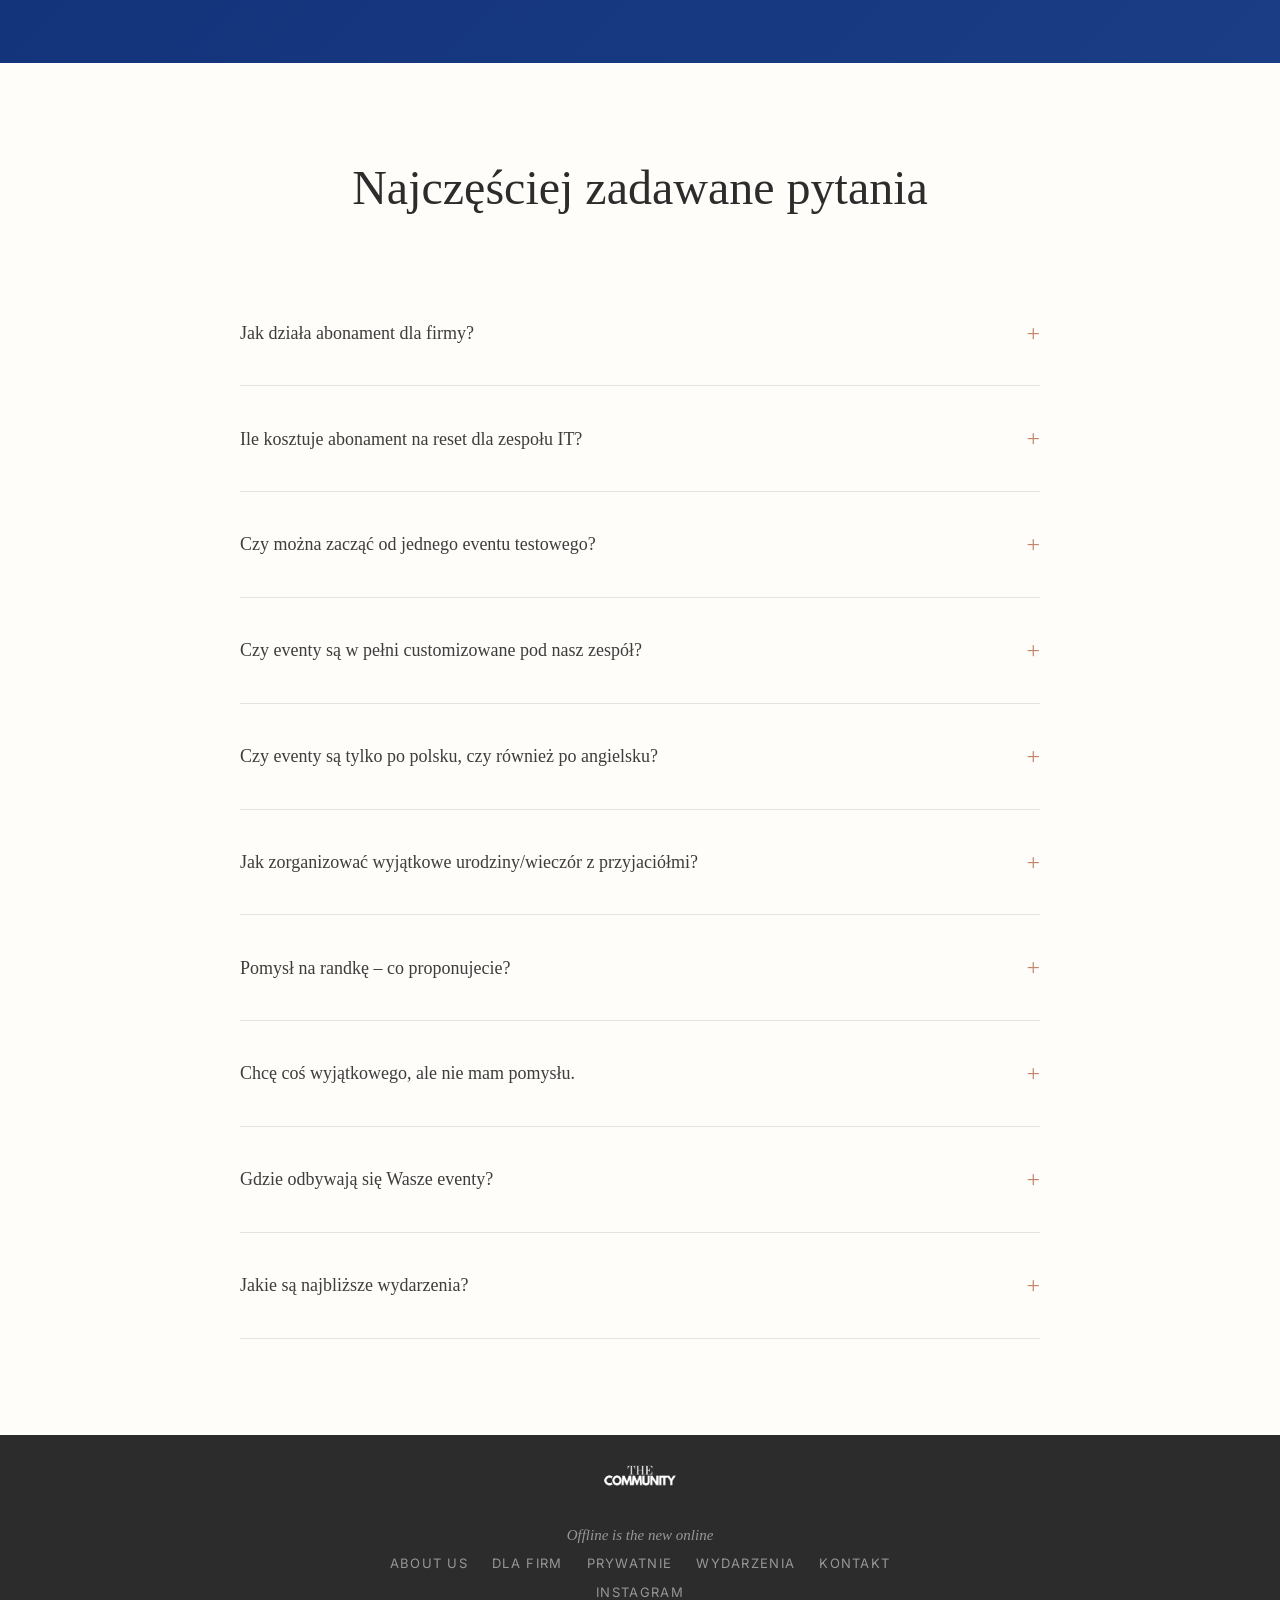
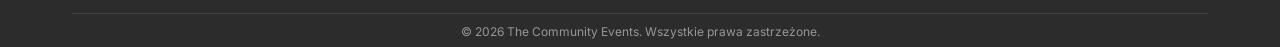
==== commit 7bfafe80: "Add 6 blog articles, partner logos marquee, .gitignore - 6 nowych podstron artykułów w articles/ (We" ====
--- a/index.html
+++ b/index.html
@@ -314,52 +314,64 @@
 
             <div class="blog-grid">
                 <article class="blog-card">
-                    <div class="blog-image" style="background-image: url('https://images.unsplash.com/photo-1632146639278-c2203c404d89?w=600&h=400&fit=crop');"></div>
-                    <div class="blog-content">
-                        <span class="blog-tag">Wellbeing dla IT</span>
-                        <h3>Dlaczego regularne eventy wellbeing zwracają się w retencji i produktywności pracownika?</h3>
-                        <a href="#" class="blog-link">Czytaj więcej →</a>
-                    </div>
+                    <a href="articles/regularne-eventy-wellbeing.html">
+                        <div class="blog-image" style="background-image: url('https://images.unsplash.com/photo-1632146639278-c2203c404d89?w=600&h=400&fit=crop');"></div>
+                        <div class="blog-content">
+                            <span class="blog-tag">Wellbeing dla IT</span>
+                            <h3>Dlaczego regularne eventy wellbeing zwracają się w retencji i produktywności pracownika?</h3>
+                            <span class="blog-link">Czytaj więcej →</span>
+                        </div>
+                    </a>
                 </article>
                 <article class="blog-card">
-                    <div class="blog-image" style="background-image: url('https://images.unsplash.com/photo-1749104953222-9d6ed76e4bf0?w=600&h=400&fit=crop');"></div>
-                    <div class="blog-content">
-                        <span class="blog-tag">Wellbeing</span>
-                        <h3>Jak wprowadzić małe rytuały regeneracji do pracy (bez wychodzenia z biura)</h3>
-                        <a href="#" class="blog-link">Czytaj więcej →</a>
-                    </div>
+                    <a href="articles/rytualy-regeneracji-w-pracy.html">
+                        <div class="blog-image" style="background-image: url('https://images.unsplash.com/photo-1749104953222-9d6ed76e4bf0?w=600&h=400&fit=crop');"></div>
+                        <div class="blog-content">
+                            <span class="blog-tag">Wellbeing</span>
+                            <h3>Jak wprowadzić małe rytuały regeneracji do pracy (bez wychodzenia z biura)</h3>
+                            <span class="blog-link">Czytaj więcej →</span>
+                        </div>
+                    </a>
                 </article>
                 <article class="blog-card">
-                    <div class="blog-image" style="background-image: url('https://images.unsplash.com/photo-1739430170523-29f7a6c7093f?w=600&h=400&fit=crop');"></div>
-                    <div class="blog-content">
-                        <span class="blog-tag">Team building</span>
-                        <h3>Team building bez paintballa – jak kameralne warsztaty offline poprawiają współpracę w zdalnych zespołach</h3>
-                        <a href="#" class="blog-link">Czytaj więcej →</a>
-                    </div>
+                    <a href="articles/team-building-bez-paintballa.html">
+                        <div class="blog-image" style="background-image: url('https://images.unsplash.com/photo-1739430170523-29f7a6c7093f?w=600&h=400&fit=crop');"></div>
+                        <div class="blog-content">
+                            <span class="blog-tag">Team building</span>
+                            <h3>Team building bez paintballa – jak kameralne warsztaty offline poprawiają współpracę w zdalnych zespołach</h3>
+                            <span class="blog-link">Czytaj więcej →</span>
+                        </div>
+                    </a>
                 </article>
                 <article class="blog-card">
-                    <div class="blog-image" style="background-image: url('https://images.unsplash.com/photo-1758237782492-be2393b4d945?w=600&h=400&fit=crop');"></div>
-                    <div class="blog-content">
-                        <span class="blog-tag">Burnout</span>
-                        <h3>Jak uniknąć odejścia kluczowych pracowników – rola regeneracji offline w walce z burnoutem</h3>
-                        <a href="#" class="blog-link">Czytaj więcej →</a>
-                    </div>
+                    <a href="articles/retencja-pracownikow.html">
+                        <div class="blog-image" style="background-image: url('https://images.unsplash.com/photo-1758237782492-be2393b4d945?w=600&h=400&fit=crop');"></div>
+                        <div class="blog-content">
+                            <span class="blog-tag">Burnout</span>
+                            <h3>Jak uniknąć odejścia kluczowych pracowników – rola regeneracji offline w walce z burnoutem</h3>
+                            <span class="blog-link">Czytaj więcej →</span>
+                        </div>
+                    </a>
                 </article>
                 <article class="blog-card">
-                    <div class="blog-image" style="background-image: url('https://images.unsplash.com/photo-1758525225745-c91556434170?w=600&h=400&fit=crop');"></div>
-                    <div class="blog-content">
-                        <span class="blog-tag">Offline</span>
-                        <h3>Co naprawdę buduje relacje – nie slajdy, a chwile bez telefonu</h3>
-                        <a href="#" class="blog-link">Czytaj więcej →</a>
-                    </div>
+                    <a href="articles/relacje-bez-telefonow.html">
+                        <div class="blog-image" style="background-image: url('https://images.unsplash.com/photo-1758525225745-c91556434170?w=600&h=400&fit=crop');"></div>
+                        <div class="blog-content">
+                            <span class="blog-tag">Offline</span>
+                            <h3>Co naprawdę buduje relacje – nie slajdy, a chwile bez telefonu</h3>
+                            <span class="blog-link">Czytaj więcej →</span>
+                        </div>
+                    </a>
                 </article>
                 <article class="blog-card">
-                    <div class="blog-image" style="background-image: url('https://images.unsplash.com/photo-1690733546551-1007bc0a3414?w=600&h=400&fit=crop');"></div>
-                    <div class="blog-content">
-                        <span class="blog-tag">Lifestyle</span>
-                        <h3>Dlaczego vision board działa lepiej niż Ci się wydaje?</h3>
-                        <a href="#" class="blog-link">Czytaj więcej →</a>
-                    </div>
+                    <a href="articles/vision-board-w-pracy.html">
+                        <div class="blog-image" style="background-image: url('https://images.unsplash.com/photo-1690733546551-1007bc0a3414?w=600&h=400&fit=crop');"></div>
+                        <div class="blog-content">
+                            <span class="blog-tag">Lifestyle</span>
+                            <h3>Dlaczego vision board działa lepiej niż Ci się wydaje?</h3>
+                            <span class="blog-link">Czytaj więcej →</span>
+                        </div>
+                    </a>
                 </article>
             </div>
         </div>
@@ -398,26 +410,54 @@
 
     <!-- Trusted By Section -->
     <section class="trusted">
-        <div class="container">
-            <p class="trusted-title">Zaufali nam</p>
-            <div class="trusted-logos">
-                <span>Matchpoint</span>
-                <span>Elen</span>
-                <span>Hotel Orient Palace</span>
-                <span>Jamnik Bistro</span>
-                <span>Moya Matcha</span>
-                <span>Good Spirits</span>
-                <span>Avicenna Oil</span>
-                <span>Olaplex</span>
-                <span>Health Labs Care</span>
-                <span>OralB</span>
-                <span>Sufan</span>
-                <span>Mocti</span>
-                <span>BedRock</span>
-                <span>Thalion</span>
-                <span>Skjur</span>
-                <span>Natu.Car</span>
-                <span>Osetek Hebrs</span>
+        <p class="trusted-title">Zaufali nam</p>
+        <div class="logo-marquee">
+            <div class="logo-track">
+                <div class="trusted-logo"><img src="images/logos/cropped/matchpoint.png" alt="Matchpoint"></div>
+                <div class="trusted-logo"><img src="images/logos/cropped/elen.png" alt="Elen"></div>
+                <div class="trusted-logo"><img src="images/logos/cropped/orient-palace.png" alt="Hotel Orient Palace"></div>
+                <div class="trusted-logo"><img src="images/logos/cropped/moya.png" alt="Moya Matcha"></div>
+                <div class="trusted-logo"><img src="images/logos/cropped/good-spirits.png" alt="Good Spirits"></div>
+                <div class="trusted-logo"><img src="images/logos/cropped/avicenna-oil.png" alt="Avicenna Oil"></div>
+                <div class="trusted-logo"><img src="images/logos/cropped/olaplex.png" alt="Olaplex"></div>
+                <div class="trusted-logo"><img src="images/logos/cropped/health-labs-care.png" alt="Health Labs Care"></div>
+                <div class="trusted-logo"><img src="images/logos/cropped/sufan.png" alt="Šufan"></div>
+                <div class="trusted-logo"><img src="images/logos/cropped/mocti.png" alt="Mocti"></div>
+                <div class="trusted-logo"><img src="images/logos/cropped/bedrock.png" alt="Bedrock"></div>
+                <div class="trusted-logo"><img src="images/logos/cropped/thalion.png" alt="Thalion"></div>
+                <div class="trusted-logo"><img src="images/logos/cropped/skjur.png" alt="Skjur"></div>
+                <div class="trusted-logo"><img src="images/logos/cropped/natu-care.png" alt="Natu.Care"></div>
+                <div class="trusted-logo"><img src="images/logos/cropped/osetek-herbs.png" alt="Osetek Herbs"></div>
+                <div class="trusted-logo"><img src="images/logos/cropped/deli-naturalnie.png" alt="Deli Naturalnie"></div>
+                <div class="trusted-logo"><img src="images/logos/cropped/one-answer.png" alt="One Answer"></div>
+                <div class="trusted-logo"><img src="images/logos/cropped/balans.png" alt="Balans"></div>
+                <div class="trusted-logo"><img src="images/logos/cropped/chill-oysters.png" alt="Chill Oysters Agency"></div>
+                <div class="trusted-logo"><img src="images/logos/cropped/skin-spa.png" alt="Skin Spa"></div>
+                <div class="trusted-logo"><img src="images/logos/cropped/clara.png" alt="Clara"></div>
+                <div class="trusted-logo"><img src="images/logos/cropped/soleil-studio.png" alt="Soleil Studio"></div>
+                <!-- duplicate for seamless loop -->
+                <div class="trusted-logo" aria-hidden="true"><img src="images/logos/cropped/matchpoint.png" alt=""></div>
+                <div class="trusted-logo" aria-hidden="true"><img src="images/logos/cropped/elen.png" alt=""></div>
+                <div class="trusted-logo" aria-hidden="true"><img src="images/logos/cropped/orient-palace.png" alt=""></div>
+                <div class="trusted-logo" aria-hidden="true"><img src="images/logos/cropped/moya.png" alt=""></div>
+                <div class="trusted-logo" aria-hidden="true"><img src="images/logos/cropped/good-spirits.png" alt=""></div>
+                <div class="trusted-logo" aria-hidden="true"><img src="images/logos/cropped/avicenna-oil.png" alt=""></div>
+                <div class="trusted-logo" aria-hidden="true"><img src="images/logos/cropped/olaplex.png" alt=""></div>
+                <div class="trusted-logo" aria-hidden="true"><img src="images/logos/cropped/health-labs-care.png" alt=""></div>
+                <div class="trusted-logo" aria-hidden="true"><img src="images/logos/cropped/sufan.png" alt=""></div>
+                <div class="trusted-logo" aria-hidden="true"><img src="images/logos/cropped/mocti.png" alt=""></div>
+                <div class="trusted-logo" aria-hidden="true"><img src="images/logos/cropped/bedrock.png" alt=""></div>
+                <div class="trusted-logo" aria-hidden="true"><img src="images/logos/cropped/thalion.png" alt=""></div>
+                <div class="trusted-logo" aria-hidden="true"><img src="images/logos/cropped/skjur.png" alt=""></div>
+                <div class="trusted-logo" aria-hidden="true"><img src="images/logos/cropped/natu-care.png" alt=""></div>
+                <div class="trusted-logo" aria-hidden="true"><img src="images/logos/cropped/osetek-herbs.png" alt=""></div>
+                <div class="trusted-logo" aria-hidden="true"><img src="images/logos/cropped/deli-naturalnie.png" alt=""></div>
+                <div class="trusted-logo" aria-hidden="true"><img src="images/logos/cropped/one-answer.png" alt=""></div>
+                <div class="trusted-logo" aria-hidden="true"><img src="images/logos/cropped/balans.png" alt=""></div>
+                <div class="trusted-logo" aria-hidden="true"><img src="images/logos/cropped/chill-oysters.png" alt=""></div>
+                <div class="trusted-logo" aria-hidden="true"><img src="images/logos/cropped/skin-spa.png" alt=""></div>
+                <div class="trusted-logo" aria-hidden="true"><img src="images/logos/cropped/clara.png" alt=""></div>
+                <div class="trusted-logo" aria-hidden="true"><img src="images/logos/cropped/soleil-studio.png" alt=""></div>
             </div>
         </div>
     </section>
--- a/styles.css
+++ b/styles.css
@@ -862,6 +862,185 @@
 }
 
 /* ===================================
+   ARTICLE PAGE
+   =================================== */
+.article-hero {
+    padding-top: calc(70px + var(--space-lg));
+    padding-bottom: var(--space-md);
+    background-color: var(--color-warm-white);
+}
+
+.article-hero .container {
+    max-width: 880px;
+}
+
+.article-breadcrumb {
+    font-size: 0.8125rem;
+    color: var(--color-text-light);
+    margin-bottom: var(--space-md);
+}
+
+.article-breadcrumb a {
+    color: var(--color-text-light);
+    transition: color var(--transition-fast);
+}
+
+.article-breadcrumb a:hover {
+    color: var(--color-terracotta);
+}
+
+.article-tag {
+    display: inline-block;
+    font-size: 0.6875rem;
+    font-weight: 500;
+    letter-spacing: 0.3em;
+    text-transform: uppercase;
+    color: var(--color-terracotta);
+    margin-bottom: var(--space-sm);
+}
+
+.article-title {
+    font-family: var(--font-serif);
+    font-size: clamp(2rem, 4.5vw, 3.25rem);
+    line-height: 1.15;
+    margin-bottom: var(--space-md);
+    color: var(--color-charcoal);
+}
+
+.article-cover-wrap {
+    background-color: var(--color-warm-white);
+    padding-bottom: var(--space-lg);
+}
+
+.article-cover {
+    max-width: 1100px;
+    width: calc(100% - 2 * var(--space-md));
+    margin: 0 auto;
+    height: clamp(260px, 36vw, 440px);
+    background-size: cover;
+    background-position: center;
+    border-radius: 4px;
+}
+
+.article-body {
+    padding: var(--space-lg) 0 var(--space-xl);
+    background-color: var(--color-cream);
+}
+
+.article-body .container {
+    max-width: 720px;
+}
+
+.article-body h2 {
+    font-family: var(--font-serif);
+    font-size: clamp(1.625rem, 2.6vw, 2rem);
+    font-weight: 700;
+    line-height: 1.25;
+    margin-top: calc(var(--space-lg) + 0.5rem);
+    margin-bottom: var(--space-sm);
+    color: var(--color-charcoal);
+    position: relative;
+    padding-top: 1rem;
+}
+
+.article-body h2::before {
+    content: "";
+    display: block;
+    width: 48px;
+    height: 3px;
+    background-color: var(--color-terracotta);
+    margin-bottom: var(--space-sm);
+}
+
+.article-body > .container > *:first-child {
+    margin-top: 0;
+}
+
+.article-body p {
+    font-size: 1.0625rem;
+    line-height: 1.75;
+    color: var(--color-text);
+    margin-bottom: var(--space-sm);
+}
+
+.article-body ul,
+.article-body ol {
+    margin: 0 0 var(--space-md) 1.25rem;
+    padding: 0;
+}
+
+.article-body li {
+    font-size: 1.0625rem;
+    line-height: 1.7;
+    color: var(--color-text);
+    margin-bottom: 0.5rem;
+}
+
+.article-body blockquote {
+    border-left: 3px solid var(--color-terracotta);
+    padding: var(--space-sm) var(--space-md);
+    margin: var(--space-md) 0;
+    font-family: var(--font-serif);
+    font-style: italic;
+    font-size: 1.125rem;
+    line-height: 1.6;
+    color: var(--color-charcoal);
+    background-color: var(--color-warm-white);
+}
+
+.article-body strong {
+    color: var(--color-charcoal);
+    font-weight: 600;
+}
+
+.article-cta {
+    margin-top: var(--space-lg);
+    padding: var(--space-lg);
+    text-align: center;
+    background-color: var(--color-warm-white);
+    border: 1px solid var(--color-cream-dark);
+}
+
+.article-cta p {
+    font-family: var(--font-serif);
+    font-size: 1.25rem;
+    line-height: 1.5;
+    margin-bottom: var(--space-md);
+    color: var(--color-charcoal);
+}
+
+.article-related {
+    background-color: var(--color-warm-white);
+    padding: var(--space-xl) 0;
+}
+
+.article-related .section-title {
+    text-align: center;
+    margin-bottom: var(--space-lg);
+}
+
+@media (max-width: 640px) {
+    .article-hero {
+        padding-top: calc(70px + var(--space-md));
+    }
+    .article-body h2 {
+        font-size: 1.5rem;
+        margin-top: var(--space-lg);
+    }
+    .article-body p,
+    .article-body li {
+        font-size: 1rem;
+    }
+    .article-cta {
+        padding: var(--space-md);
+    }
+    .article-cover {
+        width: calc(100% - 2 * var(--space-sm));
+        height: clamp(220px, 50vw, 320px);
+    }
+}
+
+/* ===================================
    INSTAGRAM SECTION
    =================================== */
 .instagram-section {
@@ -966,46 +1145,72 @@
     margin-bottom: var(--space-lg);
 }
 
-.trusted-logos {
-    display: flex;
-    flex-wrap: wrap;
+.logo-marquee {
+    overflow: hidden;
+    position: relative;
+    width: 100%;
+    -webkit-mask-image: linear-gradient(to right, transparent, black 8%, black 92%, transparent);
+    mask-image: linear-gradient(to right, transparent, black 8%, black 92%, transparent);
+}
+
+.logo-track {
+    display: flex;
+    width: max-content;
+    animation: logo-scroll 60s linear infinite;
+}
+
+.logo-marquee:hover .logo-track {
+    animation-play-state: paused;
+}
+
+.trusted-logo {
+    flex: 0 0 auto;
+    width: 240px;
+    height: 100px;
+    display: flex;
+    align-items: center;
     justify-content: center;
-    align-items: center;
-    gap: var(--space-sm) 0;
-    max-width: 900px;
-    margin: 0 auto;
-}
-
-.trusted-logos span {
-    font-family: var(--font-serif);
-    font-size: 1.125rem;
-    font-weight: 400;
-    color: var(--color-charcoal);
-    padding: 0.75rem 1.5rem;
-    opacity: 0.4;
-    transition: var(--transition-fast);
-    letter-spacing: 0.02em;
-    position: relative;
-}
-
-.trusted-logos span:hover {
+    padding: 0 0.5rem;
+}
+
+.trusted-logo img {
+    max-width: 100%;
+    max-height: 100%;
+    width: auto;
+    height: auto;
+    object-fit: contain;
+    filter: brightness(0);
+    opacity: 0.5;
+    transition: opacity var(--transition-fast);
+}
+
+.trusted-logo:hover img {
     opacity: 1;
-    color: var(--color-navy);
-}
-
-.trusted-logos span::after {
-    content: "·";
-    position: absolute;
-    right: -0.1rem;
-    top: 50%;
-    transform: translateY(-50%);
-    color: var(--color-terracotta);
-    opacity: 0.5;
-    font-size: 1.25rem;
-}
-
-.trusted-logos span:last-child::after {
-    content: none;
+}
+
+@keyframes logo-scroll {
+    from { transform: translateX(0); }
+    to { transform: translateX(-50%); }
+}
+
+@media (max-width: 640px) {
+    .trusted-logo {
+        width: 180px;
+        height: 84px;
+        padding: 0 0.5rem;
+    }
+    .logo-track {
+        animation-duration: 45s;
+    }
+}
+
+@media (prefers-reduced-motion: reduce) {
+    .logo-track {
+        animation: none;
+        flex-wrap: wrap;
+        justify-content: center;
+        width: 100%;
+    }
 }
 
 /* ===================================
